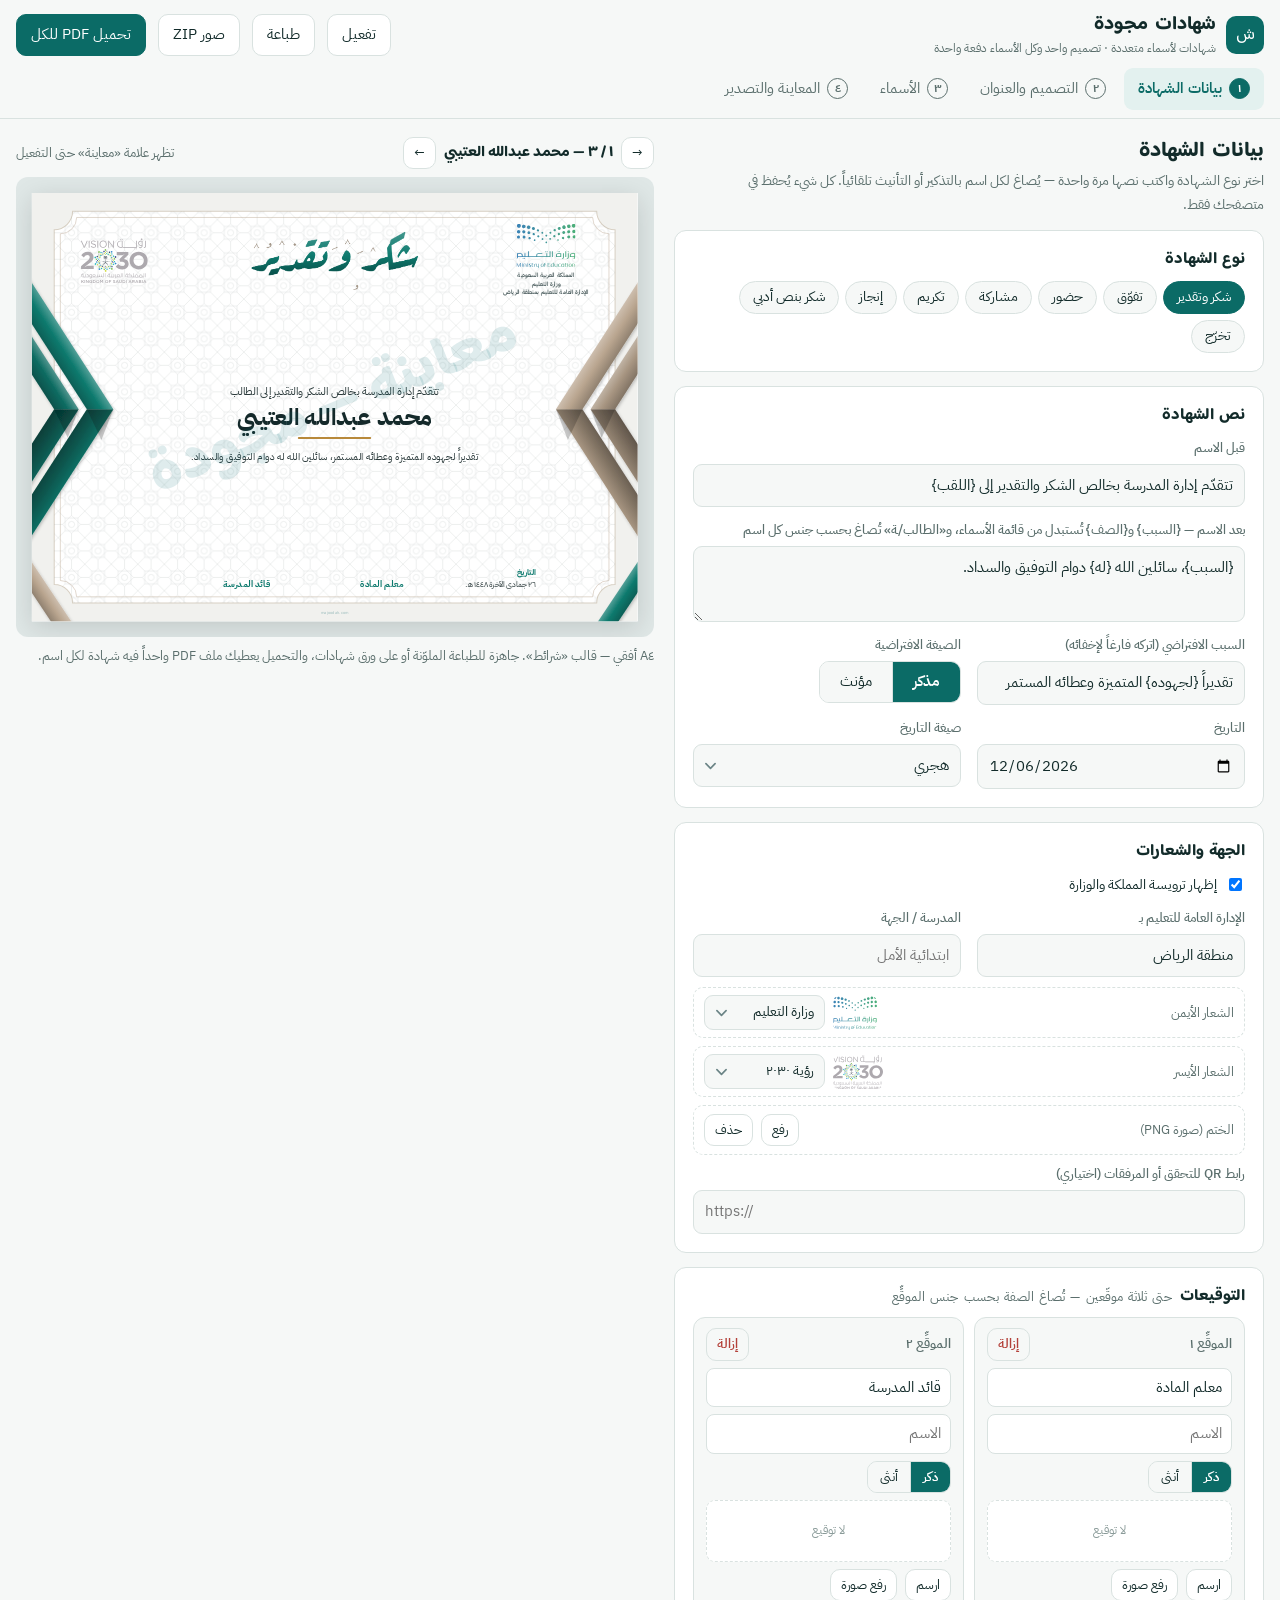
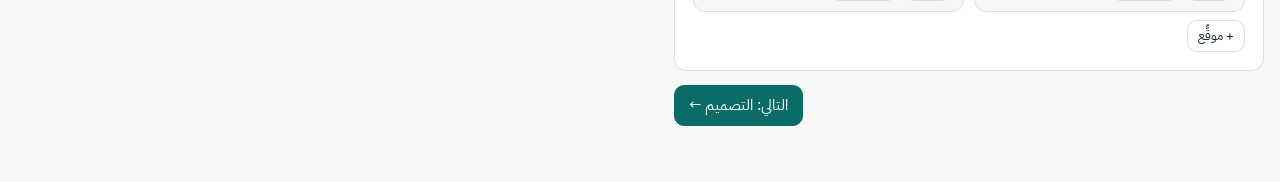
==== staging/index.html @ 7d6e3852 "Staging: floral die-cut certificates (6 watercolor designs, A4/A5, cut line, SVG and CutContour expo" ====
<!doctype html>
<html lang="ar" dir="rtl">
<head>
<meta charset="utf-8">
<meta name="viewport" content="width=device-width, initial-scale=1, viewport-fit=cover">
<meta name="description" content="شهادات شكر وتقدير وتفوق وحضور لأسماء متعددة دفعة واحدة: الصق الأسماء أو استورد Excel، اختر التصميم، وحمّل الكل PDF أو صوراً — بشعار وزارة التعليم، من مجودة.">
<title>شهادات مجودة — شهادات لأسماء متعددة دفعة واحدة</title>
<meta name="robots" content="noindex">
<link rel="icon" type="image/png" href="/favicon.png"><link rel="apple-touch-icon" href="/apple-touch-icon.png">
<link rel="preconnect" href="https://fonts.googleapis.com"><link rel="preconnect" href="https://fonts.gstatic.com" crossorigin>
<link rel="stylesheet" href="https://fonts.googleapis.com/css2?family=IBM+Plex+Sans+Arabic:wght@400;500;600;700&family=Baloo+Bhaijaan+2:wght@600;700;800&family=Aref+Ruqaa:wght@400;700&family=Amiri:wght@400;700&family=Reem+Kufi:wght@500;700&family=El+Messiri:wght@500;700&family=Rakkas&family=Lalezar&family=Marhey:wght@700&family=Mirza:wght@500;700&family=Noto+Nastaliq+Urdu:wght@700&family=Gulzar&family=Alkalami&display=swap">
<script src="https://cdnjs.cloudflare.com/ajax/libs/html2canvas/1.4.1/html2canvas.min.js"></script>
<script src="https://cdnjs.cloudflare.com/ajax/libs/jspdf/2.5.1/jspdf.umd.min.js"></script>
<script src="https://cdnjs.cloudflare.com/ajax/libs/jszip/3.10.1/jszip.min.js"></script>
<script src="https://cdnjs.cloudflare.com/ajax/libs/xlsx/0.18.5/xlsx.full.min.js"></script>
<script>var qrcode=function(){function i(t,r){function a(t,r){g=function(t){for(var r=new Array(t),e=0;e<t;e+=1){r[e]=new Array(t);for(var n=0;n<t;n+=1)r[e][n]=null}return r}(l=4*u+17),e(0,0),e(l-7,0),e(0,l-7),i(),o(),v(t,r),7<=u&&h(t),null==n&&(n=w(u,f,c)),d(n,r)}var u=t,f=y[r],g=null,l=0,n=null,c=[],s={},e=function(t,r){for(var e=-1;e<=7;e+=1)if(!(t+e<=-1||l<=t+e))for(var n=-1;n<=7;n+=1)r+n<=-1||l<=r+n||(g[t+e][r+n]=0<=e&&e<=6&&(0==n||6==n)||0<=n&&n<=6&&(0==e||6==e)||2<=e&&e<=4&&2<=n&&n<=4)},o=function(){for(var t=8;t<l-8;t+=1)null==g[t][6]&&(g[t][6]=t%2==0);for(var r=8;r<l-8;r+=1)null==g[6][r]&&(g[6][r]=r%2==0)},i=function(){for(var t=B.getPatternPosition(u),r=0;r<t.length;r+=1)for(var e=0;e<t.length;e+=1){var n=t[r],o=t[e];if(null==g[n][o])for(var i=-2;i<=2;i+=1)for(var a=-2;a<=2;a+=1)g[n+i][o+a]=-2==i||2==i||-2==a||2==a||0==i&&0==a}},h=function(t){for(var r=B.getBCHTypeNumber(u),e=0;e<18;e+=1){var n=!t&&1==(r>>e&1);g[Math.floor(e/3)][e%3+l-8-3]=n}for(e=0;e<18;e+=1){n=!t&&1==(r>>e&1);g[e%3+l-8-3][Math.floor(e/3)]=n}},v=function(t,r){for(var e=f<<3|r,n=B.getBCHTypeInfo(e),o=0;o<15;o+=1){var i=!t&&1==(n>>o&1);o<6?g[o][8]=i:o<8?g[o+1][8]=i:g[l-15+o][8]=i}for(o=0;o<15;o+=1){i=!t&&1==(n>>o&1);o<8?g[8][l-o-1]=i:o<9?g[8][15-o-1+1]=i:g[8][15-o-1]=i}g[l-8][8]=!t},d=function(t,r){for(var e=-1,n=l-1,o=7,i=0,a=B.getMaskFunction(r),u=l-1;0<u;u-=2)for(6==u&&(u-=1);;){for(var f=0;f<2;f+=1)if(null==g[n][u-f]){var c=!1;i<t.length&&(c=1==(t[i]>>>o&1)),a(n,u-f)&&(c=!c),g[n][u-f]=c,-1==(o-=1)&&(i+=1,o=7)}if((n+=e)<0||l<=n){n-=e,e=-e;break}}},w=function(t,r,e){for(var n=b.getRSBlocks(t,r),o=M(),i=0;i<e.length;i+=1){var a=e[i];o.put(a.getMode(),4),o.put(a.getLength(),B.getLengthInBits(a.getMode(),t)),a.write(o)}var u=0;for(i=0;i<n.length;i+=1)u+=n[i].dataCount;if(o.getLengthInBits()>8*u)throw"code length overflow. ("+o.getLengthInBits()+">"+8*u+")";for(o.getLengthInBits()+4<=8*u&&o.put(0,4);o.getLengthInBits()%8!=0;)o.putBit(!1);for(;!(o.getLengthInBits()>=8*u||(o.put(236,8),o.getLengthInBits()>=8*u));)o.put(17,8);return function(t,r){for(var e=0,n=0,o=0,i=new Array(r.length),a=new Array(r.length),u=0;u<r.length;u+=1){var f=r[u].dataCount,c=r[u].totalCount-f;n=Math.max(n,f),o=Math.max(o,c),i[u]=new Array(f);for(var g=0;g<i[u].length;g+=1)i[u][g]=255&t.getBuffer()[g+e];e+=f;var l=B.getErrorCorrectPolynomial(c),h=C(i[u],l.getLength()-1).mod(l);a[u]=new Array(l.getLength()-1);for(g=0;g<a[u].length;g+=1){var s=g+h.getLength()-a[u].length;a[u][g]=0<=s?h.getAt(s):0}}var v=0;for(g=0;g<r.length;g+=1)v+=r[g].totalCount;var d=new Array(v),w=0;for(g=0;g<n;g+=1)for(u=0;u<r.length;u+=1)g<i[u].length&&(d[w]=i[u][g],w+=1);for(g=0;g<o;g+=1)for(u=0;u<r.length;u+=1)g<a[u].length&&(d[w]=a[u][g],w+=1);return d}(o,n)};s.addData=function(t,r){var e=null;switch(r=r||"Byte"){case"Numeric":e=x(t);break;case"Alphanumeric":e=m(t);break;case"Byte":e=L(t);break;case"Kanji":e=D(t);break;default:throw"mode:"+r}c.push(e),n=null},s.isDark=function(t,r){if(t<0||l<=t||r<0||l<=r)throw t+","+r;return g[t][r]},s.getModuleCount=function(){return l},s.make=function(){if(u<1){for(var t=1;t<40;t++){for(var r=b.getRSBlocks(t,f),e=M(),n=0;n<c.length;n++){var o=c[n];e.put(o.getMode(),4),e.put(o.getLength(),B.getLengthInBits(o.getMode(),t)),o.write(e)}var i=0;for(n=0;n<r.length;n++)i+=r[n].dataCount;if(e.getLengthInBits()<=8*i)break}u=t}a(!1,function(){for(var t=0,r=0,e=0;e<8;e+=1){a(!0,e);var n=B.getLostPoint(s);(0==e||n<t)&&(t=n,r=e)}return r}())},s.createTableTag=function(t,r){t=t||2;var e="";e+='<table style="',e+=" border-width: 0px; border-style: none;",e+=" border-collapse: collapse;",e+=" padding: 0px; margin: "+(r=void 0===r?4*t:r)+"px;",e+='">',e+="<tbody>";for(var n=0;n<s.getModuleCount();n+=1){e+="<tr>";for(var o=0;o<s.getModuleCount();o+=1)e+='<td style="',e+=" border-width: 0px; border-style: none;",e+=" border-collapse: collapse;",e+=" padding: 0px; margin: 0px;",e+=" width: "+t+"px;",e+=" height: "+t+"px;",e+=" background-color: ",e+=s.isDark(n,o)?"#000000":"#ffffff",e+=";",e+='"/>';e+="</tr>"}return e+="</tbody>",e+="</table>"},s.createSvgTag=function(t,r,e,n){var o={};"object"==typeof t&&(t=(o=t).cellSize,r=o.margin,e=o.alt,n=o.title),t=t||2,r=void 0===r?4*t:r,(e="string"==typeof e?{text:e}:e||{}).text=e.text||null,e.id=e.text?e.id||"qrcode-description":null,(n="string"==typeof n?{text:n}:n||{}).text=n.text||null,n.id=n.text?n.id||"qrcode-title":null;var i,a,u,f,c=s.getModuleCount()*t+2*r,g="";for(f="l"+t+",0 0,"+t+" -"+t+",0 0,-"+t+"z ",g+='<svg version="1.1" xmlns="http://www.w3.org/2000/svg"',g+=o.scalable?"":' width="'+c+'px" height="'+c+'px"',g+=' viewBox="0 0 '+c+" "+c+'" ',g+=' preserveAspectRatio="xMinYMin meet"',g+=n.text||e.text?' role="img" aria-labelledby="'+p([n.id,e.id].join(" ").trim())+'"':"",g+=">",g+=n.text?'<title id="'+p(n.id)+'">'+p(n.text)+"</title>":"",g+=e.text?'<description id="'+p(e.id)+'">'+p(e.text)+"</description>":"",g+='<rect width="100%" height="100%" fill="white" cx="0" cy="0"/>',g+='<path d="',a=0;a<s.getModuleCount();a+=1)for(u=a*t+r,i=0;i<s.getModuleCount();i+=1)s.isDark(a,i)&&(g+="M"+(i*t+r)+","+u+f);return g+='" stroke="transparent" fill="black"/>',g+="</svg>"},s.createDataURL=function(o,t){o=o||2,t=void 0===t?4*o:t;var r=s.getModuleCount()*o+2*t,i=t,a=r-t;return I(r,r,function(t,r){if(i<=t&&t<a&&i<=r&&r<a){var e=Math.floor((t-i)/o),n=Math.floor((r-i)/o);return s.isDark(n,e)?0:1}return 1})},s.createImgTag=function(t,r,e){t=t||2,r=void 0===r?4*t:r;var n=s.getModuleCount()*t+2*r,o="";return o+="<img",o+=' src="',o+=s.createDataURL(t,r),o+='"',o+=' width="',o+=n,o+='"',o+=' height="',o+=n,o+='"',e&&(o+=' alt="',o+=p(e),o+='"'),o+="/>"};var p=function(t){for(var r="",e=0;e<t.length;e+=1){var n=t.charAt(e);switch(n){case"<":r+="&lt;";break;case">":r+="&gt;";break;case"&":r+="&amp;";break;case'"':r+="&quot;";break;default:r+=n}}return r};return s.createASCII=function(t,r){if((t=t||1)<2)return function(t){t=void 0===t?2:t;var r,e,n,o,i,a=1*s.getModuleCount()+2*t,u=t,f=a-t,c={"██":"█","█ ":"▀"," █":"▄","  ":" "},g={"██":"▀","█ ":"▀"," █":" ","  ":" "},l="";for(r=0;r<a;r+=2){for(n=Math.floor((r-u)/1),o=Math.floor((r+1-u)/1),e=0;e<a;e+=1)i="█",u<=e&&e<f&&u<=r&&r<f&&s.isDark(n,Math.floor((e-u)/1))&&(i=" "),u<=e&&e<f&&u<=r+1&&r+1<f&&s.isDark(o,Math.floor((e-u)/1))?i+=" ":i+="█",l+=t<1&&f<=r+1?g[i]:c[i];l+="\n"}return a%2&&0<t?l.substring(0,l.length-a-1)+Array(1+a).join("▀"):l.substring(0,l.length-1)}(r);t-=1,r=void 0===r?2*t:r;var e,n,o,i,a=s.getModuleCount()*t+2*r,u=r,f=a-r,c=Array(t+1).join("██"),g=Array(t+1).join("  "),l="",h="";for(e=0;e<a;e+=1){for(o=Math.floor((e-u)/t),h="",n=0;n<a;n+=1)i=1,u<=n&&n<f&&u<=e&&e<f&&s.isDark(o,Math.floor((n-u)/t))&&(i=0),h+=i?c:g;for(o=0;o<t;o+=1)l+=h+"\n"}return l.substring(0,l.length-1)},s.renderTo2dContext=function(t,r){r=r||2;for(var e=s.getModuleCount(),n=0;n<e;n++)for(var o=0;o<e;o++)t.fillStyle=s.isDark(n,o)?"black":"white",t.fillRect(n*r,o*r,r,r)},s}i.stringToBytes=(i.stringToBytesFuncs={default:function(t){for(var r=[],e=0;e<t.length;e+=1){var n=t.charCodeAt(e);r.push(255&n)}return r}}).default,i.createStringToBytes=function(u,f){var i=function(){function t(){var t=r.read();if(-1==t)throw"eof";return t}for(var r=S(u),e=0,n={};;){var o=r.read();if(-1==o)break;var i=t(),a=t()<<8|t();n[String.fromCharCode(o<<8|i)]=a,e+=1}if(e!=f)throw e+" != "+f;return n}(),a="?".charCodeAt(0);return function(t){for(var r=[],e=0;e<t.length;e+=1){var n=t.charCodeAt(e);if(n<128)r.push(n);else{var o=i[t.charAt(e)];"number"==typeof o?(255&o)==o?r.push(o):(r.push(o>>>8),r.push(255&o)):r.push(a)}}return r}};var r,t,a=1,u=2,o=4,f=8,y={L:1,M:0,Q:3,H:2},e=0,n=1,c=2,g=3,l=4,h=5,s=6,v=7,B=(r=[[],[6,18],[6,22],[6,26],[6,30],[6,34],[6,22,38],[6,24,42],[6,26,46],[6,28,50],[6,30,54],[6,32,58],[6,34,62],[6,26,46,66],[6,26,48,70],[6,26,50,74],[6,30,54,78],[6,30,56,82],[6,30,58,86],[6,34,62,90],[6,28,50,72,94],[6,26,50,74,98],[6,30,54,78,102],[6,28,54,80,106],[6,32,58,84,110],[6,30,58,86,114],[6,34,62,90,118],[6,26,50,74,98,122],[6,30,54,78,102,126],[6,26,52,78,104,130],[6,30,56,82,108,134],[6,34,60,86,112,138],[6,30,58,86,114,142],[6,34,62,90,118,146],[6,30,54,78,102,126,150],[6,24,50,76,102,128,154],[6,28,54,80,106,132,158],[6,32,58,84,110,136,162],[6,26,54,82,110,138,166],[6,30,58,86,114,142,170]],(t={}).getBCHTypeInfo=function(t){for(var r=t<<10;0<=d(r)-d(1335);)r^=1335<<d(r)-d(1335);return 21522^(t<<10|r)},t.getBCHTypeNumber=function(t){for(var r=t<<12;0<=d(r)-d(7973);)r^=7973<<d(r)-d(7973);return t<<12|r},t.getPatternPosition=function(t){return r[t-1]},t.getMaskFunction=function(t){switch(t){case e:return function(t,r){return(t+r)%2==0};case n:return function(t,r){return t%2==0};case c:return function(t,r){return r%3==0};case g:return function(t,r){return(t+r)%3==0};case l:return function(t,r){return(Math.floor(t/2)+Math.floor(r/3))%2==0};case h:return function(t,r){return t*r%2+t*r%3==0};case s:return function(t,r){return(t*r%2+t*r%3)%2==0};case v:return function(t,r){return(t*r%3+(t+r)%2)%2==0};default:throw"bad maskPattern:"+t}},t.getErrorCorrectPolynomial=function(t){for(var r=C([1],0),e=0;e<t;e+=1)r=r.multiply(C([1,w.gexp(e)],0));return r},t.getLengthInBits=function(t,r){if(1<=r&&r<10)switch(t){case a:return 10;case u:return 9;case o:case f:return 8;default:throw"mode:"+t}else if(r<27)switch(t){case a:return 12;case u:return 11;case o:return 16;case f:return 10;default:throw"mode:"+t}else{if(!(r<41))throw"type:"+r;switch(t){case a:return 14;case u:return 13;case o:return 16;case f:return 12;default:throw"mode:"+t}}},t.getLostPoint=function(t){for(var r=t.getModuleCount(),e=0,n=0;n<r;n+=1)for(var o=0;o<r;o+=1){for(var i=0,a=t.isDark(n,o),u=-1;u<=1;u+=1)if(!(n+u<0||r<=n+u))for(var f=-1;f<=1;f+=1)o+f<0||r<=o+f||0==u&&0==f||a==t.isDark(n+u,o+f)&&(i+=1);5<i&&(e+=3+i-5)}for(n=0;n<r-1;n+=1)for(o=0;o<r-1;o+=1){var c=0;t.isDark(n,o)&&(c+=1),t.isDark(n+1,o)&&(c+=1),t.isDark(n,o+1)&&(c+=1),t.isDark(n+1,o+1)&&(c+=1),0!=c&&4!=c||(e+=3)}for(n=0;n<r;n+=1)for(o=0;o<r-6;o+=1)t.isDark(n,o)&&!t.isDark(n,o+1)&&t.isDark(n,o+2)&&t.isDark(n,o+3)&&t.isDark(n,o+4)&&!t.isDark(n,o+5)&&t.isDark(n,o+6)&&(e+=40);for(o=0;o<r;o+=1)for(n=0;n<r-6;n+=1)t.isDark(n,o)&&!t.isDark(n+1,o)&&t.isDark(n+2,o)&&t.isDark(n+3,o)&&t.isDark(n+4,o)&&!t.isDark(n+5,o)&&t.isDark(n+6,o)&&(e+=40);var g=0;for(o=0;o<r;o+=1)for(n=0;n<r;n+=1)t.isDark(n,o)&&(g+=1);return e+=Math.abs(100*g/r/r-50)/5*10},t);function d(t){for(var r=0;0!=t;)r+=1,t>>>=1;return r}var w=function(){for(var r=new Array(256),e=new Array(256),t=0;t<8;t+=1)r[t]=1<<t;for(t=8;t<256;t+=1)r[t]=r[t-4]^r[t-5]^r[t-6]^r[t-8];for(t=0;t<255;t+=1)e[r[t]]=t;var n={glog:function(t){if(t<1)throw"glog("+t+")";return e[t]},gexp:function(t){for(;t<0;)t+=255;for(;256<=t;)t-=255;return r[t]}};return n}();function C(n,o){if(void 0===n.length)throw n.length+"/"+o;var r=function(){for(var t=0;t<n.length&&0==n[t];)t+=1;for(var r=new Array(n.length-t+o),e=0;e<n.length-t;e+=1)r[e]=n[e+t];return r}(),i={getAt:function(t){return r[t]},getLength:function(){return r.length},multiply:function(t){for(var r=new Array(i.getLength()+t.getLength()-1),e=0;e<i.getLength();e+=1)for(var n=0;n<t.getLength();n+=1)r[e+n]^=w.gexp(w.glog(i.getAt(e))+w.glog(t.getAt(n)));return C(r,0)},mod:function(t){if(i.getLength()-t.getLength()<0)return i;for(var r=w.glog(i.getAt(0))-w.glog(t.getAt(0)),e=new Array(i.getLength()),n=0;n<i.getLength();n+=1)e[n]=i.getAt(n);for(n=0;n<t.getLength();n+=1)e[n]^=w.gexp(w.glog(t.getAt(n))+r);return C(e,0).mod(t)}};return i}function p(){var e=[],o={writeByte:function(t){e.push(255&t)},writeShort:function(t){o.writeByte(t),o.writeByte(t>>>8)},writeBytes:function(t,r,e){r=r||0,e=e||t.length;for(var n=0;n<e;n+=1)o.writeByte(t[n+r])},writeString:function(t){for(var r=0;r<t.length;r+=1)o.writeByte(t.charCodeAt(r))},toByteArray:function(){return e},toString:function(){var t="";t+="[";for(var r=0;r<e.length;r+=1)0<r&&(t+=","),t+=e[r];return t+="]"}};return o}var k,A,b=(k=[[1,26,19],[1,26,16],[1,26,13],[1,26,9],[1,44,34],[1,44,28],[1,44,22],[1,44,16],[1,70,55],[1,70,44],[2,35,17],[2,35,13],[1,100,80],[2,50,32],[2,50,24],[4,25,9],[1,134,108],[2,67,43],[2,33,15,2,34,16],[2,33,11,2,34,12],[2,86,68],[4,43,27],[4,43,19],[4,43,15],[2,98,78],[4,49,31],[2,32,14,4,33,15],[4,39,13,1,40,14],[2,121,97],[2,60,38,2,61,39],[4,40,18,2,41,19],[4,40,14,2,41,15],[2,146,116],[3,58,36,2,59,37],[4,36,16,4,37,17],[4,36,12,4,37,13],[2,86,68,2,87,69],[4,69,43,1,70,44],[6,43,19,2,44,20],[6,43,15,2,44,16],[4,101,81],[1,80,50,4,81,51],[4,50,22,4,51,23],[3,36,12,8,37,13],[2,116,92,2,117,93],[6,58,36,2,59,37],[4,46,20,6,47,21],[7,42,14,4,43,15],[4,133,107],[8,59,37,1,60,38],[8,44,20,4,45,21],[12,33,11,4,34,12],[3,145,115,1,146,116],[4,64,40,5,65,41],[11,36,16,5,37,17],[11,36,12,5,37,13],[5,109,87,1,110,88],[5,65,41,5,66,42],[5,54,24,7,55,25],[11,36,12,7,37,13],[5,122,98,1,123,99],[7,73,45,3,74,46],[15,43,19,2,44,20],[3,45,15,13,46,16],[1,135,107,5,136,108],[10,74,46,1,75,47],[1,50,22,15,51,23],[2,42,14,17,43,15],[5,150,120,1,151,121],[9,69,43,4,70,44],[17,50,22,1,51,23],[2,42,14,19,43,15],[3,141,113,4,142,114],[3,70,44,11,71,45],[17,47,21,4,48,22],[9,39,13,16,40,14],[3,135,107,5,136,108],[3,67,41,13,68,42],[15,54,24,5,55,25],[15,43,15,10,44,16],[4,144,116,4,145,117],[17,68,42],[17,50,22,6,51,23],[19,46,16,6,47,17],[2,139,111,7,140,112],[17,74,46],[7,54,24,16,55,25],[34,37,13],[4,151,121,5,152,122],[4,75,47,14,76,48],[11,54,24,14,55,25],[16,45,15,14,46,16],[6,147,117,4,148,118],[6,73,45,14,74,46],[11,54,24,16,55,25],[30,46,16,2,47,17],[8,132,106,4,133,107],[8,75,47,13,76,48],[7,54,24,22,55,25],[22,45,15,13,46,16],[10,142,114,2,143,115],[19,74,46,4,75,47],[28,50,22,6,51,23],[33,46,16,4,47,17],[8,152,122,4,153,123],[22,73,45,3,74,46],[8,53,23,26,54,24],[12,45,15,28,46,16],[3,147,117,10,148,118],[3,73,45,23,74,46],[4,54,24,31,55,25],[11,45,15,31,46,16],[7,146,116,7,147,117],[21,73,45,7,74,46],[1,53,23,37,54,24],[19,45,15,26,46,16],[5,145,115,10,146,116],[19,75,47,10,76,48],[15,54,24,25,55,25],[23,45,15,25,46,16],[13,145,115,3,146,116],[2,74,46,29,75,47],[42,54,24,1,55,25],[23,45,15,28,46,16],[17,145,115],[10,74,46,23,75,47],[10,54,24,35,55,25],[19,45,15,35,46,16],[17,145,115,1,146,116],[14,74,46,21,75,47],[29,54,24,19,55,25],[11,45,15,46,46,16],[13,145,115,6,146,116],[14,74,46,23,75,47],[44,54,24,7,55,25],[59,46,16,1,47,17],[12,151,121,7,152,122],[12,75,47,26,76,48],[39,54,24,14,55,25],[22,45,15,41,46,16],[6,151,121,14,152,122],[6,75,47,34,76,48],[46,54,24,10,55,25],[2,45,15,64,46,16],[17,152,122,4,153,123],[29,74,46,14,75,47],[49,54,24,10,55,25],[24,45,15,46,46,16],[4,152,122,18,153,123],[13,74,46,32,75,47],[48,54,24,14,55,25],[42,45,15,32,46,16],[20,147,117,4,148,118],[40,75,47,7,76,48],[43,54,24,22,55,25],[10,45,15,67,46,16],[19,148,118,6,149,119],[18,75,47,31,76,48],[34,54,24,34,55,25],[20,45,15,61,46,16]],(A={}).getRSBlocks=function(t,r){var e=function(t,r){switch(r){case y.L:return k[4*(t-1)+0];case y.M:return k[4*(t-1)+1];case y.Q:return k[4*(t-1)+2];case y.H:return k[4*(t-1)+3];default:return}}(t,r);if(void 0===e)throw"bad rs block @ typeNumber:"+t+"/errorCorrectionLevel:"+r;for(var n,o,i=e.length/3,a=[],u=0;u<i;u+=1)for(var f=e[3*u+0],c=e[3*u+1],g=e[3*u+2],l=0;l<f;l+=1)a.push((n=g,o=void 0,(o={}).totalCount=c,o.dataCount=n,o));return a},A),M=function(){var e=[],n=0,o={getBuffer:function(){return e},getAt:function(t){var r=Math.floor(t/8);return 1==(e[r]>>>7-t%8&1)},put:function(t,r){for(var e=0;e<r;e+=1)o.putBit(1==(t>>>r-e-1&1))},getLengthInBits:function(){return n},putBit:function(t){var r=Math.floor(n/8);e.length<=r&&e.push(0),t&&(e[r]|=128>>>n%8),n+=1}};return o},x=function(t){var r=a,n=t,e={getMode:function(){return r},getLength:function(t){return n.length},write:function(t){for(var r=n,e=0;e+2<r.length;)t.put(o(r.substring(e,e+3)),10),e+=3;e<r.length&&(r.length-e==1?t.put(o(r.substring(e,e+1)),4):r.length-e==2&&t.put(o(r.substring(e,e+2)),7))}},o=function(t){for(var r=0,e=0;e<t.length;e+=1)r=10*r+i(t.charAt(e));return r},i=function(t){if("0"<=t&&t<="9")return t.charCodeAt(0)-"0".charCodeAt(0);throw"illegal char :"+t};return e},m=function(t){var r=u,n=t,e={getMode:function(){return r},getLength:function(t){return n.length},write:function(t){for(var r=n,e=0;e+1<r.length;)t.put(45*o(r.charAt(e))+o(r.charAt(e+1)),11),e+=2;e<r.length&&t.put(o(r.charAt(e)),6)}},o=function(t){if("0"<=t&&t<="9")return t.charCodeAt(0)-"0".charCodeAt(0);if("A"<=t&&t<="Z")return t.charCodeAt(0)-"A".charCodeAt(0)+10;switch(t){case" ":return 36;case"$":return 37;case"%":return 38;case"*":return 39;case"+":return 40;case"-":return 41;case".":return 42;case"/":return 43;case":":return 44;default:throw"illegal char :"+t}};return e},L=function(t){var r=o,e=i.stringToBytes(t),n={getMode:function(){return r},getLength:function(t){return e.length},write:function(t){for(var r=0;r<e.length;r+=1)t.put(e[r],8)}};return n},D=function(t){var r=f,e=i.stringToBytesFuncs.SJIS;if(!e)throw"sjis not supported.";!function(){var t=e("友");if(2!=t.length||38726!=(t[0]<<8|t[1]))throw"sjis not supported."}();var o=e(t),n={getMode:function(){return r},getLength:function(t){return~~(o.length/2)},write:function(t){for(var r=o,e=0;e+1<r.length;){var n=(255&r[e])<<8|255&r[e+1];if(33088<=n&&n<=40956)n-=33088;else{if(!(57408<=n&&n<=60351))throw"illegal char at "+(e+1)+"/"+n;n-=49472}n=192*(n>>>8&255)+(255&n),t.put(n,13),e+=2}if(e<r.length)throw"illegal char at "+(e+1)}};return n},S=function(t){var e=t,n=0,o=0,i=0,r={read:function(){for(;i<8;){if(n>=e.length){if(0==i)return-1;throw"unexpected end of file./"+i}var t=e.charAt(n);if(n+=1,"="==t)return i=0,-1;t.match(/^\s$/)||(o=o<<6|a(t.charCodeAt(0)),i+=6)}var r=o>>>i-8&255;return i-=8,r}},a=function(t){if(65<=t&&t<=90)return t-65;if(97<=t&&t<=122)return t-97+26;if(48<=t&&t<=57)return t-48+52;if(43==t)return 62;if(47==t)return 63;throw"c:"+t};return r},I=function(t,r,e){for(var n=function(t,r){var n=t,o=r,l=new Array(t*r),e={setPixel:function(t,r,e){l[r*n+t]=e},write:function(t){t.writeString("GIF87a"),t.writeShort(n),t.writeShort(o),t.writeByte(128),t.writeByte(0),t.writeByte(0),t.writeByte(0),t.writeByte(0),t.writeByte(0),t.writeByte(255),t.writeByte(255),t.writeByte(255),t.writeString(","),t.writeShort(0),t.writeShort(0),t.writeShort(n),t.writeShort(o),t.writeByte(0);var r=i(2);t.writeByte(2);for(var e=0;255<r.length-e;)t.writeByte(255),t.writeBytes(r,e,255),e+=255;t.writeByte(r.length-e),t.writeBytes(r,e,r.length-e),t.writeByte(0),t.writeString(";")}},i=function(t){for(var r=1<<t,e=1+(1<<t),n=t+1,o=h(),i=0;i<r;i+=1)o.add(String.fromCharCode(i));o.add(String.fromCharCode(r)),o.add(String.fromCharCode(e));var a=p(),u=function(t){var e=t,n=0,o=0,r={write:function(t,r){if(t>>>r!=0)throw"length over";for(;8<=n+r;)e.writeByte(255&(t<<n|o)),r-=8-n,t>>>=8-n,n=o=0;o|=t<<n,n+=r},flush:function(){0<n&&e.writeByte(o)}};return r}(a);u.write(r,n);var f=0,c=String.fromCharCode(l[f]);for(f+=1;f<l.length;){var g=String.fromCharCode(l[f]);f+=1,o.contains(c+g)?c+=g:(u.write(o.indexOf(c),n),o.size()<4095&&(o.size()==1<<n&&(n+=1),o.add(c+g)),c=g)}return u.write(o.indexOf(c),n),u.write(e,n),u.flush(),a.toByteArray()},h=function(){var r={},e=0,n={add:function(t){if(n.contains(t))throw"dup key:"+t;r[t]=e,e+=1},size:function(){return e},indexOf:function(t){return r[t]},contains:function(t){return void 0!==r[t]}};return n};return e}(t,r),o=0;o<r;o+=1)for(var i=0;i<t;i+=1)n.setPixel(i,o,e(i,o));var a=p();n.write(a);for(var u=function(){function e(t){a+=String.fromCharCode(r(63&t))}var n=0,o=0,i=0,a="",t={},r=function(t){if(t<0);else{if(t<26)return 65+t;if(t<52)return t-26+97;if(t<62)return t-52+48;if(62==t)return 43;if(63==t)return 47}throw"n:"+t};return t.writeByte=function(t){for(n=n<<8|255&t,o+=8,i+=1;6<=o;)e(n>>>o-6),o-=6},t.flush=function(){if(0<o&&(e(n<<6-o),o=n=0),i%3!=0)for(var t=3-i%3,r=0;r<t;r+=1)a+="="},t.toString=function(){return a},t}(),f=a.toByteArray(),c=0;c<f.length;c+=1)u.writeByte(f[c]);return u.flush(),"data:image/gif;base64,"+u};return i}();qrcode.stringToBytesFuncs["UTF-8"]=function(t){return function(t){for(var r=[],e=0;e<t.length;e++){var n=t.charCodeAt(e);n<128?r.push(n):n<2048?r.push(192|n>>6,128|63&n):n<55296||57344<=n?r.push(224|n>>12,128|n>>6&63,128|63&n):(e++,n=65536+((1023&n)<<10|1023&t.charCodeAt(e)),r.push(240|n>>18,128|n>>12&63,128|n>>6&63,128|63&n))}return r}(t)},function(t){"function"==typeof define&&define.amd?define([],t):"object"==typeof exports&&(module.exports=t())}(function(){return qrcode});</script>
<style id="pgsz">@page{size:A4 landscape;margin:0}</style>
<style>
/* واجهة موحّدة مع منتجات مجودة: ترويسة لاصقة + تبويبات + بطاقات */
:root{
  --ink:#122b2a; --muted:#5b6f6d; --line:#d9e2e0; --paper:#f6f8f7; --card:#ffffff;
  --teal:#0b6b66; --teal-2:#0e8a83; --teal-soft:#e3f1ef; --gold:#a8792a; --gold-soft:#f6eedf;
  --good:#1f8a4c; --warn:#b7791f; --bad:#b4413a;
  --f-display:"Baloo Bhaijaan 2","IBM Plex Sans Arabic","Segoe UI",Tahoma,sans-serif;
  --f-body:"IBM Plex Sans Arabic","Segoe UI",Tahoma,"Geeza Pro",sans-serif;
  --r:12px;
}
@media (prefers-color-scheme: dark){:root:not([data-theme="light"]){
  --ink:#e6efed; --muted:#9fb3b0; --line:#2b3c3b; --paper:#0f1817; --card:#152220;
  --teal:#3fb8ae; --teal-2:#5ccdc3; --teal-soft:#183331; --gold:#d6aa5c; --gold-soft:#2c2617;
  --good:#4cc283; --warn:#e0a84a; --bad:#e2766e; color-scheme:dark;}}
:root[data-theme="dark"]{
  --ink:#e6efed; --muted:#9fb3b0; --line:#2b3c3b; --paper:#0f1817; --card:#152220;
  --teal:#3fb8ae; --teal-2:#5ccdc3; --teal-soft:#183331; --gold:#d6aa5c; --gold-soft:#2c2617;
  --good:#4cc283; --warn:#e0a84a; --bad:#e2766e; color-scheme:dark;}
*{box-sizing:border-box}
body{margin:0;background:var(--paper);color:var(--ink);font-family:var(--f-body);font-size:15px;line-height:1.7}
.app{direction:rtl;max-width:1400px;margin:0 auto;padding-inline:16px;padding-block:0 56px}
h1,h2,h3{font-family:var(--f-display);text-wrap:balance;margin:0;line-height:1.35;word-spacing:.14em}
button,input,textarea,select{font:inherit;color:inherit}
:focus-visible{outline:2px solid var(--teal-2);outline-offset:2px}
[hidden]{display:none!important}
.top{position:sticky;top:env(safe-area-inset-top,0px);z-index:20;background:var(--paper);border-bottom:1px solid var(--line);margin-inline:-16px;padding:12px 16px 0}
.top-row{display:flex;align-items:center;gap:10px 12px;flex-wrap:wrap}
.brand{display:flex;align-items:center;gap:10px;min-width:0}
.mark{width:38px;height:38px;border-radius:10px;background:var(--teal);display:grid;place-items:center;color:#fff;font-family:var(--f-display);font-size:18px;flex:none}
.brand h1{font-size:19px}
.brand small{display:block;color:var(--muted);font-size:12px;font-family:var(--f-body)}
.spacer{flex:1}
.row{display:flex;gap:8px;flex-wrap:wrap;align-items:center}
.btn{border:1px solid var(--line);background:var(--card);border-radius:10px;padding:7px 14px;cursor:pointer;white-space:nowrap}
.btn:hover{border-color:var(--teal)}
.btn.primary{background:var(--teal);border-color:var(--teal);color:#fff}
.btn.ghost{background:transparent}
.btn.small{padding:4px 10px;font-size:13px}
.btn.danger{color:var(--bad)}
.btn.on{border-color:var(--good);color:var(--good)}
.btn:disabled{opacity:.5;cursor:default}
.tabs{display:flex;gap:4px;margin-top:10px;overflow-x:auto;padding-bottom:8px}
.tab{border:0;background:transparent;padding:8px 14px;border-radius:9px;cursor:pointer;color:var(--muted);white-space:nowrap;display:flex;align-items:center;gap:7px}
.tab .tn{width:21px;height:21px;border-radius:50%;border:1.5px solid currentColor;display:grid;place-items:center;font-size:11.5px;font-weight:700}
.tab[aria-selected="true"]{background:var(--teal-soft);color:var(--teal);font-weight:600}
.tab[aria-selected="true"] .tn{background:var(--teal);border-color:var(--teal);color:#fff}
.note{font-size:13px;color:var(--muted)}
.lead{color:var(--muted);margin:4px 0 14px;max-width:70ch;font-size:14px}
.layout{display:grid;grid-template-columns:minmax(0,1fr) minmax(0,1.08fr);gap:20px;margin-top:18px;align-items:start}
.layout.full{grid-template-columns:minmax(0,1fr)}
.layout.full .steps{display:none}
@media(max-width:1020px){.layout{grid-template-columns:minmax(0,1fr)}}
.steps{min-width:0}
.view>h2{font-size:21px}
.card{background:var(--card);border:1px solid var(--line);border-radius:var(--r);padding:18px;margin-bottom:14px}
.card>h3{font-size:16px;margin-bottom:10px;display:flex;align-items:center;gap:8px}
.card>h3 .note{font-family:var(--f-body);font-weight:400}
.form{display:grid;grid-template-columns:repeat(auto-fit,minmax(220px,1fr));gap:12px 16px}
.field{display:flex;flex-direction:column;gap:5px;min-width:0}
.field.wide{grid-column:1/-1}
.field label,.lbl{font-size:13px;color:var(--muted);font-weight:500}
.field input,.field textarea,.field select{border:1px solid var(--line);background:var(--paper);border-radius:9px;padding:8px 11px;width:100%}
.field textarea{min-height:76px;resize:vertical}
.chk{display:flex;gap:8px;align-items:center;font-size:14px;cursor:pointer}
.chips{display:flex;flex-wrap:wrap;gap:6px}
.chip{border:1px solid var(--line);background:var(--paper);border-radius:99px;padding:4px 13px;cursor:pointer;font-size:13.5px}
.chip:hover{border-color:var(--teal)}
.chip[aria-pressed=true]{background:var(--teal);border-color:var(--teal);color:#fff}
.seg{display:inline-flex;border:1px solid var(--line);border-radius:10px;overflow:hidden;align-self:flex-start}
.seg button{border:0;background:var(--paper);padding:7px 20px;cursor:pointer}
.seg button+button{border-inline-start:1px solid var(--line)}
.seg button[aria-pressed="true"]{background:var(--teal);color:#fff;font-weight:600}
.seg.sm button{padding:4px 12px;font-size:13px}
.next{display:flex;justify-content:flex-end;margin-top:4px}
/* معرض التصاميم */
.gal{display:grid;grid-template-columns:repeat(auto-fill,minmax(168px,1fr));gap:12px}
.tpl{border:2px solid var(--line);border-radius:12px;background:var(--card);padding:0;cursor:pointer;overflow:hidden;text-align:start;display:flex;flex-direction:column}
.tpl:hover{border-color:var(--teal-2)}
.tpl[aria-pressed=true]{border-color:var(--teal);box-shadow:0 0 0 3px var(--teal-soft)}
.tpl .th{position:relative;aspect-ratio:297/210;background:#e8eeed;overflow:hidden;width:100%}
.tpl .mini{position:absolute;top:0;right:0;transform-origin:top right;pointer-events:none}
.tpl .cap{display:flex;justify-content:space-between;align-items:center;gap:6px;padding:6px 10px;font-size:13.5px;font-weight:600}
.tpl .cap small{font-weight:400;color:var(--muted);font-size:11.5px}
.sws{display:flex;gap:7px;flex-wrap:wrap;align-items:center}
.sw{width:30px;height:30px;border-radius:50%;border:3px solid var(--card);box-shadow:0 0 0 1px var(--line);cursor:pointer;padding:0}
.sw[aria-pressed=true]{box-shadow:0 0 0 2px var(--ink)}
.sw.auto{width:auto;border-radius:99px;padding:0 12px;font-size:12.5px;background:var(--paper);border:1px solid var(--line);box-shadow:none;height:30px}
.sw.auto[aria-pressed=true]{background:var(--teal);color:#fff;border-color:var(--teal)}
.cals{display:grid;grid-template-columns:repeat(auto-fill,minmax(150px,1fr));gap:8px}
.cal{border:1.5px solid var(--line);border-radius:11px;background:#fff;padding:6px 6px 0;cursor:pointer;display:flex;flex-direction:column;align-items:stretch;overflow:hidden}
.cal:hover{border-color:var(--teal-2)}
.cal[aria-pressed=true]{border-color:var(--teal);box-shadow:0 0 0 3px var(--teal-soft)}
.cal .cv{height:58px;display:grid;place-items:center;overflow:hidden}
.cal .cv img{max-height:54px;max-width:100%;object-fit:contain}
.cal .cv i{font-style:normal;font-size:24px;color:#0b6b66;white-space:nowrap}
.cal .cn{font-size:12px;color:#33494a;background:#f2f5f4;margin:6px -6px 0;padding:3px 6px;text-align:center}
/* الشعارات والتوقيعات */
.slot{display:flex;gap:8px;align-items:center;border:1px dashed var(--line);border-radius:10px;padding:7px 10px;margin-bottom:8px;flex-wrap:wrap}
.slot img{height:34px;max-width:70px;object-fit:contain;background:#fff;border-radius:6px}
.slot select{border:1px solid var(--line);background-color:var(--paper);border-radius:9px;padding:5px 10px;font-size:13.5px}
.sig-slots{display:grid;grid-template-columns:repeat(auto-fill,minmax(230px,1fr));gap:10px;margin-bottom:8px}
.sig-slot{border:1px solid var(--line);border-radius:12px;padding:10px 12px;background:var(--paper);display:flex;flex-direction:column;gap:7px}
.sig-slot input{border:1px solid var(--line);background:var(--card);border-radius:8px;padding:6px 9px;width:100%}
.sig-prev{height:62px;border:1.5px dashed var(--line);border-radius:9px;background:#fff;display:grid;place-items:center;color:#8a9b99;font-size:12px;overflow:hidden}
.sig-prev img{max-height:100%;max-width:100%;object-fit:contain}
.sig-head{display:flex;justify-content:space-between;align-items:center;font-size:13px;color:var(--muted);font-weight:600}
/* الأسماء */
.names{max-height:340px;overflow:auto;border:1px solid var(--line);border-radius:10px;margin-top:10px;background:var(--card)}
.names .nr{display:flex;align-items:stretch;border-bottom:1px solid var(--line)}
.names .nr:last-child{border-bottom:0}
.names button{display:flex;gap:8px;flex:1;min-width:0;border:0;background:transparent;padding:7px 12px;text-align:start;cursor:pointer;font-size:13.5px}
.names button[aria-current=true]{background:var(--teal-soft);color:var(--teal);font-weight:600}
.names button.gb{flex:none;font-size:12px;color:var(--muted);padding:4px 12px;border-inline-start:1px solid var(--line)}.names button.gb:hover{color:var(--teal)}
.names .i{color:var(--muted);min-width:22px}
/* المعاينة */
.pv{position:sticky;top:132px;min-width:0}
.layout.full .pv{position:static}
.pvbar{display:flex;align-items:center;gap:8px;margin-bottom:8px;flex-wrap:wrap}
.pvbar b{font-family:var(--f-display);font-size:15px}
.pvbox{background:#dfe7e6;border-radius:var(--r);padding:16px;overflow:hidden;display:flex;justify-content:center}
:root[data-theme="dark"] .pvbox{background:#1d2d2b}
@media (prefers-color-scheme: dark){:root:not([data-theme="light"]) .pvbox{background:#1d2d2b}}
.pvscale{transform-origin:top center;box-shadow:0 6px 24px rgba(0,0,0,.14)}
.outbar{display:flex;gap:10px;flex-wrap:wrap;align-items:center;background:var(--card);border:1px solid var(--line);border-radius:var(--r);padding:12px 14px;margin-top:14px}
.allg{display:grid;grid-template-columns:repeat(auto-fill,minmax(150px,1fr));gap:10px;margin-top:14px}
.allg button{border:2px solid var(--line);border-radius:10px;background:#fff;padding:0;cursor:pointer;overflow:hidden;display:flex;flex-direction:column}
.allg button[aria-current=true]{border-color:var(--teal)}
.allg .th{position:relative;aspect-ratio:297/210;overflow:hidden;width:100%;background:#e8eeed}
.allg .mini{position:absolute;top:0;right:0;transform-origin:top right;pointer-events:none}
.allg .cap{font-size:12px;padding:3px 8px;white-space:nowrap;overflow:hidden;text-overflow:ellipsis;color:#33494a}
/* التفعيل */
.act{background:var(--card);border:1px solid var(--teal);border-radius:var(--r);padding:20px;margin-top:16px;display:grid;gap:12px}
.act h3{font-size:18px}
.act .row input{border:1px solid var(--line);background:var(--paper);border-radius:9px;padding:9px 12px;font-size:16px;letter-spacing:.06em;direction:ltr;text-align:center;flex:1;min-width:200px;text-transform:uppercase}
.msg{font-size:14px}.msg.ok{color:var(--good)}.msg.err{color:var(--bad)}
.toast{position:fixed;bottom:calc(18px + env(safe-area-inset-bottom,0px));left:50%;transform:translateX(-50%);background:var(--ink);color:var(--paper);padding:9px 18px;border-radius:10px;font-size:14px;opacity:0;pointer-events:none;transition:opacity .25s;z-index:60;direction:rtl}.toast.show{opacity:1}
.busy{position:fixed;inset:0;background:rgba(0,0,0,.45);display:grid;place-items:center;z-index:70}.busy div{background:var(--card);border-radius:16px;padding:22px 30px;text-align:center;min-width:260px}
.busy progress{width:100%;margin-top:10px}
.modal{position:fixed;inset:0;background:rgba(0,0,0,.5);display:grid;place-items:center;z-index:65;padding:16px}
.modal .card{max-width:680px;width:100%;display:flex;flex-direction:column;gap:12px;direction:rtl;margin:0}
.modal canvas{width:100%;aspect-ratio:5/2;background:#fff;border:1px solid var(--line);border-radius:10px;touch-action:none;cursor:crosshair}
@media (prefers-reduced-motion:no-preference){.tpl,.btn,.tab,.cal,.chip{transition:border-color .15s,background .15s}}

/* ===== الشهادة A4 ===== */
.cert{--c:#0e7a6e;--d:#08504a;--g:#b8893a;--s:#b9a58f;--tx:#2c3b3c;--nmc:#14292a;width:297mm;height:210mm;position:relative;overflow:hidden;background:#fff;color:var(--tx);direction:rtl;font-family:"IBM Plex Sans Arabic",Tahoma,sans-serif;line-height:1.6;text-align:center}
.cert.P{width:210mm;height:297mm}
.cert .bg{position:absolute;left:0;top:0;width:100%;height:100%;display:block}
.cert .in{position:absolute;display:flex;flex-direction:column;align-items:center;z-index:1}
.cert .hd{display:grid;grid-template-columns:1fr auto 1fr;align-items:center;gap:4mm;width:100%}
.cert .hd>.r{justify-self:start;display:flex;flex-direction:column;align-items:center;gap:1.2mm}
.cert .hd>.c{justify-self:center}
.cert .hd>.l{justify-self:end}
.cert .org{text-align:right;font-size:10.5pt;line-height:1.55;font-weight:600;color:#33494a}
.cert .org b{font-weight:700;color:var(--c)}
.cert .orgs{font-size:8.5pt;line-height:1.45;font-weight:600;color:#465859;max-width:62mm}
.cert .orgs b{color:var(--c)}
.cert .lg{height:22mm;max-width:44mm;object-fit:contain;display:block}
.cert.P .lg{height:18mm;max-width:38mm}
.cert .tt{display:block;margin:1mm auto 0}
.cert .hd .tt{margin:0}
.cert .ttx{font-weight:700;line-height:1.25;color:var(--c)}
.cert .mid{flex:1;display:flex;flex-direction:column;align-items:center;justify-content:center;width:100%;padding-bottom:3mm;min-height:0}
.cert .pre{font-size:15pt;margin-top:2mm}
.cert .nm{font-weight:700;font-size:32pt;color:var(--nmc);margin-top:1mm;line-height:1.4;padding:0 10mm 1mm;min-width:110mm}
.cert .nm.line{border-bottom:.6mm solid var(--g)}
.cert .nm.bar:after{content:"";display:block;width:36mm;height:1mm;background:var(--g);margin:1.5mm auto 0;border-radius:1mm}
.cert .dv{display:block;width:70mm;height:5mm;margin:0 auto}
.cert .bd{font-size:14.5pt;line-height:1.8;margin-top:3mm;max-width:205mm}
.cert.P .bd{max-width:160mm}
.cert.P .nm{font-size:28pt;min-width:100mm}
.cert .ft{width:100%;display:flex;justify-content:space-between;align-items:flex-end;gap:5mm}
.cert .dt{font-size:10.5pt;text-align:right;line-height:1.6;min-width:40mm}
.cert .dt b{color:var(--c)}
.cert .sigs{display:flex;gap:6mm;justify-content:space-around;flex:1;min-width:0}
.cert .sig{text-align:center;font-size:11pt;line-height:1.5;min-width:38mm;position:relative}
.cert .sig b{display:block;color:var(--c);font-size:12.5pt;font-weight:700}
.cert .sig img.s{height:15mm;display:block;margin:0 auto -2mm;max-width:44mm;object-fit:contain}
.cert .sig .blank{height:12mm}
.cert .seal{position:absolute;height:26mm;opacity:.85;left:50%;transform:translateX(-50%) rotate(-8deg);bottom:3mm;z-index:2}
.cert .qr{min-width:20mm;display:flex;justify-content:flex-end}
.cert .qb{background:#fff;padding:1mm;line-height:0}.cert .qb svg{width:18mm;height:18mm}
.cert .wm{position:absolute;inset:0;display:flex;align-items:center;justify-content:center;font-family:"Baloo Bhaijaan 2";font-weight:800;font-size:80pt;color:rgba(10,109,115,.13);transform:rotate(-22deg);pointer-events:none;z-index:5}
.cert .brandln{position:absolute;bottom:2.5mm;left:0;right:0;text-align:center;font-size:6pt;color:#9bb;z-index:1}
.cert.dark{--tx:#efe6cc;--nmc:#fff3d6;background:#0e2a22}
.cert.dark .org,.cert.dark .orgs{color:#e8dcc0}
.cert.dark .org b,.cert.dark .orgs b,.cert.dark .dt b,.cert.dark .sig b{color:var(--g)}
.cert.dark .wm{color:rgba(255,255,255,.14)}
.cert .lg.inv{filter:brightness(0) invert(1)}
/* ===== شهادة بزهور قابلة للقص ===== التصميم بوحدات A4 أفقي، ويُصغَّر لـ A5 بمعامل 1/√2 */
.cert.Z{background:#fff;font-family:"Amiri","IBM Plex Sans Arabic",serif;color:#3a372c}
.cert.Z .zf{position:absolute;display:block;z-index:1;pointer-events:none}
.cert.Z .zbf{position:absolute;display:block;z-index:3;pointer-events:none;filter:drop-shadow(.4mm .9mm .6mm rgba(60,50,20,.28))}
.cert.Z .cutl{position:absolute;left:0;top:0;width:100%;height:100%;z-index:6;pointer-events:none}
.cert.Z .zt{position:absolute;left:92mm;right:92mm;top:29mm;height:29mm;display:flex;align-items:center;justify-content:center;z-index:2}
.cert.Z .zt .tt{margin:0}
.cert.Z .zb{position:absolute;left:56mm;right:56mm;top:60mm;height:93mm;display:flex;flex-direction:column;align-items:center;justify-content:center;gap:2.5mm;z-index:2}
.cert.Z .zpre{text-wrap:balance;font-size:16.5pt;line-height:1.85;color:var(--c);max-width:178mm}
.cert.Z .zbd{text-wrap:balance;font-size:17.5pt;line-height:2.05;max-width:184mm}
.cert.Z .nmi{color:var(--g);font-weight:700;font-size:1.42em;line-height:1;padding:0 1mm;white-space:nowrap}
.cert.Z .nm{font-size:30pt;color:var(--g);min-width:0;padding:0 6mm}
.cert.Z .zm{position:absolute;left:32mm;top:29mm;width:52mm;display:flex;flex-direction:column;align-items:center;gap:1.6mm;z-index:2;text-align:center}
.cert.Z .zm .lgs{display:flex;gap:3mm;align-items:center;justify-content:center}
.cert.Z .zm .lg{height:12.5mm;max-width:24mm}
.cert.Z .zm .orgs{max-width:52mm;text-align:center;font-family:"IBM Plex Sans Arabic",sans-serif;font-size:8pt;color:#5a5646}
.cert.Z .zm .dt{min-width:0;text-align:center;font-size:9.5pt;font-family:"IBM Plex Sans Arabic",sans-serif;color:#5a5646}
.cert.Z .zs{position:absolute;left:134mm;right:35mm;top:156mm;height:27mm;display:flex;justify-content:space-around;align-items:flex-end;gap:6mm;z-index:2}
.cert.Z .zs .sig{min-width:44mm;font-size:11.5pt;font-family:"Amiri",serif;color:#3a372c}
.cert.Z .zs .sig i{display:block;border-top:.35mm dotted var(--g);margin:0 3mm 1mm}
.cert.Z .zs .sig b{display:block;color:var(--c);font-size:12pt;font-weight:700}
.cert.Z .zs .sig img.s{height:13mm;max-width:42mm;object-fit:contain;display:block;margin:0 auto -1mm}
.cert.Z .zs .sig .blank{height:11mm}
.cert.Z .zq{position:absolute;left:33mm;top:84mm;z-index:2}
.cert.Z .zq .qb svg{width:17mm;height:17mm}
.cert.Z .brandln{bottom:1.5mm;color:#c4cbc9}
.zpg{position:relative;overflow:hidden;background:#fff}
.zpg.a5l{width:210mm;height:148.5mm}
.zpg.a4p{width:210mm;height:297mm}
.zpg .zsc{position:absolute;left:0;width:297mm;height:210mm;transform:scale(.70707);transform-origin:top left}
.tpl .cap .cut{font-size:11px;color:var(--teal);font-weight:600}
.zopt{display:grid;gap:12px}
.zopt .row{gap:10px}
.print-only{display:none}
@media print{body{background:#fff}.app,.toast,.busy,.modal{display:none!important}.print-only{display:block}.cert,.zpg{page-break-after:always;break-after:page}.cert:last-child,.zpg:last-child{page-break-after:auto}.zpg .cert{page-break-after:auto;break-after:auto}}

/* سهم القوائم المنسدلة — موحّد في منتجات مجودة */
select{-webkit-appearance:none;-moz-appearance:none;appearance:none;background-image:url("data:image/svg+xml,%3Csvg xmlns='http://www.w3.org/2000/svg' viewBox='0 0 12 8'%3E%3Cpath d='M1 1.5l5 5 5-5' fill='none' stroke='%236b8486' stroke-width='1.8' stroke-linecap='round' stroke-linejoin='round'/%3E%3C/svg%3E")!important;background-repeat:no-repeat!important;background-size:11px 8px!important;padding-inline-end:30px!important;text-overflow:ellipsis;cursor:pointer}
select:dir(rtl){background-position:left 11px center!important}select:dir(ltr){background-position:right 11px center!important}
select::-ms-expand{display:none}
</style>
</head>
<body>
<div class="app" id="app">
<header class="top">
 <div class="top-row">
  <div class="brand"><div class="mark">ش</div><div><h1>شهادات مجودة</h1><small>شهادات لأسماء متعددة · تصميم واحد وكل الأسماء دفعة واحدة</small></div></div>
  <div class="spacer"></div>
  <button class="btn" id="btnAct">تفعيل</button>
  <button class="btn" id="btnPrint">طباعة</button>
  <button class="btn" id="btnZip">صور ZIP</button>
  <button class="btn primary" id="btnPdf">تحميل PDF للكل</button>
 </div>
 <nav class="tabs" role="tablist">
  <button class="tab" role="tab" data-v="data" aria-selected="true"><span class="tn">1</span>بيانات الشهادة</button>
  <button class="tab" role="tab" data-v="design" aria-selected="false"><span class="tn">2</span>التصميم والعنوان</button>
  <button class="tab" role="tab" data-v="names" aria-selected="false"><span class="tn">3</span>الأسماء</button>
  <button class="tab" role="tab" data-v="out" aria-selected="false"><span class="tn">4</span>المعاينة والتصدير</button>
 </nav>
</header>
<div class="act" id="actPanel" hidden>
 <h3>تفعيل التحميل والطباعة</h3>
 <p class="note" style="margin:0">صمّم وعاين مجاناً. بعد الشراء يصلك كود يبدأ بـ CRT — الصقه هنا لتحميل الشهادات PDF وصوراً وطباعتها بلا علامة «معاينة»، وبلا حد لعدد الأسماء.</p>
 <form class="row" id="actForm"><input id="actCode" placeholder="CRT-XXXX-XXXX" autocomplete="off" spellcheck="false" aria-label="كود التفعيل"><button class="btn primary">تفعيل</button><button type="button" class="btn ghost" id="actClose">لاحقاً</button></form>
 <div class="msg" id="actMsg" role="status"></div>
 <p class="note" style="margin:0">ليس لديك كود؟ احصل عليه من <a href="https://majoodah.com/" target="_blank" rel="noopener">متجر مجودة</a>.</p>
</div>
<div class="layout" id="layout">
 <div class="steps">
  <!-- ١ البيانات -->
  <section class="view" id="v-data">
   <h2>بيانات الشهادة</h2>
   <p class="lead">اختر نوع الشهادة واكتب نصها مرة واحدة — يُصاغ لكل اسم بالتذكير أو التأنيث تلقائياً. كل شيء يُحفظ في متصفحك فقط.</p>
   <div class="card"><h3>نوع الشهادة</h3><div class="chips" id="types"></div></div>
   <div class="card"><h3>نص الشهادة</h3>
    <div class="form">
     <div class="field wide"><label for="t_pre">قبل الاسم</label><input id="t_pre" data-s="pre"></div>
     <div class="field wide"><label for="t_body">بعد الاسم <span class="note">— {السبب} و{الصف} تُستبدل من قائمة الأسماء، و«الطالب/ـة» تُصاغ بحسب جنس كل اسم</span></label><textarea id="t_body" data-s="body"></textarea></div>
     <div class="field"><label for="t_reason">السبب الافتراضي <span class="note">(اتركه فارغاً لإخفائه)</span></label><input id="t_reason" data-s="reason"></div>
     <div class="field"><span class="lbl">الصيغة الافتراضية</span><div class="seg" id="genderSeg" role="group" aria-label="الصيغة الافتراضية"><button type="button" data-gv="m" aria-pressed="false">مذكر</button><button type="button" data-gv="f" aria-pressed="false">مؤنث</button></div></div>
     <div class="field"><label for="t_date">التاريخ</label><input id="t_date" type="date" data-s="date"></div>
     <div class="field"><label for="t_dmode">صيغة التاريخ</label><select id="t_dmode" data-s="dmode"><option value="h">هجري</option><option value="hg">هجري وميلادي</option><option value="none">بدون تاريخ</option></select></div>
    </div>
   </div>
   <div class="card"><h3>الجهة والشعارات</h3>
    <label class="chk" style="margin-bottom:10px"><input type="checkbox" id="orgShow"> إظهار ترويسة المملكة والوزارة</label>
    <div class="form" style="margin-bottom:10px">
     <div class="field"><label for="o_admin">الإدارة العامة للتعليم بـ</label><input id="o_admin" data-o="admin" placeholder="منطقة الرياض"></div>
     <div class="field"><label for="o_school">المدرسة / الجهة</label><input id="o_school" data-o="school" placeholder="ابتدائية الأمل"></div>
    </div>
    <div class="slot"><span class="note" style="flex:1">الشعار الأيمن</span><img id="imgR" alt=""><select id="selR"><option value="moe">وزارة التعليم</option><option value="custom">شعار مدرستي…</option><option value="none">بدون</option></select></div>
    <div class="slot"><span class="note" style="flex:1">الشعار الأيسر</span><img id="imgL" alt=""><select id="selL"><option value="vision">رؤية 2030</option><option value="custom">شعار مدرستي…</option><option value="none">بدون</option></select></div>
    <div class="slot"><span class="note" style="flex:1">الختم (صورة PNG)</span><img id="imgSeal" alt=""><button class="btn small" id="sealBtn">رفع</button><button class="btn small" id="sealDel">حذف</button></div>
    <div class="field"><label for="o_qr">رابط QR للتحقق أو المرفقات (اختياري)</label><input id="o_qr" data-o="qr" dir="ltr" placeholder="https://"></div>
   </div>
   <div class="card"><h3>التوقيعات <span class="note">حتى ثلاثة موقّعين — تُصاغ الصفة بحسب جنس الموقِّع</span></h3><div id="sigs"></div></div>
   <div class="next"><button class="btn primary" data-go="design">التالي: التصميم ←</button></div>
  </section>
  <!-- ٢ التصميم -->
  <section class="view" id="v-design" hidden>
   <h2>التصميم والعنوان</h2>
   <p class="lead">اختر قالباً، ثم لونه وخط العنوان. كل الزخارف مرسومة داخل الأداة وتُطبع بدقة عالية.</p>
   <div class="card"><h3>شهادة بزهور قابلة للقص <span class="note">جديد — زهور مائية تُقصّ على حدودها كالملصق</span></h3><div class="gal" id="tplsZ"></div></div>
   <div class="card" id="zOpts" hidden><h3>الطباعة والقص <span class="note">لقوالب الزهور</span></h3>
    <div class="zopt">
     <div class="field"><span class="lbl">المقاس</span><div class="seg" id="zSize" role="group" aria-label="المقاس"><button type="button" data-v="a4">A4</button><button type="button" data-v="a5">A5</button></div></div>
     <div class="field" id="zUpF"><span class="lbl">على ورقة الطباعة</span><div class="seg" id="zUp" role="group" aria-label="عدد الشهادات في الورقة"><button type="button" data-v="1">شهادة A5 لكل ورقة</button><button type="button" data-v="2">شهادتان على ورقة A4</button></div></div>
     <div class="field"><span class="lbl">خط القص</span><div class="seg" id="zCut" role="group" aria-label="خط القص"><button type="button" data-v="line">خط متقطع للقص بالمقص</button><button type="button" data-v="none">بدون خط</button></div><span class="note">«بدون خط» للورق المقصوص مسبقاً أو عند القص بالآلة. الهامش الأبيض حول الزهور ٣٫٥ مم.</span></div>
     <div class="field"><span class="lbl">الفراشة</span><div class="seg" id="zBf" role="group" aria-label="الفراشة"><button type="button" data-v="3d">مجسّمة</button><button type="button" data-v="flat">مسطّحة</button><button type="button" data-v="none">بدون</button></div></div>
     <div class="row"><button type="button" class="btn small" data-zcut="svg">ملف القص SVG — Cricut / Silhouette</button><button type="button" class="btn small" data-zcut="pdf">PDF للمطابع بطبقة CutContour</button></div>
     <p class="note" style="margin:0">ملف SVG فيه مسار القص فقط بالمقاس الفعلي (مم). وملف المطابع فيه الشهادات مع مسار القص بلون مخصّص اسمه CutContour في طبقة مستقلة، وهو ما تقرؤه آلات القص في المطابع.</p>
    </div>
   </div>
   <div class="card"><h3>القوالب <span class="note" id="tplCount"></span></h3><div class="gal" id="tpls"></div></div>
   <div class="card"><h3>الألوان</h3><div class="sws" id="sws"></div></div>
   <div class="card"><h3>عنوان الشهادة</h3>
    <div class="field" style="margin-bottom:10px"><label for="t_title">نص العنوان</label><input id="t_title" data-s="title"></div>
    <div class="chips" id="titleChips"></div>
   </div>
   <div class="card"><h3>خط العنوان <span class="note">خطوط حرّة الترخيص بتلوين وزخارف مرسومة</span></h3><div class="cals" id="cals"></div></div>
   <div class="card"><h3>خط الاسم</h3>
    <div class="field"><select id="t_font" data-s="nameFont"><option value="IBM Plex Sans Arabic">بلكس — رسمي</option><option value="Amiri">أميري — كلاسيكي</option><option value="Aref Ruqaa">رقعة — خط يدوي</option><option value="Mirza">ميرزا — نسخ</option><option value="Baloo Bhaijaan 2">بالو — مدوّر</option><option value="El Messiri">المسيري — أنيق</option><option value="Reem Kufi">ريم كوفي — كوفي</option><option value="Lalezar">لاله‌زار — عريض</option><option value="Marhey">مرحي — للأطفال</option></select></div>
   </div>
   <div class="next"><button class="btn primary" data-go="names">التالي: الأسماء ←</button></div>
  </section>
  <!-- ٣ الأسماء -->
  <section class="view" id="v-names" hidden>
   <h2>الأسماء</h2>
   <p class="lead">الصق عمود الأسماء من Excel أو نور (اسم في كل سطر). لعمود ثانٍ للسبب وثالث للصف: انسخ الأعمدة معاً أو افصل بـ | . ولكل اسم جنسه: أضف عموداً فيه «ذكر» أو «أنثى»، أو اضغط زر الجنس بجوار الاسم. و«-» مكان السبب تخفيه لذلك الاسم.</p>
   <div class="card">
    <div class="field"><textarea id="namesRaw" rows="8" placeholder="محمد عبدالله العتيبي&#10;سارة خالد الشهري | لتميزها في مسابقة القراءة | الخامس أ | أنثى"></textarea></div>
    <div class="row" style="margin-top:10px"><label class="btn small" style="cursor:pointer">استيراد Excel / CSV<input type="file" id="xls" accept=".xlsx,.xls,.csv" hidden></label><span class="note" id="nCount"></span><div class="spacer"></div><button class="btn small" id="sortN">ترتيب أبجدي</button></div>
    <div class="names" id="names"></div>
   </div>
   <div class="next"><button class="btn primary" data-go="out">التالي: المعاينة والتصدير ←</button></div>
  </section>
 </div>
 <section class="pv" aria-label="المعاينة">
  <div class="pvbar"><button class="btn small" id="prevN" aria-label="السابق">→</button><b id="pvName">—</b><button class="btn small" id="nextN" aria-label="التالي">←</button><div class="spacer"></div><span class="note" id="pvNote"></span></div>
  <div class="pvbox" id="pvbox"><div class="pvscale" id="pvscale"></div></div>
  <p class="note" style="margin-top:8px" id="pvFoot"></p>
  <div id="outArea" hidden>
   <div class="outbar"><b style="font-family:var(--f-display)">التصدير</b><span class="note" id="outCount"></span><div class="spacer"></div><span id="zOut" hidden><button class="btn" data-zcut="svg">ملف القص SVG</button> <button class="btn" data-zcut="pdf">PDF للمطابع</button></span><button class="btn" id="btnPrint2">طباعة</button><button class="btn" id="btnZip2">صور ZIP</button><button class="btn primary" id="btnPdf2">تحميل PDF للكل</button></div>
   <div class="allg" id="allg"></div>
  </div>
 </section>
</div>
</div>
<input type="file" id="imgPick" accept="image/*" hidden>
<div class="print-only" id="printArea"></div>
<div class="toast" id="toast"></div>
<script>
(function(){
"use strict";
var HASHES=["3a270b0422678615308408d2b41e4d043d068d945fa06c5f27beb6122aab9b79", "528058f6876c8586966d7a5621087b02a5d2e54a08e028e3d113853d2ee8cec7", "a2ce55f6ec820ce8a985d67a94b8636fe9f7cd6ba50caaf8c260404efd09bf06", "dc54dc6e2416fbeeebdd74b69ec22390cf458c986653dff4788da8a3c9a864cf", "a662809c06357384ea8366405edf305b7eb3f6995b558e948489cfc6802214bf", "497a2ec3fce4476fa1651706f997d03dbdf7e57e4611df49b91dbcb31974a846", "bd2b11522829179a112340ecac3e2da39c4e43e52f98823e7c84a1c320909ff9", "2edb7b9c1353cb5ca31896938d842f989f432ddb89de392725fd486d7d558c81", "38ddf4f848e480181ed511890d9f6c91469aa8ad0fa6474df3a727b4dc70ec07", "4a0138489fe0abbf1804586deb4dc469645365a70541b90a2829c9328bc0be7c", "42323ccfcbf228e33b1732b6a682def9a4c1baac5742e84c2d66f46b2d2072c2", "904e5f41b1f397896d54b44ebc8ae07795964eed13a3ec1c2a8fccb10c2701d8", "990a6f9f43489b07f10fcb6ddec6f231098e9894bcf785f2e9082055b74fe069", "85a3f9d6aaa86b97fae21fbe0283d13b848504784d465a3922aa988c36c16607", "8abf1f92594d32795c6a8e88802a7152e983209ac8c12ce4e3bf8e27a7ba7c2f", "de5462ff0eb1218fe8b02ddc28a98784f2e54778f4db0483bde5bedd13b2e844", "53c29480ac94b3f11abf31f76a4878998e66d9f57f9f4a394908857830b2b524", "dab0060e030ae40773cb121f2b10dc6053df22da32b4a3bf7c781c6f38a38ded", "e8f1c405d288cfbcf622b05033477597ca231ded5987bfd8b830582b93a5478b", "65226ad038798f2fe3beb210d4cb90b67c96480e0a3a1128d97d1a9560ec9e5f", "564e88d90e0c016364e938d526f08ba9245f672b3f62f93631dcb93b0f3bb56b", "3fbcca973ca0c1df3cfd33b816853ed374cd841da034c2634cdcdcdb7b15786b", "caa586eb24c1b3091c9ddc2b24d11e29442a2d6dca21b460ed70e6d84cf8b3d2", "3712b64824a911f7bb00fe62f9f120771622e88abc6430e71a9cc1553abaa589", "10c53dc51cf58a44f49ecd21134b6072751c5ee1ea0ba8e1e64e0f3994014296", "7468a79e5797555003feb72325053b2b1d339019f6ec312ab2553da8ca1de4ef", "b85d3f121f09a58e7c223e7039581f207c10c2a208ac22fd66af1515ad608703", "cef5d2bec450ad94d67dbd695359620778849f8c49dd113ac3fa6a7cdf8aa038", "597e121012b4d99e111037765e35e5f11a1b07562d49f7abc585249118a2add2", "1cf101df85082736e6fabd6e00efdc08d44533bcf637013ec0d8685882982926", "0f7b709290372acfd344673ff6fe59a4ffab5ceaad945cd6d847f38ec0adb811", "4043fdbbba87ccb78b01f5be5dd4e54f265e0ca4926f6135c717bbc137a727f8", "bf22e476c2e514f6345ef4f686b2b90ffadff18a1d7c3a9fd8345d7339cf0ed9", "e977b7ca266a32ecae77330a8218137634cf49401ee4ee66d049b8f45fcf5138", "a1a1a82810be097144193f10b7fa8b1b23fad09658bccdd237cf0ad3cbbe715a", "2004d9a2c117e4b48668db7e23a3439b519f5bb3d705f38e7098768b9c48c27f", "82725b2a868e9d720540b6be4ea2abc0b07e15be4c4971ad60ad2f6705cffc07", "f66f7ab70c07abb5e03b44b0f593bfdcbe780771d4e033a0bca7112c3c29e160", "2c1a3176db9d92254ffd597f203be7c9a65f8ad62f73879b1e6a0214e30f9d13", "74afe6bace5c67a4ad9d2e74982bce9ab3215fe3b2a3d10963a28424fb55fd1f", "7ff116e3f1b765da1d66cd03d3aeb1a175eb854aadf6420ed27e8fd3aadd0f8a", "48bd50b1e0fac6d107d5ccae0d703d58677b5c9c38d880e06ce0b1db3f9b87c4", "ab407c1ab801fb41c824a2088a9728a93f648b881af7e807c64989c0177d3a21", "4deeb25639d12cada08dcffe6ec9dc6fc9015707ebdd367c9a29bdb3d1d3affe", "0a23fef61458967eae8c2451ae0917c53195812f322fefe7b264f97c7fe4c1b4", "b746919525ff3be5db6cb48ee97921a907ab1c77cf5817c050199b044d248023", "0f126f837b05d6985fad437aef9dda08015c5c80a4838d4bff19d670275ad712", "59696b38f93f6c7d576b81bc3282374cc26dccd24151408c4d4a3419c19b1979", "eaaaf5ce792b5db03c06960a757ab64c8ffcd593db0800bbee1c15e21e169aab", "10c2d8363e5ba39fd2f1f9f79b15cc05e353f346306f0cf7330f4f4129229840", "3b4e69441642af05bda83c0329923916ce20255e17abe71cdc18f56b29389975", "e06fbc50195dc6f51a680f5f005f7d33dbdb80204ca5ecbd1348bd88affc4540", "ee41e742bb8b3cd1f1f51557179dca15754b770a001fa4e0e87a620e91a4f6ec", "7354bf16bc1b3927cd94fe74c06ab0a0f4f2643e5d6d2774dd8d0caf8742b997", "a74e7c3460513700da012f5ea5e42a048b86050c88608ab32e524b70ec6116e0", "1710c825248a45917a4a37fadb210720b6514e6dc6b454dfd43adb979b4d5773", "37de624583a50e9d5b9ea3f581be8af98a3d7bf5430a8c95f151f2c4c544c1e9", "186870561053cf1fc98ba806795829d7ffa0e65adbcaf89b2118225a6abe8dc6", "59cd40ea84cf90a464735f44c0bff1bd9a91541464258f842f73f8870028e8a7", "7f78c37ca3afc5234fa54ef2de701807d413ba51f5627809e546264a949b19ee", "ae749f4a0f111f1fca7c06f1d26d6fb4a19d40b8b610ef04b25bc57c5871ddab", "4797a117ce5d8d32c9b53a2e261c7cbc149bad99857b60c08d8798ea6e921cd3", "065003036cdc15ef57948a195e92ac93b6f7c37fd56e36cf982f450eeaeb4bed", "a83fcb50d5b5fe59fe220a102b8405125769f2f1ab718eee6bb1eb3dc350550c", "3b2bfa1055131f58012fdb84866df693a32f72dcf54b1c3cf658b041b6a1f4bc", "1c471b9fab267fa3ef2472a5593340e2ced5a3de1938cac2b847846bf9f637a4", "9d23953db144cdf0b942c929a86d0b8a8bdaafb3d896ade3f07f559131439443", "0bf78afe8a2489f023d2f2b195e9d5ce5ae34bca7a29dafb6abfc5b5bddaafa1", "8bf67a5bda4d05492df9f5bcde1a54d5c6c240a351bce2332bb6a3a61e6f681f", "6a9eab758d449ac63bef556cc9c7cf7c4ba4905fa742848b2f818e3c2bf70708", "a227340232544e5a1815299ad9919df6a6cedd92df3663b621eb92c398a17e38", "ca91583a1d4521ff51e105cafe0ecfbeed42fba988646e79415aa8c57df3c9ff", "70f260dee6c1e26b6a1a7dd824a9305e8f77ba316ef0c4ce0c0446fa1a98b01c", "7ae99617f876a252e452aa23d23e1d5a21dc2d288279764978d34c983a40d4a8", "90f4b61cb579c4cd33962351972c3fabc591a4fdf1b70ea04f56089f23a9d31e", "692f9fc394c34f74d41aa49f4f35e7e3b76d981f3ba83ba63f1397961f4fd123", "13d2ab3def75b7fd6026eee3cd6013e0ac5ccec49a85119bd6a00bcf6554caa8", "f2f48f37c9fe3f9c9bb352c717f8b7f08db0b0518671156b3e5a8570434c0129", "cc85892bb15b32c3a9f7e7a8f0bfb7bb4443da8e5d965960427f2f8a9d7fea73", "e844f24124b364fc395145b940f82faa3f39f718c376c30af92d517c2047aa90", "660f55f788e5b228df532c296c242f151443952ff1b9732ba607556df2a6f260", "e2d8e532e5298788c9e1108b9a49ff352414d763c3676f95804905a00fcc0ed7", "51ee9687e893c292d1fb0774d48d64c063d8dc3b391c00f1c9e747a8428eff98", "d143bdb33156fbaa75fe37f6d520dd6192c667fe5e90df6a3790dae932191329", "95feac8768bb8c66f04be9a70d0d8615630e6505622b10bfc2e1d416827b8f82", "5b7451dafda1bf0d7ae49f1cfd2f0211b1771ac1109e0211b0e655096bee014c", "7e3f681be480af7411d4ebf29c24310cc680fdd891b1cc883e2bb250ae8ac6ce", "f5bd8ad17368867163d59f0f682706d7aa4d5d1ae10d2e7874391bd5655a2aa9", "3f653bd2252f89afa154a6d3b3e8ff84589ff2b60e4733c00666fa1e12a0806d", "680352626410f6c917823a54ad80c99a8f1dd4b80a58cc2705fad8c4d56c0a49", "07d6aa5a79640712cb70877faa107c1ce76833b10c77cc6b1768923775aa968e", "8b0ea81435024e2514e4e72a948c2cd042f18c8dddd027fad5d3d445aff882df", "8c34dc55aaa550fd59480ceb4cb9105ea695dc59c1d2e26dd69b07c4036aeeab", "8af1e17a34d99c13f05ad4fea8f8ed0587b3d47e7fc887e3cbbc613c93d68b96", "85c7d63e050185263aafae627fb63be3e13aae8c2aa1a0d1040b357d04604075", "c3915dd2459be535b04d8279516d10fb0e2af5e5e58e303f7a8864c0ee895143", "005b80164a97cbad49a06dc89d0a7e308f78aafbd02d6075ffd7246b4f291842", "9b5c9cd2f7ac9eede1ff72fe855bc0749923438813a960ac9214d2582f6582c1", "99b69bf93689b293e566598b00c4b27921eea21dadcb148fab1a965085992b52", "d667db37f82c290d5216df5f4e76f8ce637a7c75cb7076b905d49705cd8517e6", "f41b9e6bf09c95084db8a7c323fd1ec4dd1b6e2fac00f761b6c593ce012e2790", "e2661defa3bf348812b4d0fcf3b28d507bf6a55ff072152dd7d91cf72e892140", "d3931fdbb86584610854dfa3f02bf5c9931a0b1271ec4a60c7c6adf3236ebf7b", "dd89f789f9a1ba65d17470d3a6f162413a7fee5a80463d874e9eca6a6e4655b8", "49077fc480e98979a7287cbe05837bc70a5e9210c020c43ce130b8c0a42815d9", "af4a67439264e16f5fec2849f07ddc161c3f1d230af8da723b18d7214b88e4ce", "4d6fbda1fc6452f4576a32c0ece6474aa1938878d56dab7f8929e50753fb530c", "579e9b23445c9c1b74043be4eb3aff1ef812fe68e8f9fe5335590f115ae8c7b0", "d949ac1d25a0873a68ef7aca0cce1922b3ebd1084c4d6d34fd8a3e75ac7e2027", "978c091a406ac4c85d9854952325f3c626e30bacdb2ad1b8f14344b0e2c66d7a", "1415c33ea3cdfec312acbc9e103981583d5db2fccade34295c6584c943c71493", "ed9176e77920bf78de76f6c92add8fdfa630023560d28bf0bbda9d8ccf3ad20c", "33781ee8cca7dbb2ac1c549c84a2486fd8ff764029b84a36c5fe6a827bbe9b49", "91bfd2754ae10feaa18dfbc89fd1dadc7f3fa5dc6ccccf85c36a9a1d4be3d202", "3d6c75eb416f2c9b29b52a0d710a4e635c604cdf42f87e19ab3c65b24e096a1e", "c16e35e9184441b4d85ccaa2c28b47084b4cfe27a1705dfd86bd9744c2a1e2df", "e12751b60911075d1cdba09e0d3fc0818613d144b1ba67d8ddba985771ac94ef", "f0c7034d6b9761deca9b749b762725af4b0cc563f47ad9e7f9889be4f00152f2", "6700a3a9dc75c3eb2b036c10ac7d825ad79ef102ab7e3570a5914e1ffcf94d79", "3d9ace4099cef636091295023fa56eef00a44d12bc7b8e04fa2ba2849b11d1b2", "b0eee534608cba5b36f66acbd03277b377ed6a7a8311dde2767d41c3339a11f7", "c4b0bf397d61acd82f88488e089b8c00bbc6f8c614b79831518ddd5f3f99abb1", "79f0880eb18087629da30278c3c35307a5a9a3400f554ec16fd00113e3789ec2", "83ff17044cb28b3aeebaae2271780c221144225ac5d01d766293e8fb40dddcb0", "6dc6be589b7597f2edaac490b4e61b7e7332ac9d50179db0ea3d760c95820f54", "5781474eb222f1947fce26a39583e0a0d4e48593bde1b344b70fb90af0cb4c8d", "d7a79ecd6ac45f7032f7fd7eb686ba406134265c33684cc51cb0d4d1f114c5a8", "e6ef802e28540a21581f8f20ea2794b2f298de2030561938ec2b54ba37df34db", "1f6bb9c3be2006098368481e010de33da37cb57e1a99b7024998c62555f792f2", "20d5ee27540e75ad796b4e54986b990efff82381ddaba5a66272e09f1215dbb4", "3d464bb93fe2719258331747f8b57db6a14c89f2a42d66882c9d91f870e6f61c", "c299a9179f9f3227b97c929774bfecb824635c34e549fb237194e16ec3b009b8", "c07d552cfe8dac1c4b78515ddf676692e6f637c7e524826fa697ee9f0ba45b61", "aae7de363d3ddd14fb68883013f1fe1c376e3be0af60519ffffa61f129188e7e", "3d9380b0463c4b4cabcdf9c3eed9db6af6e43dbad2e411cb39e6bd8812d92ff1", "957671391c97aac61ea0a3d36b6d8e59323ae94d35e9f4c2153756849f0ccc57", "2fbd9e1014d0a2b2ebebd0cdb9c37d6cfc6dddc59faf122832e63e3d8693284b", "b59599544603555c0b44c930be19a964ab47a20ddf07d618f30314d804a0079a", "4d7270b0433cb4287012b99e37f47a8671c9cbdef393e461463b85e8f06c3599", "c0ebeed80b6470477d97def16267757fa6c14c57e350d8a0426829f2f4e3824f", "ef847576c193ca29a477662e834350b9f133d307f838da6b44b6602f43fdbd91", "68e74011dce802a3423dfa2d3eee25fcfb70ca8ce5eae1f1e5e89e5787bf091f", "8444bde66d27bdfc0e84b72c709d8a175ddcf3335f4041962f3070f1f400eabb", "01cc5e3425f803aa374d82457c9187e6360c966d6cfa55d8c04ec415111f7746", "e3c0896de306098596c8d5eca7751707319f27edbbcbeacf2ded07b8d6739fbf", "7d72fa9db2cf7f5fd7fb250d8caf8b84a1408ad61f8abfeccd3085470de79d90", "16d588edf7d6e876e2b661580b08c7ade72f2447f3e6659ceca2a9a109ff9b3e", "b008c364da24315b9f233f455998b9f5466cdcaec0b9b7fdda37d23a8e588a7f", "65a66232e65efbc928d2f144505ea5c15b481a7937ef8126bce8bc0e5dbba647", "a66c6ef85e47c8b2799f0f72fd4f19011703caab3344b59fa6f4693d7945b0c2", "691f3de57eaa1ef40b2a87d14a64b0bb1c54ba0aaf6b664318ebd0f425a41bb2", "a254117b967a2a3747e08a4e3eb1e0c7ec4fa44625690695a7ee0f7456eb20ed", "c4799b5fe7062cb6c256f7bace131693c58fa679d3f1f30910da2c9e8b82309c", "e91d86740236acb9daa9c7d878ae52e12339dffe1cd55029f7c3a483361ce64f", "756a121996e5309ee3f275289a5aeeb3e63a077045f29659bac012e4ccdbbcbc", "1d4cbe3337a9e71ca6605b1a75a714a0427e24cac4bf1dd2795700953bb36c0a", "60f402b2e02a4dcbb06c5b6e29d85f1ffb1f74f9c83091982dd3c6a71572f5d0", "bd125005bd0e036fe2ecf7310b9cf106e7f55692e7f1af1d218317d4bc6f6e5c", "bb91f44f8da00e12e6b1b3ff4d71c8590aefd625cfd540c7c6e3bf26aafb74d5", "9fa69c328ba4b75206ea32c10777e3217fe45428daf43e7cc3caad680e4c1265", "e0ac77fc2b2a91d9e5c1702c418a0c98ffc8a21673e09d58515d8508c9aad56b", "dad800e23ee3caadeeb707770f8eca2d7ca0e543d977ae3ebd0b48f820ae0976", "df9da4d0f9b627c966f8c2090b371ad84bc816a0f9ba60c188604c31253da3f1", "80fd13d89d9932b7fda9f4f2ff5c667b192b9985b49be9060fb186c5cece6bde", "26bbc7b5a1c6c4711d6b8226d0692a6cef9ff6282f06c04aa3811934d42752fe", "9c9095a6cc73adb64e2596460c625c21d0970eec244f22f56415fd607f498973", "d29736b4a03166201aafbdd33225f7a61947d789b75cdbf2c3d9d1f4c54449c2", "ab3b9f91b947c4ce3458dd3d83f1b870d9c315633c152fe9d4d3ad7e66d023a7", "396b0e73d44da1256e24b0e34e1080f29cee2767f0eac7d3d9c7872ccceb146f", "ed9865040d33c75ba97bda429e2b4a010c2c371cf7f9a459da7e0a471afd1df4", "d9a4553382bed148e498eccf676a4cfe5e5b1ce03d5e7f86b1d28f780149e3a1", "6bdc5687525cb64b766bb1a6e50ec58caf3830b71beb2fb773bb0820cdd1ae0c", "a10715623d789791d15d74bf454def25a1c7ce545df026e9123bb2617810f6db", "fd1a5478304d235d475c0065ccb4f661c1af3f63a33c0197daee504865c29733", "c0c0d51e8f1e731cf5c5123c9da0fc4c245a6c27ed429a9362d9b540c0e6c48f", "239ceb7f80bf7ce15aa49102ab1e861dd840fc2574e7a0fa35043d5393ab3592", "3a410a6c210f57071d41d289b9ea27f25885ffe0ae16e3d3423a611f9df209f8", "7486c31a7a4f5d9a7c4d0fbc9eda8f2b8b19fe1788c321a5d92088cdf8aac923", "a81c1172df0f17e245f2ddcabbe53fe753fa8745996fa7b43b151712f5841014", "3a69ff77fa03a29503d5be4f34448af73a313a2a00c35492b0fcbb92b0b01930", "625e4a594049cb62d98f7f9f6cdb655d5bf621782ccbb0dc33658c6b4d013a0d", "bd16f11fa38ef3113886cc76d3965f6d02aaa04117d569f9ee7730ecbbc9b8e4", "af755b2999930c4359e4f440a7bfd4cd43e1d981f531c4f38c2240313213c163", "28b085f5050b3e3d1ffdd27192576c20151da2e54d2203562fddd5eb03dff930", "50cc09ca02990b5b5db73c1f526ee8f386a6fa9dc9e9d86b6b0e8f6b551e7c33", "ac27d529b2123a9e04de6d620ca31215c321fc2f3fe5e5b7dba77ac20e6ea8c7", "e9511b42edb30e45a71318c5cea87e1932c37409be877da542529098d8c6a4b7", "8188de3905fd14df6ebb301f42b24cf8232b61493ac41145643cd6383ba7c03d", "6c9c2005f577447e65360a44259d7404ca3fd7693a41c686c5622b6dc0df4aeb", "2823406c68a1c0a25efa4a454b1320e91f78e0a2021c41c024470ae9f3b1c98d", "f2d147c28d6eb6413075ae87f25d06c4b4db7a43cabc35e5fc0cfdb10cd34b3e", "04807df1a54268ae894eb6d17e7f868d95fc47867b6e4ec446e95df1613ff85d", "13e12bfa8828643489817babf7e584107d32e7cff0e4816cc5354c3c783a8eb2", "a618227bb93153c0e631072131b81fecce4545ab821f03dcb28bc24fcf45210c", "4c90ebd1d1d7fd09ea005d2d4578dff310cfea8f65aa99b810121e1ed7e3b597", "e9714be97f0e46aefe3582f990da84196c92caaf658a8ed528df45c2491d6a6b", "e6993f9c78aea714245ec542cfc52818de3baf411bdc8b8dd25c44484d6cf22b", "3a8d4bd2c22ce6d84b0272fe03c9fa4d3796565f0291348894f218688222054f", "2d256fa789af02d0e601baf1308ccfc4d5fe8a99b222144086a0fc7cfe5db538", "b04fd61626f76929ead1a861d9e8cc1609e0117074c7c8d64f502463675806f0", "264664f0124dd78fa3d9d1c2d2b9276e7c576688b669760301e5bdf8054b8b20", "9f57cf5919dd7bab4afd501476d3654f252a641a0b798ea9a0faed4a7c57a0b0", "b7afdf7e2980feca9f436bf6fe2e42d2712d8551412c1e835986c50a63274aca", "b9462a607bbc53f2d9138269b69e3cd3944145795a953be46cd88536e866d5ec", "20b0ef7a109d9cb48bae118a1b360fda8a506dc9e92e43feddd598ee521f762b", "e20848fd405bad5df0044f31fd0f4d51b7ba0c4555659b944b8edf0a1d536fe7", "9bb8fec9d4a20d26e72e865237a65410053209b9c8d8c9be2734310a14dbbcb0", "3e3ba8e68d73b36f82172c7d4f8016569bce5ce8abf086d7aefed354620ecdc6", "a1e562cdeca42d5d7dd3a6de118db0b5056b1a58cbd34d727ff64d6b83b10a3f", "67f7128cd8621a94b979704951d410e5c5c80352ace1cdf471b8aeb7dc26fba2", "f7c3c91a07a80cf91b449f16cb587ece74dfda68dd0c79a1c0ae6a36ee8be509", "283e3317470fc5bfd21ee2d584ce9f8d4d33efdbd2b7c5c46e86f2dce2f8f8d6", "bc47a4a79e88c47c0a61161593b99926d7ade2b9b66fda9e54e2f3a524747ddb", "e9529483eef4e71dd123184e27b2997834d55db99e84ee3ddbac0a14b39bd5e8", "6ffa5a38970de3b92933380ee2a65a002a7c55552055b35648fc2d8194bd65d8", "eadae8fa42b73ebd35a163cfd78289cdc30ece8d96429c2b9a6133ff278b0909", "196775117b9e0a5e300d20441736a195170d7d6840e2b21a7e74fce0dcd976cd", "25cb51d6a87be7836f90cd4daa8242860968e488bd0c213d0c70dc7ee56e4ea0", "8e26b232b4a6173714b5ce603eef61294711e24c01bc321a29499922b8b585a7", "4c0d6b12b1984d7076a80bcde4e8543fe4bd019a0a7c27f553b99336dae3a3fb", "196f158be59383627d68fb598c804fec63ac1bfbb315e06b7b6c5c5c965d447e", "3853205c389eb56d991e16c6eeabc9463e2035728d51e939cd2f7d4fb9fc5d3d", "7eb63f2e4f0d1eb3dee8b9135822630dce91a1689bfcaeeb6fecb4dabba3bf53", "02fc3ad98670d2e7603c8ac55248a36d558d915e791b0a2f77c307c39616e135", "6760065aca495c615271c4b5fc981c41322dac4857681dba110c8b10ef9ddfee", "d353ffe5a0d154c7c3d6b81075899fbc3661cd390cae9491029c33e937ce494c", "7c8826c8a507cfded7d7d2b1a3489d7f5d9702959e0f6198de5f2f1e683803bb", "f9cb9f7a4f84f196858e388731101632f2db54e3417f85f6a76948410583313d", "b62f6fe0cbd15550a54005edb1ccb7e982e8f64b517a87c1d4aeac958660484c", "fe9f9aa805a4491a4d74c318576b3d7de513b623395e194b715c145400c992db", "ed0f011f20c4c2930b0d618cad9930e3a66b190e99b81fc26c18f62b145f448c", "db1391ef7ec2d2a0442eee5b80fb08b266ef8db4299d14680adfe3239df9d4be", "219392be125203a3b7fc933b93916a03331118eed2978bee227e780e6ff6e9ed", "f9507264830a98447fd1eae114efb66929edc1412e0207a28ba75dedb4fded31", "744cef9ca6ff5cfeb09a89a84393b05000ad469d0f515043d200b8b6990af348", "27d92e4d23ffd0b10c07462551fdbb379acf40b948c5a93d901b1aef3c2e216f", "721320674959cca8bfe1c6ba78d092a98aec05a2022dceb4b609dd045997f3e6", "5b78fc8bbedcfb9e772af4e091b2328e04a85b23c83d1693b296247a219701c8", "ed6e75415ea92241c63a3a20d653229a11b991b3ee5d5c0837815dbdcebebe6d", "70505484f0345cf88c1b1d96224627e6d83d20c58235d90992ec7b3059855c46", "367d8953c373959d9231d49971350d564e2eb808c7fdf5c2ee24e4e2e6f626a0", "0895de2a6a13a53e0e52b1a2544684e491258d492aded83523ffd359fd6502f0", "ae729187c982659bb3e52baf04e3f35701765910045e2ed45f00bae50cfa1233", "b230c5a0505d695d44c5352375d0d5ab779bf67d601d8874fa1b1597933ff8f4", "bda6f3fab4dadec057528ad2f0c47224bdd71c6bdde8476d61f9266c9fd2689e", "ee3186fa36316954ebf628ef791604b519e5709e8e00e8431c742bdf4024527d", "abd33f089205927670eb3cf9883f9c16ca285754537bdb35d1060a922a1608da", "24a066fd24a5dbe58e93016646fd348e951fd092647f79ed2738a3ca1f49945c", "ab2c294a6270e2aa2e0b9e66453c811e20e71521b6edff0a471efe3cc233fa51", "c7b6344cfa8bc27df1a0985dc182cba5bcf5fe7754ff28a9703c92766e993c39", "92e8194053bb4b03f0f766fe39f9469f272a0c3bd77d2ed5d030366c94478e3c", "9dff81d7e7e8dc51e919cf920211f56553858348ae91368a12950a0d8c8ea56d", "2b275a02a92f9906ef13af33f8352dc7b034a6ec35b93aacea20e4949e11b721", "f217045e7ea1ce76d70dc15624fa13e3e7b6cc1ff6b0c744b209881dd2257812", "344b44cd40ad769e208a282279f11349273e15ced7384170c2fb5232063d09ae", "2ccb39de25d26af2574b4f222796dc7705744b9366ce5b9b780687b0e0eda96a", "05311a242dfaf756b069b0b71779723093721dfa3290fc247cae14db3615776f", "c7cbe58b6dd0e3f92edbd39f7f7514c6d26fb97e2eb9b1f48b6b9d93eb890fa3", "8818dd8f548411c16a62541bd3d5558ab7d3f27e34ad4f90eeb31093cc18543d", "a915eb29a47259746d4cad0e95a2530543ba8b375358746aa6ac85ed056f2994", "879c78e6326648716f832449c956bad9fb194e0fe9f89b442c357c6cccbc6649", "45ef315305b5d22da51519cf4c0ded52b27bbfb9bbafcdaa54754769a58512fb", "819f17d839136a960fd376be8aad9740379096321eb451db5a73c2be904d8700", "d8cac79f6654aec335f7ddd91f7037bd9325c07b9e441c8a954c9c00760d5d6e", "792cfc0e44cc98190df34a182780c556b5763d1900913f257d0bcfd28287c74d", "a6a177f13e3d4c775b536f5d194f0a62f6f3094b71f1b56fdb8bd1a361a6b64c", "a5cf27524fee71c5bb63b66bd749e95b29f9796b3e6d36a6a920ce8d63e594fa", "17c345f3f919d80ecf9ee9e369439d5c1ffae864ac982826b2ffed1ed9be08fc", "940d4f00c25fa5018061f4dec4d8cf98441db7d81f3e427a2226752a8407493b", "2924bccb69e7021f4234e1db78614044c7752051d0cf2b4f897576190b9a171c", "c203f1eae139cf6dd30677cce027c8702e85edac43cbb000651066104a5cc1eb", "426610291ce48d6d6f0cb4044a71db67c843b91df49b5d48d78033927acee2cf", "919b9c9b14a09c04d76f7e4137a0eb6408deb720c2159d441c6c7dbbe5470f1b", "10663262049fdf0cf55d5d012a82dcffcccd70463e71ed8258919d9d67127dfc", "bd15157d51209ee30c820375ffa4fb15a932ed97d0cd5a4b5c4ea7a2c8ed21a5", "894f641cbaf71623eb1363e5b9e2247770cc0a09e143ef65c435a4b8158511e6", "13bce5aa4cdc7409b7868de7625bc799f87422828f143d6d3f4ff0572203c29b", "a5f124c224330b7aa147bc92c8973cd1de24e956931b6806db9b181dbbbbbd85", "76ca66e9375f41f393833b95a345ba95f6fe8cd30edd7f080f6b22e18bf769fb", "d92600c958746a9b4eff5648cf369086193426510bf894be53b85bc1d2ba60af", "49bd7497c5298ce16ca8c8fad18e052c72903b9562e0e230b23c3a6afd0eaff5", "0f051246faaedde49a108b45486a36bc915c63003ce3c05d149a5d03b941f6d0", "2006a57b86fefed5665c9624f2c32893177db91ccdf6a1206166e8b5ddc33cd8", "9825e33ea12adf8d01180e47c0c50eb14aa302c16f1527c61d31faa3e006ecfa", "bc10f214e88789f38b8705b10d79124ee38e773b46244c8fe6ca030e5e9df13e", "8a3ee0b9b5a7927f183bbe6c6a021b4e73ab98e3354c08856c3a1c4c3d7a4718", "1b7736a126ec2ae5ce721c7ba5122879ab982de0714c849ce27ce39f0b4dc19a", "04ff32a87c3583f278c3b9cac6037b99886e2c4847ca733d074cb0db2d1901ee", "070e5c0819dfbe7d355d0fd7100b5e56d8fdf08ee6ad64293844d1fc51d58cb4", "6b207ad571af56e0f385f345b48de50a49b3b97a6ce4a7b6e5b4a7a7682da711", "5b83d3eb0d1b07c559e8f573dec94a426fcd1df381c697e866d934cc05e1001d", "cb0d90b76e7ccbcceb3b4d51bcaccb4486083cfed76d208697d512c668530770", "fb39aff400a2176c98ba7c7cb9bb08d64181b04939111f1e45a534be9abbdad4", "9d71afc8e8325aca454a3db50e1757bb31fa83de9ff873c323a032e8fd369d05", "bcc27944786f114bbb37f6100847a815a5f40f35fba65709d17da7aeb634b08e", "3d12bd93eab5773ee810f0027ee1d07e7d2a603bc5cdc366895f0a23287ad73d", "375526690b894342bd735703d87765df32cd82c438475e96f324d6bfe273c4f4", "e284ae2ec387cdd81cc6a79c240c3b7f07b44cebb2e7cb85a08ab30f3e31f6f0", "a5148408521b5d2777bd128a32bcc8d8a4a2670d15e4152d8a64c18218fed656", "3df1cf6172829a8a2359891995e54b17975a713fc2187ad734699fa945cb9186"], APPKEY="majoodah-shahadat", MOE="[data-uri]", VIS="[data-uri]";
var $=function(s,r){return (r||document).querySelector(s)}, $$=function(s,r){return Array.prototype.slice.call((r||document).querySelectorAll(s))};
var esc=function(s){return String(s==null?"":s).replace(/[&<>"]/g,function(c){return {"&":"&amp;","<":"&lt;",">":"&gt;",'"':"&quot;"}[c]})};
var AN=function(n){return String(n).replace(/\d/g,function(c){return "٠١٢٣٤٥٦٧٨٩"[c]})};
function cnt(n,one,two,few,many){return n===1?one:n===2?two:(n%100>=3&&n%100<=10)?AN(n)+" "+few:AN(n)+" "+many}
function toast(t){var x=$("#toast");x.textContent=t;x.classList.add("show");clearTimeout(toast._);toast._=setTimeout(function(){x.classList.remove("show")},2600)}
function wait(ms){return new Promise(function(ok){setTimeout(ok,ms)})}
/* ===== الأرقام العربية على كل نص ظاهر (لا تمسّ الحقول ولا عناصر ltr ولا لوحة التفعيل) ===== */
function skipTx(n){for(var p=n.parentNode;p&&p.nodeType===1;p=p.parentNode){var t=p.tagName;if(t==="SCRIPT"||t==="STYLE"||t==="TEXTAREA"||p.id==="actPanel"||p.getAttribute("dir")==="ltr")return true}return false}
function tx(n){if(/[0-9]/.test(n.nodeValue)&&!skipTx(n))n.nodeValue=AN(n.nodeValue)}
function txAll(root){var w=document.createTreeWalker(root||document.body,NodeFilter.SHOW_TEXT),n;while((n=w.nextNode()))tx(n)}
try{new MutationObserver(function(ms){ms.forEach(function(m){if(m.type==="characterData")tx(m.target);else Array.prototype.forEach.call(m.addedNodes,function(a){if(a.nodeType===3)tx(a);else if(a.nodeType===1)txAll(a)})})}).observe(document.body,{subtree:true,childList:true,characterData:true})}catch(e){}
/* ===== الأنواع ===== */
var TYPES={
 "شكر وتقدير":{title:"شكر وتقدير",pre:"تتقدّم إدارة المدرسة بخالص الشكر والتقدير إلى {اللقب}",body:"{السبب}، سائلين الله {له} دوام التوفيق والسداد.",reason:"تقديراً {لجهوده} المتميزة وعطائه المستمر",titles:["شكر وتقدير","شهادة شكر وتقدير","شكر وعرفان","شهادة شكر"]},
 "تفوّق":{title:"شهادة تفوّق",pre:"يسرّ إدارة المدرسة أن تمنح هذه الشهادة {للقب}",body:"{السبب}، متمنين {له} مزيداً من التفوق والنجاح.",reason:"لتفوّقه الدراسي في الفصل الدراسي الأول",titles:["شهادة تفوّق","تفوّق","شهادة تفوّق دراسي","شهادة تميّز"]},
 "حضور":{title:"شهادة حضور",pre:"تشهد إدارة المدرسة بأن",body:"قد {حضر} {السبب}، متمنين {له} الفائدة والتوفيق.",reason:"البرنامج التدريبي «مهارات التعلم النشط»",titles:["شهادة حضور","حضور","شهادة حضور برنامج"]},
 "مشاركة":{title:"شهادة مشاركة",pre:"تشكر إدارة المدرسة {اللقب}",body:"على {مشاركته} الفاعلة في {السبب}.",reason:"فعاليات الأسبوع الثقافي",titles:["شهادة مشاركة","مشاركة متميّزة","شكر ومشاركة"]},
 "تكريم":{title:"شهادة تكريم",pre:"تكرّم إدارة المدرسة",body:"{السبب}، مع خالص الشكر والتقدير.",reason:"تقديراً لتميّزه وحسن أدائه",titles:["شهادة تكريم","تكريم","وسام التميّز"]},
 "إنجاز":{title:"شهادة إنجاز",pre:"تمنح إدارة المدرسة هذه الشهادة {للقب}",body:"{السبب}، متمنين {له} دوام التميّز والنجاح.",reason:"لإتمامه متطلبات البرنامج بنجاح",titles:["شهادة إنجاز","شهادة اجتياز","إنجاز"]},
 "شكر بنص أدبي":{title:"شكر وتقدير",pre:"الشكر في عظيم الصنيع قليل… وفي رواء الهمم نهرٌ بالخيرات يسيل، إلى من أعطوا وأجزلوا بعطائهم.",body:"يسرّ إدارة المدرسة أن تشكر {اللقب} {الاسم} {السبب}، ونتمنى {له} مزيداً من التقدم والنجاح.",reason:"لتفوقه في جميع المواد",titles:["شكر وتقدير","شهادة تفوّق","شهادة شكر","شهادة تميّز","شكر وعرفان"]},
 "تخرّج":{title:"شهادة تخرّج",pre:"تهنّئ إدارة المدرسة {اللقب}",body:"بمناسبة {تخرجه} {السبب}، راجين {له} مستقبلاً مشرقاً.",reason:"من المرحلة الابتدائية",titles:["شهادة تخرّج","مبارك التخرّج","حفل التخرّج"]}
};
var G={m:{"{اللقب}":"الطالب","{للقب}":"للطالب","{له}":"له","{لجهوده}":"لجهوده","{حضر}":"حضر","{مشاركته}":"مشاركته","{تخرجه}":"تخرّجه"},f:{"{اللقب}":"الطالبة","{للقب}":"للطالبة","{له}":"لها","{لجهوده}":"لجهودها","{حضر}":"حضرت","{مشاركته}":"مشاركتها","{تخرجه}":"تخرّجها"}};
/* ===== الألوان ===== أول ستة تطابق ألوان النسخة السابقة (للبيانات المحفوظة) */
var PALS=[
 {n:"فيروزي وبيج",c:"#0e7a6e",d:"#08504a",g:"#b8893a",s:"#b9a58f"},
 {n:"كحلي وذهبي",c:"#1d3d6e",d:"#0f2447",g:"#b8893a",s:"#c2ae8a"},
 {n:"أخضر وبيج",c:"#1b6b4a",d:"#0e4430",g:"#c49a3a",s:"#c8b48f"},
 {n:"عنابي وذهبي",c:"#7d2335",d:"#4e1320",g:"#b8893a",s:"#c9ab88"},
 {n:"بنفسجي وذهبي",c:"#4b2e7a",d:"#2d1a4f",g:"#c49a3a",s:"#bba78f"},
 {n:"فحمي وذهبي",c:"#2b2b2b",d:"#141414",g:"#b8893a",s:"#b3a796"},
 {n:"أزرق وبرتقالي",c:"#1f6fb2",d:"#134a7a",g:"#f0a032",s:"#9cc7e8"},
 {n:"وردي وذهبي",c:"#a8456b",d:"#722a48",g:"#c9a050",s:"#e3bfcb"},
 /* ألوان قوالب الزهور */
 {n:"زيتوني وذهبي",c:"#5f5320",d:"#3a3210",g:"#c08e1c",s:"#9fb08a"},
 {n:"مريمي وذهبي",c:"#4b6a48",d:"#2b4128",g:"#b8913a",s:"#a9bfa3"},
 {n:"وردي عتيق",c:"#8a3e55",d:"#5a2335",g:"#c39445",s:"#e3bfc8"},
 {n:"لافندر",c:"#5b4486",d:"#36275a",g:"#b8913a",s:"#c5b6dd"},
 {n:"أزرق هادئ",c:"#2c5c8f",d:"#173a60",g:"#c39a45",s:"#a9c4e0"},
 {n:"أوكالبتوس",c:"#3f5e55",d:"#22382f",g:"#b39248",s:"#a9bdb4"}
];
/* ===== أدوات رسم SVG ===== */
function F(n){return Math.round(n*100)/100}
function pts(a){return a.map(function(p){return F(p[0])+","+F(p[1])}).join(" ")}
function pg(a,f,x){return '<polygon points="'+pts(a)+'" fill="'+f+'"'+(x||"")+'/>'}
function gl(id,x1,y1,x2,y2,st,user){return '<linearGradient id="'+id+'" x1="'+F(x1)+'" y1="'+F(y1)+'" x2="'+F(x2)+'" y2="'+F(y2)+'"'+(user?' gradientUnits="userSpaceOnUse"':'')+'>'+st.map(function(s){return '<stop offset="'+s[0]+'" stop-color="'+s[1]+'"'+(s[2]!=null?' stop-opacity="'+s[2]+'"':'')+'/>'}).join("")+'</linearGradient>'}
function hx(h){h=String(h).replace("#","");return [parseInt(h.substr(0,2),16),parseInt(h.substr(2,2),16),parseInt(h.substr(4,2),16)]}
function mix(a,b,t){var x=hx(a),y=hx(b);return "#"+x.map(function(v,i){return ("0"+Math.round(v+(y[i]-v)*t).toString(16)).slice(-2)}).join("")}
function lt(c,t){return mix(c,"#ffffff",t)}function dk(c,t){return mix(c,"#000000",t)}
/* نقش النجمة الثمانية الهندسي */
function starPat(id,col,sw,s,op){var c=s/2,R=s*.34,a=R*Math.SQRT1_2,
 d='M'+F(c)+' '+F(c-R)+'L'+F(c+R)+' '+F(c)+'L'+F(c)+' '+F(c+R)+'L'+F(c-R)+' '+F(c)+'Z'+'M'+F(c-a)+' '+F(c-a)+'H'+F(c+a)+'V'+F(c+a)+'H'+F(c-a)+'Z'+
 'M'+F(c)+' 0V'+F(c-R)+'M'+F(c)+' '+F(c+R)+'V'+s+'M0 '+F(c)+'H'+F(c-R)+'M'+F(c+R)+' '+F(c)+'H'+s+
 'M0 0L'+F(c-a)+' '+F(c-a)+'M'+s+' 0L'+F(c+a)+' '+F(c-a)+'M0 '+s+'L'+F(c-a)+' '+F(c+a)+'M'+s+' '+s+'L'+F(c+a)+' '+F(c+a);
 return '<pattern id="'+id+'" width="'+s+'" height="'+s+'" patternUnits="userSpaceOnUse"><g opacity="'+op+'" fill="none" stroke="'+col+'" stroke-width="'+sw+'"><path d="'+d+'"/><circle cx="'+F(c)+'" cy="'+F(c)+'" r="'+F(R*.34)+'"/></g></pattern>'}
function star8(cx,cy,R,fill,x,ri){var r=R*(ri||.62),p=[];for(var i=0;i<16;i++){var a=Math.PI*i/8-Math.PI/2,rr=i%2?r:R;p.push([cx+rr*Math.cos(a),cy+rr*Math.sin(a)])}return pg(p,fill,x)}
function star5(cx,cy,R,fill,rot,x){var p=[],r0=(rot||0)*Math.PI/180;for(var i=0;i<10;i++){var a=Math.PI*i/5-Math.PI/2+r0,rr=i%2?R*.43:R;p.push([cx+rr*Math.cos(a),cy+rr*Math.sin(a)])}return pg(p,fill,x)}
function dia(cx,cy,w,h,fill,x){return pg([[cx,cy-h],[cx+w,cy],[cx,cy+h],[cx-w,cy]],fill,x)}
function rect(x,y,w,h,st,sw,x2){return '<rect x="'+F(x)+'" y="'+F(y)+'" width="'+F(w)+'" height="'+F(h)+'" fill="none" stroke="'+st+'" stroke-width="'+sw+'"'+(x2||"")+'/>'}
/* إطار بزوايا مقطوعة إلى الداخل */
function notch(x0,y0,x1,y1,n){return 'M'+(x0+n)+' '+y0+'H'+(x1-n)+'A'+n+' '+n+' 0 0 0 '+x1+' '+(y0+n)+'V'+(y1-n)+'A'+n+' '+n+' 0 0 0 '+(x1-n)+' '+y1+'H'+(x0+n)+'A'+n+' '+n+' 0 0 0 '+x0+' '+(y1-n)+'V'+(y0+n)+'A'+n+' '+n+' 0 0 0 '+(x0+n)+' '+y0+'Z'}
/* شريط مطويّ على شكل سهم (>) بتظليل يعطي عمقاً */
function perp(px,py,qx,qy,dx,dy){var l=Math.hypot(dx,dy),nx=-dy/l,ny=dx/l,t=(qx-px)*nx+(qy-py)*ny;return [px,py,px+nx*t,py+ny*t]}
function chev(u,tx,cy,w,m,dir,col){var L=160,up=[[tx,cy],[tx-dir*L,cy-L*m],[tx-dir*(L+w),cy-L*m],[tx-dir*w,cy]],dn=[[tx,cy],[tx-dir*L,cy+L*m],[tx-dir*(L+w),cy+L*m],[tx-dir*w,cy]];
 var A=perp(tx,cy,tx-dir*w,cy,-dir,-m),B=perp(tx,cy,tx-dir*w,cy,-dir,m);
 return '<defs>'+gl(u+"a",A[0],A[1],A[2],A[3],[[0,lt(col,.28)],[.45,col],[1,dk(col,.22)]],1)+gl(u+"b",B[0],B[1],B[2],B[3],[[0,dk(col,.1)],[.6,dk(col,.3)],[1,dk(col,.42)]],1)+'</defs>'+
  pg(dn,"url(#"+u+"b)")+pg([[tx,cy],[tx-dir*w,cy],[tx-dir*w*.45,cy+w*m*.75]],"#000",' opacity=".2"')+pg(up,"url(#"+u+"a)")}
/* زخرفة زاوية (أرابيسك) بإحداثيات محلية */
function flour(g){return '<g fill="none" stroke="'+g+'" stroke-linecap="round"><path d="M2 30C2 14 14 2 30 2" stroke-width=".7"/><path d="M7 46C7 24 24 7 46 7" stroke-width=".45"/><path d="M30 2c5 0 8 3 6 6s-6 1-4-2" stroke-width=".6"/><path d="M2 30c0 5 3 8 6 6s1-6-2-4" stroke-width=".6"/><path d="M46 7q10 0 20-4" stroke-width=".45"/><path d="M7 46q0 10-4 20" stroke-width=".45"/><circle cx="13" cy="13" r="3.4" stroke-width=".55"/></g>'+
 '<g fill="'+g+'"><path d="M15.5 15.5Q23 18 28 28Q18 23 15.5 15.5Z"/><path d="M10 3Q14 7 12.5 10.5Q9 8 10 3Z"/><path d="M3 10Q7 14 10.5 12.5Q8 9 3 10Z"/><circle cx="13" cy="13" r="1.4"/><path d="M30.5 30.5l1.8-1.8 1.8 1.8-1.8 1.8z"/></g>'}
function corners4(fn,x0,y0,x1,y1,k){var g=fn(),z=k||1;return '<g transform="translate('+x0+' '+y0+') scale('+z+' '+z+')">'+g+'</g><g transform="translate('+x1+' '+y0+') scale(-'+z+' '+z+')">'+g+'</g><g transform="translate('+x0+' '+y1+') scale('+z+' -'+z+')">'+g+'</g><g transform="translate('+x1+' '+y1+') scale(-'+z+' -'+z+')">'+g+'</g>'}
function medal(u,cx,cy,R,P,tails){var g=P.g,c=P.c,o='<defs><radialGradient id="'+u+'mg" cx=".38" cy=".32" r=".8"><stop offset="0" stop-color="'+lt(g,.6)+'"/><stop offset=".5" stop-color="'+g+'"/><stop offset="1" stop-color="'+dk(g,.32)+'"/></radialGradient></defs>';
 if(tails){o+=pg([[cx-R*.62,cy+R*.2],[cx-R*.02,cy+R*.5],[cx-R*.3,cy+R*2.1],[cx-R*.56,cy+R*1.75],[cx-R*.92,cy+R*2]],c)+pg([[cx+R*.62,cy+R*.2],[cx+R*.02,cy+R*.5],[cx+R*.3,cy+R*2.1],[cx+R*.56,cy+R*1.75],[cx+R*.92,cy+R*2]],dk(c,.25))}
 var p=[],N=24;for(var i=0;i<N*8;i++){var a=i/(N*8)*Math.PI*2,r=R*(1+.07*Math.cos(a*N));p.push([cx+r*Math.cos(a),cy+r*Math.sin(a)])}
 return o+pg(p,"url(#"+u+"mg)")+'<circle cx="'+F(cx)+'" cy="'+F(cy)+'" r="'+F(R*.76)+'" fill="'+c+'" stroke="'+lt(g,.35)+'" stroke-width="'+F(R*.05)+'"/><circle cx="'+F(cx)+'" cy="'+F(cy)+'" r="'+F(R*.64)+'" fill="none" stroke="'+g+'" stroke-width="'+F(R*.025)+'" stroke-dasharray="'+F(R*.06)+' '+F(R*.06)+'"/>'+star5(cx,cy,R*.42,"url(#"+u+"mg)")}
function divider(P){return '<svg class="dv" viewBox="0 0 140 10" xmlns="http://www.w3.org/2000/svg"><path d="M6 5H56M84 5H134" stroke="'+P.g+'" stroke-width=".9" stroke-linecap="round"/><path d="M61 5l9-4.2 9 4.2-9 4.2z" fill="'+P.g+'"/><circle cx="70" cy="5" r="1.7" fill="#fff"/><circle cx="56" cy="5" r="1.5" fill="'+P.g+'"/><circle cx="84" cy="5" r="1.5" fill="'+P.g+'"/></svg>'}
function rnd(seed){var s=seed;return function(){s=(s*16807)%2147483647;return s/2147483647}}
/* ===== القوالب =====
 o: l أفقي / p عمودي — lay: a (الترويسة يميناً والشعار وسطاً) / b (الشعاران على الجانبين والعنوان بينهما)
 ins: هوامش المحتوى [أعلى، يمين، أسفل، يسار] بالملّيمتر — hw: توسيع صف الشعارات — cal: خط العنوان الافتراضي */
var TP={},TPL_ORDER=[];
function T(d){TP[d.id]=d;TPL_ORDER.push(d.id)}
T({id:"sharait",n:"شرائط",o:"l",pal:0,lay:"b",cal:"ruqaa",ins:[15,50,15,50],hw:26,nm:"bar",th:31,deco:function(P,u){var c=P.c,s=P.s;
 var o='<defs>'+starPat(u+"p","#7f8b89",.16,13,.42)+'<filter id="'+u+'f" x="-.2" y="-.2" width="1.4" height="1.4"><feDropShadow dx=".5" dy=".8" stdDeviation=".9" flood-opacity=".22"/></filter></defs><rect width="297" height="210" fill="#f1f1ee"/>';
 o+='<path d="'+notch(11,9,286,201,9)+'" fill="#fff" stroke="#d8d0c3" stroke-width=".5"/><path d="'+notch(11,9,286,201,9)+'" fill="url(#'+u+'p)"/><path d="'+notch(14,12,283,198,8)+'" fill="none" stroke="'+s+'" stroke-width=".3" opacity=".7"/>';
 o+='<g filter="url(#'+u+'f)">'+chev(u+"L3",22,214,10,1.5,1,s)+chev(u+"L2",23,106,12,1.55,1,dk(c,.12))+chev(u+"L1",40,106,13,1.55,1,c)+chev(u+"R3",275,214,10,1.5,-1,c)+chev(u+"R2",274,106,12,1.55,-1,dk(s,.1))+chev(u+"R1",257,106,13,1.55,-1,s)+'</g>';
 return o}});
T({id:"rasmi",n:"رسمي",o:"l",pal:1,lay:"a",cal:"naskh",ins:[20,25,19,25],nm:"line",deco:function(P,u){var c=P.c,g=P.g,o='<defs>'+starPat(u+"p",c,.18,16,.09)+'</defs><rect width="297" height="210" fill="#fff"/><rect x="15" y="15" width="267" height="180" fill="url(#'+u+'p)"/>';
 o+='<path d="M4 4H293V206H4ZM12 12V198H285V12Z" fill="'+c+'" fill-rule="evenodd"/>';
 for(var x=22;x<=275;x+=7){o+=dia(x,8,1.3,1.6,g)+dia(x,202,1.3,1.6,g)}for(var y=22;y<=188;y+=7){o+=dia(8,y,1.6,1.3,g)+dia(289,y,1.6,1.3,g)}
 o+=rect(14.2,14.2,268.6,181.6,g,.8)+rect(16.4,16.4,264.2,177.2,g,.25);
 [[8,8],[289,8],[8,202],[289,202]].forEach(function(p){o+='<rect x="'+(p[0]-9)+'" y="'+(p[1]-9)+'" width="18" height="18" fill="'+dk(c,.2)+'" stroke="'+g+'" stroke-width=".6"/>'+star8(p[0],p[1],7.2,g)+star8(p[0],p[1],3.6,dk(c,.2))+'<circle cx="'+p[0]+'" cy="'+p[1]+'" r="1.3" fill="'+g+'"/>'});
 return o}});
T({id:"dhahabi",n:"ذهبي فاخر",o:"l",pal:0,lay:"a",cal:"ruqaaGold",ins:[20,32,18,32],nm:"orn",bg:"#fbf6ea",deco:function(P,u){var g=P.g,o='<defs><radialGradient id="'+u+'r" cx=".5" cy=".5" r=".7"><stop offset="0" stop-color="#fffdf8"/><stop offset="1" stop-color="#f5ecd8"/></radialGradient></defs><rect width="297" height="210" fill="url(#'+u+'r)"/>';
 o+=rect(6,6,285,198,g,1.2)+rect(9.5,9.5,278,191,g,.35)+corners4(function(){return flour(g)},9.5,9.5,287.5,200.5,.78);
 [[148.5,9.5],[148.5,200.5]].forEach(function(p){o+='<rect x="'+(p[0]-16)+'" y="'+(p[1]-2.2)+'" width="32" height="4.4" fill="#fbf6ea"/>'+dia(p[0],p[1],5,3.2,g)+dia(p[0],p[1],2,1.3,"#fbf6ea")+'<path d="M'+(p[0]-15)+' '+p[1]+'H'+(p[0]-7)+'M'+(p[0]+7)+' '+p[1]+'H'+(p[0]+15)+'" stroke="'+g+'" stroke-width=".6"/><circle cx="'+(p[0]-15)+'" cy="'+p[1]+'" r="1" fill="'+g+'"/><circle cx="'+(p[0]+15)+'" cy="'+p[1]+'" r="1" fill="'+g+'"/>'});
 return o}});
T({id:"asri",n:"عصري",o:"l",pal:7,lay:"a",cal:"kufi",ins:[17,86,15,22],nm:"bar",deco:function(P,u){var c=P.c,g=P.g,o='<defs>'+starPat(u+"p","#ffffff",.25,12,.22)+'</defs><rect width="297" height="210" fill="#fff"/>';
 o+=pg([[297,0],[238,0],[224,210],[297,210]],c)+pg([[297,0],[238,0],[224,210],[297,210]],"url(#"+u+"p)")+pg([[297,0],[266,0],[256,210],[297,210]],dk(c,.25),' opacity=".55"')+pg([[238,0],[233.5,0],[219.5,210],[224,210]],g);
 o+='<circle cx="262" cy="105" r="19" fill="#fff"/><circle cx="262" cy="105" r="16.5" fill="none" stroke="'+g+'" stroke-width=".7"/>'+star8(262,105,11,g)+star8(262,105,5.6,c)+'<circle cx="262" cy="105" r="1.8" fill="#fff"/>';
 for(var i=0;i<6;i++)for(var j=0;j<4;j++)o+='<circle cx="'+(14+i*5)+'" cy="'+(178+j*5)+'" r=".8" fill="'+P.s+'"/>';
 o+='<path d="M14 14H44M14 14V30" stroke="'+g+'" stroke-width=".8" fill="none"/>';
 return o}});
T({id:"wishah",n:"وشاح",o:"l",pal:3,lay:"a",cal:"diwani",ins:[24,40,18,40],nm:"line",deco:function(P,u){var c=P.c,g=P.g,o='<defs>'+gl(u+"a",0,0,1,1,[[0,lt(c,.15)],[1,dk(c,.25)]])+gl(u+"b",0,0,1,1,[[0,lt(g,.45)],[.5,g],[1,dk(g,.2)]])+'</defs><rect width="297" height="210" fill="#fff"/>';
 o+=rect(8,8,281,194,g,.5)+rect(10.5,10.5,276,189,c,.25);
 var k='<polygon points="0,0 40,0 0,40" fill="'+dk(c,.3)+'"/>'+pg([[40,0],[45,0],[0,45],[0,40]],"url(#"+u+"b)")+pg([[47,0],[58,0],[0,58],[0,47]],"url(#"+u+"a)")+pg([[58,0],[59.2,0],[0,59.2],[0,58]],"#000",' opacity=".15"')+pg([[61,0],[64,0],[0,64],[0,61]],"url(#"+u+"b)")+star8(13,13,6,g);
 o+='<g>'+k+'</g><g transform="translate(297 210) rotate(180)">'+k+'</g>';
 return o}});
T({id:"zukhrufi",n:"زخرفي",o:"l",pal:2,lay:"a",cal:"qalam",ins:[22,30,20,30],nm:"orn",deco:function(P,u){var c=P.c,g=P.g,o='<defs>'+starPat(u+"p",c,.3,12,.5)+'</defs><rect width="297" height="210" fill="'+lt(P.s,.72)+'"/><rect width="297" height="210" fill="url(#'+u+'p)"/>';
 o+='<rect x="17" y="15" width="263" height="180" fill="#fff" stroke="'+g+'" stroke-width=".9"/>'+rect(19.5,17.5,258,175,g,.3);
 [[17,15],[280,15],[17,195],[280,195]].forEach(function(p){o+=star8(p[0],p[1],8,g)+star8(p[0],p[1],4.6,c)+'<circle cx="'+p[0]+'" cy="'+p[1]+'" r="1.4" fill="#fff"/>'});
 [[148.5,15],[148.5,195]].forEach(function(p){o+=dia(p[0],p[1],9,3.6,g)+dia(p[0],p[1],4.5,1.8,"#fff")});
 [[17,105],[280,105]].forEach(function(p){o+=dia(p[0],p[1],3.6,9,g)+dia(p[0],p[1],1.8,4.5,"#fff")});
 return o}});
T({id:"aniq",n:"أنيق",o:"l",pal:5,lay:"b",cal:"kufi",ins:[20,30,20,30],nm:"bar",deco:function(P,u){var c=P.c,g=P.g,o='<rect width="297" height="210" fill="#fff"/>';
 o+='<path d="M34 13H138M159 13H263M34 197H138M159 197H263" stroke="'+c+'" stroke-width=".5"/>'+dia(148.5,13,6,2.6,g)+dia(148.5,197,6,2.6,g)+dia(148.5,13,2,.9,"#fff")+dia(148.5,197,2,.9,"#fff");
 o+='<path d="M12 30V12H30M267 12H285V30M12 180V198H30M267 198H285V180" stroke="'+g+'" stroke-width="1" fill="none"/><path d="M15.5 26V15.5H26M271 15.5H281.5V26M15.5 184V194.5H26M271 194.5H281.5V184" stroke="'+c+'" stroke-width=".35" fill="none"/>';
 return o}});
T({id:"amwaj",n:"أمواج",o:"l",pal:6,lay:"b",cal:"ruqaa",ins:[20,26,40,26],nm:"bar",deco:function(P,u){var c=P.c,g=P.g,o='<defs>'+gl(u+"w",0,0,1,0,[[0,lt(c,.25)],[1,c]])+gl(u+"v",0,0,1,0,[[0,dk(c,.35)],[1,dk(c,.1)]])+'</defs><rect width="297" height="210" fill="#fff"/>';
 o+='<path d="M0 176C60 158 110 200 172 184S262 158 297 170V210H0Z" fill="'+lt(c,.78)+'"/><path d="M0 188C70 170 130 208 200 192S270 180 297 186V210H0Z" fill="url(#'+u+'w)"/><path d="M0 183C70 165 130 203 200 187S270 175 297 181" fill="none" stroke="'+g+'" stroke-width="1"/><path d="M0 200C80 189 150 212 220 201S280 194 297 197V210H0Z" fill="url(#'+u+'v)"/>';
 o+='<path d="M297 0V30C280 34 266 16 246 13S226 0 214 0Z" fill="'+lt(c,.82)+'"/><path d="M297 0V19C283 22 274 9 258 7S248 0 240 0Z" fill="'+c+'"/><path d="M297 25C281 29 268 12 250 10" fill="none" stroke="'+g+'" stroke-width=".8"/>';
 for(var i=0;i<7;i++)for(var j=0;j<5;j++)o+='<circle cx="'+(12+i*5)+'" cy="'+(12+j*5)+'" r=".85" fill="'+P.s+'"/>';
 return o}});
T({id:"wisam",n:"وسام",o:"l",pal:1,lay:"a",cal:"ruqaaGold",ins:[19,24,17,72],nm:"line",deco:function(P,u){var c=P.c,g=P.g,o='<defs>'+gl(u+"r",0,0,1,0,[[0,dk(c,.3)],[.3,lt(c,.12)],[.5,c],[.7,lt(c,.12)],[1,dk(c,.3)]])+'</defs><rect width="297" height="210" fill="#fff"/>';
 o+=rect(7,7,283,196,g,.7)+rect(9.5,9.5,278,191,c,.25);
 o+=pg([[24,0],[58,0],[58,148],[41,136],[24,148]],"url(#"+u+"r)")+'<path d="M26.5 0V144M55.5 0V144" stroke="'+g+'" stroke-width=".6"/>';
 o+=medal(u,41,66,21,P,false);
 o+=pg([[297,210],[262,210],[297,175]],c)+pg([[297,170],[297,166],[258,210],[262,210]],g);
 return o}});
T({id:"handasi",n:"هندسي",o:"l",pal:0,lay:"b",cal:"bariz",ins:[18,26,16,76],nm:"bar",deco:function(P,u){var c=P.c,d=P.d,g=P.g,s=P.s,o='<rect width="297" height="210" fill="#fff"/>';
 var T3=[[[0,0],[48,0],[0,42],c],[[48,0],[0,42],[32,60],d],[[48,0],[32,60],[66,0],lt(c,.55)],[[0,42],[32,60],[0,98],lt(c,.3)],[[32,60],[0,98],[24,120],g],[[32,60],[24,120],[52,84],lt(c,.75)],[[0,98],[24,120],[0,150],c],[[24,120],[0,150],[36,170],lt(c,.5)],[[24,120],[36,170],[50,138],lt(s,.4)],[[0,150],[36,170],[0,210],d],[[36,170],[0,210],[60,210],lt(c,.2)],[[36,170],[60,210],[74,192],lt(g,.45)]];
 T3.forEach(function(t){o+=pg([t[0],t[1],t[2]],t[3],' stroke="#fff" stroke-width=".5"')});
 o+=pg([[297,0],[252,0],[297,36]],c,' stroke="#fff" stroke-width=".5"')+pg([[252,0],[297,36],[236,0]],lt(c,.5))+pg([[297,36],[297,58],[270,22]],g);
 o+='<path d="M90 198H285" stroke="'+g+'" stroke-width=".7"/><path d="M200 12H285" stroke="'+c+'" stroke-width=".3"/>';
 return o}});
T({id:"nujum",n:"نجوم للأطفال",o:"l",pal:6,lay:"b",cal:"marah",ins:[22,32,20,32],nm:"bar",bg:"#fffdf6",deco:function(P,u){var c=P.c,g=P.g,o='<rect width="297" height="210" fill="#fffdf6"/>';
 var C=[g,"#e94f64","#2bb673",c,"#8e44ad"],r=rnd(7);
 o+='<rect x="9" y="9" width="279" height="192" rx="12" fill="none" stroke="'+c+'" stroke-width="2.4" stroke-dasharray=".1 4.6" stroke-linecap="round"/><rect x="13.5" y="13.5" width="270" height="183" rx="9" fill="none" stroke="'+lt(c,.5)+'" stroke-width=".6"/>';
 [[0,210,"#e94f64"],[0,210,g],[0,210,"#2bb673"],[0,210,c]].forEach(function(a,i){o+='<path d="M'+(0)+' '+(210-46+i*7)+'A'+(46-i*7)+' '+(46-i*7)+' 0 0 1 '+(46-i*7)+' 210" fill="none" stroke="'+a[2]+'" stroke-width="5.2"/>'});
 [[24,26,8,0,0],[272,26,9,3,15],[272,184,7,1,-10],[52,15,3.5,2,20],[245,15,4,4,0],[284,62,3.4,0,10],[13,70,3,4,0],[285,140,3.6,2,-5],[110,196,3,1,12],[200,196,3.4,3,0]].forEach(function(s){o+=star5(s[0],s[1],s[2],C[s[3]],s[4],' stroke="#fff" stroke-width=".5" stroke-linejoin="round"')});
 for(var i=0;i<26;i++){var x=r()*297,y=r()*210;if(x>26&&x<271&&y>24&&y<186)continue;var col=C[i%5];o+=(i%2?'<circle cx="'+F(x)+'" cy="'+F(y)+'" r="'+F(.8+r())+'" fill="'+col+'"/>':'<rect x="'+F(x)+'" y="'+F(y)+'" width="3" height="1.2" rx=".5" fill="'+col+'" transform="rotate('+F(r()*180)+' '+F(x)+' '+F(y)+')"/>')}
 return o}});
T({id:"malaki",n:"ملكي داكن",o:"l",pal:2,lay:"a",cal:"gulzar",ins:[21,32,19,32],nm:"orn",dark:1,bg:"#0e2a22",deco:function(P,u){var g=P.g,o='<defs><radialGradient id="'+u+'r" cx=".5" cy=".45" r=".75"><stop offset="0" stop-color="'+lt(P.d,.08)+'"/><stop offset="1" stop-color="'+dk(P.d,.45)+'"/></radialGradient>'+starPat(u+"p",g,.2,14,.13)+'</defs><rect width="297" height="210" fill="url(#'+u+'r)"/><rect width="297" height="210" fill="url(#'+u+'p)"/>';
 o+=rect(7,7,283,196,g,1.3)+rect(10.5,10.5,276,189,g,.4)+corners4(function(){return flour(g)},10.5,10.5,286.5,199.5,.74);
 o+=star8(148.5,7,4.4,g)+star8(148.5,203,4.4,g);
 return o}});
T({id:"mihrab",n:"محراب",o:"p",pal:2,lay:"a",cal:"nastaliq",ins:[60,30,18,30],nm:"orn",deco:function(P,u){var c=P.c,g=P.g,o='<defs>'+starPat(u+"p",c,.3,12,.45)+'</defs><rect width="210" height="297" fill="'+lt(P.s,.72)+'"/><rect width="210" height="297" fill="url(#'+u+'p)"/>';
 var A='M14 286V82Q14 50 55 42Q92 34 105 11Q118 34 155 42Q196 50 196 82V286Z',B='M18 282V83Q18 54 56 46Q94 38 105 18Q116 38 154 46Q192 54 192 83V282Z';
 o+='<path d="'+A+'" fill="#fff" stroke="'+g+'" stroke-width="1.1"/><path d="'+B+'" fill="none" stroke="'+g+'" stroke-width=".35"/>'+star8(105,7,4.6,g)+'<circle cx="105" cy="7" r="1.3" fill="#fff"/>';
 o+=star8(14,286,6,g)+star8(196,286,6,g)+star8(14,286,3.2,c)+star8(196,286,3.2,c);
 return o}});
T({id:"ishraq",n:"إشراق",o:"p",pal:1,lay:"a",cal:"diwani",ins:[54,22,36,22],nm:"line",deco:function(P,u){var c=P.c,g=P.g,o='<defs>'+gl(u+"b",0,0,1,1,[[0,lt(c,.12)],[1,dk(c,.25)]])+'</defs><rect width="210" height="297" fill="#fff"/>';
 o+='<path d="M0 0H210V44C168 58 130 30 84 44C50 54 22 52 0 46Z" fill="'+lt(c,.75)+'"/><path d="M0 0H210V35C165 48 128 22 82 35C50 44 22 42 0 37Z" fill="url(#'+u+'b)"/><path d="M0 41C24 46 50 48 82 39C128 26 165 52 210 39" fill="none" stroke="'+g+'" stroke-width="1"/>';
 o+='<path d="M0 297H210V270C168 260 130 284 84 272C50 263 22 266 0 272Z" fill="'+lt(c,.75)+'"/><path d="M0 297H210V280C165 270 128 291 82 281C50 274 22 276 0 281Z" fill="url(#'+u+'b)"/><path d="M0 276C22 271 50 268 82 276C128 288 165 265 210 275" fill="none" stroke="'+g+'" stroke-width="1"/>';
 o+=rect(6,6,198,285,g,.4,' opacity=".0"')+medal(u,105,22,12,P,true);
 return o}});
/* ===== قوالب الزهور القابلة للقص =====
 الرسوم زهور مائية مولّدة (Figma AI) ومفرّغة بقناع BiRefNet، مستضافة في zuhur/ بجوار الصفحة (-s نسخة مصغّرة للمعرض).
 Z.v[k]: مواضع الزاويتين بالملّيمتر على A4 أفقي، ومسار القص a4/a5 محسوب من شفافية الرسم نفسه (هامش ٣٫٥ مم بعد الطباعة). */
var Z={"card": {"x": 24, "y": 22, "w": 249, "h": 166, "r": 3}, "margin": 3.5, "a5k": 0.7070707070707071, "v": {"a": {"tr": {"x": 155.05, "y": 10, "w": 131.95, "h": 106.0}, "bl": {"x": 10, "y": 97.86, "w": 134.0, "h": 102.14}, "a4": "36.15,202.64 35.14,202.64 34.63,202.54 34.16,202.36 33.35,201.82 31.91,200.38 31.52,200.18 30.93,200.06 30.32,200.11 29.74,200.32 28.18,201.47 27.40,201.80 26.78,201.91 25.67,201.93 25.21,201.83 24.68,201.62 24.07,201.23 23.67,200.87 23.03,200.01 22.77,199.36 22.37,197.46 21.76,195.51 21.35,194.90 21.00,194.64 20.59,194.46 20.16,194.37 19.72,194.36 19.28,194.43 18.71,194.65 18.22,194.98 16.68,196.43 16.21,196.68 15.67,196.86 14.81,196.96 13.92,196.89 13.11,196.64 12.44,196.21 11.83,195.57 11.47,195.04 11.23,194.45 11.04,193.70 10.96,191.48 10.74,190.25 10.33,188.51 10.22,187.63 10.24,185.70 10.48,183.54 10.41,182.82 10.26,182.40 9.99,181.94 8.76,180.46 8.36,179.86 8.06,179.00 7.97,178.32 8.01,177.15 8.24,176.02 8.56,175.36 9.73,173.61 9.87,172.77 9.74,172.06 9.05,170.44 8.37,168.23 8.04,166.62 7.51,164.65 7.50,163.41 7.68,162.72 8.06,161.99 8.45,161.53 9.54,160.57 9.81,160.24 10.06,159.68 10.14,159.07 10.05,158.38 9.73,157.46 9.49,157.03 8.82,156.13 8.47,155.44 8.02,152.47 7.47,151.06 7.30,150.48 7.24,149.66 7.35,148.41 7.58,147.49 8.00,146.63 8.33,146.16 9.25,145.24 9.59,144.79 10.15,142.91 10.76,139.99 10.97,139.39 11.29,138.86 12.17,137.91 12.74,137.16 13.33,136.12 13.82,135.04 13.83,134.34 13.65,133.71 12.57,132.27 12.25,131.60 12.09,130.96 12.03,129.99 12.19,129.09 12.56,128.24 12.94,127.75 14.00,126.66 14.22,126.33 14.43,125.48 14.99,122.50 15.56,120.71 15.58,120.32 15.52,119.83 15.05,118.43 14.87,117.58 14.85,116.63 15.02,115.49 15.22,114.75 15.45,114.23 17.07,112.31 17.39,111.76 17.57,110.86 17.54,108.80 17.64,108.22 17.84,107.67 18.45,106.78 19.94,105.44 20.24,104.86 20.37,104.30 20.46,39.64 20.54,24.34 20.66,23.59 20.88,22.84 21.47,21.56 22.08,20.81 23.27,19.68 23.92,19.26 24.94,18.82 25.54,18.65 26.61,18.50 159.05,18.40 160.01,18.22 161.43,17.80 162.33,17.71 163.06,17.75 164.75,18.08 165.33,18.12 166.26,17.98 167.13,17.61 167.48,17.30 168.27,16.15 168.74,15.66 169.51,15.16 170.49,14.83 171.05,14.77 171.65,14.79 173.06,15.10 173.75,15.13 174.19,15.04 175.62,14.54 176.50,14.45 177.24,14.50 178.08,14.66 180.34,15.52 182.21,15.48 185.09,15.24 185.66,14.92 187.18,12.94 187.68,12.44 188.19,12.04 188.76,11.70 189.43,11.43 190.89,11.09 191.96,11.03 193.07,11.25 193.73,11.55 194.96,12.40 195.74,12.73 196.16,12.85 197.30,13.05 199.05,12.86 199.99,12.88 200.93,13.19 203.57,14.28 203.94,14.39 204.49,14.40 206.12,14.08 207.30,13.73 207.78,13.31 208.94,12.07 209.59,11.64 212.06,10.65 214.42,9.97 216.21,9.75 217.20,9.76 220.16,10.45 221.27,10.36 224.14,9.93 225.31,9.84 226.17,10.01 227.37,10.38 228.14,10.42 228.54,10.32 228.91,10.13 230.26,8.83 231.01,8.31 231.84,8.03 232.81,7.92 233.66,8.01 234.29,8.21 234.81,8.49 236.23,9.43 236.68,9.54 237.26,9.54 237.64,9.45 238.01,9.29 239.49,8.01 239.95,7.69 240.90,7.33 241.70,7.25 242.46,7.32 242.93,7.45 243.63,7.77 244.79,8.46 245.20,8.59 245.60,8.63 246.26,8.52 248.04,7.68 248.92,7.41 249.87,7.35 251.07,7.52 251.71,7.72 252.32,8.00 254.30,9.18 256.29,10.69 256.91,10.85 258.46,10.73 259.04,10.61 259.66,10.36 260.19,10.00 261.57,8.73 262.21,8.34 262.84,8.06 264.01,7.84 264.81,7.89 265.46,8.06 266.40,8.41 266.84,8.67 267.24,9.01 267.73,9.61 268.12,10.25 269.28,12.95 269.59,13.25 270.04,13.49 270.80,13.64 271.66,13.52 273.19,12.97 275.32,11.83 276.33,11.65 277.26,11.71 278.09,11.97 278.81,12.42 279.50,13.12 280.03,14.09 280.18,14.65 280.26,15.23 280.25,15.96 279.88,18.34 279.80,20.83 279.93,21.66 280.12,22.11 280.37,22.47 282.18,23.65 283.02,24.43 283.54,25.30 283.82,26.23 283.98,27.35 283.98,28.10 283.85,29.52 283.55,31.34 283.56,31.74 283.66,32.19 283.97,32.72 284.37,33.12 287.35,35.53 287.92,36.30 288.19,36.96 288.34,38.04 288.20,39.12 287.88,39.90 286.83,41.62 286.74,42.07 286.75,42.54 287.05,43.42 288.26,45.28 289.25,47.43 289.59,48.56 289.68,49.73 289.50,50.82 289.05,51.84 288.49,52.67 287.03,54.15 286.78,54.86 286.83,55.67 287.36,57.38 287.60,58.43 287.82,60.40 287.79,61.60 287.54,64.78 287.34,65.54 286.83,66.84 286.75,67.33 286.84,68.07 287.45,70.04 287.46,70.94 287.34,71.67 286.99,72.76 286.68,73.34 285.76,74.35 284.46,75.49 284.07,76.15 283.40,78.85 283.35,79.33 283.46,80.04 284.06,81.36 284.29,82.11 284.35,82.92 284.26,83.78 284.01,84.47 283.72,84.94 282.98,85.73 281.81,86.73 281.54,87.14 281.38,87.66 281.38,88.39 281.54,88.94 281.92,89.43 283.22,90.77 283.57,91.31 283.81,91.82 283.96,92.32 284.03,92.88 283.93,94.09 283.66,94.83 282.75,96.25 282.10,97.02 280.78,98.15 280.37,98.77 280.12,99.69 279.89,101.31 279.91,102.42 280.04,103.91 279.98,104.61 279.82,105.22 279.58,105.79 279.26,106.30 278.50,107.27 277.74,108.43 276.96,109.43 276.75,109.85 276.63,110.34 276.54,171.22 276.46,185.66 276.34,186.41 276.12,187.16 275.53,188.44 274.92,189.19 273.73,190.32 273.08,190.74 272.06,191.18 271.46,191.35 270.39,191.50 140.66,191.61 137.50,192.39 136.97,192.58 135.21,193.98 134.51,194.34 133.78,194.51 131.75,194.55 131.11,194.68 130.46,195.06 129.50,196.02 128.90,196.48 128.19,196.79 127.38,196.94 126.49,196.93 125.55,196.70 122.00,195.39 120.14,194.18 119.68,193.94 119.20,193.87 118.66,193.91 118.09,194.12 117.49,194.46 116.23,195.27 115.75,195.66 114.49,197.73 114.07,198.14 113.63,198.45 112.62,198.84 110.66,199.07 108.81,199.96 107.81,200.23 107.20,200.25 106.60,200.19 104.24,199.23 103.46,198.99 102.84,198.87 102.15,198.94 100.32,199.58 98.85,199.88 97.89,200.14 97.20,200.25 95.15,199.97 92.85,199.48 91.14,199.31 89.34,198.97 88.65,199.04 86.70,199.65 85.70,199.66 84.47,199.41 82.24,198.63 81.05,198.56 80.04,198.64 79.33,198.85 78.90,199.17 77.77,200.21 77.00,200.68 76.16,200.91 75.21,200.96 74.40,200.82 73.46,200.39 72.92,199.93 71.91,198.90 71.08,198.38 70.14,197.97 69.70,197.87 69.30,197.87 68.53,198.06 67.95,198.47 67.66,198.90 66.83,200.47 66.04,201.33 65.28,201.78 64.58,201.98 63.98,202.02 63.06,201.95 62.43,201.76 61.40,201.28 60.36,200.96 58.99,200.75 57.89,200.66 57.52,200.67 56.99,200.82 55.36,201.76 54.79,202.00 54.14,202.13 53.12,202.11 50.95,201.68 48.34,201.53 46.69,201.23 44.71,200.62 41.88,199.39 41.40,199.27 41.02,199.26 40.33,199.41 39.76,199.75 39.43,200.11 38.53,201.49 37.96,201.99 37.16,202.42", "a4_bounds": [7.24, 7.25, 289.68, 202.64], "a5": "36.00,204.12 34.89,204.08 33.82,203.80 33.16,203.48 31.54,202.41 30.89,202.20 30.46,202.19 29.98,202.28 28.36,203.02 27.75,203.24 27.11,203.37 26.42,203.42 25.56,203.39 24.82,203.22 24.21,202.99 23.42,202.57 22.86,202.13 22.45,201.72 21.72,200.59 20.83,198.06 20.34,197.47 19.68,197.14 19.21,197.06 18.54,197.13 18.10,197.30 16.56,198.12 15.74,198.35 14.78,198.44 13.69,198.35 12.75,198.08 12.06,197.74 11.31,197.17 10.81,196.66 10.28,195.96 9.91,195.14 9.69,194.31 9.53,191.80 8.81,187.84 8.77,185.68 8.88,183.85 8.81,183.29 8.50,182.57 7.48,181.25 7.11,180.66 6.62,179.33 6.47,178.44 6.51,177.29 6.75,175.91 7.04,175.10 7.89,173.50 8.03,172.97 8.06,172.51 7.92,171.77 7.15,169.31 6.49,166.54 6.06,165.09 5.97,164.54 5.97,163.81 6.15,162.80 6.50,161.77 6.88,161.14 8.09,159.51 8.21,159.12 8.25,158.66 8.09,157.86 7.39,156.59 7.00,155.65 6.54,152.86 5.88,150.88 5.77,149.75 5.88,148.26 6.15,147.16 6.51,146.30 7.04,145.48 8.08,144.16 8.38,143.59 8.87,141.94 9.32,139.71 9.62,138.84 10.08,138.07 11.43,136.44 11.96,135.34 12.04,134.79 11.99,134.32 11.03,132.47 10.71,131.51 10.61,130.72 10.60,129.56 10.78,128.66 11.17,127.73 12.75,125.59 13.49,122.31 13.83,121.12 13.92,120.53 13.90,119.94 13.48,117.96 13.37,117.15 13.39,116.18 13.49,115.61 13.78,114.49 14.18,113.52 14.61,112.88 15.62,111.66 15.95,111.02 16.04,110.48 16.16,108.27 16.48,107.19 16.81,106.55 17.24,105.95 18.71,104.36 18.97,103.50 19.07,38.84 19.17,23.58 19.58,22.14 20.13,21.01 20.65,20.26 21.22,19.59 22.36,18.55 23.07,18.06 23.70,17.73 24.88,17.32 25.96,17.09 158.80,16.99 159.51,16.83 160.76,16.42 161.46,16.29 163.06,16.29 164.95,16.55 165.59,16.48 165.97,16.34 166.35,16.09 167.60,14.75 168.49,14.05 169.39,13.61 170.66,13.30 171.66,13.29 173.31,13.47 174.29,13.35 175.73,13.03 176.83,12.98 177.94,13.11 178.80,13.29 180.68,14.04 182.06,13.99 184.19,13.77 184.81,13.45 186.59,11.47 187.70,10.63 188.39,10.26 189.06,10.00 190.60,9.65 191.80,9.57 193.03,9.70 193.90,9.98 195.59,11.02 196.51,11.40 197.23,11.50 198.99,11.38 200.43,11.46 201.41,11.75 203.73,12.71 204.26,12.83 204.79,12.81 205.69,12.65 206.27,12.45 208.29,10.73 209.37,10.09 212.59,8.87 213.72,8.57 215.26,8.36 217.20,8.28 218.01,8.42 219.86,8.91 220.31,8.94 224.82,8.36 225.51,8.38 226.96,8.62 227.52,8.64 227.94,8.55 228.44,8.33 230.45,6.99 231.74,6.54 232.60,6.46 233.84,6.56 234.76,6.83 236.27,7.46 236.91,7.54 237.34,7.47 237.84,7.29 239.42,6.36 240.07,6.04 240.77,5.85 241.36,5.78 242.90,5.92 243.68,6.17 244.96,6.74 245.71,6.86 246.33,6.77 247.84,6.19 248.76,5.95 249.71,5.87 250.82,5.96 251.84,6.24 252.65,6.54 255.07,7.94 256.49,8.88 257.11,9.16 257.86,9.28 258.41,9.21 258.88,9.05 260.76,7.53 261.47,7.07 262.17,6.74 262.88,6.52 263.63,6.40 264.89,6.43 265.77,6.62 266.64,6.94 267.39,7.33 268.03,7.82 268.64,8.46 269.21,9.22 270.34,11.15 270.67,11.41 271.04,11.61 271.79,11.75 272.47,11.67 272.97,11.46 274.34,10.65 274.89,10.43 275.80,10.21 276.93,10.18 277.89,10.34 278.88,10.73 279.93,11.47 280.63,12.20 281.10,12.91 281.37,13.52 281.59,14.24 281.71,14.97 281.71,16.06 281.43,17.87 281.34,18.85 281.32,20.09 281.39,20.62 281.58,21.15 281.83,21.52 283.46,22.81 283.99,23.34 284.63,24.22 285.01,25.04 285.29,26.06 285.43,27.31 285.42,28.46 285.25,30.81 285.39,31.64 285.58,32.02 285.83,32.34 287.97,34.09 288.46,34.57 289.00,35.28 289.32,35.84 289.71,36.88 289.83,37.79 289.73,39.06 289.43,40.04 288.75,41.68 288.67,42.16 288.68,42.57 288.84,43.14 289.71,44.87 290.77,47.36 291.06,48.45 291.13,49.87 291.03,50.82 290.65,51.95 290.17,52.83 288.86,54.67 288.67,55.10 288.58,55.50 288.64,56.38 289.12,58.59 289.25,60.31 289.21,62.09 289.00,64.74 288.42,67.33 288.45,67.84 288.76,69.16 288.89,70.03 288.90,70.92 288.80,71.79 288.48,72.94 288.08,73.84 287.23,74.95 285.80,76.36 285.53,76.79 285.32,77.35 285.00,78.73 284.97,79.45 285.06,79.87 285.51,81.03 285.73,81.82 285.80,82.96 285.73,83.77 285.52,84.54 285.35,84.94 283.98,87.03 283.84,87.30 283.68,87.86 283.67,88.32 283.74,88.71 284.97,90.81 285.40,91.98 285.52,92.91 285.41,94.24 285.14,95.12 284.63,96.06 283.55,97.57 282.31,98.90 281.84,99.52 281.56,100.46 281.40,101.35 281.40,102.16 281.52,103.16 281.54,104.00 281.48,104.80 281.32,105.42 280.98,106.25 280.73,106.69 278.26,110.29 278.03,111.04 277.93,172.00 277.83,186.43 277.42,187.86 276.87,188.99 276.35,189.74 275.78,190.41 274.64,191.45 273.93,191.94 273.30,192.27 272.12,192.68 271.04,192.91 141.16,193.01 139.55,193.39 137.61,194.00 135.82,195.32 134.87,195.77 134.09,195.97 132.72,196.08 131.94,196.21 131.24,196.58 129.76,197.62 129.06,198.03 128.41,198.26 127.77,198.40 126.59,198.43 125.65,198.27 122.16,197.05 119.48,195.71 119.02,195.66 118.55,195.71 118.05,195.88 117.30,196.36 116.88,196.81 116.06,198.06 115.54,198.72 114.69,199.45 114.02,199.87 112.94,200.28 110.66,200.74 109.23,201.37 107.88,201.71 107.06,201.73 106.27,201.63 105.30,201.32 103.74,200.61 102.92,200.45 102.33,200.51 100.52,201.05 98.07,201.61 97.15,201.72 95.73,201.58 92.85,201.00 90.75,200.77 89.46,200.56 88.82,200.61 86.81,201.09 86.00,201.12 85.26,201.08 84.24,200.86 82.30,200.22 81.20,200.09 80.54,200.18 80.09,200.31 78.30,201.61 77.33,202.11 76.44,202.35 75.20,202.43 74.37,202.33 73.44,202.03 72.80,201.69 70.91,200.31 70.52,200.19 70.07,200.15 69.39,200.25 68.92,200.46 68.50,200.85 67.30,202.16 66.29,202.92 65.44,203.28 64.61,203.47 63.94,203.51 62.89,203.42 62.31,203.27 61.03,202.73 60.16,202.48 59.06,202.32 58.18,202.26 57.38,202.40 55.80,203.18 55.04,203.45 54.26,203.61 53.45,203.63 50.94,203.18 48.06,202.97 46.89,202.81 45.22,202.32 42.55,201.38 42.20,201.29 41.62,201.24 41.09,201.32 40.64,201.49 39.16,202.87 38.31,203.48 37.20,203.92", "a5_bounds": [5.77, 5.78, 291.13, 204.12]}, "b": {"tr": {"x": 155.56, "y": 10, "w": 131.44, "h": 106.0}, "bl": {"x": 10, "y": 95.12, "w": 134.0, "h": 104.88}, "a4": "91.57,202.62 90.58,202.58 90.01,202.44 89.48,202.21 88.71,201.68 87.49,200.53 86.96,200.13 86.21,199.77 85.52,199.65 85.08,199.68 84.70,199.80 82.64,200.98 82.09,201.11 81.48,201.15 80.40,200.99 78.28,200.12 76.41,199.54 75.79,199.44 75.26,199.48 74.78,199.63 74.43,199.85 72.97,201.32 72.29,201.83 71.24,202.29 70.21,202.46 69.04,202.38 65.93,201.52 65.19,201.17 63.79,200.25 63.27,200.10 62.96,200.08 60.56,200.45 58.65,200.27 58.09,200.33 57.74,200.46 57.36,200.69 56.12,201.86 55.49,202.28 54.51,202.59 53.28,202.61 52.69,202.49 52.12,202.27 50.80,201.41 48.33,200.09 46.81,199.15 46.44,199.02 45.94,198.95 45.19,199.07 43.86,199.95 43.22,200.26 42.57,200.42 41.91,200.48 41.02,200.40 40.29,200.18 39.67,199.83 38.84,199.19 38.32,198.94 37.72,198.84 37.14,198.88 36.34,199.16 35.00,199.81 33.06,201.05 32.28,201.29 31.04,201.32 30.49,201.22 29.96,201.02 29.46,200.67 28.18,199.60 27.66,199.30 26.77,199.10 25.01,198.97 24.01,198.64 23.38,198.24 22.03,197.12 21.41,196.83 20.93,196.73 20.20,196.80 18.86,197.21 17.16,197.93 16.34,198.06 15.59,198.02 14.64,197.79 13.94,197.39 13.16,196.64 12.62,195.69 12.38,194.64 12.20,191.08 12.33,189.89 12.97,187.21 12.88,186.38 12.63,185.80 12.35,185.46 10.36,184.49 9.90,184.18 9.53,183.83 9.19,183.42 8.91,182.95 8.71,182.41 8.54,181.70 8.56,180.79 8.71,180.08 9.77,177.06 10.91,174.57 11.02,174.10 11.03,173.61 10.95,173.24 10.71,172.75 9.55,170.86 8.48,169.30 8.13,168.37 8.03,167.36 8.18,166.32 8.44,165.67 9.36,164.11 9.46,163.42 9.35,162.86 9.15,162.39 8.06,160.99 7.52,159.99 7.28,159.01 7.25,157.60 7.66,155.86 7.76,153.90 7.85,153.31 8.00,152.80 8.39,152.08 9.82,150.37 10.10,149.69 10.12,149.12 10.04,148.59 9.19,146.68 9.09,146.21 9.05,145.65 9.21,144.50 9.95,142.88 10.15,142.24 10.17,141.79 10.04,140.11 10.14,139.31 10.33,138.75 10.67,138.09 12.44,135.86 12.71,135.34 12.81,134.91 12.79,134.27 12.52,133.39 11.32,130.76 11.18,130.02 11.17,129.16 11.31,128.51 11.66,127.74 12.03,127.26 13.16,126.06 13.38,125.52 13.47,124.92 13.27,123.91 12.95,122.90 12.53,122.04 11.85,120.95 11.47,119.98 11.26,118.92 11.31,117.92 11.67,116.91 12.48,115.66 13.28,114.06 13.65,113.48 14.53,112.67 16.32,111.68 16.70,111.19 16.88,110.66 16.94,110.17 16.85,108.54 16.90,107.72 17.05,107.17 17.48,106.05 17.57,105.55 17.56,104.88 17.34,102.79 17.47,101.73 17.77,101.00 18.24,100.35 18.66,99.96 19.63,99.26 19.94,98.94 20.24,98.37 20.37,97.86 20.52,24.44 20.72,23.33 21.23,22.00 21.73,21.22 22.71,20.16 23.45,19.56 24.43,19.02 25.36,18.70 26.58,18.51 163.10,18.39 163.64,18.28 164.14,18.07 164.47,17.83 165.60,16.72 166.42,16.31 167.22,16.01 167.92,15.83 168.59,15.75 170.65,15.83 171.16,15.75 171.57,15.57 172.10,15.12 172.92,13.76 173.52,13.09 174.32,12.57 175.25,12.29 175.79,12.24 176.37,12.27 177.01,12.39 177.85,12.69 179.50,13.48 181.94,15.07 182.24,15.21 182.69,15.31 183.18,15.31 183.69,15.19 185.62,14.14 186.56,13.85 187.31,13.74 188.06,13.74 188.84,13.87 190.97,14.56 191.53,14.61 191.99,14.53 192.61,14.22 194.11,12.84 194.90,12.28 195.61,11.99 196.76,11.80 198.08,11.88 198.93,12.10 199.90,12.66 201.57,13.98 202.00,14.10 202.51,14.13 203.24,13.95 204.48,13.22 205.26,12.89 205.76,12.78 207.07,12.67 207.85,12.46 208.29,12.20 209.26,11.35 210.01,10.82 211.20,10.31 212.32,10.04 213.45,10.05 214.40,10.23 216.32,10.95 217.80,11.79 218.40,12.02 218.99,12.11 220.67,12.18 221.26,12.17 221.77,12.07 222.21,11.88 222.56,11.63 223.87,9.34 224.35,8.76 224.93,8.23 225.41,7.94 226.04,7.67 226.98,7.48 227.60,7.43 228.36,7.50 229.14,7.73 230.14,8.26 231.69,9.39 232.08,9.51 232.52,9.56 233.17,9.46 234.99,8.78 237.42,8.25 239.30,7.58 239.92,7.46 240.83,7.47 241.77,7.67 242.33,7.92 243.51,8.70 244.34,9.13 244.90,9.32 245.59,9.37 246.16,9.29 248.76,8.55 250.66,7.68 251.40,7.42 252.44,7.24 253.30,7.26 254.11,7.45 255.24,7.98 257.12,9.46 259.82,10.94 261.45,11.25 262.43,11.33 263.11,11.14 265.26,9.33 266.07,8.88 267.50,8.55 269.14,8.45 271.26,7.62 271.82,7.48 272.71,7.41 273.39,7.49 274.36,7.76 275.11,8.13 275.75,8.64 276.24,9.25 276.68,10.17 276.96,11.09 277.08,12.07 277.09,13.31 277.26,14.16 277.40,14.47 277.88,15.24 278.35,15.88 278.73,16.27 279.19,16.52 279.87,16.65 282.20,16.35 283.06,16.41 284.06,16.77 284.50,17.04 285.03,17.52 285.47,18.08 285.76,18.68 285.92,19.31 285.97,19.91 285.85,20.96 285.03,24.44 284.96,24.84 284.97,25.46 285.10,25.96 285.68,27.10 286.25,28.45 286.63,29.65 286.73,30.26 286.75,30.92 286.67,31.65 286.20,33.64 286.17,34.30 286.24,34.67 286.42,35.09 287.32,36.55 287.64,37.21 287.95,38.46 287.92,39.55 287.72,40.28 287.05,41.97 286.99,42.27 286.97,42.95 287.09,43.46 287.78,45.06 288.36,46.64 288.58,47.45 288.66,48.31 288.51,49.31 288.22,49.99 287.88,50.48 287.44,50.96 286.29,51.84 285.97,52.17 285.65,52.81 285.57,53.53 285.66,53.94 285.86,54.41 287.16,56.14 287.68,57.41 288.23,59.08 288.33,59.60 288.33,60.40 287.72,62.46 287.67,63.37 287.86,64.01 288.75,65.91 289.32,67.45 289.62,68.65 289.66,69.51 289.48,70.51 289.17,71.19 288.41,72.09 287.12,73.22 286.84,73.64 286.69,74.08 286.68,75.61 286.81,76.92 287.05,77.49 287.91,78.87 288.21,79.83 288.27,80.90 288.20,81.58 288.05,82.25 287.59,83.27 286.13,85.35 285.60,86.61 285.05,88.59 284.00,90.15 283.80,90.73 283.78,91.17 283.86,91.74 284.77,94.18 285.28,96.15 285.36,96.97 285.24,97.97 285.07,98.47 284.80,98.98 284.41,99.48 283.69,100.13 282.96,100.52 281.05,101.14 280.75,101.36 280.49,101.68 280.25,102.26 280.21,102.56 280.22,105.04 279.90,106.47 279.70,106.94 279.39,107.44 278.39,108.63 277.69,109.62 276.93,111.22 276.64,112.10 276.48,185.56 276.28,186.67 275.77,188.00 275.27,188.78 274.29,189.84 273.55,190.44 272.57,190.98 271.64,191.30 270.43,191.49 143.88,191.61 141.50,192.26 138.79,192.31 137.20,192.55 136.67,192.79 135.73,193.53 135.21,193.84 134.61,194.08 133.11,194.38 132.28,194.65 131.07,195.44 130.53,195.70 129.34,195.93 127.57,195.85 126.83,195.93 126.34,196.15 124.99,197.02 123.99,197.32 123.30,197.38 122.51,197.30 121.47,196.92 118.46,195.57 118.06,195.43 117.43,195.36 116.71,195.52 116.05,195.94 115.65,196.38 114.74,197.65 114.17,198.18 113.23,198.73 112.30,199.06 111.22,199.15 110.61,199.08 109.73,198.86 109.08,198.56 107.84,197.70 107.46,197.54 107.09,197.47 106.47,197.49 105.23,197.77 103.24,198.04 102.74,198.23 102.49,198.39 101.01,199.76 100.54,200.09 99.94,200.38 99.41,200.51 98.71,200.55 96.90,200.28 96.18,200.35 95.58,200.57 94.89,200.94 93.49,201.97 92.85,202.33 92.24,202.53", "a4_bounds": [7.25, 7.24, 289.66, 202.62], "a5": "91.50,204.12 90.34,204.04 89.63,203.86 88.96,203.58 88.02,202.98 86.62,201.82 85.99,201.54 85.53,201.49 85.01,201.55 83.47,202.22 82.61,202.50 81.94,202.59 81.19,202.60 80.44,202.51 79.67,202.30 77.94,201.59 77.14,201.33 75.98,201.15 75.52,201.23 75.04,201.47 73.62,202.67 72.45,203.40 71.33,203.80 70.39,203.93 68.94,203.89 67.96,203.65 65.17,202.82 63.39,201.90 62.59,201.75 61.17,201.89 59.27,201.91 58.69,201.99 57.97,202.30 56.40,203.45 55.71,203.78 55.09,203.97 54.40,204.10 53.28,204.10 52.50,203.95 51.69,203.67 49.31,202.26 47.80,201.49 46.38,200.86 45.93,200.83 45.42,200.92 43.88,201.56 43.01,201.82 42.30,201.90 41.51,201.91 40.74,201.81 39.98,201.59 38.19,200.73 37.41,200.57 36.86,200.63 36.11,200.91 35.46,201.26 34.04,202.19 33.24,202.55 32.11,202.80 30.84,202.79 30.19,202.66 29.54,202.43 28.94,202.08 27.51,201.04 27.04,200.79 26.27,200.61 25.06,200.49 24.03,200.22 23.23,199.84 21.59,198.77 20.83,198.47 20.37,198.42 19.86,198.47 17.65,199.30 16.69,199.50 15.31,199.48 14.30,199.23 13.39,198.77 12.41,197.98 11.71,197.09 11.22,196.11 11.02,195.49 10.88,194.67 10.76,192.45 10.78,190.57 11.11,188.23 11.04,187.27 10.88,186.87 10.65,186.55 8.78,185.12 8.01,184.28 7.71,183.83 7.46,183.29 7.24,182.62 7.10,181.92 7.07,180.92 7.13,180.26 8.00,177.62 9.04,174.92 9.20,174.36 9.24,173.91 9.12,173.18 8.95,172.81 7.13,169.82 6.92,169.38 6.64,168.46 6.56,167.60 6.66,166.38 6.90,165.53 7.46,164.12 7.54,163.70 7.53,163.30 7.34,162.66 6.36,160.97 6.00,160.08 5.79,159.14 5.76,158.04 5.85,157.13 6.19,155.17 6.31,153.45 6.47,152.71 6.86,151.77 8.16,149.84 8.31,149.28 8.27,148.54 7.64,146.31 7.58,145.35 7.79,144.11 8.58,141.88 8.57,139.78 8.66,139.14 8.95,138.22 9.15,137.82 10.84,135.31 11.05,134.69 11.03,134.09 10.92,133.52 10.13,131.88 9.77,130.86 9.68,130.34 9.67,129.28 9.74,128.66 10.02,127.78 11.55,125.22 11.72,124.61 11.74,124.10 11.54,123.36 10.46,121.42 9.95,120.01 9.78,118.90 9.80,118.23 9.90,117.53 10.27,116.46 11.39,114.58 11.92,113.46 12.24,112.95 13.04,112.01 14.68,110.68 15.05,110.16 15.24,109.54 15.54,107.19 15.94,105.58 16.00,104.51 15.86,102.79 15.90,102.04 16.02,101.48 16.32,100.62 16.63,100.06 17.26,99.26 18.50,98.09 18.80,97.59 18.97,96.96 19.06,37.71 19.14,23.71 19.50,22.34 19.95,21.29 20.71,20.16 21.67,19.12 22.63,18.36 23.41,17.88 24.80,17.35 25.81,17.13 51.68,17.06 162.40,16.99 163.21,16.79 164.92,15.46 165.49,15.11 166.19,14.81 167.56,14.40 169.67,14.18 170.65,13.90 171.15,13.54 172.29,12.25 172.90,11.72 173.73,11.23 174.88,10.87 175.64,10.79 176.45,10.79 177.39,10.95 178.66,11.44 179.79,11.96 182.07,13.23 182.62,13.40 183.07,13.45 183.67,13.36 185.82,12.51 186.97,12.30 188.37,12.30 190.66,12.73 191.46,12.70 191.90,12.57 192.37,12.31 194.01,11.14 194.68,10.76 195.39,10.52 196.07,10.39 197.69,10.36 198.64,10.47 199.78,10.89 201.72,12.00 202.14,12.14 202.77,12.17 205.42,11.36 207.28,10.96 208.86,9.83 209.69,9.34 211.07,8.81 212.04,8.59 213.04,8.56 214.04,8.63 216.67,9.52 218.66,10.43 219.29,10.59 219.94,10.62 220.78,10.46 221.34,10.19 221.84,9.65 223.23,7.84 223.85,7.26 224.47,6.83 225.90,6.16 226.66,5.99 227.28,5.96 228.39,6.01 229.11,6.18 230.27,6.65 231.97,7.59 232.46,7.72 232.88,7.76 233.52,7.67 235.53,7.13 237.09,6.80 239.09,6.17 240.04,6.00 240.88,6.01 242.10,6.27 242.96,6.63 244.67,7.57 244.97,7.68 245.67,7.77 246.30,7.68 248.11,7.19 250.14,6.31 251.37,5.91 252.31,5.77 253.31,5.79 254.19,5.95 255.22,6.32 256.10,6.81 257.68,8.01 258.62,8.59 260.44,9.49 261.00,9.64 261.58,9.69 262.51,9.53 265.05,7.80 266.36,7.25 267.03,7.10 268.80,6.96 270.62,6.30 271.52,6.06 272.85,6.00 273.74,6.08 275.06,6.47 275.91,6.93 276.87,7.72 277.55,8.59 277.88,9.24 278.21,10.17 278.42,11.16 278.80,13.79 279.00,14.15 279.26,14.45 279.61,14.70 280.11,14.89 282.64,14.88 283.23,14.94 283.76,15.07 284.35,15.29 284.95,15.60 285.83,16.29 286.59,17.21 286.98,17.90 287.24,18.64 287.39,19.41 287.42,20.20 287.37,20.71 286.63,24.16 286.55,25.16 286.65,25.64 287.75,28.30 288.15,29.67 288.22,30.36 288.20,31.15 287.87,33.40 287.87,34.19 288.05,34.77 288.76,36.15 289.06,36.86 289.33,37.77 289.42,38.44 289.36,39.77 288.72,42.04 288.65,42.96 288.80,43.58 289.88,46.61 290.06,47.29 290.12,47.88 290.10,48.83 289.81,50.03 289.31,51.00 288.00,52.83 287.85,53.46 287.86,53.99 288.01,54.57 288.96,56.64 289.43,58.01 289.73,59.20 289.80,59.66 289.79,60.44 289.32,62.53 289.28,63.34 289.41,63.80 290.26,65.69 290.98,67.87 291.11,68.55 291.13,69.71 290.98,70.61 290.62,71.58 289.87,72.68 288.49,74.24 288.31,74.69 288.21,75.21 288.19,75.84 288.29,76.40 288.51,76.93 289.27,78.35 289.60,79.37 289.71,80.18 289.73,81.02 289.62,82.13 289.26,83.20 289.04,83.66 287.89,85.41 287.21,86.65 286.49,88.87 285.75,90.43 285.57,91.03 285.55,91.47 285.62,92.03 286.33,94.29 286.79,96.33 286.82,97.39 286.66,98.39 286.26,99.39 285.89,99.96 285.40,100.55 284.85,101.07 284.24,101.51 282.68,102.38 282.35,102.68 282.13,102.99 281.91,103.57 281.70,105.11 281.49,106.09 281.07,107.44 280.61,108.25 279.65,109.43 279.01,110.34 278.34,111.70 278.06,112.56 277.99,126.51 277.94,172.21 277.86,186.29 277.50,187.66 277.05,188.71 276.29,189.84 275.33,190.88 274.37,191.64 273.59,192.12 272.20,192.65 271.19,192.87 247.16,192.94 144.40,193.01 142.12,193.60 141.00,193.71 139.35,193.74 137.89,193.96 137.31,194.21 135.59,195.26 134.71,195.58 133.21,195.95 132.48,196.28 131.57,196.84 131.04,197.08 129.91,197.37 127.91,197.42 127.38,197.48 126.99,197.61 125.41,198.43 124.37,198.74 123.26,198.83 122.07,198.73 121.09,198.41 119.12,197.50 118.45,197.30 117.98,197.26 117.38,197.35 116.99,197.51 115.37,199.06 114.30,199.84 113.31,200.29 112.36,200.55 111.00,200.62 109.92,200.45 108.83,200.07 107.37,199.31 106.87,199.16 106.17,199.15 104.28,199.42 103.60,199.60 103.17,199.82 101.77,201.01 101.21,201.38 100.59,201.67 99.86,201.89 98.92,202.04 96.86,201.86 96.29,201.92 95.82,202.10 94.47,203.05 93.59,203.58 92.74,203.91", "a5_bounds": [5.76, 5.77, 291.13, 204.12]}, "c": {"tr": {"x": 174.3, "y": 10, "w": 112.7, "h": 106.0}, "bl": {"x": 10, "y": 94.0, "w": 133.31, "h": 106.0}, "a4": "79.30,202.64 78.68,202.67 77.84,202.56 76.17,201.90 73.40,201.22 71.97,200.61 70.22,199.64 69.45,199.46 67.74,199.53 65.68,199.33 65.09,199.37 64.36,199.65 63.12,200.60 62.28,201.02 61.33,201.22 60.75,201.22 60.32,201.15 58.24,200.55 54.92,199.27 54.20,199.06 53.74,199.08 51.84,199.41 51.13,199.39 50.52,199.27 49.78,198.95 48.43,198.02 47.51,197.53 46.20,196.98 45.57,196.85 44.68,196.97 42.89,197.75 41.30,198.31 39.98,199.32 39.38,199.62 38.67,199.79 38.16,199.83 37.10,199.71 36.22,199.31 35.48,198.69 34.97,198.05 33.95,196.25 33.60,195.97 33.17,195.77 32.72,195.67 32.12,195.69 30.06,196.69 29.06,196.93 28.41,196.94 27.55,196.83 27.00,196.64 26.59,196.42 25.78,195.65 24.92,194.38 22.78,191.75 21.99,190.46 20.76,187.90 20.47,187.57 20.03,187.27 19.50,187.08 18.86,187.00 16.12,187.02 15.35,187.16 14.30,187.55 13.52,187.76 12.76,187.81 12.12,187.76 11.23,187.44 10.50,186.91 9.79,186.08 9.55,185.64 9.37,185.13 9.15,183.72 9.05,182.02 9.12,180.45 9.29,179.41 9.71,177.82 10.17,176.56 11.68,173.71 11.80,173.22 11.83,172.51 11.65,171.87 10.64,170.15 9.89,168.58 9.61,167.90 9.47,167.13 9.43,165.66 9.49,164.99 9.78,164.08 10.44,162.82 10.61,162.38 10.64,161.92 10.57,161.46 10.28,160.89 10.10,160.68 8.62,159.58 8.14,159.11 7.77,158.62 7.51,158.10 7.34,157.52 7.27,156.89 7.31,155.99 7.45,155.44 7.67,154.89 8.32,153.84 9.87,151.83 11.92,149.80 12.16,149.40 12.30,149.02 12.35,148.39 12.23,145.92 12.33,144.21 12.33,142.75 12.44,141.92 12.82,140.99 14.44,139.11 14.64,138.42 14.03,134.39 13.96,132.58 13.76,131.95 13.13,130.83 12.90,130.27 12.75,129.33 12.80,128.40 12.94,127.89 13.19,127.33 14.28,125.85 14.49,125.46 14.65,124.08 14.67,120.49 14.86,119.46 15.09,118.95 15.83,117.72 16.28,116.77 17.15,115.46 17.36,114.96 17.40,114.09 17.03,112.71 16.91,111.73 16.94,110.57 17.12,109.67 17.50,108.81 18.10,107.79 18.87,106.86 20.11,105.56 20.37,104.76 20.52,24.44 20.73,23.31 21.27,21.92 21.76,21.17 22.80,20.08 23.55,19.49 24.52,18.98 25.46,18.67 26.61,18.50 149.01,18.43 178.10,18.32 179.69,18.19 180.48,18.18 182.67,18.35 183.54,18.36 184.37,18.08 184.99,17.57 185.34,16.94 185.98,15.30 186.53,14.55 187.23,13.80 187.82,13.23 188.17,12.98 188.67,12.75 189.25,12.60 191.87,12.47 193.64,11.98 194.43,11.97 195.38,12.09 196.15,12.41 197.33,13.21 200.23,15.65 200.71,15.80 201.46,15.83 201.77,15.77 202.49,15.49 204.74,14.43 205.03,14.25 205.34,13.93 206.20,12.64 206.89,11.95 207.72,11.48 208.80,11.24 209.32,11.24 210.99,11.41 212.38,11.69 213.18,12.12 214.53,13.03 214.98,13.14 215.42,13.16 216.05,13.04 217.36,12.45 218.17,12.21 219.73,11.84 222.07,11.44 223.50,10.94 225.80,9.97 227.16,9.84 228.01,9.93 228.87,10.24 229.54,10.66 230.56,11.53 231.09,11.80 232.53,12.05 233.50,12.03 234.29,11.74 234.63,11.53 235.02,11.15 236.12,9.01 236.55,8.47 237.07,7.96 237.50,7.70 238.04,7.47 239.38,7.26 240.20,7.36 240.98,7.65 241.45,7.96 242.36,8.70 244.48,9.89 246.53,11.31 246.99,11.49 247.51,11.56 247.97,11.54 248.57,11.40 250.59,10.80 252.13,9.67 252.96,9.31 253.51,9.19 254.09,9.16 255.83,9.36 256.41,9.34 257.14,9.11 258.46,8.25 259.63,7.76 260.74,7.65 261.76,7.80 262.31,8.01 262.93,8.43 263.63,9.15 264.71,10.55 265.16,10.89 265.59,11.11 266.19,11.28 266.74,11.35 268.58,11.00 269.51,10.96 270.39,11.11 271.01,11.39 271.48,11.74 272.00,12.24 272.78,13.36 273.46,14.11 275.15,15.40 276.18,16.53 276.66,16.96 277.32,17.24 278.56,17.59 279.19,17.85 279.83,18.25 280.49,18.87 280.94,19.44 281.29,20.18 281.43,20.81 281.47,21.60 281.27,22.67 280.40,24.32 280.19,24.83 280.17,25.43 280.26,25.86 280.43,26.23 280.67,26.57 282.24,27.68 282.79,28.21 283.16,28.74 283.87,30.31 284.42,31.96 285.15,35.24 285.28,36.10 285.31,38.11 285.77,40.92 286.06,41.53 287.01,42.78 287.64,43.75 288.15,44.84 288.57,46.09 288.81,47.62 288.95,49.02 288.98,49.99 288.88,50.64 288.67,51.33 288.35,52.01 287.08,53.78 286.93,54.32 286.43,57.53 286.55,58.21 286.76,58.67 287.14,59.05 288.38,60.01 288.81,60.46 289.14,60.95 289.49,61.76 289.60,62.31 289.63,62.86 289.58,63.41 289.43,63.98 288.65,65.54 288.51,65.94 288.47,66.59 288.53,67.64 288.65,68.67 289.00,70.28 289.04,71.42 288.85,72.24 287.91,73.81 287.71,74.33 287.66,75.06 287.83,76.62 287.71,77.70 287.45,78.38 286.99,79.10 286.34,79.71 285.07,80.59 284.78,80.94 284.59,81.29 284.48,81.86 284.54,83.38 284.50,84.11 284.15,85.36 283.79,87.24 283.38,88.64 283.13,90.14 282.87,90.82 282.04,92.06 281.82,92.63 281.78,93.33 281.86,93.98 282.14,95.24 282.59,96.81 282.66,97.33 282.65,97.88 282.47,98.85 281.65,100.56 281.49,101.00 281.35,103.29 281.12,105.23 281.13,106.84 281.01,107.51 280.65,108.37 280.16,109.05 279.73,109.45 278.78,110.09 278.38,110.45 277.38,112.79 276.90,113.73 276.66,114.46 276.46,185.66 276.25,186.77 275.73,188.09 275.24,188.83 274.20,189.92 273.45,190.51 272.48,191.02 271.54,191.33 270.39,191.50 132.16,191.62 131.34,191.86 130.74,192.28 130.39,192.83 129.69,194.24 129.06,194.93 128.37,195.43 127.39,195.79 126.71,195.86 125.82,195.79 125.20,195.62 123.59,194.87 123.08,194.79 122.60,194.83 121.91,195.11 120.54,196.23 119.81,196.68 119.22,196.87 117.23,197.28 115.83,197.75 115.11,197.85 114.22,197.79 113.66,197.65 112.11,196.97 111.64,196.89 111.21,196.90 110.59,197.09 109.45,197.89 108.83,198.22 108.19,198.40 107.59,198.46 106.94,198.44 106.23,198.31 105.36,197.88 103.91,196.87 103.50,196.78 102.85,196.78 102.46,196.88 102.08,197.08 100.40,199.20 99.91,199.57 99.23,199.89 98.55,200.03 97.59,200.06 96.89,199.94 95.37,199.48 94.81,199.41 94.28,199.43 93.49,199.65 91.79,200.65 91.21,200.84 90.46,200.95 89.84,200.92 89.21,200.76 88.66,200.53 87.06,199.64 85.58,198.96 84.83,198.70 84.07,198.66 83.24,198.95 82.74,199.37 82.46,199.78 81.80,201.08 81.11,201.87 80.38,202.34", "a4_bounds": [7.27, 7.26, 289.63, 202.67], "a5": "78.92,204.10 78.07,204.07 77.39,203.95 75.66,203.29 72.89,202.62 69.86,201.22 69.00,201.02 67.33,201.02 66.07,200.95 65.56,200.98 64.76,201.28 63.53,202.05 62.81,202.40 61.88,202.65 60.69,202.71 58.81,202.26 54.29,200.72 53.56,200.69 51.73,200.94 51.03,200.91 50.46,200.80 49.31,200.35 47.66,199.29 46.95,198.91 46.16,198.62 45.66,198.53 44.73,198.65 42.43,199.49 41.83,199.80 40.41,200.75 39.70,201.06 38.40,201.33 37.73,201.33 37.05,201.23 36.14,200.93 35.30,200.45 34.48,199.77 33.22,198.37 32.59,198.00 32.16,197.89 31.64,197.89 29.44,198.37 28.29,198.41 27.58,198.32 26.91,198.15 26.36,197.94 25.91,197.68 25.43,197.33 24.92,196.84 23.25,194.63 21.97,193.09 21.04,191.74 19.73,189.35 19.26,188.90 18.69,188.67 18.12,188.54 16.81,188.48 15.80,188.61 14.48,189.07 13.71,189.27 12.58,189.33 11.76,189.20 10.65,188.77 10.05,188.40 9.47,187.92 8.95,187.37 8.51,186.77 8.21,186.22 7.94,185.51 7.74,184.34 7.61,182.45 7.61,181.16 7.73,179.88 8.04,178.44 8.47,176.99 8.97,175.62 10.01,173.53 10.11,173.04 10.11,172.62 9.90,171.93 8.39,168.76 8.13,167.99 8.05,167.59 7.98,166.56 8.01,165.34 8.18,164.25 8.49,162.94 8.52,162.38 8.44,161.91 8.12,161.28 6.93,159.94 6.51,159.35 6.18,158.71 5.86,157.67 5.78,156.98 5.79,156.27 5.90,155.57 6.08,154.90 6.31,154.32 6.67,153.70 8.54,151.17 10.07,149.51 10.56,148.80 10.72,147.31 10.91,143.05 11.10,141.38 11.63,140.23 12.73,138.51 12.92,137.91 12.94,137.56 12.59,134.95 12.44,132.90 12.26,132.33 11.63,131.04 11.37,130.11 11.30,128.88 11.38,128.05 11.73,126.97 12.71,125.34 12.99,124.60 13.20,122.53 13.21,120.14 13.42,119.13 13.65,118.55 14.93,116.23 15.48,115.04 15.72,114.30 15.69,113.62 15.47,112.38 15.46,111.32 15.50,110.12 15.73,109.11 16.14,108.17 16.92,106.84 17.44,106.17 18.74,104.71 18.97,103.96 19.06,39.03 19.14,23.71 19.50,22.34 19.95,21.28 20.75,20.12 21.77,19.03 22.73,18.29 23.51,17.83 24.89,17.32 25.85,17.12 148.53,17.03 177.66,16.90 179.93,16.71 182.38,16.74 183.09,16.62 183.43,16.46 183.84,16.15 185.15,13.99 185.90,13.09 186.95,12.08 187.89,11.52 188.99,11.18 191.74,10.94 193.28,10.58 194.05,10.47 194.84,10.47 195.35,10.55 196.25,10.82 196.77,11.06 198.19,12.05 200.16,13.59 200.63,13.89 201.09,14.02 201.64,14.03 202.98,13.67 203.76,13.28 204.26,12.83 205.66,11.08 206.43,10.50 206.92,10.24 207.52,10.01 208.57,9.79 210.13,9.81 212.09,10.08 213.07,10.38 214.79,11.22 215.32,11.33 216.39,11.17 219.09,10.50 221.64,9.98 222.80,9.58 224.34,8.90 225.19,8.62 226.34,8.41 227.36,8.36 228.23,8.47 229.05,8.73 229.74,9.09 231.19,10.06 231.64,10.31 232.23,10.43 232.82,10.40 233.27,10.25 233.77,9.93 235.22,7.73 235.66,7.25 236.13,6.86 236.81,6.41 237.45,6.12 238.36,5.85 239.13,5.76 239.82,5.79 240.38,5.90 241.38,6.26 243.53,7.68 244.99,8.47 246.65,9.56 247.15,9.78 247.83,9.88 248.46,9.83 249.36,9.61 250.00,9.29 251.72,8.23 253.01,7.77 253.85,7.68 255.73,7.72 256.36,7.66 257.02,7.37 258.34,6.66 258.95,6.42 259.61,6.27 260.99,6.19 262.02,6.35 262.99,6.73 263.78,7.25 264.34,7.75 265.58,9.15 266.21,9.56 266.64,9.69 267.12,9.72 268.74,9.49 269.89,9.50 270.83,9.72 271.59,10.04 272.16,10.41 272.77,10.94 274.15,12.64 274.55,13.04 276.21,14.36 277.34,15.50 277.91,15.83 279.15,16.28 280.06,16.72 280.86,17.27 281.53,17.89 282.07,18.57 282.48,19.31 282.75,20.10 282.90,20.88 282.88,22.05 282.32,24.36 282.30,24.93 282.38,25.37 282.68,25.93 283.78,27.13 284.37,27.97 284.86,28.94 285.66,30.88 286.00,32.17 286.54,34.82 286.71,36.30 286.83,38.14 287.24,40.35 287.40,40.78 288.88,43.04 289.37,43.96 289.79,45.11 290.12,46.35 290.28,47.40 290.42,49.11 290.42,50.09 290.29,51.00 289.84,52.31 288.70,54.26 288.39,54.90 288.19,56.40 288.18,57.22 288.41,57.91 289.80,59.38 290.47,60.35 290.92,61.44 291.08,62.13 291.13,62.75 291.08,63.39 290.94,64.08 290.70,64.77 290.12,65.99 289.99,66.50 290.01,67.86 290.49,70.31 290.51,71.35 290.39,72.06 290.16,72.83 289.27,74.92 289.32,77.04 289.23,77.72 288.90,78.74 288.48,79.52 287.85,80.31 286.66,81.47 286.24,82.21 286.11,82.84 285.93,84.49 285.26,87.47 284.87,88.91 284.59,90.39 284.32,91.19 283.59,92.54 283.41,93.06 283.39,93.51 283.45,94.16 284.08,96.92 284.11,98.11 284.00,98.83 283.80,99.52 282.99,101.37 282.79,103.85 282.63,105.02 282.62,106.85 282.53,107.52 282.08,108.80 281.53,109.67 281.04,110.23 280.00,111.11 279.55,111.58 278.29,114.25 278.06,114.96 277.99,128.48 277.94,172.74 277.85,186.35 277.50,187.66 277.05,188.72 276.25,189.88 275.23,190.97 274.27,191.71 273.49,192.17 272.11,192.68 271.15,192.88 133.26,193.02 132.47,193.23 131.94,193.56 131.56,194.02 130.59,195.44 130.17,195.89 129.65,196.32 128.73,196.88 127.73,197.20 126.92,197.29 126.01,197.27 125.05,197.08 123.76,196.72 123.02,196.68 122.60,196.76 122.17,196.94 120.86,197.78 120.15,198.12 119.40,198.34 118.04,198.59 116.17,199.15 115.26,199.29 114.39,199.27 113.45,199.08 112.19,198.72 111.59,198.67 110.84,198.84 109.58,199.46 108.88,199.71 107.79,199.90 107.00,199.90 106.29,199.82 105.44,199.57 104.10,199.04 103.41,198.99 102.96,199.09 102.51,199.31 101.29,200.35 100.59,200.85 100.05,201.11 99.24,201.40 98.64,201.51 97.73,201.53 96.93,201.43 95.27,201.02 94.61,200.98 93.84,201.20 92.21,202.06 91.46,202.29 90.53,202.44 89.64,202.39 88.79,202.16 88.19,201.92 85.90,200.78 85.32,200.66 84.65,200.68 84.26,200.78 83.88,200.98 82.40,202.65 81.94,203.07 81.30,203.51 80.88,203.72 80.05,203.99", "a5_bounds": [5.78, 5.76, 291.13, 204.1]}, "d": {"tr": {"x": 153.0, "y": 10, "w": 134.0, "h": 104.35}, "bl": {"x": 10, "y": 94.0, "w": 125.04, "h": 106.0}, "a4": "61.67,202.61 60.99,202.59 60.39,202.47 59.45,202.03 58.20,201.20 56.12,199.44 55.57,199.11 54.78,198.91 53.26,198.84 51.79,198.64 51.28,198.65 50.89,198.74 49.46,199.60 48.83,199.89 48.21,200.03 47.68,200.06 46.78,199.96 45.76,199.65 44.96,199.51 42.90,199.54 40.83,198.95 38.16,199.26 37.32,199.22 36.23,198.92 34.73,198.27 34.09,198.18 33.66,198.23 33.20,198.40 31.89,199.31 31.28,199.62 30.32,199.83 29.33,199.81 28.42,199.53 28.00,199.30 27.41,198.84 26.84,198.25 25.77,196.90 24.23,195.27 23.38,194.08 23.00,193.81 22.62,193.64 22.17,193.56 21.66,193.56 18.44,194.53 16.44,194.84 15.12,194.86 14.52,194.76 13.82,194.53 13.00,193.99 12.40,193.35 12.07,192.89 11.62,191.84 11.21,190.32 11.13,189.47 11.21,188.21 11.73,185.16 11.74,184.82 11.60,184.15 11.31,183.65 10.29,182.48 9.94,181.95 9.57,180.99 9.36,179.36 9.17,178.65 8.90,178.22 7.84,176.87 7.58,176.31 7.41,175.78 7.33,174.74 7.51,173.62 7.78,172.99 8.51,171.83 8.73,171.09 8.70,170.45 8.23,169.03 8.08,168.35 8.06,167.43 8.27,166.43 8.85,165.18 9.19,164.12 9.36,162.33 9.33,161.53 9.19,161.00 8.25,159.34 7.82,158.09 7.75,157.26 7.94,154.91 7.44,153.31 7.34,152.61 7.41,151.64 7.74,150.64 8.06,150.15 8.86,149.25 9.22,148.73 9.48,147.71 9.66,146.42 9.66,146.03 9.53,145.49 8.39,143.56 8.07,142.88 7.75,141.75 7.59,140.54 7.57,139.18 7.74,137.86 8.03,136.83 8.93,134.76 9.06,134.18 9.00,133.38 8.59,132.16 8.47,131.53 8.34,129.11 8.39,127.82 8.62,127.00 9.05,126.21 9.46,125.73 10.73,124.62 11.00,124.21 11.17,123.78 11.24,123.03 10.92,120.20 10.93,119.15 11.00,118.51 11.24,117.76 11.76,116.62 12.27,114.66 12.73,113.40 13.06,112.69 13.95,111.37 14.15,110.94 14.23,110.16 13.98,108.45 14.04,107.21 14.28,106.49 14.94,105.22 15.56,103.07 15.81,102.58 16.16,102.15 17.09,101.35 17.73,101.04 19.13,100.61 19.63,100.32 19.90,100.04 20.13,99.67 20.35,98.97 20.54,24.34 20.66,23.59 20.86,22.88 21.42,21.65 22.00,20.89 23.16,19.77 23.87,19.29 24.86,18.85 25.73,18.61 26.61,18.50 139.30,18.42 165.55,18.34 166.17,18.14 166.51,17.96 167.91,16.98 168.77,16.61 169.35,16.50 169.97,16.48 171.66,16.64 172.46,16.49 173.00,16.17 175.11,14.35 175.61,14.06 176.76,13.74 179.02,13.38 179.89,13.37 181.18,13.55 182.94,13.67 185.00,14.06 188.14,14.42 188.82,14.30 190.37,13.54 191.48,13.36 192.14,13.35 193.10,13.55 195.26,14.58 195.82,14.73 196.22,14.72 197.44,14.53 199.72,13.98 200.20,13.69 201.16,12.94 201.72,12.65 202.61,12.39 203.51,12.35 204.19,12.42 204.86,12.59 207.94,14.08 208.84,14.44 209.84,14.50 212.41,13.92 213.42,13.58 213.95,13.13 214.79,11.93 215.36,11.34 216.58,10.46 217.45,10.03 218.31,9.87 218.73,9.86 221.76,10.18 223.40,10.05 223.96,9.90 225.27,9.18 225.91,8.95 226.82,8.83 228.34,8.87 229.05,8.75 229.46,8.56 230.36,7.94 230.99,7.62 231.72,7.40 232.40,7.34 233.19,7.40 233.85,7.56 235.35,8.16 236.07,8.67 237.63,10.24 238.08,10.45 238.53,10.53 239.21,10.48 239.68,10.30 240.12,9.90 241.40,8.53 241.93,8.14 242.44,7.87 242.99,7.68 243.59,7.59 244.28,7.60 244.99,7.74 246.06,8.15 246.74,8.51 249.03,10.84 249.82,11.51 250.58,11.84 251.34,11.95 251.74,11.91 252.13,11.78 254.26,10.21 255.25,9.63 255.89,9.35 257.02,9.16 259.22,9.21 259.89,9.14 260.61,8.87 262.33,7.77 262.94,7.47 263.96,7.26 264.96,7.29 265.79,7.52 266.53,7.95 267.40,8.80 268.37,10.02 268.93,10.37 269.38,10.49 269.89,10.52 271.54,10.25 272.23,10.23 273.19,10.38 273.81,10.63 274.76,11.38 275.98,12.88 276.68,13.28 278.70,14.17 279.60,14.99 279.96,15.47 281.01,17.46 282.05,18.95 282.96,20.66 283.36,21.03 284.28,21.69 284.98,22.39 285.45,23.13 285.76,23.97 285.85,24.73 285.79,25.44 285.21,27.64 285.15,30.21 285.18,31.79 285.41,32.40 286.53,33.74 286.86,34.24 287.15,35.00 287.25,35.60 287.22,36.39 287.09,37.07 286.34,39.06 286.28,39.56 286.32,39.97 286.56,40.54 287.72,42.16 288.80,44.11 289.14,44.98 289.24,45.73 289.19,46.59 289.01,47.21 288.52,48.12 287.50,49.38 287.21,49.83 287.08,50.29 287.07,50.97 287.18,51.43 287.39,51.88 288.89,53.60 289.25,54.14 289.56,54.99 289.64,55.88 289.54,56.70 289.23,57.50 288.60,58.31 287.28,59.59 287.08,59.98 286.94,60.57 286.94,61.03 287.03,61.48 288.15,63.54 288.42,64.21 288.55,65.17 288.53,65.67 288.39,66.41 288.15,67.08 287.86,67.64 286.01,69.59 285.80,69.91 285.66,70.41 285.80,72.16 286.23,74.12 286.45,75.97 286.42,76.95 286.22,78.77 286.24,79.33 286.45,80.06 286.96,81.04 287.27,81.77 287.42,82.47 287.47,83.10 287.35,84.09 287.05,84.87 286.70,85.39 285.52,86.79 285.29,87.26 285.20,87.73 285.28,88.49 286.02,89.99 286.31,90.93 286.35,91.73 286.21,92.99 286.20,93.90 286.55,95.74 286.58,96.43 286.46,97.37 286.24,97.98 285.44,99.44 284.69,100.66 284.51,101.14 284.51,102.01 284.95,103.86 284.96,104.69 284.89,105.32 284.72,105.91 284.47,106.45 284.13,106.95 283.71,107.38 283.30,107.70 282.84,107.95 281.08,108.67 280.69,108.97 280.43,109.29 280.19,109.94 279.59,112.86 278.99,114.56 278.51,115.34 276.89,117.14 276.63,117.94 276.54,172.65 276.46,185.66 276.34,186.41 276.14,187.12 275.58,188.35 275.00,189.11 273.84,190.23 273.13,190.71 272.14,191.15 271.27,191.39 270.39,191.50 155.92,191.57 129.29,191.65 128.76,191.78 128.33,191.98 128.00,192.26 127.73,192.64 127.54,193.18 127.46,193.59 127.25,195.66 127.06,196.29 126.73,196.93 126.20,197.51 125.71,197.91 124.99,198.28 124.34,198.47 122.76,198.56 121.66,198.44 120.45,198.20 118.02,197.37 116.23,196.97 115.62,196.70 114.12,195.66 113.53,195.52 112.97,195.52 112.19,195.73 111.31,196.08 110.74,196.37 110.41,196.62 110.15,196.91 109.92,197.30 109.05,199.40 108.71,199.81 108.24,200.23 107.51,200.64 106.93,200.83 106.29,200.93 105.50,200.94 104.92,200.83 104.23,200.55 103.74,200.23 102.62,199.30 101.86,198.87 101.06,198.55 100.42,198.40 99.91,198.41 98.47,198.77 97.54,198.87 96.49,198.80 95.14,198.59 93.79,198.21 92.10,197.55 91.31,197.15 90.13,196.41 89.26,195.99 88.72,195.84 88.03,195.79 87.66,195.86 87.29,196.02 86.58,196.54 86.27,196.98 85.70,198.35 85.33,198.94 84.51,199.71 84.03,200.00 83.51,200.20 82.95,200.32 82.29,200.36 79.86,200.12 78.44,200.16 77.79,200.10 76.79,199.76 74.91,198.64 74.52,198.55 74.06,198.54 73.44,198.69 73.17,198.82 71.81,199.83 71.15,200.22 70.10,200.55 69.04,200.55 66.83,200.00 66.28,200.01 65.83,200.12 65.24,200.48 63.44,202.12 62.50,202.52", "a4_bounds": [7.33, 7.26, 289.64, 202.61], "a5": "61.67,204.12 60.61,204.03 59.46,203.66 58.55,203.18 57.55,202.52 55.11,200.66 54.68,200.50 54.00,200.39 52.50,200.29 51.38,200.32 49.82,201.07 49.20,201.30 48.39,201.50 47.45,201.54 46.69,201.46 45.02,201.09 42.88,200.98 40.71,200.61 39.76,200.58 38.14,200.73 37.14,200.70 36.46,200.55 34.86,200.04 34.29,199.97 33.55,200.11 32.08,200.87 31.02,201.23 30.12,201.33 29.24,201.28 28.58,201.13 27.89,200.88 27.25,200.53 26.48,199.97 25.99,199.49 24.75,197.97 23.93,197.08 22.78,196.00 22.03,195.55 21.57,195.45 21.12,195.44 17.91,196.15 16.87,196.28 15.85,196.33 14.44,196.23 13.66,196.02 12.84,195.68 11.90,194.98 11.31,194.34 10.67,193.40 10.34,192.61 9.86,191.01 9.70,190.06 9.78,187.93 10.13,185.67 10.07,184.84 9.84,184.34 8.87,183.00 8.50,182.37 8.19,181.55 7.69,179.52 7.22,178.59 6.39,177.26 6.10,176.52 5.94,175.88 5.87,174.76 5.99,173.65 6.27,172.76 6.90,171.46 7.04,170.81 7.00,170.22 6.60,168.31 6.58,167.50 6.65,166.76 6.94,165.76 7.41,164.72 7.68,163.95 7.82,163.08 7.87,162.34 7.72,161.57 6.80,159.70 6.41,158.51 6.28,157.43 6.34,155.90 6.30,155.04 5.94,153.41 5.87,152.84 5.95,151.45 6.28,150.33 6.65,149.66 7.89,147.91 8.08,147.16 8.04,146.45 7.87,145.78 6.88,143.69 6.49,142.58 6.36,142.03 6.20,140.72 6.19,139.14 6.31,137.73 6.57,136.65 7.33,134.57 7.43,134.07 7.42,133.58 7.04,131.75 6.92,130.59 6.87,128.41 6.96,127.47 7.18,126.66 7.54,125.87 8.22,124.93 9.23,123.83 9.44,123.46 9.57,123.09 9.63,122.46 9.49,121.02 9.48,119.93 9.53,118.72 9.65,117.89 10.31,116.21 10.73,114.68 11.19,113.31 11.62,112.34 12.38,110.93 12.61,110.34 12.63,109.95 12.48,108.07 12.57,107.06 12.84,106.14 13.65,104.29 14.23,102.46 14.81,101.49 15.64,100.61 16.40,100.06 17.91,99.33 18.35,99.02 18.78,98.37 18.96,97.74 19.07,37.76 19.16,23.61 19.54,22.24 20.05,21.13 21.00,19.82 21.89,18.92 22.81,18.23 23.53,17.82 24.89,17.32 25.85,17.12 138.58,17.02 164.85,16.94 165.49,16.74 167.51,15.53 168.43,15.17 169.44,14.98 171.26,14.97 172.16,14.75 172.69,14.43 174.46,13.05 175.41,12.57 176.39,12.31 178.94,11.89 179.87,11.88 181.41,12.08 183.09,12.19 185.25,12.58 187.85,12.84 188.44,12.77 190.29,12.05 191.38,11.90 192.26,11.90 193.06,12.01 193.81,12.24 195.57,13.03 196.06,13.13 196.39,13.13 197.96,12.85 199.13,12.54 200.89,11.43 201.81,11.07 202.75,10.88 203.56,10.87 204.32,10.96 205.39,11.23 209.16,12.93 209.67,12.98 210.19,12.93 211.83,12.52 212.55,12.19 212.97,11.84 214.03,10.57 214.58,10.09 216.27,8.96 217.21,8.57 217.90,8.41 218.69,8.36 221.61,8.71 222.93,8.63 223.46,8.46 224.68,7.83 225.31,7.60 226.26,7.39 228.59,7.24 230.78,6.14 231.66,5.91 232.30,5.87 232.91,5.88 233.68,6.01 235.33,6.52 236.04,6.85 237.79,7.99 238.54,8.16 239.04,8.13 239.41,8.03 241.38,6.75 242.44,6.30 242.99,6.16 243.59,6.09 244.28,6.10 244.94,6.19 246.16,6.59 247.40,7.23 248.28,7.91 250.13,9.74 250.59,9.95 251.12,10.03 251.76,9.94 252.09,9.80 254.72,8.27 255.81,7.84 256.56,7.70 258.72,7.72 259.39,7.64 260.18,7.34 262.02,6.27 262.63,6.02 263.32,5.85 263.92,5.78 265.31,5.86 266.14,6.08 266.93,6.47 267.88,7.19 269.07,8.34 269.61,8.68 270.34,8.83 271.99,8.76 272.87,8.80 273.72,9.01 274.40,9.29 275.57,10.13 277.19,11.83 279.27,12.86 279.99,13.39 280.60,13.96 281.28,14.87 282.04,16.30 283.32,18.19 284.19,19.69 285.77,21.10 286.53,22.05 286.94,22.84 287.23,23.75 287.32,24.25 287.34,24.93 286.72,28.38 286.68,30.12 286.74,30.95 286.93,31.59 288.21,33.78 288.52,34.60 288.68,35.40 288.68,36.62 288.13,38.84 288.11,39.76 288.29,40.26 289.24,41.84 290.25,43.75 290.61,44.77 290.73,45.56 290.70,46.58 290.56,47.21 290.17,48.21 289.14,49.99 289.06,50.38 289.06,50.84 289.35,51.71 290.46,53.32 290.78,53.98 291.04,54.84 291.13,55.94 291.03,56.82 290.69,57.84 290.37,58.44 289.15,60.09 288.90,60.79 288.88,61.27 288.97,61.79 289.63,63.26 289.91,64.16 290.03,65.41 289.91,66.36 289.54,67.46 289.19,68.20 288.59,69.06 287.51,70.30 287.27,70.98 287.31,72.01 287.74,74.17 287.92,75.89 287.93,76.79 287.73,78.62 287.76,79.08 287.90,79.56 288.52,80.82 288.78,81.55 288.92,82.26 288.94,83.33 288.88,84.00 288.62,84.92 288.30,85.56 287.36,87.04 287.16,87.50 287.08,87.90 287.12,88.54 287.62,90.08 287.79,90.81 287.82,92.05 287.70,93.53 288.00,95.58 288.02,96.94 287.94,97.52 287.75,98.16 286.46,100.69 286.18,101.51 286.16,102.15 286.41,104.04 286.40,104.92 286.29,105.75 285.93,106.81 285.57,107.45 285.11,108.03 284.58,108.54 283.99,108.98 282.39,109.88 282.05,110.18 281.81,110.51 281.52,111.16 280.83,113.82 280.24,115.30 279.59,116.32 278.26,117.89 278.03,118.64 277.93,173.42 277.84,186.39 277.46,187.76 276.95,188.87 276.00,190.18 275.11,191.08 274.19,191.77 273.48,192.18 272.11,192.68 271.15,192.88 157.29,192.97 130.79,193.05 129.91,193.30 129.58,193.53 129.35,193.78 129.04,194.43 128.71,196.00 128.47,196.76 128.08,197.52 127.48,198.30 126.96,198.78 126.21,199.31 125.31,199.69 124.46,199.92 123.44,200.02 122.31,200.01 121.25,199.90 120.31,199.71 119.38,199.46 117.61,198.80 115.84,198.38 113.62,197.37 113.08,197.28 112.63,197.30 111.94,197.55 111.44,197.97 111.17,198.38 110.61,199.63 110.33,200.11 109.59,200.99 108.82,201.61 108.03,202.04 107.20,202.30 106.46,202.39 105.36,202.40 104.69,202.28 103.98,202.04 103.33,201.66 101.73,200.51 101.23,200.24 100.79,200.10 100.07,200.03 98.37,200.30 97.52,200.34 96.26,200.29 95.05,200.12 94.15,199.91 92.41,199.28 89.65,197.99 89.36,197.91 88.74,197.86 88.27,197.95 87.82,198.17 87.37,198.63 86.14,200.21 85.30,200.95 84.44,201.43 83.60,201.70 82.86,201.79 82.00,201.81 80.12,201.62 77.59,201.54 76.56,201.26 74.92,200.54 74.44,200.46 74.01,200.47 73.36,200.66 71.65,201.61 70.64,201.93 69.90,202.01 69.09,202.01 67.16,201.75 66.34,201.87 65.84,202.11 64.62,203.07 63.94,203.49 62.84,203.91", "a5_bounds": [5.87, 5.78, 291.13, 204.12]}, "e": {"tr": {"x": 154.64, "y": 10, "w": 132.36, "h": 106.0}, "bl": {"x": 10, "y": 94.0, "w": 126.77, "h": 106.0}, "a4": "76.39,202.54 75.26,202.53 74.33,202.26 72.49,201.06 70.69,200.03 69.56,199.23 68.85,199.06 68.19,199.12 67.74,199.29 66.09,200.81 65.30,201.33 64.69,201.55 63.73,201.68 62.63,201.58 60.07,200.95 59.12,200.61 56.28,199.31 55.83,199.25 55.38,199.27 54.99,199.37 54.49,199.65 53.22,201.17 52.51,201.81 52.02,202.10 51.52,202.30 50.53,202.46 49.84,202.43 49.06,202.25 46.89,200.96 45.27,200.22 44.18,199.89 42.81,199.65 42.36,199.64 41.72,199.80 40.04,201.07 39.39,201.41 38.42,201.63 37.89,201.64 37.14,201.55 36.19,201.18 34.05,199.32 33.02,198.64 32.16,198.23 31.06,197.99 30.52,197.98 29.90,198.11 26.75,199.43 25.38,199.87 24.23,200.04 23.28,199.92 22.32,199.52 21.68,199.11 21.11,198.60 20.55,197.93 19.69,196.59 18.59,194.03 18.35,193.61 18.09,193.34 17.54,193.01 16.06,192.64 15.49,192.43 14.85,192.03 14.18,191.39 13.84,190.93 13.53,190.26 13.25,188.24 13.12,187.74 12.94,187.34 12.55,186.87 11.44,186.10 10.95,185.66 10.45,184.98 10.11,184.19 9.97,183.47 9.95,182.60 10.51,179.20 11.02,176.93 11.11,176.22 11.10,175.47 10.95,175.02 10.62,174.56 9.35,173.54 8.81,173.00 8.48,172.53 8.19,171.86 8.08,171.07 8.08,170.38 8.40,168.78 8.44,168.14 8.37,167.71 7.92,166.29 7.86,165.33 7.94,164.76 8.32,163.44 8.37,162.88 8.20,161.94 7.45,159.73 7.35,159.11 7.33,158.58 7.49,157.59 7.78,156.91 8.10,156.45 8.52,155.99 9.69,155.10 9.98,154.82 10.32,154.19 10.43,153.48 10.30,152.84 10.18,152.57 8.79,150.66 8.52,150.04 8.39,149.49 8.35,148.24 8.70,146.22 9.03,145.09 9.72,143.61 9.81,142.89 9.73,142.35 9.53,141.75 8.44,139.69 7.79,138.24 7.65,137.46 7.65,136.79 7.81,135.91 8.07,135.30 8.70,134.49 10.02,133.21 10.22,132.84 10.32,132.46 10.35,131.88 10.29,131.49 9.05,129.34 8.90,128.79 8.84,128.18 8.95,127.10 9.32,125.94 9.54,124.99 9.77,122.76 10.01,122.11 10.48,121.33 11.09,120.74 11.65,120.40 13.03,119.87 13.56,119.59 14.57,118.74 15.89,117.80 16.20,117.45 16.40,117.09 16.51,116.56 16.52,116.08 16.20,114.42 16.08,113.06 15.87,111.70 15.25,109.44 15.29,108.29 15.58,107.40 16.30,106.19 16.51,105.60 16.56,105.02 16.46,102.98 16.55,102.51 16.77,101.90 17.45,100.59 17.96,99.78 18.58,99.11 19.84,98.15 20.17,97.62 20.37,96.96 20.52,24.44 20.72,23.33 21.23,22.00 21.73,21.22 22.71,20.16 23.45,19.56 24.43,19.02 25.36,18.70 26.58,18.51 180.97,18.37 181.80,18.11 183.38,17.33 184.20,17.17 187.52,16.92 188.43,16.91 189.46,17.05 190.97,17.35 192.45,17.17 193.43,16.92 193.93,16.57 194.62,15.86 194.90,15.40 195.65,13.81 196.05,13.28 196.48,12.84 196.95,12.49 197.48,12.21 198.11,12.01 198.94,11.85 201.47,11.89 203.30,11.54 205.62,11.80 206.21,11.80 207.99,11.60 208.58,11.59 210.22,11.74 210.94,11.74 211.65,11.50 212.97,10.78 213.65,10.63 214.48,10.55 215.10,10.61 215.70,10.78 216.19,11.06 217.33,11.88 217.99,12.19 218.56,12.27 220.08,12.23 220.78,12.31 221.62,12.57 222.84,13.20 223.48,13.35 224.31,13.26 226.10,12.12 226.47,11.95 226.93,11.82 227.77,11.71 230.34,11.54 233.22,12.18 234.06,12.19 235.84,11.69 236.73,11.30 237.03,11.03 237.34,10.62 238.25,8.75 238.62,8.27 239.09,7.81 239.48,7.53 239.97,7.30 240.81,7.11 241.44,7.06 242.05,7.10 242.61,7.24 243.12,7.45 243.47,7.68 244.46,8.48 245.68,9.60 248.03,12.07 248.48,12.32 249.06,12.47 250.19,12.46 252.61,12.09 253.56,12.05 254.31,12.21 254.89,12.44 256.69,13.56 257.08,13.64 257.54,13.64 258.35,13.38 260.10,12.20 261.03,11.78 261.79,11.65 263.64,11.59 265.96,10.86 266.78,10.77 267.31,10.81 267.90,10.94 269.69,11.78 270.23,11.93 271.06,11.91 273.03,11.58 273.71,11.58 274.31,11.68 275.07,11.98 275.56,12.30 276.01,12.71 276.39,13.18 276.70,13.73 277.26,15.71 277.56,16.31 277.85,16.63 278.25,16.93 279.73,17.58 280.23,17.88 280.92,18.54 281.50,19.36 281.99,19.90 283.12,20.67 283.62,21.11 284.47,22.10 285.03,23.01 285.47,24.07 285.74,24.95 285.86,25.77 285.79,26.68 285.50,27.55 284.80,28.79 284.60,29.26 284.54,29.79 284.60,30.47 284.86,31.31 286.30,33.13 286.63,33.75 286.88,34.46 287.21,36.06 287.27,37.03 287.16,37.81 286.68,39.49 286.66,40.02 286.72,40.47 287.03,41.22 289.35,45.36 289.50,45.92 289.57,46.60 289.47,47.67 288.96,49.31 289.15,51.86 288.96,52.91 288.72,53.54 288.35,54.13 287.77,54.76 286.88,55.51 286.59,55.87 286.34,56.40 286.22,56.86 286.14,57.86 286.30,58.57 286.58,59.06 287.45,60.06 288.75,61.34 289.14,61.84 289.43,62.46 289.57,62.93 289.66,63.92 289.51,64.91 289.23,65.58 288.56,66.45 287.50,67.36 287.16,67.72 286.95,68.17 286.87,68.63 286.95,69.36 287.64,71.01 287.83,71.88 287.84,72.81 287.47,75.02 287.48,75.61 287.70,76.27 288.74,78.14 288.95,79.09 288.95,80.12 288.43,81.88 287.79,83.41 287.10,84.30 285.74,85.54 285.53,85.88 285.35,86.48 285.40,87.26 286.22,89.36 286.33,90.14 286.20,91.71 285.54,93.99 285.49,94.86 285.66,95.39 286.76,97.52 287.14,98.56 287.28,99.53 287.27,100.15 287.17,100.74 287.01,101.28 286.77,101.77 286.43,102.25 285.82,102.85 285.23,103.21 283.59,103.88 283.22,104.13 282.96,104.38 282.69,104.88 282.14,106.67 281.73,107.39 281.15,108.02 279.36,109.25 278.41,111.13 277.80,112.04 277.14,112.85 276.77,113.51 276.70,113.79 276.59,127.41 276.48,185.56 276.28,186.67 275.77,188.00 275.27,188.78 274.29,189.84 273.55,190.44 272.57,190.98 271.64,191.30 270.43,191.49 141.43,191.63 140.94,191.74 140.54,191.91 139.95,192.40 139.62,193.02 138.99,194.57 138.32,195.37 137.54,195.97 136.95,196.24 136.24,196.44 135.18,196.44 132.80,195.86 130.10,195.49 129.37,195.16 127.93,194.32 127.50,194.18 126.89,194.10 124.59,194.09 123.90,194.03 123.08,193.81 121.71,193.24 121.24,193.16 120.79,193.18 120.08,193.40 118.44,194.38 117.47,194.72 116.89,194.82 116.29,194.84 114.23,194.65 113.67,194.72 113.23,194.87 112.65,195.29 111.61,196.76 110.84,197.54 110.08,197.98 109.17,198.22 108.16,198.23 107.16,198.00 106.62,197.73 105.24,196.81 104.28,196.29 102.85,195.67 102.28,195.51 101.81,195.46 101.15,195.58 99.68,196.28 98.79,196.64 97.15,197.06 95.95,197.05 93.61,196.77 92.82,196.82 92.43,196.96 92.06,197.19 90.91,198.29 90.46,198.60 89.61,199.02 88.60,199.26 87.60,199.26 84.52,198.59 83.26,198.24 82.72,198.17 82.21,198.20 81.09,198.57 80.24,199.07 79.89,199.49 78.99,201.06 78.52,201.58 78.12,201.91 77.42,202.29", "a4_bounds": [7.33, 7.06, 289.66, 202.54], "a5": "76.20,204.02 75.06,203.96 73.85,203.63 73.22,203.31 71.71,202.30 70.86,201.81 69.76,201.31 68.94,201.14 68.48,201.17 68.09,201.27 66.38,202.41 65.84,202.70 64.86,203.02 63.96,203.13 62.96,203.09 61.24,202.75 59.02,202.11 56.77,201.27 56.42,201.20 55.93,201.21 55.46,201.33 55.01,201.57 53.49,202.90 52.64,203.43 51.49,203.83 50.46,203.93 49.36,203.84 48.36,203.54 47.80,203.26 46.24,202.26 45.39,201.83 44.28,201.40 43.43,201.24 42.88,201.27 42.28,201.44 40.32,202.59 39.27,202.98 38.20,203.12 36.90,203.00 36.15,202.78 35.61,202.53 34.77,201.92 33.52,200.74 32.99,200.33 32.08,199.79 31.33,199.54 30.65,199.56 29.97,199.70 27.22,200.81 25.55,201.33 24.39,201.51 23.56,201.49 23.08,201.39 21.69,200.84 20.94,200.36 20.18,199.70 19.36,198.72 18.57,197.54 17.99,196.49 17.43,195.31 17.05,194.79 16.57,194.44 15.24,193.88 14.44,193.47 13.72,192.93 12.97,192.20 12.46,191.47 12.22,190.95 11.99,190.20 11.69,188.69 11.47,188.15 11.19,187.80 10.06,186.82 9.58,186.28 9.06,185.49 8.68,184.54 8.49,183.67 8.51,182.31 9.02,179.12 9.50,177.04 9.52,176.26 9.42,175.86 9.22,175.49 7.91,174.18 7.35,173.45 7.03,172.93 6.73,172.07 6.58,170.70 6.62,169.86 6.75,168.97 6.75,168.06 6.42,166.31 6.37,165.71 6.76,162.54 5.99,159.96 5.87,158.91 5.97,157.64 6.37,156.44 6.78,155.76 7.94,154.24 8.18,153.59 8.22,153.16 8.13,152.66 7.11,150.43 6.93,149.71 6.87,149.02 6.96,147.75 7.18,146.29 7.55,144.90 8.08,143.38 8.15,142.79 8.06,142.25 7.96,141.97 6.80,139.69 6.37,138.60 6.18,137.61 6.19,136.45 6.29,135.87 6.52,135.18 6.89,134.51 8.02,132.89 8.27,132.27 8.31,131.82 8.26,131.32 7.55,129.41 7.43,128.84 7.37,127.96 7.48,126.88 8.04,124.76 8.20,123.05 8.37,122.30 8.68,121.51 9.00,120.94 9.45,120.35 9.95,119.83 10.82,119.20 12.53,118.37 13.32,117.85 14.19,117.08 14.54,116.56 14.73,115.94 14.74,114.74 14.47,112.36 14.01,110.55 13.83,109.59 13.81,108.68 13.95,107.59 14.95,105.14 15.05,102.64 15.24,101.87 15.52,101.10 16.45,99.32 17.17,98.42 18.57,97.05 18.78,96.72 18.97,96.06 19.06,37.54 19.14,23.71 19.50,22.34 19.95,21.29 20.71,20.16 21.67,19.12 22.63,18.36 23.41,17.88 24.80,17.35 25.81,17.13 54.40,17.06 180.17,16.99 180.93,16.83 182.31,16.18 183.02,15.91 184.11,15.69 187.06,15.49 188.30,15.46 191.22,15.79 191.98,15.73 192.69,15.55 193.24,15.15 194.42,13.05 194.97,12.32 195.57,11.72 196.21,11.24 196.97,10.86 197.89,10.58 198.71,10.41 199.35,10.36 201.03,10.41 202.93,10.08 203.45,10.06 204.21,10.09 205.72,10.30 206.65,10.25 208.28,10.06 210.73,10.20 212.89,9.27 213.62,9.10 214.40,9.06 215.22,9.13 215.99,9.33 216.59,9.61 218.01,10.45 218.48,10.61 220.73,10.84 222.91,11.40 223.64,11.51 224.41,11.32 225.40,10.82 226.22,10.49 227.01,10.33 228.73,10.13 229.70,10.07 230.54,10.11 233.13,10.65 233.58,10.68 234.05,10.63 234.96,10.35 235.60,10.01 236.07,9.47 237.32,7.53 237.79,7.01 238.34,6.57 239.60,5.87 240.46,5.62 240.97,5.57 242.50,5.67 243.25,5.88 243.94,6.21 244.79,6.82 246.80,8.62 248.69,10.56 249.06,10.77 249.48,10.90 250.59,10.90 252.65,10.59 253.73,10.59 254.43,10.72 255.12,10.93 256.78,11.65 257.26,11.73 257.68,11.72 258.26,11.55 259.91,10.64 260.96,10.27 261.59,10.18 263.28,10.10 264.33,9.86 265.82,9.39 266.91,9.29 267.55,9.34 268.18,9.49 270.03,10.23 270.61,10.37 271.14,10.37 273.01,10.10 273.80,10.11 274.54,10.22 275.21,10.43 275.87,10.76 276.53,11.23 277.14,11.80 277.90,12.85 278.27,13.67 278.67,14.80 279.07,15.45 279.47,15.77 280.60,16.40 281.30,16.87 282.74,18.48 284.65,20.11 285.85,21.48 286.19,21.97 286.52,22.70 287.20,24.70 287.32,25.43 287.29,26.63 287.07,27.55 286.35,29.41 286.29,29.93 286.33,30.37 286.58,30.99 287.91,33.05 288.21,33.83 288.53,35.04 288.71,36.20 288.73,37.26 288.67,37.86 288.30,39.49 288.37,40.46 288.67,41.13 290.24,43.91 290.72,44.88 290.98,45.80 291.03,46.49 290.99,47.49 290.61,49.44 290.56,50.53 290.60,51.99 290.39,53.19 289.94,54.38 288.11,56.72 287.98,57.19 287.96,57.85 288.05,58.24 288.21,58.61 289.87,60.43 290.52,61.36 290.82,62.03 291.02,62.71 291.13,63.92 291.05,64.82 290.73,65.84 290.39,66.50 289.06,68.29 288.91,68.68 288.84,69.13 288.86,69.64 289.26,71.52 289.34,72.25 289.28,73.24 289.07,74.72 289.07,75.31 289.20,75.84 290.02,77.41 290.33,78.39 290.43,79.33 290.35,80.69 289.97,81.95 289.22,83.83 288.74,84.62 287.46,86.29 287.32,86.66 287.25,87.05 287.31,87.78 287.78,89.58 287.83,90.41 287.70,91.83 287.22,93.77 287.16,94.68 287.32,95.28 288.24,97.23 288.58,98.27 288.69,99.08 288.72,99.92 288.63,101.01 288.36,101.85 288.08,102.43 287.70,102.99 287.24,103.51 286.42,104.19 284.89,105.02 284.35,105.46 284.03,105.98 283.47,107.29 283.04,108.07 282.44,108.83 281.13,109.91 280.43,110.64 279.42,112.31 278.52,113.55 278.31,113.90 278.10,114.49 277.99,128.12 277.94,172.59 277.86,186.29 277.50,187.66 277.05,188.71 276.29,189.84 275.33,190.88 274.37,191.64 273.59,192.12 272.20,192.65 271.19,192.87 142.53,193.03 142.04,193.14 141.64,193.31 141.08,193.74 140.11,195.54 139.51,196.28 139.06,196.71 137.99,197.41 137.41,197.65 136.74,197.83 136.00,197.91 135.13,197.87 132.08,197.26 130.12,197.00 129.22,196.71 127.66,195.89 126.91,195.64 124.15,195.50 123.09,195.33 121.85,195.01 120.93,194.95 120.35,195.10 118.78,195.83 117.63,196.19 116.65,196.32 114.76,196.28 114.19,196.39 113.86,196.54 113.52,196.81 112.24,198.24 111.38,198.94 110.50,199.38 109.89,199.57 109.20,199.70 108.46,199.72 107.77,199.67 106.65,199.38 106.06,199.09 104.61,198.14 103.40,197.49 102.50,197.13 101.92,197.07 101.32,197.18 99.33,198.00 97.86,198.41 96.41,198.53 93.98,198.37 93.39,198.42 92.74,198.71 91.52,199.64 90.70,200.15 89.86,200.48 89.08,200.67 87.44,200.69 83.34,199.84 82.83,199.79 82.16,199.83 81.75,199.98 81.38,200.23 79.98,202.12 79.47,202.66 78.76,203.24 78.28,203.52 77.67,203.76 76.96,203.94", "a5_bounds": [5.87, 5.57, 291.13, 204.02]}, "f": {"tr": {"x": 158.68, "y": 10, "w": 128.32, "h": 106.0}, "bl": {"x": 10, "y": 94.0, "w": 128.44, "h": 106.0}, "a4": "53.76,202.63 52.90,202.62 52.37,202.51 49.56,201.54 48.90,201.21 47.49,200.27 46.55,199.83 45.54,199.47 41.99,199.57 41.12,199.40 40.19,199.10 39.44,198.77 38.41,198.17 37.73,197.60 36.24,196.14 35.82,195.82 35.04,195.46 33.52,194.95 31.69,194.06 31.16,193.89 30.38,193.90 29.61,194.06 28.52,194.48 27.64,194.92 26.83,195.45 26.07,196.07 24.40,197.82 24.10,198.04 23.32,198.44 22.69,198.60 21.74,198.63 20.91,198.46 20.22,198.12 19.51,197.53 18.97,196.88 18.62,196.15 18.16,194.77 17.85,194.29 17.59,194.05 17.23,193.84 15.76,193.30 15.18,192.99 14.40,192.29 13.85,191.47 13.44,190.20 13.17,188.14 13.15,186.86 13.33,184.57 13.27,183.98 12.98,183.38 12.78,183.15 10.85,181.68 10.46,181.21 10.16,180.67 9.89,179.67 9.77,178.04 9.44,176.37 9.21,174.39 8.96,173.50 8.50,172.47 8.32,171.87 8.27,170.69 8.45,169.81 8.75,169.17 9.83,167.61 9.94,166.92 9.84,166.36 9.65,165.89 8.58,164.47 8.14,163.60 7.39,160.53 7.31,159.58 7.34,159.03 7.48,158.31 7.81,157.53 8.20,156.99 9.36,155.81 9.71,155.36 9.84,155.07 9.94,154.56 9.68,152.94 9.02,149.61 8.44,146.95 7.92,145.00 7.85,143.92 7.93,143.30 8.22,142.50 8.78,141.72 9.86,140.68 10.20,140.27 10.38,139.81 10.46,139.11 10.38,138.59 10.21,138.14 8.57,136.27 8.16,135.67 7.84,134.79 7.79,133.65 7.89,133.07 8.08,132.52 8.36,131.99 8.72,131.51 9.10,131.13 9.54,130.81 11.11,129.99 11.45,129.71 11.67,129.40 11.83,129.06 11.98,128.43 12.23,126.55 12.18,125.97 12.07,125.66 10.82,123.39 10.28,122.04 10.08,121.24 10.00,120.48 10.00,119.70 10.09,118.92 10.24,118.21 10.46,117.57 10.73,116.95 11.21,116.14 11.76,115.52 13.66,113.70 13.98,113.27 14.14,112.91 14.23,112.32 14.11,110.27 14.21,108.24 14.35,107.35 14.71,106.41 15.39,105.52 16.36,104.76 17.00,104.45 18.84,103.98 19.41,103.63 19.69,103.30 19.92,102.81 20.26,101.42 20.41,86.54 20.46,39.00 20.54,24.34 20.66,23.59 20.86,22.88 21.42,21.65 22.01,20.89 23.18,19.75 23.88,19.28 24.86,18.85 25.73,18.61 26.61,18.50 167.74,18.43 170.47,18.02 172.32,17.94 173.06,18.00 174.99,18.39 176.17,18.42 176.81,18.35 177.38,18.19 179.00,17.27 180.01,16.91 180.74,16.83 182.31,16.94 183.04,16.92 185.72,15.60 187.82,15.03 188.63,14.93 190.10,14.99 192.06,14.91 193.34,14.94 194.05,14.81 194.43,14.61 194.74,14.35 195.76,12.56 196.41,11.80 197.24,11.26 198.19,10.98 199.00,10.93 199.78,11.04 201.69,11.83 202.38,11.92 202.80,11.86 203.22,11.70 204.47,10.85 205.08,10.56 205.99,10.37 207.17,10.42 207.89,10.65 208.59,11.05 209.12,11.51 210.29,12.72 210.68,12.92 211.26,13.04 212.01,12.96 213.77,11.93 214.52,11.74 215.46,11.63 216.09,11.68 216.73,11.84 217.34,12.14 218.39,12.82 218.80,12.96 219.10,13.00 221.21,12.91 224.20,13.11 227.40,12.63 228.83,12.50 229.67,12.49 230.82,12.60 232.74,13.09 233.41,13.15 233.85,13.07 234.35,12.87 236.15,11.54 236.81,11.21 237.44,11.02 238.46,10.92 241.48,11.21 242.06,11.17 242.48,11.02 242.84,10.79 243.03,10.59 244.09,8.89 244.72,8.22 245.25,7.87 245.86,7.59 246.49,7.41 247.44,7.32 248.59,7.49 249.06,7.66 249.70,8.00 252.04,9.59 253.42,10.44 255.00,11.85 255.73,12.39 256.64,12.86 257.37,13.06 257.90,13.06 260.00,12.86 261.79,13.22 262.48,13.19 262.91,13.06 263.34,12.78 264.84,11.19 265.45,10.71 266.16,10.29 266.82,10.10 267.33,10.06 268.16,10.10 268.79,10.26 269.71,10.68 270.59,11.49 271.03,12.00 271.45,12.76 272.31,15.11 272.55,15.44 272.85,15.73 273.34,16.01 273.77,16.13 275.80,16.14 276.90,16.32 277.36,16.51 277.80,16.77 278.54,17.47 278.85,17.93 279.07,18.44 279.34,20.43 279.54,21.17 279.81,21.59 280.93,22.82 281.22,23.32 281.42,23.86 281.57,24.81 281.63,27.06 281.89,28.03 282.17,28.45 282.57,28.77 283.10,28.97 284.64,29.39 285.45,29.75 286.01,30.19 286.51,30.79 286.86,31.51 287.04,32.28 287.08,32.87 286.97,34.53 287.11,35.27 287.40,35.77 288.67,37.36 288.99,38.01 289.18,38.59 289.28,39.51 289.18,40.37 289.01,40.94 288.46,42.18 288.35,42.96 288.44,43.51 289.08,45.56 289.17,46.34 289.17,47.24 289.07,47.89 288.84,48.66 287.82,50.48 287.67,51.34 287.73,51.77 288.13,53.24 288.04,55.21 288.07,56.31 288.29,57.36 289.13,60.53 289.53,62.76 289.67,64.34 289.69,66.48 289.48,67.92 289.29,68.42 289.05,68.81 288.54,69.34 288.00,69.77 285.97,70.76 285.62,71.11 285.42,71.40 285.19,72.09 285.18,72.75 285.32,73.23 286.08,74.92 287.35,76.96 287.50,77.51 287.56,78.11 287.49,79.06 287.23,79.89 286.75,80.64 285.51,81.99 285.34,82.38 285.24,82.84 285.26,83.65 285.76,86.31 286.04,88.41 286.01,89.44 285.85,90.13 285.41,91.08 284.81,91.79 284.23,92.21 282.49,93.11 282.07,93.66 281.86,94.33 281.37,96.88 280.51,98.71 280.38,99.16 280.42,99.94 280.85,101.20 281.04,102.03 281.06,103.09 280.89,104.03 280.57,104.71 280.17,105.24 277.61,107.47 276.97,108.11 276.74,108.61 276.64,109.00 276.46,185.66 276.34,186.41 276.14,187.12 275.58,188.35 274.99,189.11 273.82,190.25 273.12,190.72 272.14,191.15 271.27,191.39 270.39,191.50 164.94,191.57 140.39,191.65 139.54,191.92 137.44,193.12 135.90,194.50 135.37,194.89 134.59,195.22 133.94,195.35 130.71,195.18 128.75,195.87 128.11,195.97 127.56,195.96 126.92,195.84 126.33,195.63 123.75,194.38 122.87,194.02 122.17,193.86 121.35,193.93 120.95,194.08 120.58,194.33 119.39,195.98 118.71,196.66 117.97,197.12 117.46,197.32 116.91,197.43 115.93,197.45 114.38,197.37 112.97,197.17 110.05,196.17 109.04,195.95 108.38,196.06 107.10,196.46 106.33,196.56 105.29,196.46 103.61,196.00 103.08,195.98 102.63,196.05 101.96,196.38 101.53,196.86 101.33,197.31 100.81,199.07 100.53,199.59 100.11,200.11 99.72,200.44 99.11,200.80 98.43,201.05 97.93,201.12 96.72,201.04 94.24,200.20 91.96,199.68 89.35,199.27 87.74,199.12 86.92,199.31 85.31,200.32 84.62,200.64 83.87,200.82 82.92,200.81 82.39,200.69 81.84,200.48 80.50,199.61 80.09,199.43 77.03,198.47 76.02,198.35 75.66,198.40 75.12,198.58 73.99,199.09 73.55,199.36 72.36,201.01 71.88,201.47 71.38,201.82 70.88,202.05 70.34,202.19 69.75,202.25 68.96,202.23 68.10,202.02 67.54,201.72 63.93,199.29 61.63,197.88 60.99,197.62 60.25,197.59 59.10,197.94 58.28,198.36 57.98,198.63 57.70,198.98 56.89,200.56 56.21,201.40 55.76,201.80 55.22,202.15 54.59,202.42", "a4_bounds": [7.31, 7.32, 289.69, 202.63], "a5": "53.58,204.12 52.86,204.09 52.10,203.95 49.54,203.10 48.44,202.59 47.15,201.78 46.03,201.22 44.86,201.04 43.06,201.01 41.41,200.90 40.74,200.77 39.26,200.29 38.41,199.88 37.55,199.33 35.74,197.76 34.64,196.98 31.09,195.50 30.49,195.48 29.91,195.56 29.20,195.80 28.42,196.17 27.71,196.62 27.06,197.17 25.16,199.11 24.51,199.53 23.64,199.88 22.54,200.11 21.95,200.13 21.33,200.06 20.13,199.72 19.28,199.24 18.43,198.52 17.80,197.74 17.49,197.24 16.93,195.98 16.63,195.54 16.23,195.20 14.61,194.35 13.92,193.85 13.12,193.01 12.52,192.09 12.10,190.93 11.76,189.04 11.68,187.93 11.71,185.56 11.60,184.78 11.42,184.34 11.14,183.90 9.59,182.45 9.08,181.77 8.75,181.13 8.44,180.02 8.30,178.40 7.96,176.54 7.72,174.74 6.86,172.03 6.77,170.88 6.85,170.06 7.18,169.03 7.83,167.61 7.93,166.72 7.78,166.13 6.73,164.05 6.38,162.89 6.10,161.67 5.92,160.51 5.89,158.79 6.05,157.96 6.41,157.03 6.79,156.44 8.08,154.73 8.21,154.32 8.26,153.83 8.06,152.34 7.43,149.15 6.43,144.97 6.38,143.66 6.47,143.07 6.68,142.38 7.03,141.71 8.19,139.91 8.31,139.54 8.35,139.04 8.19,138.29 7.04,136.64 6.59,135.73 6.30,134.55 6.29,133.64 6.57,132.35 7.05,131.31 7.43,130.79 7.93,130.25 9.67,128.99 10.05,128.64 10.46,127.90 10.66,127.01 10.63,126.53 10.47,125.95 9.24,123.50 8.90,122.58 8.62,121.60 8.58,119.54 8.70,118.42 9.09,117.07 9.65,115.87 10.45,114.78 12.11,113.07 12.54,112.33 12.65,111.64 12.78,108.24 12.88,107.12 13.10,106.41 13.38,105.78 14.12,104.75 15.14,103.83 15.80,103.39 17.62,102.62 18.12,102.27 18.67,101.48 18.93,100.65 19.02,86.01 19.07,38.29 19.16,23.61 19.54,22.24 20.05,21.13 21.02,19.79 22.04,18.81 23.06,18.07 23.67,17.75 25.03,17.29 25.91,17.11 167.51,17.01 170.09,16.57 172.31,16.47 173.14,16.52 175.06,16.90 175.80,16.92 176.88,16.70 178.52,15.87 179.58,15.49 180.26,15.39 182.54,15.35 185.37,14.16 187.27,13.65 188.51,13.48 190.33,13.51 191.62,13.46 192.60,13.36 193.00,13.25 193.37,13.08 193.75,12.79 194.95,11.24 195.82,10.42 196.27,10.11 196.81,9.86 197.84,9.56 198.60,9.48 199.42,9.52 201.61,10.08 202.37,10.12 202.87,9.99 204.29,9.29 204.97,9.04 205.73,8.89 206.66,8.86 207.24,8.93 208.19,9.20 208.91,9.58 210.64,10.68 211.16,10.88 211.59,10.95 212.28,10.88 214.53,10.24 215.83,10.17 216.34,10.22 216.96,10.39 218.93,11.29 219.64,11.44 221.91,11.47 223.99,11.59 225.45,11.45 227.68,11.11 229.09,11.06 230.45,11.09 232.43,11.42 233.02,11.45 233.44,11.38 233.94,11.19 235.93,9.98 236.97,9.62 238.22,9.49 240.66,9.55 241.37,9.42 241.74,9.26 242.09,8.98 243.42,7.44 244.53,6.56 245.16,6.25 245.80,6.06 246.75,5.90 247.46,5.87 248.21,5.92 248.96,6.09 249.80,6.43 250.35,6.73 254.57,9.44 255.96,10.72 256.41,11.05 257.34,11.42 259.66,11.39 261.41,11.48 262.01,11.41 262.76,11.07 264.02,9.97 264.72,9.45 265.79,8.91 266.54,8.69 267.48,8.56 268.21,8.61 268.91,8.78 269.79,9.11 270.44,9.47 271.12,9.99 271.73,10.57 272.46,11.56 273.39,13.52 273.69,13.93 274.01,14.21 274.66,14.48 276.61,14.74 277.79,15.10 278.71,15.64 279.72,16.61 280.19,17.32 280.48,18.04 280.97,20.31 282.26,22.16 282.73,23.10 282.95,23.92 283.18,26.18 283.44,26.95 283.85,27.43 285.74,28.26 286.58,28.78 287.28,29.43 287.90,30.27 288.24,31.01 288.45,31.84 288.55,34.08 288.64,34.62 288.81,35.01 290.17,37.06 290.64,38.34 290.74,39.20 290.68,40.18 290.12,42.26 290.03,42.83 290.07,43.40 290.42,44.82 290.59,45.78 290.60,47.31 290.35,48.66 290.07,49.46 289.47,50.76 289.37,51.46 289.64,53.71 289.51,55.91 289.65,56.79 290.46,59.74 290.92,61.98 291.09,63.66 291.12,66.44 290.96,67.97 290.76,68.61 290.35,69.43 290.00,69.92 289.54,70.41 287.55,71.99 287.27,72.49 287.18,72.88 287.17,73.46 287.31,74.00 287.59,74.56 288.43,75.89 288.73,76.51 288.95,77.28 289.03,78.17 288.94,79.35 288.68,80.23 288.35,80.90 287.15,82.59 286.95,83.06 286.86,83.48 286.89,84.23 287.53,88.75 287.50,89.58 287.35,90.22 286.94,91.33 286.26,92.36 285.63,92.99 283.95,94.20 283.61,94.60 283.32,95.26 282.75,97.28 282.08,99.11 282.07,99.80 282.49,101.66 282.54,102.66 282.40,104.01 282.06,105.00 281.69,105.64 281.02,106.45 278.94,108.33 278.36,108.92 278.14,109.41 278.04,109.80 277.93,171.77 277.84,186.39 277.46,187.76 276.95,188.87 275.98,190.21 274.96,191.19 273.94,191.93 273.33,192.25 271.97,192.71 271.09,192.89 141.10,193.01 140.27,193.22 138.78,194.06 137.96,194.61 136.95,195.52 135.94,196.25 135.16,196.58 134.38,196.77 133.24,196.83 130.97,196.75 129.04,197.29 128.20,197.41 127.41,197.40 126.26,197.16 123.30,195.90 123.00,195.80 122.44,195.75 121.98,195.82 121.52,196.00 121.10,196.35 119.89,197.57 118.80,198.36 118.11,198.66 117.18,198.89 115.30,198.92 113.04,198.74 112.04,198.47 110.44,197.85 109.25,197.57 108.62,197.61 107.06,197.95 106.35,198.04 104.46,197.92 103.98,197.97 103.38,198.17 102.99,198.44 101.72,200.40 101.23,200.99 100.70,201.47 100.13,201.87 99.49,202.20 98.76,202.44 98.01,202.58 97.26,202.61 96.61,202.55 95.81,202.33 94.14,201.67 93.24,201.45 90.64,200.96 88.21,200.69 87.86,200.70 87.38,200.82 85.71,201.77 84.71,202.16 83.83,202.32 82.93,202.30 82.24,202.17 81.50,201.92 79.78,200.94 79.01,200.64 77.08,200.05 76.12,199.95 75.58,200.05 75.00,200.32 74.47,200.80 73.06,202.36 72.05,203.10 71.34,203.42 70.58,203.63 69.80,203.72 68.75,203.69 67.88,203.49 67.13,203.17 61.86,199.71 61.19,199.38 60.49,199.27 59.79,199.39 59.33,199.63 58.90,200.13 57.61,202.06 57.00,202.70 56.45,203.11 55.69,203.57 55.04,203.83 54.29,204.03", "a5_bounds": [5.89, 5.87, 291.12, 204.12]}}},ZA="/zuhur/",ZK=Z.a5k,MINI=false;
var ZV=[
 {k:"a",n:"دوّار الشمس",pal:8,bf:1},
 {k:"b",n:"أقحوان أبيض",pal:9,bf:2},
 {k:"c",n:"ورد وردي",pal:10,bf:3},
 {k:"d",n:"لافندر",pal:11,bf:4},
 {k:"e",n:"زهور زرقاء",pal:12,bf:5},
 {k:"f",n:"أوكالبتوس وزيتون",pal:13,bf:6}];
ZV.forEach(function(v){T({id:"zahr-"+v.k,n:v.n,o:"l",fam:"zahr",zv:v.k,bf:v.bf,pal:v.pal,lay:"z",cal:"zahr",th:29,tw:112,ins:[0,0,0,0],deco:function(){return ""}})});
function isZ(t){return !!(t&&t.fam==="zahr")}
function zImg(name){return ZA+name+(MINI?"-s":"")+".webp"}
function zBox(b){return "left:"+b.x+"mm;top:"+b.y+"mm;width:"+b.w+"mm;height:"+b.h+"mm"}
function zPts(key,v){var c=Z.v[v][key]||"";return c.split(" ").map(function(p){var a=p.split(",");return [+a[0],+a[1]]})}
/* مسار ناعم مغلق (Catmull-Rom → Bézier). tf يحوّل كل نقطة [x,y] */
function zSegs(P,tf){var n=P.length,o=[],T=tf||function(p){return p};function q(i){return P[(i+n)%n]}
 o.push({m:T(P[0])});for(var i=0;i<n;i++){var p0=q(i-1),p1=q(i),p2=q(i+1),p3=q(i+2);
  var L=Math.hypot(p2[0]-p1[0],p2[1]-p1[1])/3,a=lim((p2[0]-p0[0])/6,(p2[1]-p0[1])/6,L),b=lim((p3[0]-p1[0])/6,(p3[1]-p1[1])/6,L);
  o.push({c:[T([p1[0]+a[0],p1[1]+a[1]]),T([p2[0]-b[0],p2[1]-b[1]]),T(p2)]})}return o}
/* مقبض المنحنى لا يتجاوز ثلث طول المقطع — فلا يتجاوز الخط الزوايا بعد المقاطع المستقيمة الطويلة */
function lim(x,y,L){var h=Math.hypot(x,y);return h>L&&h>0?[x*L/h,y*L/h]:[x,y]}
function zD(P,tf){return zSegs(P,tf).map(function(s){return s.m?"M"+F(s.m[0])+" "+F(s.m[1]):"C"+s.c.map(function(p){return F(p[0])+" "+F(p[1])}).join(" ")}).join("")+"Z"}
function zCutKey(){return S.zSize==="a5"?"a5":"a4"}
function certZ(r,wm,t,P){var o=S.org,lr=logo("R"),ll=logo("L"),zv=Z.v[t.zv],C=Z.card;
 var bg='<svg class="bg" viewBox="0 0 297 210" preserveAspectRatio="none" xmlns="http://www.w3.org/2000/svg"><defs><radialGradient id="zg'+(++CN)+'" cx=".5" cy=".45" r=".75"><stop offset="0" stop-color="#fffdf7"/><stop offset="1" stop-color="#f8f1e1"/></radialGradient></defs>'+
  '<rect x="'+C.x+'" y="'+C.y+'" width="'+C.w+'" height="'+C.h+'" rx="'+C.r+'" fill="url(#zg'+CN+')" stroke="'+lt(P.g,.55)+'" stroke-width=".25"/>'+
  '<rect x="'+(C.x+5)+'" y="'+(C.y+5)+'" width="'+(C.w-10)+'" height="'+(C.h-10)+'" rx="1.2" fill="none" stroke="'+P.g+'" stroke-width=".5"/>'+
  '<rect x="'+(C.x+6.3)+'" y="'+(C.y+6.3)+'" width="'+(C.w-12.6)+'" height="'+(C.h-12.6)+'" rx=".8" fill="none" stroke="'+P.g+'" stroke-width=".15" opacity=".7"/></svg>';
 var art='<img class="zf" alt="" src="'+zImg(t.zv+"-tr")+'" style="'+zBox(zv.tr)+'"><img class="zf" alt="" src="'+zImg(t.zv+"-bl")+'" style="'+zBox(zv.bl)+'">';
 var bf=S.zBf==="none"?"":'<img class="zbf" alt="" src="'+zImg((S.zBf==="flat"?"bf1-":"bf2-")+t.bf)+'" style="left:'+(S.zBf==="flat"?84:86)+'mm;top:'+(S.zBf==="flat"?29:27)+'mm;width:'+(S.zBf==="flat"?18:16)+'mm;transform:rotate('+(S.zBf==="flat"?-16:-8)+'deg)">';
 var L=o.show?["المملكة العربية السعودية","وزارة التعليم"].concat(o.admin?["الإدارة العامة للتعليم ب"+AN(esc(o.admin.replace(/^ب/,"")))]:[]).concat(o.school?['<b>'+AN(esc(o.school))+'</b>']:[]):[];
 var dt=S.dmode==="none"?"":(S.dmode==="hg"?hijri(S.date)+'<br>'+greg(S.date):hijri(S.date));
 var meta=(lr||ll?'<div class="lgs">'+(lr?'<img class="lg" src="'+lr+'" alt="">':'')+(ll?'<img class="lg" src="'+ll+'" alt="">':'')+'</div>':'')+(L.length?'<div class="orgs">'+L.map(function(x){return '<div>'+x+'</div>'}).join("")+'</div>':'')+(dt?'<div class="dt">'+dt+'</div>':'');
 var pre=fill(S.pre,r),bd=fill(S.body,r),inl=hasInl();
 var nm='<span class="nmi" style="font-family:\''+S.nameFont+'\',serif">'+AN(esc(r.name))+'</span>';
 var sigs=(S.sigs||[]).filter(function(s){return s.title||s.name||s.img}).map(function(s){return '<div class="sig">'+(s.img?'<img class="s" src="'+s.img+'" alt="">':'<div class="blank"></div>')+'<i></i>'+(s.title?'<b>'+esc(sigT(s))+'</b>':'')+AN(esc(s.name))+'</div>'}).join("");
 var cut=S.zCut==="none"?"":'<svg class="cutl" viewBox="0 0 297 210" xmlns="http://www.w3.org/2000/svg"><path d="'+zD(zPts(zCutKey(),t.zv))+'" fill="none" stroke="#8d8d8d" stroke-width="'+(zCutKey()==="a5"?.36:.28)+'" stroke-dasharray="'+(zCutKey()==="a5"?"2.6 1.8":"2 1.4")+'"/></svg>';
 return '<div class="cert Z T-'+t.id+'" style="--c:'+P.c+';--d:'+P.d+';--g:'+P.g+';--s:'+P.s+'">'+bg+art+bf+
  (meta?'<div class="zm">'+meta+'</div>':'')+(o.qr&&/^https?:/.test(o.qr)?'<div class="zq"><div class="qb">'+qrSVG(o.qr)+'</div></div>':'')+
  '<div class="zt">'+titleHTML(t,P)+'</div>'+
  '<div class="zb">'+(pre?'<div class="zpre">'+inlName(esc(pre),nm)+'</div>':'')+(inl?'':'<div class="nm" style="font-family:\''+S.nameFont+'\',serif">'+AN(esc(r.name))+'</div>')+(bd?'<div class="zbd">'+inlName(esc(bd),nm)+'</div>':'')+'</div>'+
  (sigs?'<div class="zs">'+sigs+'</div>':'')+
  (S.seal?'<img class="seal" src="'+S.seal+'" alt="" style="left:198mm;bottom:22mm">':'')+cut+(wm?'<div class="wm">معاينة — مجودة</div>':'')+'<div class="brandln">majoodah.com</div></div>'}
/* الاسم داخل النص: {الاسم} في «قبل الاسم» أو «بعد الاسم» يُكتب في مكانه بلون ذهبي بدل سطر الاسم الكبير */
var NM0="",NM1="";
function hasInl(){return /\{الاسم\}/.test(String(S.pre||"")+String(S.body||""))}
function inlName(h,nm){return h.replace(new RegExp(NM0+"[^"+NM1+"]*"+NM1,"g"),nm)}
/* ===== التخزين ===== */
var DB=null;function idb(){return new Promise(function(ok){try{var r=indexedDB.open("mj_shahadat2",1);r.onupgradeneeded=function(){r.result.createObjectStore("kv")};r.onsuccess=function(){DB=r.result;ok(DB)};r.onerror=function(){ok(null)}}catch(e){ok(null)}})}
function load(){return idb().then(function(db){if(!db)return null;return new Promise(function(ok){try{var q=db.transaction("kv").objectStore("kv").get("state");q.onsuccess=function(){ok(q.result||null)};q.onerror=function(){ok(null)}}catch(e){ok(null)}})})}
var saveT;function save(){clearTimeout(saveT);saveT=setTimeout(function(){if(!DB)return;try{DB.transaction("kv","readwrite").objectStore("kv").put(JSON.parse(JSON.stringify(S)),"state")}catch(e){}},400)}
function today(){var d=new Date();return d.getFullYear()+"-"+("0"+(d.getMonth()+1)).slice(-2)+"-"+("0"+d.getDate()).slice(-2)}
function fresh(){var t=TYPES["شكر وتقدير"];return {v:2,type:"شكر وتقدير",tpl:"sharait",color:0,pal:"auto",callig:"auto",title:t.title,pre:t.pre,body:t.body,reason:t.reason,gender:"m",nameFont:"IBM Plex Sans Arabic",date:today(),dmode:"h",
 namesRaw:"محمد عبدالله العتيبي\nفيصل خالد الشهري | لتميزه في مسابقة القراءة | الخامس أ\nعبدالرحمن سعد القحطاني",org:{show:true,admin:"منطقة الرياض",school:"",qr:""},logoR:"moe",logoL:"vision",imgR:"",imgL:"",seal:"",
 sigs:[{title:"معلم المادة",name:"",img:""},{title:"قائد المدرسة",name:"",img:""}],cur:0,zSize:"a4",zUp:1,zCut:"line",zBf:"3d"}}
/* بيانات النسخة السابقة: يبقى القالب واللون كما اختارهما المستخدم */
function migrate(st){if(!st.v){st.pal=(typeof st.color==="number"&&PALS[st.color])?st.color:0;st.callig="auto";st.v=2}if(!TP[st.tpl])st.tpl="sharait";if(st.pal!=="auto"&&!PALS[st.pal])st.pal="auto";if(st.callig!=="auto"&&!CAL[st.callig])st.callig="auto";return st}
var S;
/* ===== الأسماء ===== */
var GW=/^(ذكر|أنثى|انثى|ذ|ث|ولد|بنت|بنين|بنات|طالب|طالبة|معلم|معلمة|male|female|m|f)$/i;
function rows(){return String(S.namesRaw||"").split(/\r?\n/).map(function(l,ln){var p=l.split(/\t|\s*\|\s*/).map(function(x){return x.trim()}),g="",rest=[];
 p.slice(1).forEach(function(x){if(!g&&GW.test(x))g=/^(ذكر|ذ|ولد|بنين|طالب|معلم|male|m)$/i.test(x)?"m":"f";else rest.push(x)});
 return {name:p[0]||"",reason:rest[0]||"",cls:rest[1]||"",g:g,ln:ln}}).filter(function(r){return r.name})}
function gOf(r){return r&&r.g||S.gender||"m"}
function setRowG(k){var r=rows()[k];if(!r)return;var L=String(S.namesRaw).split(/\r?\n/),a=[r.name,r.reason,r.cls];while(a.length>1&&!a[a.length-1])a.pop();a.push(gOf(r)==="m"?"أنثى":"ذكر");L[r.ln]=a.join(" | ");S.namesRaw=L.join("\n");$("#namesRaw").value=S.namesRaw;save();renderNames();renderPreview()}
/* ===== التاريخ ===== */
function hijri(iso){try{return AN(new Intl.DateTimeFormat("ar-SA-u-ca-islamic-umalqura-nu-arab",{day:"numeric",month:"long",year:"numeric",timeZone:"UTC"}).format(new Date(iso+"T00:00:00Z")))}catch(e){return AN(iso||"")}}
function greg(iso){try{return AN(new Intl.DateTimeFormat("ar-EG-u-nu-arab",{day:"numeric",month:"long",year:"numeric",timeZone:"UTC"}).format(new Date(iso+"T00:00:00Z")))+"م"}catch(e){return AN(iso||"")}}
/* ===== النص ===== */
var GEN_RE=/([^\s<>"'،,.()«»]+)\/ـة/g;
var FEM=/(^|[\s،.«(])((?:و|ف|ب|ل|وب|ول|بل)?)(تفوّق|تفوق|تميّز|تميز|عطائ|أدائ|ادائ|جهود|جهد|مشاركت|تخرّج|تخرج|حضور|إنجاز|انجاز|اجتهاد|تعاون|إبداع|ابداع|التزام|حرص|انضباط|إخلاص|اخلاص|تفاني|سعي|مثابرت|تحصيل|نشاط|عمل|إتمام|اتمام)ه(?=$|[\s،.»)!؛:])/g;
function gtx(t,g){var m=G[g]||G.m;t=String(t||"");Object.keys(m).forEach(function(k){t=t.split(k).join(m[k])});t=t.replace(GEN_RE,g==="f"?"$1ة":"$1");return g==="f"?t.replace(FEM,"$1$2$3ها"):t}
function tidy(t){return t.replace(/\s(?:في|من|على|إلى|عن|ب)(?=\s*(?:[،.؛]|$))/g,"").replace(/\s+([،.,؛:!])/g,"$1").replace(/([،,؛])\s*([،.,؛])/g,"$2").replace(/^[\s،,؛.]+/,"").replace(/[\s،,؛]+$/,"").replace(/\s{2,}/g," ").trim()}
function fill(t,r){var g=gOf(r),rs=/^[-—–]$/.test(r.reason||"")?"":(r.reason||S.reason);t=gtx(t,g);
 if(!r.cls)t=t.replace(/\s*(?:(?:في|من|لل|ب)\s*)?(?:ال)?صف\s*\{الصف\}/g,"");
 t=t.split("{السبب}").join(gtx(rs,g)).split("{الصف}").join(r.cls||"").split("{الاسم}").join(NM0+NM1);return AN(tidy(t))}
var SIGW=/(^|\s)(ال)?(قائد|وكيل|مدير|مساعد|معلم|مرشد|مشرف|رئيس|منسق|رائد|مدرب|أمين|مسؤول|عميد|نائب|طلابي|تربوي|صحي|إداري|اداري|تعليمي)(?=\s|$)/g;
function sigG(s){return s.g||S.gender||"m"}
function sigT(s){var g=sigG(s),t=String(s.title||"").replace(GEN_RE,g==="f"?"$1ة":"$1");return AN(g==="f"?t.replace(SIGW,"$1$2$3ة"):t)}
function qrSVG(u){try{var q=qrcode(0,"M");q.addData(u);q.make();return q.createSvgTag({cellSize:4,margin:0})}catch(e){return ""}}
function logo(side){var v=side==="R"?S.logoR:S.logoL,img=side==="R"?S.imgR:S.imgL;if(v==="moe")return MOE;if(v==="vision")return VIS;if(v==="custom")return img;return ""}

/* ===== العناوين بالخط الفني =====
 تُرسم على canvas (تدرّج، ذهب، حدّ، ظل، تطويل بالكشيدة، وزخارف تشبه التشكيل تُوزَّع في الفراغات)
 ثم تُستعمل صورةً PNG — فتظهر كما هي في المعاينة والطباعة وتصدير html2canvas. الخطوط كلها مرخّصة OFL من Google Fonts. */
var CAL={
 ruqaa:{n:"رقعة مزخرفة",f:"Aref Ruqaa",w:700,k:1,fill:"grad",orn:"s",od:1},
 ruqaaGold:{n:"رقعة ذهبية",f:"Aref Ruqaa",w:700,k:1,fill:"foil",edge:1,orn:"g",od:.7,sh:1},
 diwani:{n:"رقعة عريضة",f:"Rakkas",w:400,k:1,fill:"two",orn:"s",od:.7,sh:1},
 nastaliq:{n:"نستعليق",f:"Noto Nastaliq Urdu",w:700,k:0,fill:"grad",orn:"g",od:.8},
 gulzar:{n:"نستعليق ذهبي",f:"Gulzar",w:400,k:0,fill:"foil",edge:1,orn:"g",od:.6,sh:1},
 naskh:{n:"نسخ ممدود",f:"Amiri",w:700,k:3,fill:"grad",orn:"g",od:.5,flank:1},
 qalam:{n:"قلم عريض",f:"Alkalami",w:400,k:1,fill:"two",orn:"g",od:.5},
 kufi:{n:"كوفي",f:"Reem Kufi",w:700,k:0,fill:"two",flank:1},
 bariz:{n:"بارز",f:"Lalezar",w:400,k:0,fill:"two",extr:1},
 marah:{n:"مرح للأطفال",f:"Marhey",w:700,k:0,fill:"multi",edge:1,sh:1},
 zahr:{n:"رقعة بحبر",f:"Aref Ruqaa",w:700,k:2,fill:"grad",sh:1}
};
var NOJOIN="اأإآدذرزوؤةءى";
function kash(w,n){if(!n||w.length<3)return w;for(var i=w.length-2;i>=1;i--){var a=w.charAt(i),b=w.charAt(i+1);if(/[ئ-ي]/.test(a)&&a!=="ـ"&&NOJOIN.indexOf(a)<0&&/[ء-ي]/.test(b))return w.slice(0,i+1)+new Array(n+1).join("ـ")+w.slice(i+1)}return w}
var TC={},TPN={},TLAST={},TORD=[];
function tKey(st,txt,P){return st+"|"+txt+"|"+P.c+P.d+P.g+P.s}
function mkTitle(st,txt,P){var key=tKey(st,txt,P);if(TC[key])return Promise.resolve(TC[key]);if(TPN[key])return TPN[key];
 var C=CAL[st]||CAL.ruqaa,fs=150,font=C.w+" "+fs+"px \""+C.f+"\"";
 var ld=(document.fonts&&document.fonts.load)?Promise.race([document.fonts.load(font,txt).catch(function(){}),wait(5000)]):Promise.resolve();
 var p=ld.then(function(){var r;try{r=drawTitle(C,txt,P,fs,font)}catch(e){r={url:null}}TC[key]=r;TLAST[st+"|"+P.c+P.g]=r;TORD.push(key);while(TORD.length>80){delete TC[TORD.shift()]}delete TPN[key];return r});
 TPN[key]=p;return p}
function cvs(w,h){var c=document.createElement("canvas");c.width=w;c.height=h;c.setAttribute("dir","rtl");return c}
function setup(x,font){x.font=font;try{x.direction="rtl"}catch(e){}x.textAlign="right";x.textBaseline="alphabetic"}
function inkBox(d,W,H){var x0=W,y0=H,x1=-1,y1=-1;for(var y=0;y<H;y++){var o=y*W*4;for(var x=0;x<W;x++){if(d[o+x*4+3]>24){if(x<x0)x0=x;if(x>x1)x1=x;if(y<y0)y0=y;y1=y}}}return x1<0?null:[x0,y0,x1,y1]}
function drawTitle(C,txt,P,fs,font){
 var words=txt.trim().split(/\s+/);if(C.k){var li=0;words.forEach(function(w,i){if(w.length>=words[li].length)li=i});words[li]=kash(words[li],C.k)}
 var m=cvs(4,4).getContext("2d");setup(m,font);
 var ws=words.map(function(w){return m.measureText(w).width}),gap=fs*(C.f==="Reem Kufi"||C.f==="Lalezar"?.3:.24),tot=ws.reduce(function(a,b){return a+b},0)+gap*(words.length-1);
 var pad=Math.round(fs*1.1),W=Math.ceil(tot+pad*2),H=Math.ceil(fs*(C.f.indexOf("Nastaliq")>=0?3.6:3)),base=Math.round(H*.6),xs=[],x=W-pad;
 words.forEach(function(w,i){xs.push(x);x-=ws[i]+gap});
 var mk=cvs(W,H),mx=mk.getContext("2d");setup(mx,font);mx.fillStyle="#000";words.forEach(function(w,i){mx.fillText(w,xs[i],base)});
 var md=mx.getImageData(0,0,W,H).data,bb=inkBox(md,W,H);if(!bb)return {url:null};
 var oc=cvs(W,H),o=oc.getContext("2d");setup(o,font);o.lineJoin="round";
 function vg(stops){var g=o.createLinearGradient(0,bb[1],0,bb[3]);stops.forEach(function(s){g.addColorStop(s[0],s[1])});return g}
 var FOIL=[[0,"#7d5a1c"],[.25,"#d9b456"],[.45,"#fff0b0"],[.58,"#c8973a"],[.8,"#f0d47c"],[1,"#86621f"]];
 function fillFor(i){if(C.fill==="foil")return vg(FOIL);if(C.fill==="multi"){var g=o.createLinearGradient(bb[2],0,bb[0],0);["#e94f64","#f2a93b","#2bb673","#1f9ad6","#8e44ad"].forEach(function(c,k){g.addColorStop(k/4,c)});return g}
  if(C.fill==="two"&&i>0&&words.length>1)return vg([[0,lt(P.g,.25)],[.6,P.g],[1,dk(P.g,.25)]]);
  return vg([[0,lt(P.c,.22)],[.55,P.c],[1,P.d]])}
 words.forEach(function(w,i){var f=fillFor(i);o.save();
  if(C.extr){o.fillStyle=dk(P.c,.5);for(var e=7;e>=1;e--)o.fillText(w,xs[i]+e*fs*.007,base+e*fs*.007)}
  if(C.sh){o.shadowColor="rgba(0,0,0,.28)";o.shadowBlur=fs*.05;o.shadowOffsetY=fs*.025}
  if(C.edge){o.lineWidth=C.fill==="multi"?fs*.09:fs*.035;o.strokeStyle=C.fill==="multi"?"#fff":(C.fill==="foil"?"#5e4214":P.d);o.strokeText(w,xs[i],base);o.shadowColor="transparent"}
  o.fillStyle=f;o.fillText(w,xs[i],base);o.restore()});
 if(C.orn)ornaments(o,md,W,H,bb,fs,C.orn==="g"?P.g:C.orn==="s"?mix(P.s,"#7b7b7b",.35):P.c,C.od||1);
 if(C.flank){var cy=(bb[1]+bb[3])/2+fs*.12,col=C.fill==="two"?P.g:P.g;[[bb[0]-fs*.32,-1],[bb[2]+fs*.32,1]].forEach(function(a){o.fillStyle=col;star(o,a[0],cy,fs*.13);o.beginPath();o.moveTo(a[0]-a[1]*fs*.2,cy-fs*.025);o.lineTo(a[0]-a[1]*fs*.2,cy+fs*.025);o.lineTo(a[0]-a[1]*fs*.75,cy);o.closePath();o.fill();o.beginPath();o.arc(a[0]-a[1]*fs*.85,cy,fs*.03,0,7);o.fill()})}
 var od=o.getImageData(0,0,W,H).data,b2=inkBox(od,W,H)||bb,mg=Math.round(fs*.06),cx0=Math.max(0,b2[0]-mg),cy0=Math.max(0,b2[1]-mg),cw=Math.min(W,b2[2]+mg)-cx0,ch=Math.min(H,b2[3]+mg)-cy0;
 var fc=cvs(cw,ch);fc.getContext("2d").drawImage(oc,cx0,cy0,cw,ch,0,0,cw,ch);return {url:fc.toDataURL("image/png"),ar:cw/ch}}
function star(o,x,y,R){o.beginPath();for(var i=0;i<16;i++){var a=Math.PI*i/8-Math.PI/2,r=i%2?R*.55:R;o.lineTo(x+r*Math.cos(a),y+r*Math.sin(a))}o.closePath();o.fill()}
/* زخارف شبيهة بالتشكيل في الديواني: تُوضع حيث يوجد فراغ فوق الحروف أو تحتها */
function ornaments(o,md,W,H,bb,fs,col,dens){var top=new Int32Array(W),bot=new Int32Array(W),x,y;
 for(x=0;x<W;x++){top[x]=H;bot[x]=-1}
 for(y=bb[1];y<=bb[3];y++){var r=y*W*4;for(x=bb[0];x<=bb[2];x++)if(md[r+x*4+3]>24){if(y<top[x])top[x]=y;bot[x]=y}}
 var os=fs*.12,R=rnd(11),placed=[],step=os*.4,spc=os*2.1/dens;
 function free(x0,y0,s){for(var yy=Math.max(0,y0-s|0);yy<Math.min(H,y0+s);yy+=2)for(var xx=Math.max(0,x0-s|0);xx<Math.min(W,x0+s);xx+=2)if(md[(yy*W+xx)*4+3]>10)return false;return true}
 function near(x,y){return placed.some(function(p){return Math.abs(p[0]-x)<spc&&Math.abs(p[1]-y)<os*2.2})}
 o.fillStyle=col;o.strokeStyle=col;o.lineCap="round";
 var k=0;
 for(x=bb[0]+os;x<bb[2]-os;x+=step){var a=Math.max(0,x-os*.9|0),b=Math.min(W-1,x+os*.9|0),t=H,bt=-1;for(var i=a;i<=b;i++){if(top[i]<t)t=top[i];if(bot[i]>bt)bt=bot[i]}
  var fu=t-bb[1];
  if(fu>os*1.9){var yy=bb[1]+fu*(.42+R()*.2);if(!near(x,yy)&&free(x,yy,os*1.05)){orn(o,k++,x,yy,os,R);placed.push([x,yy])}}
  var fd=bb[3]-bt;
  if(fd>os*2.6&&R()<.55*dens){var y2=bt+fd*(.45+R()*.15);if(!near(x,y2)&&free(x,y2,os*1.05)){orn(o,k++,x,y2,os*.85,R);placed.push([x,y2])}}}}
function orn(o,k,x,y,s,R){var t=[0,1,0,2,3,0,1,3][k%8];o.save();o.translate(x,y);o.scale(s,s);o.beginPath();
 if(t===0){o.moveTo(-.55,.42);o.quadraticCurveTo(-.18,-.05,0,-.5);o.quadraticCurveTo(.08,-.05,.5,.42);o.lineTo(.36,.44);o.quadraticCurveTo(.02,.02,-.03,-.2);o.quadraticCurveTo(-.2,.12,-.4,.44);o.closePath();o.fill()}
 else if(t===1){o.arc(.18,-.18,.2,0,7);o.fill();o.beginPath();o.lineWidth=.16;o.moveTo(.3,-.05);o.quadraticCurveTo(.3,.4,-.45,.42);o.stroke()}
 else if(t===2){o.moveTo(0,-.32);o.lineTo(.26,0);o.lineTo(0,.32);o.lineTo(-.26,0);o.closePath();o.fill()}
 else{o.moveTo(-.55,.2);o.lineTo(.5,-.24);o.lineTo(.42,-.36);o.lineTo(-.58,.08);o.closePath();o.fill()}
 o.restore()}
function tplOf(id){return TP[id||S.tpl]||TP.sharait}
function palOf(t,useSel){var i=(useSel!==false&&t.id===S.tpl&&S.pal!=="auto"&&S.pal!=null)?S.pal:t.pal;return PALS[i]||PALS[0]}
/* لون العنوان في القوالب الداكنة يُفتَّح حتى يظهر */
function tPal(t,P){return t.dark?{c:lt(P.g,.35),d:P.g,g:lt(P.g,.55),s:lt(P.g,.3)}:P}
function calOf(t){return S.callig&&S.callig!=="auto"&&CAL[S.callig]?S.callig:t.cal}
function titleTxt(){return AN(String(S.title||"").trim())}
var refT=null;function refreshSoon(){clearTimeout(refT);refT=setTimeout(function(){renderPreview();if(VIEW==="design"){renderTpls();renderCals()}if(VIEW==="out")renderAllGrid()},60)}
function titleHTML(t,P){var txt=titleTxt();if(!txt)return "";var st=calOf(t),PP=tPal(t,P),r=TC[tKey(st,txt,PP)];
 var th=(t.th||(t.o==="p"?27:t.lay==="b"?31:29))*(/Nastaliq|Gulzar/.test(CAL[st].f)?1.25:1),tw=t.tw||(t.o==="p"?150:t.lay==="b"?150:205);
 if(!r){mkTitle(st,txt,PP).then(refreshSoon);r=TLAST[st+"|"+PP.c+PP.g]}
 if(r&&r.url){var h=th,w=h*r.ar;if(w>tw){w=tw;h=w/r.ar}return '<img class="tt" alt="'+esc(txt)+'" src="'+r.url+'" style="width:'+w.toFixed(1)+'mm;height:'+h.toFixed(1)+'mm">'}
 return '<div class="ttx" style="font-family:\''+CAL[st].f+'\',serif;color:'+PP.c+';font-size:'+Math.round(th*1.25)+'pt">'+esc(txt)+'</div>'}
function prepTitle(){var t=tplOf(),txt=titleTxt();if(!txt)return Promise.resolve();return mkTitle(calOf(t),txt,tPal(t,palOf(t)))}
/* ===== الشهادة ===== كل نسخة بمعرّفات SVG فريدة: المراجع url(#id) تُحلّ لأول عنصر في الصفحة، وإن كان داخل عنصر مخفي (المعاينة أثناء الطباعة) تختفي التدرّجات */
var CN=0;
function cert(r,wm,tid){var t=tplOf(tid),P=palOf(t);if(isZ(t))return certZ(r,wm,t,P);var o=S.org,lr=logo("R"),ll=logo("L"),uid="u"+t.id+PALS.indexOf(P)+"n"+(++CN)+"_",pt=t.o==="p",inv=t.dark?" inv":"";
 var deco='<svg class="bg" viewBox="0 0 '+(pt?"210 297":"297 210")+'" preserveAspectRatio="none" xmlns="http://www.w3.org/2000/svg">'+t.deco(P,uid)+'</svg>';
 var L=o.show?["المملكة العربية السعودية","وزارة التعليم"].concat(o.admin?["الإدارة العامة للتعليم ب"+AN(esc(o.admin.replace(/^ب/,"")))]:[]):[];
 var sch=o.show&&o.school?'<b>'+AN(esc(o.school))+'</b>':"";
 var title=titleHTML(t,P),hd,ttMid="";
 var imR=lr?'<img class="lg'+inv+'" src="'+lr+'" alt="">':"",imL=ll?'<img class="lg'+inv+'" src="'+ll+'" alt="">':"";
 if(t.lay==="b"){var orgs=L.concat(sch?[sch]:[]);hd='<div class="r">'+imR+(orgs.length?'<div class="'+(imR?"orgs":"org")+'">'+orgs.map(function(x){return '<div>'+x+'</div>'}).join("")+'</div>':'')+'</div><div class="c">'+title+'</div><div class="l">'+imL+'</div>'}
 else{hd='<div class="r"><div class="org">'+L.map(function(x){return '<div>'+x+'</div>'}).join("")+(sch?'<div>'+sch+'</div>':'')+'</div></div><div class="c">'+imR+'</div><div class="l">'+imL+'</div>';ttMid=title}
 var hw=t.hw||0,hdS=hw?' style="width:calc(100% + '+(hw*2)+'mm);margin:0 -'+hw+'mm"':'';
 var dt=S.dmode==="none"?"":(S.dmode==="hg"?hijri(S.date)+'<br>'+greg(S.date):hijri(S.date));
 var sigs=(S.sigs||[]).filter(function(s){return s.title||s.name||s.img}).map(function(s){return '<div class="sig">'+(s.img?'<img class="s" src="'+s.img+'" alt="">':'<div class="blank"></div>')+(s.title?'<b>'+esc(sigT(s))+'</b>':'')+AN(esc(s.name))+'</div>'}).join("");
 var inl=hasInl(),nmi='<b style="color:'+(t.dark?P.g:P.g)+';font-family:\''+S.nameFont+'\',serif;font-size:1.3em">'+AN(esc(r.name))+'</b>';
 var pre=fill(S.pre,r),bd=fill(S.body,r),nmc=t.nm==="line"||t.nm==="bar"?" "+t.nm:"",ins=t.ins;
 return '<div class="cert T-'+t.id+(pt?" P":"")+(t.dark?" dark":"")+'" style="--c:'+P.c+';--d:'+P.d+';--g:'+P.g+';--s:'+P.s+(t.bg?';background:'+t.bg:'')+'">'+deco+
  '<div class="in" style="top:'+ins[0]+'mm;right:'+ins[1]+'mm;bottom:'+ins[2]+'mm;left:'+ins[3]+'mm"><div class="hd"'+hdS+'>'+hd+'</div>'+
  '<div class="mid">'+ttMid+(pre?'<div class="pre">'+inlName(esc(pre),nmi)+'</div>':'')+
  (inl?'':'<div class="nm'+nmc+'" style="font-family:\''+S.nameFont+'\',serif">'+AN(esc(r.name))+'</div>')+(t.nm==="orn"?divider(P):'')+
  (bd?'<div class="bd">'+inlName(esc(bd),nmi)+'</div>':'')+'</div>'+
  '<div class="ft"><div class="dt">'+(dt?'<b>التاريخ</b><br>'+dt:'')+'</div><div class="sigs">'+sigs+'</div><div class="qr">'+(o.qr&&/^https?:/.test(o.qr)?'<div class="qb">'+qrSVG(o.qr)+'</div>':'')+'</div></div>'+
  '</div>'+(S.seal?'<img class="seal" src="'+S.seal+'" alt="">':'')+(wm?'<div class="wm">معاينة — مجودة</div>':'')+'<div class="brandln">majoodah.com</div></div>'}
/* ===== الواجهة ===== */
var VIEW="data";
function setView(v){VIEW=v;$$(".tab").forEach(function(b){b.setAttribute("aria-selected",String(b.dataset.v===v))});$$(".view").forEach(function(s){s.hidden=s.id!=="v-"+v});
 $("#layout").classList.toggle("full",v==="out");$("#outArea").hidden=v!=="out";if(v==="design"){renderTpls();renderCals()}if(v==="out")renderAllGrid();fit();window.scrollTo(0,0)}
$$(".tab").forEach(function(b){b.addEventListener("click",function(){setView(b.dataset.v)})});
$$("[data-go]").forEach(function(b){b.addEventListener("click",function(){setView(b.dataset.go)})});
function renderTypes(){$("#types").innerHTML=Object.keys(TYPES).map(function(k){return '<button class="chip" data-t="'+k+'" aria-pressed="'+(S.type===k)+'">'+k+'</button>'}).join("");
 $$("#types .chip").forEach(function(b){b.addEventListener("click",function(){var t=TYPES[b.dataset.t];S.type=b.dataset.t;S.title=t.title;S.pre=t.pre;S.body=t.body;S.reason=t.reason;save();renderAll()})})}
function mini(box,h,pt){var bw=box.clientWidth,bh=box.clientHeight,cw=pt?794:1123,ch=pt?1123:794,k=Math.min(bw/cw,bh/ch),m=box.querySelector(".mini");m.style.transform="scale("+k+")";m.style.right=((bw-cw*k)/2)+"px";m.style.top=((bh-ch*k)/2)+"px"}
function tplBtn(id,r){var t=TP[id];return '<button class="tpl" data-k="'+id+'" aria-pressed="'+(S.tpl===id)+'"><div class="th"><div class="mini">'+cert(r,false,id)+'</div></div><div class="cap">'+t.n+'<small>'+(isZ(t)?'<span class="cut">✂ قابلة للقص</span>':(t.o==="p"?"عمودي":"أفقي"))+'</small></div></button>'}
/* عند أول اختيار لقالب زهور: إن كان النص هو الافتراضي لنوعه، نضع النص الأدبي وتوقيعَي «معلم المادة» و«إدارة المدرسة» */
function zDefaults(){var ty=TYPES[S.type]||{},lit="شكر بنص أدبي";
 if(S.type!==lit&&S.pre===ty.pre&&S.body===ty.body){var t=TYPES[lit];S.type=lit;S.title=t.title;S.pre=t.pre;S.body=t.body;S.reason=t.reason;renderTypes();renderFields()}
 var sg=S.sigs||[];if(sg.length===2&&!sg[0].name&&!sg[0].img&&!sg[1].name&&!sg[1].img&&sg[0].title==="معلم المادة"&&sg[1].title==="قائد المدرسة"){sg[1].title="إدارة المدرسة";renderSigs()}}
function renderTpls(){if(VIEW!=="design")return;var r=rows()[S.cur]||rows()[0]||{name:"اسم المكرَّم"},reg=TPL_ORDER.filter(function(id){return !isZ(TP[id])}),zs=TPL_ORDER.filter(function(id){return isZ(TP[id])});
 $("#tplCount").textContent=AN(reg.length)+" قالباً";
 MINI=true;try{$("#tpls").innerHTML=reg.map(function(id){return tplBtn(id,r)}).join("");$("#tplsZ").innerHTML=zs.map(function(id){return tplBtn(id,r)}).join("")}finally{MINI=false}
 $$("#tpls .tpl, #tplsZ .tpl").forEach(function(b){mini(b.querySelector(".th"),0,TP[b.dataset.k].o==="p");b.addEventListener("click",function(){if(S.tpl!==b.dataset.k){var wasZ=isZ(tplOf());S.tpl=b.dataset.k;S.pal="auto";if(isZ(TP[S.tpl])&&!wasZ)zDefaults()}save();renderPreview();renderTpls();renderSws();renderCals()})});
 renderSws();renderTitleChips();renderZOpts()}
function renderZOpts(){var z=isZ(tplOf());$("#zOpts").hidden=!z;$("#zOut").hidden=!z;if(!z)return;
 [["#zSize",S.zSize||"a4"],["#zUp",String(S.zUp||1)],["#zCut",S.zCut||"line"],["#zBf",S.zBf||"3d"]].forEach(function(a){$$(a[0]+" button").forEach(function(b){b.setAttribute("aria-pressed",String(b.dataset.v===a[1]))})});
 $("#zUpF").hidden=S.zSize!=="a5"}
[["#zSize","zSize"],["#zUp","zUp"],["#zCut","zCut"],["#zBf","zBf"]].forEach(function(a){$$(a[0]+" button").forEach(function(b){b.addEventListener("click",function(){S[a[1]]=a[1]==="zUp"?+b.dataset.v:b.dataset.v;save();renderZOpts();renderPreview();renderTpls()})})});
$$("[data-zcut]").forEach(function(b){b.addEventListener("click",function(){if(b.dataset.zcut==="svg")doCutSvg();else doCutPdf()})});
function renderSws(){var t=tplOf();$("#sws").innerHTML='<button class="sw auto" data-k="auto" aria-pressed="'+(S.pal==="auto"||S.pal==null)+'">ألوان القالب</button>'+PALS.map(function(c,k){return '<button class="sw" data-k="'+k+'" aria-pressed="'+(S.pal===k)+'" title="'+c.n+'" aria-label="'+c.n+'" style="background:linear-gradient(135deg,'+c.c+' 55%,'+c.g+' 55%)"></button>'}).join("");
 $$("#sws .sw").forEach(function(b){b.addEventListener("click",function(){S.pal=b.dataset.k==="auto"?"auto":+b.dataset.k;save();renderPreview();renderTpls();renderCals()})})}
function renderTitleChips(){var ty=TYPES[S.type]||{},seen={},L=(ty.titles||[]).concat(["شكر وتقدير","شهادة تفوّق","شهادة تكريم","شهادة حضور","شهادة مشاركة","شهادة إنجاز","شهادة تميّز","شهادة تخرّج"]).filter(function(x){if(seen[x])return false;seen[x]=1;return true});
 $("#titleChips").innerHTML=L.map(function(x){return '<button class="chip" data-tt="'+esc(x)+'" aria-pressed="'+(S.title===x)+'">'+esc(x)+'</button>'}).join("");
 $$("#titleChips .chip").forEach(function(b){b.addEventListener("click",function(){S.title=b.dataset.tt;$("#t_title").value=S.title;save();renderPreview();renderTpls();renderCals()})})}
function renderCals(){if(VIEW!=="design")return;var t=tplOf(),P=tPal(t,palOf(t)),txt=titleTxt()||"شكر وتقدير";
 $("#cals").innerHTML=["auto"].concat(Object.keys(CAL)).map(function(k){var st=k==="auto"?t.cal:k,r=TC[tKey(st,txt,P)];if(!r)mkTitle(st,txt,P).then(refreshSoon);
  return '<button class="cal" data-cal="'+k+'" aria-pressed="'+((S.callig||"auto")===k)+'"><span class="cv">'+(r&&r.url?'<img src="'+r.url+'" alt="">':'<i style="font-family:\''+CAL[st].f+'\'">'+esc(txt)+'</i>')+'</span><span class="cn">'+(k==="auto"?"حسب القالب ("+CAL[t.cal].n+")":CAL[k].n)+'</span></button>'}).join("");
 $$("#cals .cal").forEach(function(b){b.addEventListener("click",function(){S.callig=b.dataset.cal;save();renderPreview();renderCals();renderTpls()})})}
function renderFields(){$$("[data-s]").forEach(function(i){i.value=S[i.dataset.s]==null?"":S[i.dataset.s]});$$("[data-o]").forEach(function(i){i.value=S.org[i.dataset.o]||""});$("#orgShow").checked=!!S.org.show;$("#namesRaw").value=S.namesRaw;$("#selR").value=S.logoR;$("#selL").value=S.logoL;
 $$("#genderSeg button").forEach(function(b){b.setAttribute("aria-pressed",String(b.dataset.gv===(S.gender||"m")))});
 $("#imgR").src=logo("R")||"data:,";$("#imgL").src=logo("L")||"data:,";$("#imgSeal").src=S.seal||"data:,";renderSigs()}
$$("#genderSeg button").forEach(function(b){b.addEventListener("click",function(){S.gender=b.dataset.gv;save();renderFields();renderNames();renderPreview()})});
function renderSigs(){$("#sigs").innerHTML='<div class="sig-slots">'+S.sigs.map(function(s,k){var g=sigG(s);return '<div class="sig-slot"><div class="sig-head"><span>الموقِّع '+AN(k+1)+'</span>'+(S.sigs.length>1?'<button class="btn small ghost danger" data-del="'+k+'">إزالة</button>':'')+'</div><input data-g="'+k+'" data-f="title" value="'+esc(s.title)+'" placeholder="الصفة (مثال: قائد المدرسة)" aria-label="صفة الموقِّع"><input data-g="'+k+'" data-f="name" value="'+esc(s.name)+'" placeholder="الاسم" aria-label="اسم الموقِّع">'+
  '<div class="seg sm" role="group" aria-label="جنس الموقِّع"><button type="button" data-sg="'+k+'" data-v="m" aria-pressed="'+(g==="m")+'">ذكر</button><button type="button" data-sg="'+k+'" data-v="f" aria-pressed="'+(g==="f")+'">أنثى</button></div>'+
  '<div class="sig-prev">'+(s.img?'<img src="'+s.img+'" alt="التوقيع">':'لا توقيع')+'</div><div class="row"><button class="btn small" data-draw="'+k+'">ارسم</button><button class="btn small" data-up="'+k+'">'+(s.img?'تغيير الصورة':'رفع صورة')+'</button>'+(s.img?'<button class="btn small danger" data-rm="'+k+'">حذف</button>':'')+'</div></div>'}).join("")+'</div>'+(S.sigs.length<3?'<button class="btn small" id="addSig">+ موقِّع</button>':'');
 $$("#sigs [data-g]").forEach(function(i){i.addEventListener("input",function(){S.sigs[+i.dataset.g][i.dataset.f]=i.value;save();renderPreview()})});
 $$("#sigs [data-sg]").forEach(function(b){b.addEventListener("click",function(){S.sigs[+b.dataset.sg].g=b.dataset.v;save();renderSigs();renderPreview()})});
 $$("#sigs [data-draw]").forEach(function(b){b.addEventListener("click",function(){drawSig(+b.dataset.draw)})});
 $$("#sigs [data-up]").forEach(function(b){b.addEventListener("click",function(){pick(function(d){S.sigs[+b.dataset.up].img=d;save();renderSigs();renderPreview()},600,true)})});
 $$("#sigs [data-rm]").forEach(function(b){b.addEventListener("click",function(){S.sigs[+b.dataset.rm].img="";save();renderSigs();renderPreview()})});
 $$("#sigs [data-del]").forEach(function(b){b.addEventListener("click",function(){S.sigs.splice(+b.dataset.del,1);save();renderSigs();renderPreview()})});
 if($("#addSig"))$("#addSig").addEventListener("click",function(){S.sigs.push({title:"",name:"",img:""});save();renderSigs()})}
/* رسم التوقيع بالإصبع أو الفأرة — يُقصّ على حدود الرسم ويُحفظ PNG شفافاً */
function drawSig(k){
 var m=document.createElement("div");m.className="modal";m.innerHTML='<div class="card" role="dialog" aria-modal="true" aria-label="رسم التوقيع"><h3 style="font-size:17px;margin:0">ارسم التوقيع</h3><canvas width="1000" height="400"></canvas><div class="row"><button type="button" class="btn primary" data-a="ok">حفظ التوقيع</button><button type="button" class="btn" data-a="clr">مسح</button><div class="spacer"></div><button type="button" class="btn" data-a="x">إلغاء</button></div></div>';
 document.body.appendChild(m);
 var cv=$("canvas",m),x=cv.getContext("2d"),down=false,any=false,last=null,bb=[1e9,1e9,-1,-1];
 x.lineCap="round";x.lineJoin="round";x.lineWidth=6;x.strokeStyle=x.fillStyle="#16233f";
 function pt(e){var r=cv.getBoundingClientRect();return [(e.clientX-r.left)*cv.width/r.width,(e.clientY-r.top)*cv.height/r.height]}
 function grow(p){bb[0]=Math.min(bb[0],p[0]);bb[1]=Math.min(bb[1],p[1]);bb[2]=Math.max(bb[2],p[0]);bb[3]=Math.max(bb[3],p[1])}
 cv.addEventListener("pointerdown",function(e){e.preventDefault();down=true;last=pt(e);grow(last);try{cv.setPointerCapture(e.pointerId)}catch(_){}x.beginPath();x.arc(last[0],last[1],3,0,7);x.fill();any=true});
 cv.addEventListener("pointermove",function(e){if(!down)return;var p=pt(e);x.beginPath();x.moveTo(last[0],last[1]);x.lineTo(p[0],p[1]);x.stroke();last=p;grow(p)});
 ["pointerup","pointercancel","pointerleave"].forEach(function(t){cv.addEventListener(t,function(){down=false})});
 function close(){m.remove()}
 m.addEventListener("click",function(e){var a=e.target.getAttribute&&e.target.getAttribute("data-a");if(e.target===m||a==="x")close();
  if(a==="clr"){x.clearRect(0,0,cv.width,cv.height);any=false;bb=[1e9,1e9,-1,-1]}
  if(a==="ok"){if(!any){toast("ارسم التوقيع أولاً");return}var pad=14,sx=Math.max(0,bb[0]-pad),sy=Math.max(0,bb[1]-pad),w=Math.min(cv.width,bb[2]+pad)-sx,h=Math.min(cv.height,bb[3]+pad)-sy;
   var o=document.createElement("canvas");o.width=w;o.height=h;o.getContext("2d").drawImage(cv,sx,sy,w,h,0,0,w,h);if(S.sigs[k]){S.sigs[k].img=o.toDataURL("image/png");save();renderSigs();renderPreview();toast("أُضيف التوقيع")}close()}})}
function renderNames(){var R=rows();if(S.cur>=R.length)S.cur=Math.max(0,R.length-1);$("#nCount").textContent=R.length?cnt(R.length,"اسم واحد","اسمان","أسماء","اسماً"):"";
 $("#names").innerHTML=R.map(function(r,k){return '<div class="nr"><button data-k="'+k+'" aria-current="'+(k===S.cur)+'"><span class="i">'+AN(k+1)+'</span><span>'+esc(r.name)+(r.reason&&!/^[-—–]$/.test(r.reason)?' <span class="note">— '+esc(r.reason)+'</span>':'')+'</span></button><button class="gb" data-gk="'+k+'" title="تبديل صيغة المذكر/المؤنث لهذا الاسم">'+(gOf(r)==="f"?"أنثى":"ذكر")+'</button></div>'}).join("")||'<div class="note" style="padding:10px">لا أسماء بعد.</div>';
 $$("#names [data-k]").forEach(function(b){b.addEventListener("click",function(){S.cur=+b.dataset.k;save();renderNames();renderPreview()})});
 $$("#names [data-gk]").forEach(function(b){b.addEventListener("click",function(){S.cur=+b.dataset.gk;setRowG(+b.dataset.gk)})})}
function renderPreview(){var R=rows(),r=R[S.cur]||{name:"اسم المكرَّم"},t=tplOf();$("#pvscale").innerHTML=cert(r,!ACTIVE);$("#pvName").textContent=R.length?(AN(S.cur+1)+" / "+AN(R.length)+" — "+r.name):"أضف الأسماء";$("#pvNote").textContent=ACTIVE?"":"تظهر علامة «معاينة» حتى التفعيل";
 if(isZ(t)){var z5=S.zSize==="a5",two=z5&&S.zUp===2;
  $("#pvFoot").textContent=(z5?"A5 أفقي":"A4 أفقي")+(two?" — شهادتان على كل ورقة A4":"")+" — قالب «"+t.n+"» القابل للقص. "+(S.zCut==="none"?"بلا خط قص (للورق المقصوص مسبقاً أو آلة القص)":"الخط المتقطع يحدد مكان القص بالمقص")+"، والهامش الأبيض ٣٫٥ مم حول الزهور.";
  $("#pgsz").textContent="@page{size:"+(two?"A4 portrait":z5?"A5 landscape":"A4 landscape")+";margin:0}"}
 else{$("#pvFoot").textContent="A4 "+(t.o==="p"?"عمودي":"أفقي")+" — قالب «"+t.n+"». جاهزة للطباعة الملوّنة أو على ورق شهادات، والتحميل يعطيك ملف PDF واحداً فيه شهادة لكل اسم.";
 $("#pgsz").textContent="@page{size:A4 "+(t.o==="p"?"portrait":"landscape")+";margin:0}"}
 $("#zOut").hidden=!isZ(t);fit();markPrint();if(VIEW==="out")markAll()}
function fit(){var b=$("#pvbox"),s=$("#pvscale"),c=s.firstChild;if(!c)return;var cw=c.offsetWidth,ch=c.offsetHeight,maxH=Math.max(320,window.innerHeight-(VIEW==="out"?200:230)),k=Math.min(1,Math.max(.05,(b.clientWidth-32)/cw),maxH/ch);
 s.style.position="relative";s.style.width=(cw*k)+"px";s.style.height=(ch*k)+"px";c.style.position="absolute";c.style.top="0";c.style.right="0";c.style.transformOrigin="top right";c.style.transform="scale("+k+")"}
var allT=null;function markAll(){clearTimeout(allT);allT=setTimeout(renderAllGrid,300)}
function renderAllGrid(){if(VIEW!=="out")return;var R=rows(),N=Math.min(R.length,60),pt=tplOf().o==="p";$("#outCount").textContent=R.length?cnt(R.length,"شهادة واحدة","شهادتان","شهادات","شهادة")+(R.length>N?" — تُعرض أول "+AN(N):""):"أضف الأسماء أولاً";
 MINI=true;try{$("#allg").innerHTML=R.slice(0,N).map(function(r,k){return '<button data-k="'+k+'" aria-current="'+(k===S.cur)+'"><div class="th"><div class="mini">'+cert(r,!ACTIVE)+'</div></div><div class="cap">'+AN(k+1)+'. '+esc(r.name)+'</div></button>'}).join("")}finally{MINI=false}
 $$("#allg button").forEach(function(b){mini(b.querySelector(".th"),0,pt);b.addEventListener("click",function(){S.cur=+b.dataset.k;save();renderNames();renderPreview();window.scrollTo(0,0)})})}
var rzT;window.addEventListener("resize",function(){fit();clearTimeout(rzT);rzT=setTimeout(function(){renderTpls();renderAllGrid()},200)});
function renderAll(){renderTypes();renderFields();renderNames();renderPreview();renderTpls();renderCals()}
/* ===== الأحداث ===== */
var ttT;
$$("[data-s]").forEach(function(i){i.addEventListener(i.tagName==="SELECT"||i.type==="date"?"change":"input",function(){S[i.dataset.s]=i.value;save();renderPreview();if(i.dataset.s==="title"||i.dataset.s==="nameFont"){clearTimeout(ttT);ttT=setTimeout(function(){renderTpls();renderCals()},350)}})});
$$("[data-o]").forEach(function(i){i.addEventListener("input",function(){S.org[i.dataset.o]=i.value;save();renderPreview()})});
$("#orgShow").addEventListener("change",function(){S.org.show=this.checked;save();renderPreview()});
$("#namesRaw").addEventListener("input",function(){S.namesRaw=this.value;save();renderNames();renderPreview()});
$("#sortN").addEventListener("click",function(){var L=String(S.namesRaw).split(/\r?\n/).filter(function(l){return l.trim()});L.sort(function(a,b){return a.localeCompare(b,"ar")});S.namesRaw=L.join("\n");$("#namesRaw").value=S.namesRaw;save();renderNames();renderPreview()});
$("#prevN").addEventListener("click",function(){if(S.cur>0){S.cur--;renderNames();renderPreview()}});
$("#nextN").addEventListener("click",function(){if(S.cur<rows().length-1){S.cur++;renderNames();renderPreview()}});
$("#xls").addEventListener("change",function(e){var f=e.target.files[0];e.target.value="";if(!f)return;if(!window.XLSX){toast("تعذّر تحميل قارئ Excel — الصق الأسماء نسخاً");return}
 f.arrayBuffer().then(function(buf){var wb=XLSX.read(buf,{type:"array"}),sh=wb.Sheets[wb.SheetNames[0]],a=XLSX.utils.sheet_to_json(sh,{header:1,blankrows:false});
  var L=a.map(function(r){return r.filter(function(x){return x!=null&&String(x).trim()!==""}).slice(0,4).map(function(x){return String(x).trim()}).join(" | ")}).filter(function(x){return x&&!/^(الاسم|اسم الطالب|اسم الطالبة|name)/i.test(x)});
  S.namesRaw=L.join("\n");$("#namesRaw").value=S.namesRaw;S.cur=0;save();renderNames();renderPreview();toast("استُورد "+cnt(L.length,"اسم واحد","اسمان","أسماء","اسماً"))}).catch(function(){toast("تعذّرت قراءة الملف")})});
var pickCb=null,pickMax=600,pickPng=true;
function pick(cb,max,png){pickCb=cb;pickMax=max||600;pickPng=png!==false;$("#imgPick").click()}
$("#imgPick").addEventListener("change",function(e){var f=e.target.files[0];e.target.value="";if(!f||!pickCb)return;var u=URL.createObjectURL(f),im=new Image();im.onload=function(){var s=Math.min(1,pickMax/Math.max(im.width,im.height)),c=document.createElement("canvas");c.width=Math.round(im.width*s);c.height=Math.round(im.height*s);c.getContext("2d").drawImage(im,0,0,c.width,c.height);URL.revokeObjectURL(u);pickCb(c.toDataURL(pickPng?"image/png":"image/jpeg",.9))};im.src=u});
["R","L"].forEach(function(k){$("#sel"+k).addEventListener("change",function(){var v=this.value;if(v==="custom"){pick(function(d){S["img"+k]=d;S["logo"+k]="custom";save();renderAll()},600,true);this.value=S["logo"+k];return}S["logo"+k]=v;save();renderAll()})});
$("#sealBtn").addEventListener("click",function(){pick(function(d){S.seal=d;save();renderAll()},500,true)});
$("#sealDel").addEventListener("click",function(){S.seal="";save();renderAll()});
/* ===== التصدير ===== */
function busy(t,n){var b=$("#busyBox");if(!b){b=document.createElement("div");b.className="busy";b.id="busyBox";b.innerHTML='<div><b id="busyT"></b><progress id="busyP" max="1" value="0"></progress></div>';document.body.appendChild(b)}$("#busyT").textContent=t;$("#busyP").max=n;$("#busyP").value=0}
function unbusy(){var b=$("#busyBox");if(b)b.remove()}
function need(){if(ACTIVE)return true;openAct();toast("التحميل يتطلب التفعيل — المعاينة مجانية");return false}
function imgsReady(root,ms){var L=$$("img",root).filter(function(im){return im.getAttribute("src")});return Promise.race([Promise.all(L.map(function(im){return (im.complete&&im.naturalWidth?Promise.resolve():new Promise(function(ok){im.addEventListener("load",ok);im.addEventListener("error",ok)})).then(function(){return im.decode?im.decode().catch(function(){}):null})})),new Promise(function(ok){setTimeout(ok,ms||5000)})])}
/* html2canvas يمطّ الصور ولا يدعم object-fit — نحسب المقاس المحتوى صراحةً */
function fitImgs(root){$$("img",root).forEach(function(im){var w=im.naturalWidth,h=im.naturalHeight,bw=im.offsetWidth,bh=im.offsetHeight;if(!w||!h||!bw||!bh)return;var k=Math.min(bw/w,bh/h);im.style.maxWidth="none";im.style.width=(w*k)+"px";im.style.height=(h*k)+"px";if(im.classList.contains("s"))im.style.marginTop=(bh-h*k)+"px"})}
/* html2canvas يُسقط أو يزيح الـSVG المضمّن (الزخارف ورمز QR) — نحوّلها إلى صور بنفس المقاس والموضع */
function svgImgs(root){$$("svg",root).forEach(function(s){var r=s.getBoundingClientRect();if(!r.width||!r.height)return;var k=s.cloneNode(true),im=new Image();
 k.setAttribute("xmlns","http://www.w3.org/2000/svg");k.setAttribute("width",r.width);k.setAttribute("height",r.height);k.removeAttribute("style");k.removeAttribute("class");
 im.className=s.getAttribute("class")||"";im.style.cssText=(s.getAttribute("style")||"")+";width:"+r.width+"px;height:"+r.height+"px;display:block";im.alt="";
 im.src="data:image/svg+xml;charset=utf-8,"+encodeURIComponent(new XMLSerializer().serializeToString(k));s.parentNode.replaceChild(im,s)})}
/* html2canvas لا يطبّق CSS filter — نخبز الشعارات البيضاء في القوالب الداكنة داخل الصورة نفسها */
function bakeFilters(root){$$("img.inv",root).forEach(function(im){try{var w=im.naturalWidth,h=im.naturalHeight;if(!w||!h)return;var s=Math.max(1,600/w),cv=document.createElement("canvas");cv.width=Math.round(w*s);cv.height=Math.round(h*s);var x=cv.getContext("2d");x.drawImage(im,0,0,cv.width,cv.height);x.globalCompositeOperation="source-in";x.fillStyle="#fff";x.fillRect(0,0,cv.width,cv.height);im.classList.remove("inv");im.style.filter="none";im.src=cv.toDataURL("image/png")}catch(e){}})}
function renderOne(r){var host=document.createElement("div");host.style.cssText="position:fixed;left:-12000px;top:0";host.innerHTML=cert(r,false);document.body.appendChild(host);svgImgs(host);
 return imgsReady(host).then(function(){bakeFilters(host);return imgsReady(host)}).then(function(){fitImgs(host);return html2canvas(host.firstChild,{scale:isZ(tplOf())?3.2:2,backgroundColor:"#fff",useCORS:true,logging:false})}).then(function(c){host.remove();return c},function(e){host.remove();throw e})}
function safe(n){return String(n).replace(/[\\/:*?"<>|]/g,"").slice(0,60)||"شهادة"}
function ready(){return Promise.all([document.fonts?document.fonts.ready:null,prepTitle()]).then(function(){renderPreview()})}
function doPdf(){if(!need())return;var R=rows();if(!R.length){toast("أضف الأسماء أولاً");return}if(!window.jspdf||!window.html2canvas){toast("تعذّر تحميل أدوات PDF — استخدم الطباعة");return}
 busy("جارٍ تجهيز الشهادات…",R.length);var pt=tplOf().o==="p",zs=isZ(tplOf())?zSheet():null,pdf=zs?new jspdf.jsPDF({orientation:zs.w>zs.h?"landscape":"portrait",unit:"mm",format:[zs.w,zs.h]}):new jspdf.jsPDF({orientation:pt?"portrait":"landscape",unit:"mm",format:"a4"}),i=0;
 ready().then(function step(){if(i>=R.length){pdf.save("شهادات-"+safe(S.title)+".pdf");unbusy();toast("حُمّل ملف PDF — "+cnt(R.length,"شهادة واحدة","شهادتان","شهادات","شهادة"));return}
  return renderOne(R[i]).then(function(c){if(zs){var n=zs.slots.length,sl=zs.slots[i%n];if(i&&i%n===0)pdf.addPage([zs.w,zs.h],zs.w>zs.h?"landscape":"portrait");pdf.addImage(c.toDataURL("image/jpeg",.92),"JPEG",sl.x,sl.y,297*sl.k,210*sl.k)}else{if(i)pdf.addPage();pdf.addImage(c.toDataURL("image/jpeg",.92),"JPEG",0,0,pt?210:297,pt?297:210)}i++;$("#busyP").value=i;$("#busyT").textContent="شهادة "+AN(i)+" من "+AN(R.length);return step()})}).catch(function(){unbusy();toast("تعذّر إنشاء PDF — جرّب الطباعة")})}
function doZip(){if(!need())return;var R=rows();if(!R.length){toast("أضف الأسماء أولاً");return}if(!window.JSZip||!window.html2canvas){toast("تعذّر تحميل أداة الضغط");return}
 busy("جارٍ تجهيز الصور…",R.length);var z=new JSZip(),i=0;
 ready().then(function step(){if(i>=R.length){return z.generateAsync({type:"blob"}).then(function(b){var a=document.createElement("a");a.href=URL.createObjectURL(b);a.download="شهادات-"+safe(S.title)+".zip";document.body.appendChild(a);a.click();setTimeout(function(){URL.revokeObjectURL(a.href);a.remove()},800);unbusy();toast("حُمّلت "+cnt(R.length,"صورة واحدة","صورتان","صور","صورة"))})}
  return renderOne(R[i]).then(function(c){z.file(AN(i+1)+"-"+safe(R[i].name)+".jpg",c.toDataURL("image/jpeg",.92).split(",")[1],{base64:true});i++;$("#busyP").value=i;$("#busyT").textContent="صورة "+AN(i)+" من "+AN(R.length);return step()})}).catch(function(){unbusy();toast("تعذّر إنشاء الصور")})}
/* ===== ملفات القص ===== */
/* ورقة الطباعة بالملّيمتر وأماكن الشهادات عليها (k = معامل التصغير من تصميم A4) */
function zSheet(){if(S.zSize!=="a5")return {w:297,h:210,slots:[{x:0,y:0,k:1}],tag:"A4"};if(S.zUp===2)return {w:210,h:297,slots:[{x:0,y:0,k:ZK},{x:0,y:148.5,k:ZK}],tag:"A5-2up-A4"};return {w:210,h:148,slots:[{x:0,y:0,k:ZK}],tag:"A5"}}
function dlBlob(b,name){var a=document.createElement("a");a.href=URL.createObjectURL(b);a.download=name;document.body.appendChild(a);a.click();setTimeout(function(){URL.revokeObjectURL(a.href);a.remove()},1500)}
function doCutSvg(){var t=tplOf();if(!isZ(t))return;if(!need())return;var zs=zSheet(),P=zPts(zCutKey(),t.zv);
 var paths=zs.slots.map(function(sl){return '<path d="'+zD(P,function(p){return [sl.x+p[0]*sl.k,sl.y+p[1]*sl.k]})+'" fill="none" stroke="#ec008c" stroke-width="0.25"/>'}).join("\n  ");
 var svg='<?xml version="1.0" encoding="UTF-8"?>\n<!-- شهادات مجودة — مسار القص (CutContour) بالمقاس الفعلي، هامش 3.5 مم حول التصميم. -->\n<svg xmlns="http://www.w3.org/2000/svg" width="'+zs.w+'mm" height="'+zs.h+'mm" viewBox="0 0 '+zs.w+' '+zs.h+'">\n <title>CutContour</title>\n <g id="CutContour">\n  '+paths+'\n </g>\n</svg>\n';
 dlBlob(new Blob([svg],{type:"image/svg+xml"}),"قص-"+t.zv+"-"+zs.tag+".svg");toast("حُمّل ملف القص — استورده في Cricut Design Space أو Silhouette Studio بمقاسه الفعلي")}
/* PDF للمطابع: صورة الشهادة في طبقة Artwork ومسار القص متجهاً بلون Separation اسمه CutContour (طباعة فوقية) في طبقة CutContour */
function pdfBytes(pages){var O=[],enc=function(x){if(typeof x!=="string")return x;var u=new Uint8Array(x.length);for(var i=0;i<x.length;i++)u[i]=x.charCodeAt(i)&255;return u};
 function obj(parts){O.push(parts);return O.length}
 var cat=obj(null),pgs=obj(null),ocA=obj(["<< /Type /OCG /Name (Artwork) >>"]),ocC=obj(["<< /Type /OCG /Name (CutContour) >>"]),fn=obj(["<< /FunctionType 2 /Domain [0 1] /C0 [0 0 0 0] /C1 [0 1 0 0] /N 1 >>"]),gs=obj(["<< /Type /ExtGState /OP true /op true /OPM 1 >>"]),kids=[];
 pages.forEach(function(pg){var xo=[],cs="/OC /oA BDC\n";
  pg.imgs.forEach(function(im,k){var id=obj(["<< /Type /XObject /Subtype /Image /Width "+im.pw+" /Height "+im.ph+" /ColorSpace /DeviceRGB /BitsPerComponent 8 /Filter /DCTDecode /Length "+im.bytes.length+" >>\nstream\n",im.bytes,"\nendstream"]);xo.push("/Im"+k+" "+id+" 0 R");
   cs+="q "+im.w.toFixed(3)+" 0 0 "+im.h.toFixed(3)+" "+im.x.toFixed(3)+" "+im.y.toFixed(3)+" cm /Im"+k+" Do Q\n"});
  cs+="EMC\n/OC /oC BDC\nq /GS0 gs /CS0 CS 1 SCN 0.25 w 1 J 1 j\n";
  pg.paths.forEach(function(sg){sg.forEach(function(s){cs+=s.m?s.m[0].toFixed(3)+" "+s.m[1].toFixed(3)+" m\n":s.c.map(function(p){return p[0].toFixed(3)+" "+p[1].toFixed(3)}).join(" ")+" c\n"});cs+="h S\n"});
  cs+="Q\nEMC\n";var c=obj(["<< /Length "+cs.length+" >>\nstream\n"+cs+"endstream"]);
  var box="[0 0 "+pg.w.toFixed(3)+" "+pg.h.toFixed(3)+"]";
  kids.push(obj(["<< /Type /Page /Parent "+pgs+" 0 R /MediaBox "+box+" /TrimBox "+box+" /Resources << /XObject << "+xo.join(" ")+" >> /ColorSpace << /CS0 [/Separation /CutContour /DeviceCMYK "+fn+" 0 R] >> /ExtGState << /GS0 "+gs+" 0 R >> /Properties << /oA "+ocA+" 0 R /oC "+ocC+" 0 R >> >> /Contents "+c+" 0 R >>"]))});
 O[cat-1]=["<< /Type /Catalog /Pages "+pgs+" 0 R /OCProperties << /OCGs ["+ocA+" 0 R "+ocC+" 0 R] /D << /Name (Layers) /Order ["+ocA+" 0 R "+ocC+" 0 R] /ON ["+ocA+" 0 R "+ocC+" 0 R] >> >> >>"];
 O[pgs-1]=["<< /Type /Pages /Kids ["+kids.map(function(k){return k+" 0 R"}).join(" ")+"] /Count "+kids.length+" >>"];
 var out=[enc("%PDF-1.6\n%\xe2\xe3\xcf\xd3\n")],off=out[0].length,xr=[];
 O.forEach(function(parts,i){xr.push(off);var b=[enc((i+1)+" 0 obj\n")].concat(parts.map(enc)).concat([enc("\nendobj\n")]);b.forEach(function(u){off+=u.length;out.push(u)})});
 var x="xref\n0 "+(O.length+1)+"\n0000000000 65535 f \n"+xr.map(function(o){return ("000000000"+o).slice(-10)+" 00000 n \n"}).join("")+"trailer\n<< /Size "+(O.length+1)+" /Root "+cat+" 0 R >>\nstartxref\n"+off+"\n%%EOF\n";
 out.push(enc(x));return new Blob(out,{type:"application/pdf"})}
function doCutPdf(){var t=tplOf();if(!isZ(t))return;if(!need())return;var R=rows();if(!R.length){toast("أضف الأسماء أولاً");return}if(!window.html2canvas){toast("تعذّر تحميل أدوات PDF");return}
 var zs=zSheet(),n=zs.slots.length,MM=72/25.4,P=zPts(zCutKey(),t.zv),pages=[],i=0,keep=S.zCut;
 busy("جارٍ تجهيز ملف المطبعة…",R.length);S.zCut="none";
 ready().then(function step(){if(i>=R.length){S.zCut=keep;dlBlob(pdfBytes(pages),"مطبعة-CutContour-"+safe(S.title)+"-"+zs.tag+".pdf");unbusy();renderPreview();toast("حُمّل ملف المطبعة — مسار القص بلون CutContour في طبقة مستقلة");return}
  return renderOne(R[i]).then(function(c){var sl=zs.slots[i%n];if(i%n===0)pages.push({w:zs.w*MM,h:zs.h*MM,imgs:[],paths:[]});var pg=pages[pages.length-1];
   var b=atob(c.toDataURL("image/jpeg",.93).split(",")[1]),u=new Uint8Array(b.length);for(var j=0;j<b.length;j++)u[j]=b.charCodeAt(j);
   var w=297*sl.k,h=210*sl.k;pg.imgs.push({bytes:u,pw:c.width,ph:c.height,x:sl.x*MM,y:(zs.h-sl.y-h)*MM,w:w*MM,h:h*MM});
   pg.paths.push(zSegs(P,function(p){return [(sl.x+p[0]*sl.k)*MM,(zs.h-(sl.y+p[1]*sl.k))*MM]}));
   i++;$("#busyP").value=i;$("#busyT").textContent="شهادة "+AN(i)+" من "+AN(R.length);return step()})}).catch(function(){S.zCut=keep;unbusy();renderPreview();toast("تعذّر إنشاء ملف المطبعة")})}
/* منطقة الطباعة تُجهَّز مسبقاً بعد كل تعديل، وتُعاد قبل الطباعة إن تغيّر شيء */
var PDIRTY=true,pT=null;
function buildPrint(){if(!S)return;var R=rows(),h;
 if(isZ(tplOf())&&S.zSize==="a5"){var two=S.zUp===2;h="";for(var i=0;i<R.length;i+=two?2:1){h+='<div class="zpg '+(two?"a4p":"a5l")+'"><div class="zsc" style="top:0">'+cert(R[i],!ACTIVE)+'</div>'+(two&&R[i+1]?'<div class="zsc" style="top:148.5mm">'+cert(R[i+1],!ACTIVE)+'</div>':'')+'</div>'}}
 else h=R.map(function(r){return cert(r,!ACTIVE)}).join("");
 $("#printArea").innerHTML=h;PDIRTY=false}
function markPrint(){PDIRTY=true;clearTimeout(pT);pT=setTimeout(buildPrint,1200)}
window.addEventListener("beforeprint",function(){if(PDIRTY||!$("#printArea").innerHTML)buildPrint()});
function doPrint(){var R=rows();if(!R.length){toast("أضف الأسماء أولاً");return}if(!ACTIVE){openAct();toast("تُطبع بعلامة «معاينة» — فعّل لإزالتها")}
 ready().then(function(){buildPrint();clearTimeout(pT);return Promise.all([imgsReady($("#printArea")),wait(ACTIVE?150:1200)])}).then(function(){window.print()})}
$("#btnPdf").addEventListener("click",doPdf);$("#btnPdf2").addEventListener("click",doPdf);
$("#btnZip").addEventListener("click",doZip);$("#btnZip2").addEventListener("click",doZip);
$("#btnPrint").addEventListener("click",doPrint);$("#btnPrint2").addEventListener("click",doPrint);
/* ===== التفعيل (متوافق مع الأكواد السابقة) ===== */
var ACTIVE=false,AKEY="mj_shahadat_act";
function sha(s){return crypto.subtle.digest("SHA-256",new TextEncoder().encode(s)).then(function(b){return Array.prototype.map.call(new Uint8Array(b),function(x){return ("0"+x.toString(16)).slice(-2)}).join("")})}
function norm(c){var s=String(c||"").toUpperCase(),m=s.match(/CRT[\s\-_]*([A-Z0-9]{4})[\s\-_]*([A-Z0-9]{4})/);return m?("CRT"+m[1]+m[2]):s.replace(/[^A-Z0-9]/g,"")}
function setActive(v){ACTIVE=v;var b=$("#btnAct");b.textContent=v?"✓ مُفعّل":"تفعيل";b.classList.toggle("on",v);if(S)renderPreview()}
function openAct(){$("#actPanel").hidden=false;$("#actMsg").textContent=ACTIVE?"مُفعّل على هذا المتصفح.":"";$("#actMsg").className="msg"+(ACTIVE?" ok":"");window.scrollTo(0,0);setTimeout(function(){$("#actCode").focus()},50)}
$("#btnAct").addEventListener("click",openAct);$("#actClose").addEventListener("click",function(){$("#actPanel").hidden=true});
$("#actForm").addEventListener("submit",function(e){e.preventDefault();var c=norm($("#actCode").value),m=$("#actMsg");
 if(c.length<8){m.className="msg err";m.textContent="اكتب الكود كاملاً كما وصلك، مثل CRT-7K3P-Q9WM.";return}
 sha(APPKEY+":"+c).then(function(h){if(HASHES.indexOf(h)>=0){try{localStorage.setItem(AKEY,h)}catch(e){}setActive(true);m.className="msg ok";m.textContent="تم التفعيل — حمّل شهاداتك PDF أو صوراً.";toast("تم التفعيل");setTimeout(function(){$("#actPanel").hidden=true},1500)}else{m.className="msg err";m.textContent="الكود غير صحيح. تأكد من كتابته كما وصلك في رسالة الطلب."}}).catch(function(){m.className="msg err";m.textContent="افتح الصفحة في متصفح حديث لإتمام التفعيل."})});
try{var h0=localStorage.getItem(AKEY);if(h0&&HASHES.indexOf(h0)>=0)ACTIVE=true}catch(e){}
/* ===== التشغيل ===== */
window.__shahadat={TP:TP,CAL:CAL,PALS:PALS,cert:function(r,t){return cert(r,false,t)},mkTitle:mkTitle,renderOne:renderOne,setTpl:function(id){S.tpl=id;S.pal="auto";renderAll()},S:function(){return S},prep:prepTitle,setView:setView};
Promise.race([load(),new Promise(function(ok){setTimeout(function(){ok(null)},1500)})]).then(function(st){if(S)return;S=st?migrate(st):fresh();var f=fresh();Object.keys(f).forEach(function(k){if(S[k]==null)S[k]=f[k]});setActive(ACTIVE);renderAll();txAll();if(document.fonts)document.fonts.ready.then(function(){fit();renderTpls()})});
})();
</script>

</body>
</html>
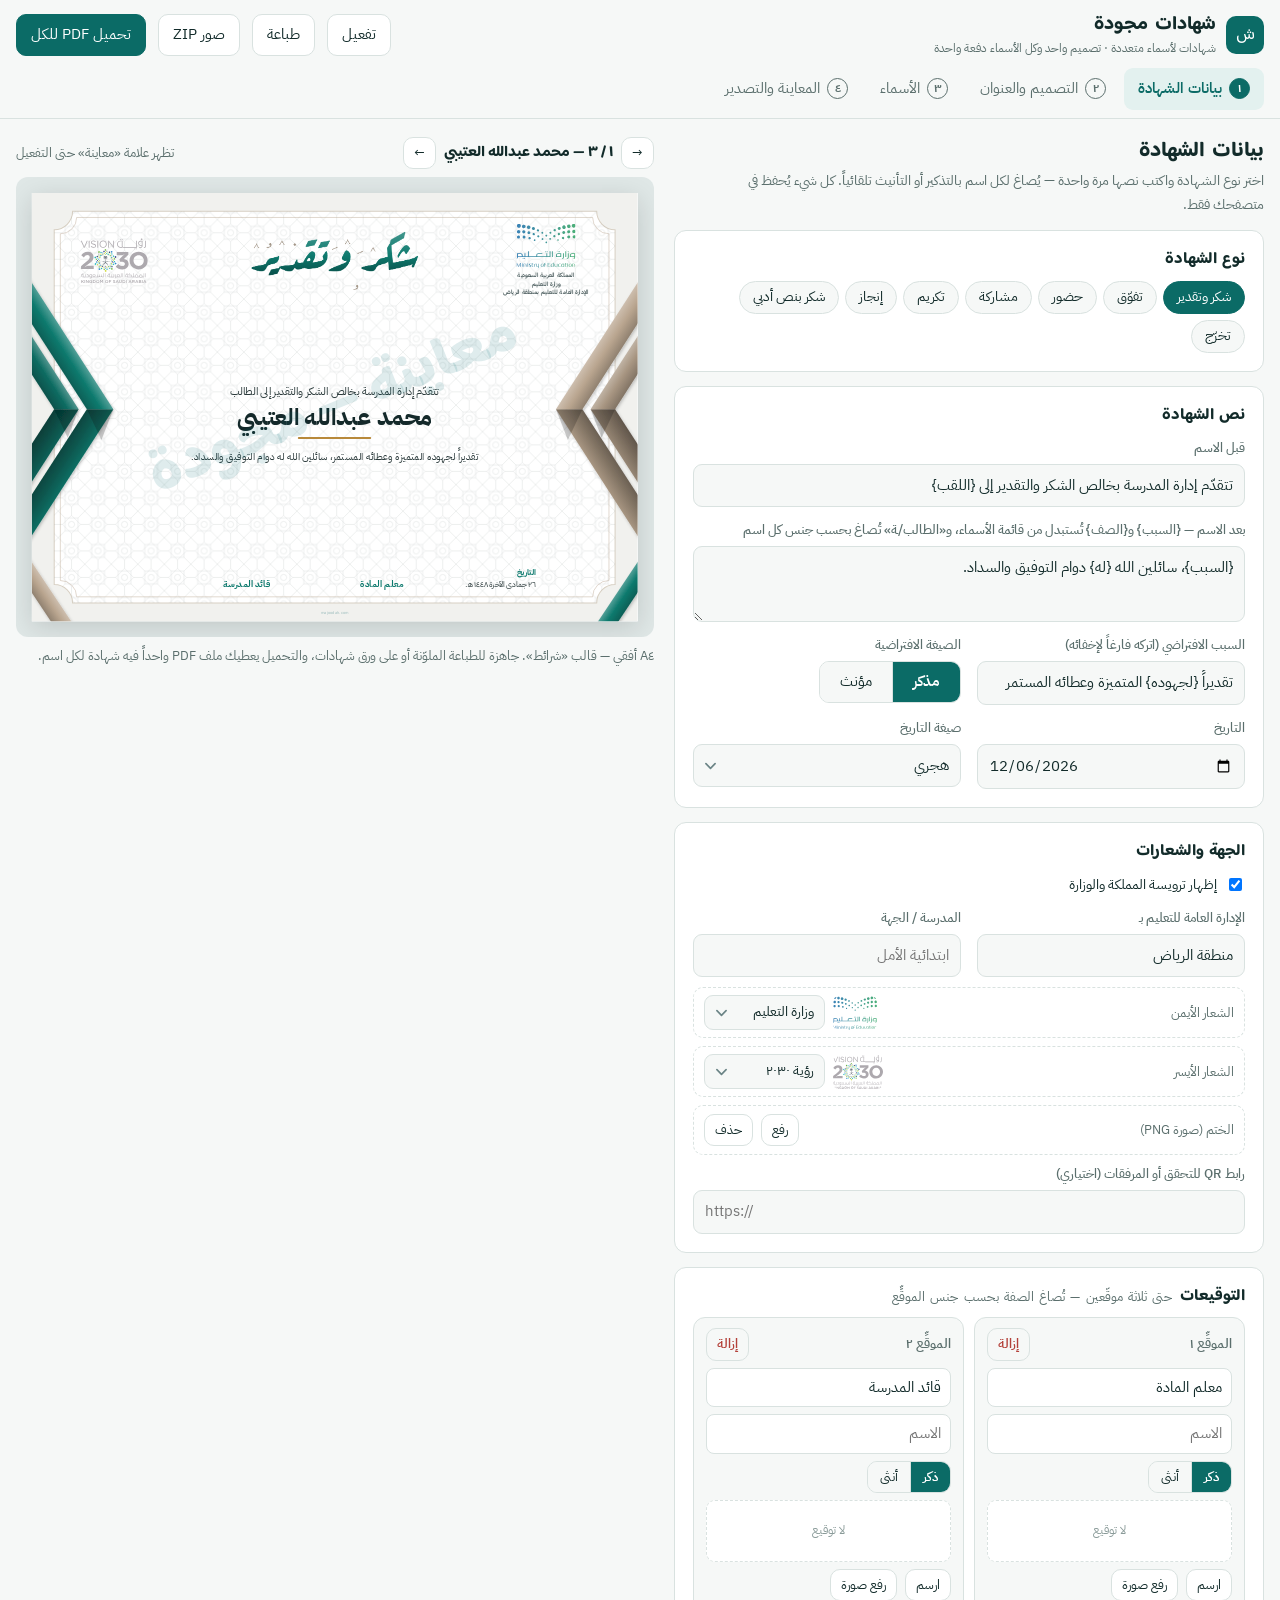
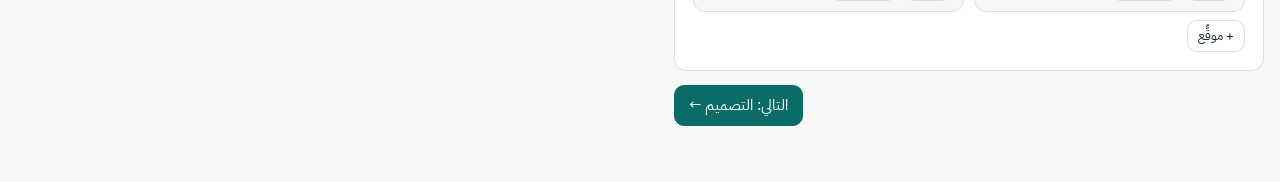
==== commit b5bff88f: "Staging: floral certificates — name on its own line, balanced spacing, signatures clear of the frame" ====
--- a/staging/index.html
+++ b/staging/index.html
@@ -208,31 +208,33 @@
 .cert.Z .zf{position:absolute;display:block;z-index:1;pointer-events:none}
 .cert.Z .zbf{position:absolute;display:block;z-index:3;pointer-events:none;filter:drop-shadow(.4mm .9mm .6mm rgba(60,50,20,.28))}
 .cert.Z .cutl{position:absolute;left:0;top:0;width:100%;height:100%;z-index:6;pointer-events:none}
-.cert.Z .zt{position:absolute;left:92mm;right:92mm;top:29mm;height:29mm;display:flex;align-items:center;justify-content:center;z-index:2}
+.cert.Z .zcol{position:absolute;left:40mm;right:40mm;top:28mm;bottom:31mm;display:flex;flex-direction:column;align-items:center;justify-content:space-evenly;z-index:2}
+.cert.Z .zt{height:27mm;display:flex;align-items:center;justify-content:center;flex:none}
 .cert.Z .zt .tt{margin:0}
-.cert.Z .zb{position:absolute;left:56mm;right:56mm;top:60mm;height:93mm;display:flex;flex-direction:column;align-items:center;justify-content:center;gap:2.5mm;z-index:2}
-.cert.Z .zpre{text-wrap:balance;font-size:16.5pt;line-height:1.85;color:var(--c);max-width:178mm}
-.cert.Z .zbd{text-wrap:balance;font-size:17.5pt;line-height:2.05;max-width:184mm}
-.cert.Z .nmi{color:var(--g);font-weight:700;font-size:1.42em;line-height:1;padding:0 1mm;white-space:nowrap}
-.cert.Z .nm{font-size:30pt;color:var(--g);min-width:0;padding:0 6mm}
+.cert.Z .zb{display:flex;flex-direction:column;align-items:center;gap:1.2mm;flex:none;width:100%}
+.cert.Z .zpre{text-wrap:balance;font-size:17.5pt;line-height:1.75;color:var(--c);max-width:176mm;margin-bottom:2.5mm}
+.cert.Z .zbd{text-wrap:balance;font-size:18.5pt;line-height:1.75;max-width:180mm}
+.cert.Z .nm{color:var(--g);font-weight:700;line-height:1.3;min-width:0;padding:0;margin:1mm 0 1.5mm;white-space:nowrap;max-width:172mm}
 .cert.Z .zm{position:absolute;left:32mm;top:29mm;width:52mm;display:flex;flex-direction:column;align-items:center;gap:1.6mm;z-index:2;text-align:center}
 .cert.Z .zm .lgs{display:flex;gap:3mm;align-items:center;justify-content:center}
 .cert.Z .zm .lg{height:12.5mm;max-width:24mm}
 .cert.Z .zm .orgs{max-width:52mm;text-align:center;font-family:"IBM Plex Sans Arabic",sans-serif;font-size:8pt;color:#5a5646}
 .cert.Z .zm .dt{min-width:0;text-align:center;font-size:9.5pt;font-family:"IBM Plex Sans Arabic",sans-serif;color:#5a5646}
-.cert.Z .zs{position:absolute;left:134mm;right:35mm;top:156mm;height:27mm;display:flex;justify-content:space-around;align-items:flex-end;gap:6mm;z-index:2}
-.cert.Z .zs .sig{min-width:44mm;font-size:11.5pt;font-family:"Amiri",serif;color:#3a372c}
+.cert.Z .zs{align-self:flex-start;width:118mm;margin-inline-start:6mm;display:flex;justify-content:space-around;align-items:flex-end;gap:8mm;flex:none}
+.cert.Z .zs .sig{min-width:46mm;font-size:12.5pt;font-family:"Amiri",serif;color:#3a372c}
 .cert.Z .zs .sig i{display:block;border-top:.35mm dotted var(--g);margin:0 3mm 1mm}
-.cert.Z .zs .sig b{display:block;color:var(--c);font-size:12pt;font-weight:700}
+.cert.Z .zs .sig b{display:block;color:var(--c);font-size:13.5pt;font-weight:700}
 .cert.Z .zs .sig img.s{height:13mm;max-width:42mm;object-fit:contain;display:block;margin:0 auto -1mm}
 .cert.Z .zs .sig .blank{height:11mm}
 .cert.Z .zq{position:absolute;left:33mm;top:84mm;z-index:2}
 .cert.Z .zq .qb svg{width:17mm;height:17mm}
 .cert.Z .brandln{bottom:1.5mm;color:#c4cbc9}
 .zpg{position:relative;overflow:hidden;background:#fff}
-.zpg.a5l{width:210mm;height:148.5mm}
+.zpg.a5l{width:210mm;height:148mm}
 .zpg.a4p{width:210mm;height:297mm}
-.zpg .zsc{position:absolute;left:0;width:297mm;height:210mm;transform:scale(.70707);transform-origin:top left}
+/* zoom (لا transform) حتى يصغر صندوق التخطيط نفسه فلا يفيض إلى الصفحة التالية عند الطباعة */
+.zpg{break-inside:avoid;contain:paint}
+.zpg .zsc{position:absolute;left:0;width:297mm;height:210mm;zoom:.70707}
 .tpl .cap .cut{font-size:11px;color:var(--teal);font-weight:600}
 .zopt{display:grid;gap:12px}
 .zopt .row{gap:10px}
@@ -550,15 +552,20 @@
  var dt=S.dmode==="none"?"":(S.dmode==="hg"?hijri(S.date)+'<br>'+greg(S.date):hijri(S.date));
  var meta=(lr||ll?'<div class="lgs">'+(lr?'<img class="lg" src="'+lr+'" alt="">':'')+(ll?'<img class="lg" src="'+ll+'" alt="">':'')+'</div>':'')+(L.length?'<div class="orgs">'+L.map(function(x){return '<div>'+x+'</div>'}).join("")+'</div>':'')+(dt?'<div class="dt">'+dt+'</div>':'');
  var pre=fill(S.pre,r),bd=fill(S.body,r),inl=hasInl();
- var nm='<span class="nmi" style="font-family:\''+S.nameFont+'\',serif">'+AN(esc(r.name))+'</span>';
+ var nmL='<div class="nm" style="font-family:\''+S.nameFont+'\',serif;font-size:'+nmPt(r.name)+'pt">'+AN(esc(r.name))+'</div>';
  var sigs=(S.sigs||[]).filter(function(s){return s.title||s.name||s.img}).map(function(s){return '<div class="sig">'+(s.img?'<img class="s" src="'+s.img+'" alt="">':'<div class="blank"></div>')+'<i></i>'+(s.title?'<b>'+esc(sigT(s))+'</b>':'')+AN(esc(s.name))+'</div>'}).join("");
  var cut=S.zCut==="none"?"":'<svg class="cutl" viewBox="0 0 297 210" xmlns="http://www.w3.org/2000/svg"><path d="'+zD(zPts(zCutKey(),t.zv))+'" fill="none" stroke="#8d8d8d" stroke-width="'+(zCutKey()==="a5"?.36:.28)+'" stroke-dasharray="'+(zCutKey()==="a5"?"2.6 1.8":"2 1.4")+'"/></svg>';
  return '<div class="cert Z T-'+t.id+'" style="--c:'+P.c+';--d:'+P.d+';--g:'+P.g+';--s:'+P.s+'">'+bg+art+bf+
   (meta?'<div class="zm">'+meta+'</div>':'')+(o.qr&&/^https?:/.test(o.qr)?'<div class="zq"><div class="qb">'+qrSVG(o.qr)+'</div></div>':'')+
-  '<div class="zt">'+titleHTML(t,P)+'</div>'+
-  '<div class="zb">'+(pre?'<div class="zpre">'+inlName(esc(pre),nm)+'</div>':'')+(inl?'':'<div class="nm" style="font-family:\''+S.nameFont+'\',serif">'+AN(esc(r.name))+'</div>')+(bd?'<div class="zbd">'+inlName(esc(bd),nm)+'</div>':'')+'</div>'+
-  (sigs?'<div class="zs">'+sigs+'</div>':'')+
-  (S.seal?'<img class="seal" src="'+S.seal+'" alt="" style="left:198mm;bottom:22mm">':'')+cut+(wm?'<div class="wm">معاينة — مجودة</div>':'')+'<div class="brandln">majoodah.com</div></div>'}
+  '<div class="zcol"><div class="zt">'+titleHTML(t,P)+'</div>'+
+  '<div class="zb">'+zLines(pre,"zpre",nmL)+(inl?'':nmL)+zLines(bd,"zbd",nmL)+'</div>'+
+  (sigs?'<div class="zs">'+sigs+'</div>':'')+'</div>'+
+  (S.seal?'<img class="seal" src="'+S.seal+'" alt="" style="left:192mm;bottom:29mm">':'')+cut+(wm?'<div class="wm">معاينة — مجودة</div>':'')+'<div class="brandln">majoodah.com</div></div>'}
+/* قوالب الزهور: الاسم سطرٌ مستقل وسط النص — يُقسم النص عند {الاسم} إلى ما قبله وما بعده */
+function zLines(t,cls,nmL){if(!t)return "";return esc(t).split(new RegExp(NM0+"[^"+NM1+"]*"+NM1)).map(function(x){x=x.replace(/^[\s،,؛]+/,"").trim();return x?'<div class="'+cls+'">'+x+'</div>':""}).join(nmL)}
+/* حجم الاسم: ٣٤pt ويصغر حتى يبقى في سطر واحد بعرض ١٦٨ مم (قياس فعلي بالخط المختار) */
+var NMC=null;function nmPt(n){var w;try{NMC=NMC||document.createElement("canvas").getContext("2d");NMC.font="700 100px '"+S.nameFont+"', serif";w=NMC.measureText(AN(String(n||""))).width}catch(e){w=String(n||"").length*48}
+ var mmAt30=w/100*30*(96/72)*(25.4/96);return Math.max(14,Math.min(34,30*168/Math.max(1,mmAt30))).toFixed(1)}
 /* الاسم داخل النص: {الاسم} في «قبل الاسم» أو «بعد الاسم» يُكتب في مكانه بلون ذهبي بدل سطر الاسم الكبير */
 var NM0="",NM1="";
 function hasInl(){return /\{الاسم\}/.test(String(S.pre||"")+String(S.body||""))}
@@ -870,7 +877,7 @@
 /* منطقة الطباعة تُجهَّز مسبقاً بعد كل تعديل، وتُعاد قبل الطباعة إن تغيّر شيء */
 var PDIRTY=true,pT=null;
 function buildPrint(){if(!S)return;var R=rows(),h;
- if(isZ(tplOf())&&S.zSize==="a5"){var two=S.zUp===2;h="";for(var i=0;i<R.length;i+=two?2:1){h+='<div class="zpg '+(two?"a4p":"a5l")+'"><div class="zsc" style="top:0">'+cert(R[i],!ACTIVE)+'</div>'+(two&&R[i+1]?'<div class="zsc" style="top:148.5mm">'+cert(R[i+1],!ACTIVE)+'</div>':'')+'</div>'}}
+ if(isZ(tplOf())&&S.zSize==="a5"){var two=S.zUp===2;h="";for(var i=0;i<R.length;i+=two?2:1){h+='<div class="zpg '+(two?"a4p":"a5l")+'"><div class="zsc" style="top:0">'+cert(R[i],!ACTIVE)+'</div>'+(two&&R[i+1]?'<div class="zsc" style="top:210mm">'+cert(R[i+1],!ACTIVE)+'</div>':'')+'</div>'}}
  else h=R.map(function(r){return cert(r,!ACTIVE)}).join("");
  $("#printArea").innerHTML=h;PDIRTY=false}
 function markPrint(){PDIRTY=true;clearTimeout(pT);pT=setTimeout(buildPrint,1200)}
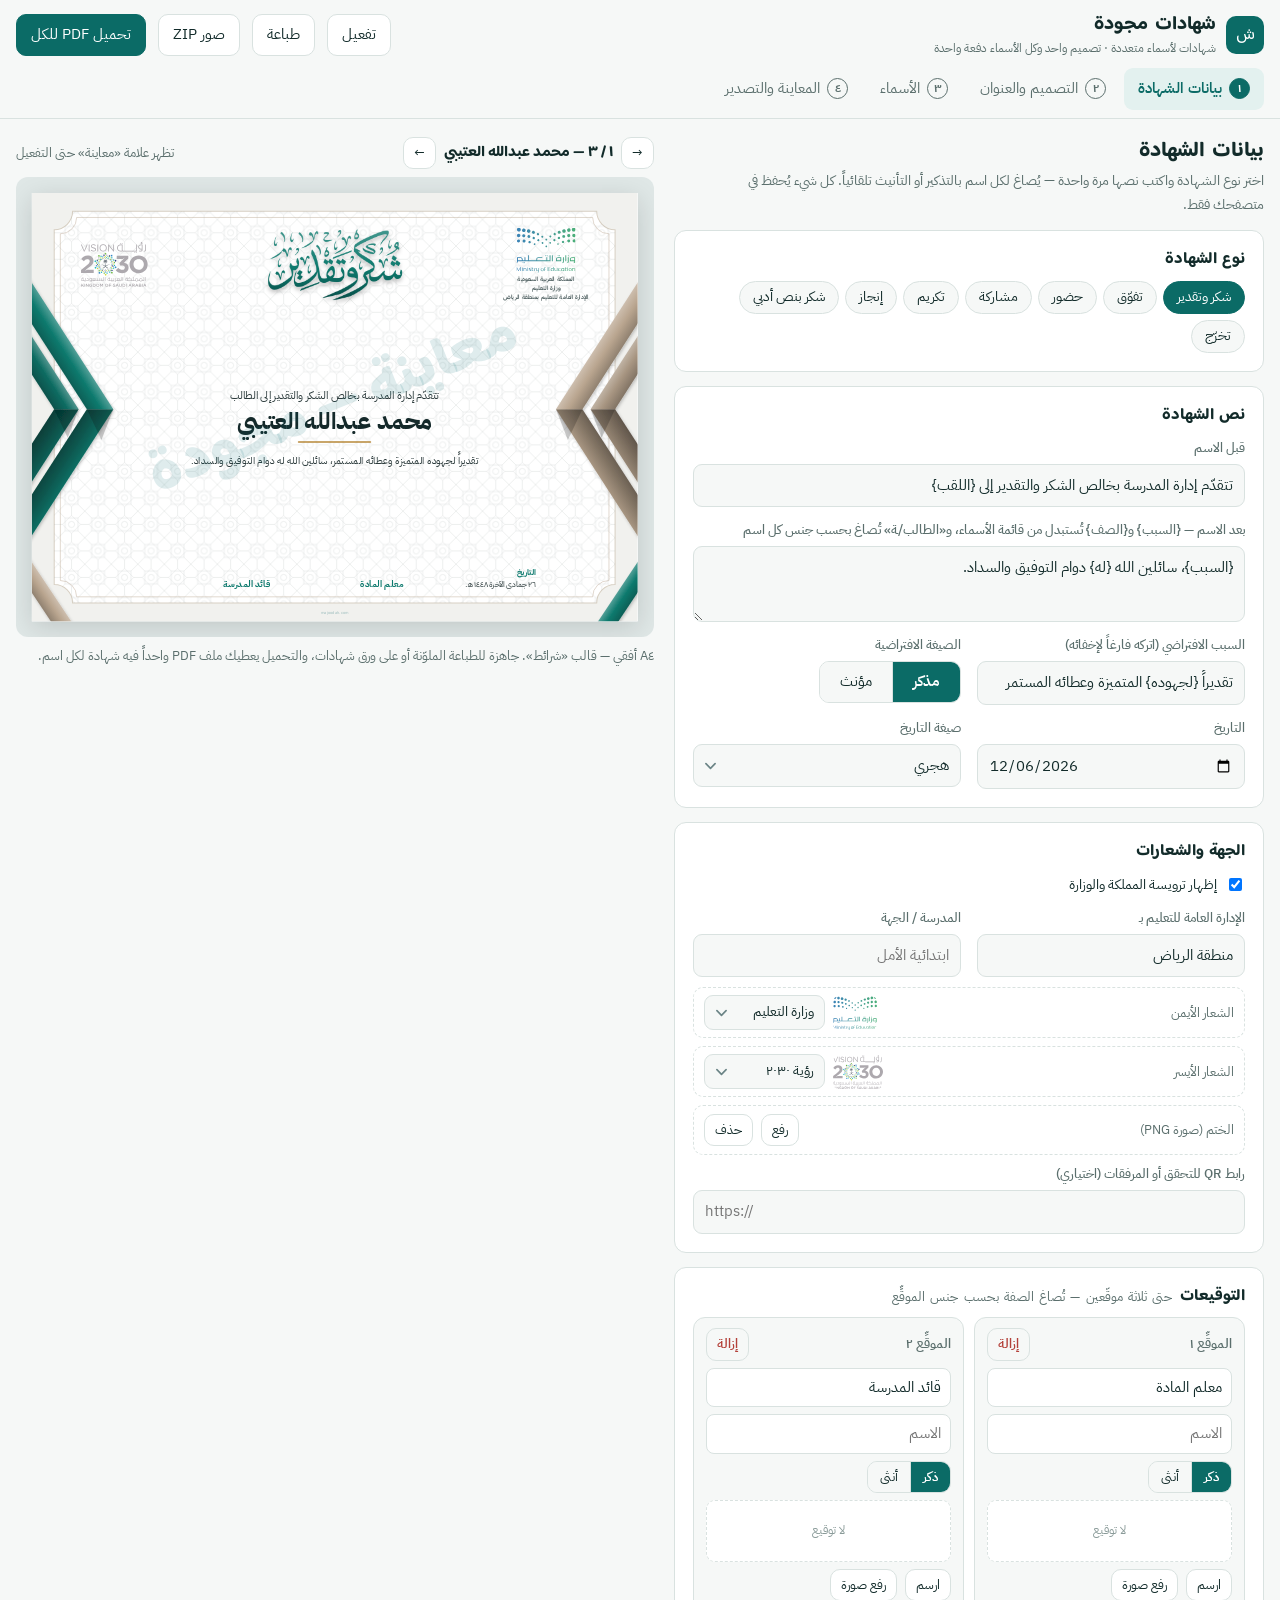
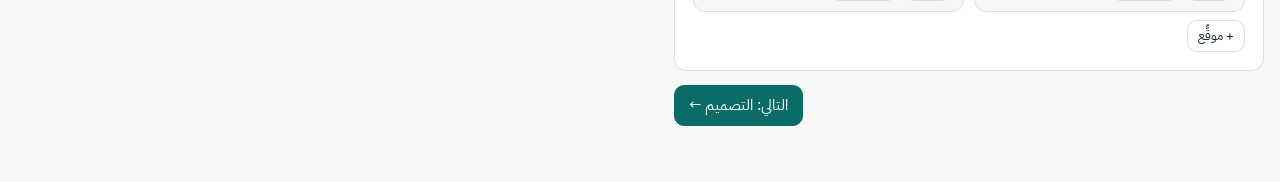
==== commit 31e6b97b: "Staging: «شكر وتقدير» calligraphy font — 5 artwork title styles (default), fallback to lettering for" ====
--- a/staging/index.html
+++ b/staging/index.html
@@ -16,6 +16,7 @@
 <script>var qrcode=function(){function i(t,r){function a(t,r){g=function(t){for(var r=new Array(t),e=0;e<t;e+=1){r[e]=new Array(t);for(var n=0;n<t;n+=1)r[e][n]=null}return r}(l=4*u+17),e(0,0),e(l-7,0),e(0,l-7),i(),o(),v(t,r),7<=u&&h(t),null==n&&(n=w(u,f,c)),d(n,r)}var u=t,f=y[r],g=null,l=0,n=null,c=[],s={},e=function(t,r){for(var e=-1;e<=7;e+=1)if(!(t+e<=-1||l<=t+e))for(var n=-1;n<=7;n+=1)r+n<=-1||l<=r+n||(g[t+e][r+n]=0<=e&&e<=6&&(0==n||6==n)||0<=n&&n<=6&&(0==e||6==e)||2<=e&&e<=4&&2<=n&&n<=4)},o=function(){for(var t=8;t<l-8;t+=1)null==g[t][6]&&(g[t][6]=t%2==0);for(var r=8;r<l-8;r+=1)null==g[6][r]&&(g[6][r]=r%2==0)},i=function(){for(var t=B.getPatternPosition(u),r=0;r<t.length;r+=1)for(var e=0;e<t.length;e+=1){var n=t[r],o=t[e];if(null==g[n][o])for(var i=-2;i<=2;i+=1)for(var a=-2;a<=2;a+=1)g[n+i][o+a]=-2==i||2==i||-2==a||2==a||0==i&&0==a}},h=function(t){for(var r=B.getBCHTypeNumber(u),e=0;e<18;e+=1){var n=!t&&1==(r>>e&1);g[Math.floor(e/3)][e%3+l-8-3]=n}for(e=0;e<18;e+=1){n=!t&&1==(r>>e&1);g[e%3+l-8-3][Math.floor(e/3)]=n}},v=function(t,r){for(var e=f<<3|r,n=B.getBCHTypeInfo(e),o=0;o<15;o+=1){var i=!t&&1==(n>>o&1);o<6?g[o][8]=i:o<8?g[o+1][8]=i:g[l-15+o][8]=i}for(o=0;o<15;o+=1){i=!t&&1==(n>>o&1);o<8?g[8][l-o-1]=i:o<9?g[8][15-o-1+1]=i:g[8][15-o-1]=i}g[l-8][8]=!t},d=function(t,r){for(var e=-1,n=l-1,o=7,i=0,a=B.getMaskFunction(r),u=l-1;0<u;u-=2)for(6==u&&(u-=1);;){for(var f=0;f<2;f+=1)if(null==g[n][u-f]){var c=!1;i<t.length&&(c=1==(t[i]>>>o&1)),a(n,u-f)&&(c=!c),g[n][u-f]=c,-1==(o-=1)&&(i+=1,o=7)}if((n+=e)<0||l<=n){n-=e,e=-e;break}}},w=function(t,r,e){for(var n=b.getRSBlocks(t,r),o=M(),i=0;i<e.length;i+=1){var a=e[i];o.put(a.getMode(),4),o.put(a.getLength(),B.getLengthInBits(a.getMode(),t)),a.write(o)}var u=0;for(i=0;i<n.length;i+=1)u+=n[i].dataCount;if(o.getLengthInBits()>8*u)throw"code length overflow. ("+o.getLengthInBits()+">"+8*u+")";for(o.getLengthInBits()+4<=8*u&&o.put(0,4);o.getLengthInBits()%8!=0;)o.putBit(!1);for(;!(o.getLengthInBits()>=8*u||(o.put(236,8),o.getLengthInBits()>=8*u));)o.put(17,8);return function(t,r){for(var e=0,n=0,o=0,i=new Array(r.length),a=new Array(r.length),u=0;u<r.length;u+=1){var f=r[u].dataCount,c=r[u].totalCount-f;n=Math.max(n,f),o=Math.max(o,c),i[u]=new Array(f);for(var g=0;g<i[u].length;g+=1)i[u][g]=255&t.getBuffer()[g+e];e+=f;var l=B.getErrorCorrectPolynomial(c),h=C(i[u],l.getLength()-1).mod(l);a[u]=new Array(l.getLength()-1);for(g=0;g<a[u].length;g+=1){var s=g+h.getLength()-a[u].length;a[u][g]=0<=s?h.getAt(s):0}}var v=0;for(g=0;g<r.length;g+=1)v+=r[g].totalCount;var d=new Array(v),w=0;for(g=0;g<n;g+=1)for(u=0;u<r.length;u+=1)g<i[u].length&&(d[w]=i[u][g],w+=1);for(g=0;g<o;g+=1)for(u=0;u<r.length;u+=1)g<a[u].length&&(d[w]=a[u][g],w+=1);return d}(o,n)};s.addData=function(t,r){var e=null;switch(r=r||"Byte"){case"Numeric":e=x(t);break;case"Alphanumeric":e=m(t);break;case"Byte":e=L(t);break;case"Kanji":e=D(t);break;default:throw"mode:"+r}c.push(e),n=null},s.isDark=function(t,r){if(t<0||l<=t||r<0||l<=r)throw t+","+r;return g[t][r]},s.getModuleCount=function(){return l},s.make=function(){if(u<1){for(var t=1;t<40;t++){for(var r=b.getRSBlocks(t,f),e=M(),n=0;n<c.length;n++){var o=c[n];e.put(o.getMode(),4),e.put(o.getLength(),B.getLengthInBits(o.getMode(),t)),o.write(e)}var i=0;for(n=0;n<r.length;n++)i+=r[n].dataCount;if(e.getLengthInBits()<=8*i)break}u=t}a(!1,function(){for(var t=0,r=0,e=0;e<8;e+=1){a(!0,e);var n=B.getLostPoint(s);(0==e||n<t)&&(t=n,r=e)}return r}())},s.createTableTag=function(t,r){t=t||2;var e="";e+='<table style="',e+=" border-width: 0px; border-style: none;",e+=" border-collapse: collapse;",e+=" padding: 0px; margin: "+(r=void 0===r?4*t:r)+"px;",e+='">',e+="<tbody>";for(var n=0;n<s.getModuleCount();n+=1){e+="<tr>";for(var o=0;o<s.getModuleCount();o+=1)e+='<td style="',e+=" border-width: 0px; border-style: none;",e+=" border-collapse: collapse;",e+=" padding: 0px; margin: 0px;",e+=" width: "+t+"px;",e+=" height: "+t+"px;",e+=" background-color: ",e+=s.isDark(n,o)?"#000000":"#ffffff",e+=";",e+='"/>';e+="</tr>"}return e+="</tbody>",e+="</table>"},s.createSvgTag=function(t,r,e,n){var o={};"object"==typeof t&&(t=(o=t).cellSize,r=o.margin,e=o.alt,n=o.title),t=t||2,r=void 0===r?4*t:r,(e="string"==typeof e?{text:e}:e||{}).text=e.text||null,e.id=e.text?e.id||"qrcode-description":null,(n="string"==typeof n?{text:n}:n||{}).text=n.text||null,n.id=n.text?n.id||"qrcode-title":null;var i,a,u,f,c=s.getModuleCount()*t+2*r,g="";for(f="l"+t+",0 0,"+t+" -"+t+",0 0,-"+t+"z ",g+='<svg version="1.1" xmlns="http://www.w3.org/2000/svg"',g+=o.scalable?"":' width="'+c+'px" height="'+c+'px"',g+=' viewBox="0 0 '+c+" "+c+'" ',g+=' preserveAspectRatio="xMinYMin meet"',g+=n.text||e.text?' role="img" aria-labelledby="'+p([n.id,e.id].join(" ").trim())+'"':"",g+=">",g+=n.text?'<title id="'+p(n.id)+'">'+p(n.text)+"</title>":"",g+=e.text?'<description id="'+p(e.id)+'">'+p(e.text)+"</description>":"",g+='<rect width="100%" height="100%" fill="white" cx="0" cy="0"/>',g+='<path d="',a=0;a<s.getModuleCount();a+=1)for(u=a*t+r,i=0;i<s.getModuleCount();i+=1)s.isDark(a,i)&&(g+="M"+(i*t+r)+","+u+f);return g+='" stroke="transparent" fill="black"/>',g+="</svg>"},s.createDataURL=function(o,t){o=o||2,t=void 0===t?4*o:t;var r=s.getModuleCount()*o+2*t,i=t,a=r-t;return I(r,r,function(t,r){if(i<=t&&t<a&&i<=r&&r<a){var e=Math.floor((t-i)/o),n=Math.floor((r-i)/o);return s.isDark(n,e)?0:1}return 1})},s.createImgTag=function(t,r,e){t=t||2,r=void 0===r?4*t:r;var n=s.getModuleCount()*t+2*r,o="";return o+="<img",o+=' src="',o+=s.createDataURL(t,r),o+='"',o+=' width="',o+=n,o+='"',o+=' height="',o+=n,o+='"',e&&(o+=' alt="',o+=p(e),o+='"'),o+="/>"};var p=function(t){for(var r="",e=0;e<t.length;e+=1){var n=t.charAt(e);switch(n){case"<":r+="&lt;";break;case">":r+="&gt;";break;case"&":r+="&amp;";break;case'"':r+="&quot;";break;default:r+=n}}return r};return s.createASCII=function(t,r){if((t=t||1)<2)return function(t){t=void 0===t?2:t;var r,e,n,o,i,a=1*s.getModuleCount()+2*t,u=t,f=a-t,c={"██":"█","█ ":"▀"," █":"▄","  ":" "},g={"██":"▀","█ ":"▀"," █":" ","  ":" "},l="";for(r=0;r<a;r+=2){for(n=Math.floor((r-u)/1),o=Math.floor((r+1-u)/1),e=0;e<a;e+=1)i="█",u<=e&&e<f&&u<=r&&r<f&&s.isDark(n,Math.floor((e-u)/1))&&(i=" "),u<=e&&e<f&&u<=r+1&&r+1<f&&s.isDark(o,Math.floor((e-u)/1))?i+=" ":i+="█",l+=t<1&&f<=r+1?g[i]:c[i];l+="\n"}return a%2&&0<t?l.substring(0,l.length-a-1)+Array(1+a).join("▀"):l.substring(0,l.length-1)}(r);t-=1,r=void 0===r?2*t:r;var e,n,o,i,a=s.getModuleCount()*t+2*r,u=r,f=a-r,c=Array(t+1).join("██"),g=Array(t+1).join("  "),l="",h="";for(e=0;e<a;e+=1){for(o=Math.floor((e-u)/t),h="",n=0;n<a;n+=1)i=1,u<=n&&n<f&&u<=e&&e<f&&s.isDark(o,Math.floor((n-u)/t))&&(i=0),h+=i?c:g;for(o=0;o<t;o+=1)l+=h+"\n"}return l.substring(0,l.length-1)},s.renderTo2dContext=function(t,r){r=r||2;for(var e=s.getModuleCount(),n=0;n<e;n++)for(var o=0;o<e;o++)t.fillStyle=s.isDark(n,o)?"black":"white",t.fillRect(n*r,o*r,r,r)},s}i.stringToBytes=(i.stringToBytesFuncs={default:function(t){for(var r=[],e=0;e<t.length;e+=1){var n=t.charCodeAt(e);r.push(255&n)}return r}}).default,i.createStringToBytes=function(u,f){var i=function(){function t(){var t=r.read();if(-1==t)throw"eof";return t}for(var r=S(u),e=0,n={};;){var o=r.read();if(-1==o)break;var i=t(),a=t()<<8|t();n[String.fromCharCode(o<<8|i)]=a,e+=1}if(e!=f)throw e+" != "+f;return n}(),a="?".charCodeAt(0);return function(t){for(var r=[],e=0;e<t.length;e+=1){var n=t.charCodeAt(e);if(n<128)r.push(n);else{var o=i[t.charAt(e)];"number"==typeof o?(255&o)==o?r.push(o):(r.push(o>>>8),r.push(255&o)):r.push(a)}}return r}};var r,t,a=1,u=2,o=4,f=8,y={L:1,M:0,Q:3,H:2},e=0,n=1,c=2,g=3,l=4,h=5,s=6,v=7,B=(r=[[],[6,18],[6,22],[6,26],[6,30],[6,34],[6,22,38],[6,24,42],[6,26,46],[6,28,50],[6,30,54],[6,32,58],[6,34,62],[6,26,46,66],[6,26,48,70],[6,26,50,74],[6,30,54,78],[6,30,56,82],[6,30,58,86],[6,34,62,90],[6,28,50,72,94],[6,26,50,74,98],[6,30,54,78,102],[6,28,54,80,106],[6,32,58,84,110],[6,30,58,86,114],[6,34,62,90,118],[6,26,50,74,98,122],[6,30,54,78,102,126],[6,26,52,78,104,130],[6,30,56,82,108,134],[6,34,60,86,112,138],[6,30,58,86,114,142],[6,34,62,90,118,146],[6,30,54,78,102,126,150],[6,24,50,76,102,128,154],[6,28,54,80,106,132,158],[6,32,58,84,110,136,162],[6,26,54,82,110,138,166],[6,30,58,86,114,142,170]],(t={}).getBCHTypeInfo=function(t){for(var r=t<<10;0<=d(r)-d(1335);)r^=1335<<d(r)-d(1335);return 21522^(t<<10|r)},t.getBCHTypeNumber=function(t){for(var r=t<<12;0<=d(r)-d(7973);)r^=7973<<d(r)-d(7973);return t<<12|r},t.getPatternPosition=function(t){return r[t-1]},t.getMaskFunction=function(t){switch(t){case e:return function(t,r){return(t+r)%2==0};case n:return function(t,r){return t%2==0};case c:return function(t,r){return r%3==0};case g:return function(t,r){return(t+r)%3==0};case l:return function(t,r){return(Math.floor(t/2)+Math.floor(r/3))%2==0};case h:return function(t,r){return t*r%2+t*r%3==0};case s:return function(t,r){return(t*r%2+t*r%3)%2==0};case v:return function(t,r){return(t*r%3+(t+r)%2)%2==0};default:throw"bad maskPattern:"+t}},t.getErrorCorrectPolynomial=function(t){for(var r=C([1],0),e=0;e<t;e+=1)r=r.multiply(C([1,w.gexp(e)],0));return r},t.getLengthInBits=function(t,r){if(1<=r&&r<10)switch(t){case a:return 10;case u:return 9;case o:case f:return 8;default:throw"mode:"+t}else if(r<27)switch(t){case a:return 12;case u:return 11;case o:return 16;case f:return 10;default:throw"mode:"+t}else{if(!(r<41))throw"type:"+r;switch(t){case a:return 14;case u:return 13;case o:return 16;case f:return 12;default:throw"mode:"+t}}},t.getLostPoint=function(t){for(var r=t.getModuleCount(),e=0,n=0;n<r;n+=1)for(var o=0;o<r;o+=1){for(var i=0,a=t.isDark(n,o),u=-1;u<=1;u+=1)if(!(n+u<0||r<=n+u))for(var f=-1;f<=1;f+=1)o+f<0||r<=o+f||0==u&&0==f||a==t.isDark(n+u,o+f)&&(i+=1);5<i&&(e+=3+i-5)}for(n=0;n<r-1;n+=1)for(o=0;o<r-1;o+=1){var c=0;t.isDark(n,o)&&(c+=1),t.isDark(n+1,o)&&(c+=1),t.isDark(n,o+1)&&(c+=1),t.isDark(n+1,o+1)&&(c+=1),0!=c&&4!=c||(e+=3)}for(n=0;n<r;n+=1)for(o=0;o<r-6;o+=1)t.isDark(n,o)&&!t.isDark(n,o+1)&&t.isDark(n,o+2)&&t.isDark(n,o+3)&&t.isDark(n,o+4)&&!t.isDark(n,o+5)&&t.isDark(n,o+6)&&(e+=40);for(o=0;o<r;o+=1)for(n=0;n<r-6;n+=1)t.isDark(n,o)&&!t.isDark(n+1,o)&&t.isDark(n+2,o)&&t.isDark(n+3,o)&&t.isDark(n+4,o)&&!t.isDark(n+5,o)&&t.isDark(n+6,o)&&(e+=40);var g=0;for(o=0;o<r;o+=1)for(n=0;n<r;n+=1)t.isDark(n,o)&&(g+=1);return e+=Math.abs(100*g/r/r-50)/5*10},t);function d(t){for(var r=0;0!=t;)r+=1,t>>>=1;return r}var w=function(){for(var r=new Array(256),e=new Array(256),t=0;t<8;t+=1)r[t]=1<<t;for(t=8;t<256;t+=1)r[t]=r[t-4]^r[t-5]^r[t-6]^r[t-8];for(t=0;t<255;t+=1)e[r[t]]=t;var n={glog:function(t){if(t<1)throw"glog("+t+")";return e[t]},gexp:function(t){for(;t<0;)t+=255;for(;256<=t;)t-=255;return r[t]}};return n}();function C(n,o){if(void 0===n.length)throw n.length+"/"+o;var r=function(){for(var t=0;t<n.length&&0==n[t];)t+=1;for(var r=new Array(n.length-t+o),e=0;e<n.length-t;e+=1)r[e]=n[e+t];return r}(),i={getAt:function(t){return r[t]},getLength:function(){return r.length},multiply:function(t){for(var r=new Array(i.getLength()+t.getLength()-1),e=0;e<i.getLength();e+=1)for(var n=0;n<t.getLength();n+=1)r[e+n]^=w.gexp(w.glog(i.getAt(e))+w.glog(t.getAt(n)));return C(r,0)},mod:function(t){if(i.getLength()-t.getLength()<0)return i;for(var r=w.glog(i.getAt(0))-w.glog(t.getAt(0)),e=new Array(i.getLength()),n=0;n<i.getLength();n+=1)e[n]=i.getAt(n);for(n=0;n<t.getLength();n+=1)e[n]^=w.gexp(w.glog(t.getAt(n))+r);return C(e,0).mod(t)}};return i}function p(){var e=[],o={writeByte:function(t){e.push(255&t)},writeShort:function(t){o.writeByte(t),o.writeByte(t>>>8)},writeBytes:function(t,r,e){r=r||0,e=e||t.length;for(var n=0;n<e;n+=1)o.writeByte(t[n+r])},writeString:function(t){for(var r=0;r<t.length;r+=1)o.writeByte(t.charCodeAt(r))},toByteArray:function(){return e},toString:function(){var t="";t+="[";for(var r=0;r<e.length;r+=1)0<r&&(t+=","),t+=e[r];return t+="]"}};return o}var k,A,b=(k=[[1,26,19],[1,26,16],[1,26,13],[1,26,9],[1,44,34],[1,44,28],[1,44,22],[1,44,16],[1,70,55],[1,70,44],[2,35,17],[2,35,13],[1,100,80],[2,50,32],[2,50,24],[4,25,9],[1,134,108],[2,67,43],[2,33,15,2,34,16],[2,33,11,2,34,12],[2,86,68],[4,43,27],[4,43,19],[4,43,15],[2,98,78],[4,49,31],[2,32,14,4,33,15],[4,39,13,1,40,14],[2,121,97],[2,60,38,2,61,39],[4,40,18,2,41,19],[4,40,14,2,41,15],[2,146,116],[3,58,36,2,59,37],[4,36,16,4,37,17],[4,36,12,4,37,13],[2,86,68,2,87,69],[4,69,43,1,70,44],[6,43,19,2,44,20],[6,43,15,2,44,16],[4,101,81],[1,80,50,4,81,51],[4,50,22,4,51,23],[3,36,12,8,37,13],[2,116,92,2,117,93],[6,58,36,2,59,37],[4,46,20,6,47,21],[7,42,14,4,43,15],[4,133,107],[8,59,37,1,60,38],[8,44,20,4,45,21],[12,33,11,4,34,12],[3,145,115,1,146,116],[4,64,40,5,65,41],[11,36,16,5,37,17],[11,36,12,5,37,13],[5,109,87,1,110,88],[5,65,41,5,66,42],[5,54,24,7,55,25],[11,36,12,7,37,13],[5,122,98,1,123,99],[7,73,45,3,74,46],[15,43,19,2,44,20],[3,45,15,13,46,16],[1,135,107,5,136,108],[10,74,46,1,75,47],[1,50,22,15,51,23],[2,42,14,17,43,15],[5,150,120,1,151,121],[9,69,43,4,70,44],[17,50,22,1,51,23],[2,42,14,19,43,15],[3,141,113,4,142,114],[3,70,44,11,71,45],[17,47,21,4,48,22],[9,39,13,16,40,14],[3,135,107,5,136,108],[3,67,41,13,68,42],[15,54,24,5,55,25],[15,43,15,10,44,16],[4,144,116,4,145,117],[17,68,42],[17,50,22,6,51,23],[19,46,16,6,47,17],[2,139,111,7,140,112],[17,74,46],[7,54,24,16,55,25],[34,37,13],[4,151,121,5,152,122],[4,75,47,14,76,48],[11,54,24,14,55,25],[16,45,15,14,46,16],[6,147,117,4,148,118],[6,73,45,14,74,46],[11,54,24,16,55,25],[30,46,16,2,47,17],[8,132,106,4,133,107],[8,75,47,13,76,48],[7,54,24,22,55,25],[22,45,15,13,46,16],[10,142,114,2,143,115],[19,74,46,4,75,47],[28,50,22,6,51,23],[33,46,16,4,47,17],[8,152,122,4,153,123],[22,73,45,3,74,46],[8,53,23,26,54,24],[12,45,15,28,46,16],[3,147,117,10,148,118],[3,73,45,23,74,46],[4,54,24,31,55,25],[11,45,15,31,46,16],[7,146,116,7,147,117],[21,73,45,7,74,46],[1,53,23,37,54,24],[19,45,15,26,46,16],[5,145,115,10,146,116],[19,75,47,10,76,48],[15,54,24,25,55,25],[23,45,15,25,46,16],[13,145,115,3,146,116],[2,74,46,29,75,47],[42,54,24,1,55,25],[23,45,15,28,46,16],[17,145,115],[10,74,46,23,75,47],[10,54,24,35,55,25],[19,45,15,35,46,16],[17,145,115,1,146,116],[14,74,46,21,75,47],[29,54,24,19,55,25],[11,45,15,46,46,16],[13,145,115,6,146,116],[14,74,46,23,75,47],[44,54,24,7,55,25],[59,46,16,1,47,17],[12,151,121,7,152,122],[12,75,47,26,76,48],[39,54,24,14,55,25],[22,45,15,41,46,16],[6,151,121,14,152,122],[6,75,47,34,76,48],[46,54,24,10,55,25],[2,45,15,64,46,16],[17,152,122,4,153,123],[29,74,46,14,75,47],[49,54,24,10,55,25],[24,45,15,46,46,16],[4,152,122,18,153,123],[13,74,46,32,75,47],[48,54,24,14,55,25],[42,45,15,32,46,16],[20,147,117,4,148,118],[40,75,47,7,76,48],[43,54,24,22,55,25],[10,45,15,67,46,16],[19,148,118,6,149,119],[18,75,47,31,76,48],[34,54,24,34,55,25],[20,45,15,61,46,16]],(A={}).getRSBlocks=function(t,r){var e=function(t,r){switch(r){case y.L:return k[4*(t-1)+0];case y.M:return k[4*(t-1)+1];case y.Q:return k[4*(t-1)+2];case y.H:return k[4*(t-1)+3];default:return}}(t,r);if(void 0===e)throw"bad rs block @ typeNumber:"+t+"/errorCorrectionLevel:"+r;for(var n,o,i=e.length/3,a=[],u=0;u<i;u+=1)for(var f=e[3*u+0],c=e[3*u+1],g=e[3*u+2],l=0;l<f;l+=1)a.push((n=g,o=void 0,(o={}).totalCount=c,o.dataCount=n,o));return a},A),M=function(){var e=[],n=0,o={getBuffer:function(){return e},getAt:function(t){var r=Math.floor(t/8);return 1==(e[r]>>>7-t%8&1)},put:function(t,r){for(var e=0;e<r;e+=1)o.putBit(1==(t>>>r-e-1&1))},getLengthInBits:function(){return n},putBit:function(t){var r=Math.floor(n/8);e.length<=r&&e.push(0),t&&(e[r]|=128>>>n%8),n+=1}};return o},x=function(t){var r=a,n=t,e={getMode:function(){return r},getLength:function(t){return n.length},write:function(t){for(var r=n,e=0;e+2<r.length;)t.put(o(r.substring(e,e+3)),10),e+=3;e<r.length&&(r.length-e==1?t.put(o(r.substring(e,e+1)),4):r.length-e==2&&t.put(o(r.substring(e,e+2)),7))}},o=function(t){for(var r=0,e=0;e<t.length;e+=1)r=10*r+i(t.charAt(e));return r},i=function(t){if("0"<=t&&t<="9")return t.charCodeAt(0)-"0".charCodeAt(0);throw"illegal char :"+t};return e},m=function(t){var r=u,n=t,e={getMode:function(){return r},getLength:function(t){return n.length},write:function(t){for(var r=n,e=0;e+1<r.length;)t.put(45*o(r.charAt(e))+o(r.charAt(e+1)),11),e+=2;e<r.length&&t.put(o(r.charAt(e)),6)}},o=function(t){if("0"<=t&&t<="9")return t.charCodeAt(0)-"0".charCodeAt(0);if("A"<=t&&t<="Z")return t.charCodeAt(0)-"A".charCodeAt(0)+10;switch(t){case" ":return 36;case"$":return 37;case"%":return 38;case"*":return 39;case"+":return 40;case"-":return 41;case".":return 42;case"/":return 43;case":":return 44;default:throw"illegal char :"+t}};return e},L=function(t){var r=o,e=i.stringToBytes(t),n={getMode:function(){return r},getLength:function(t){return e.length},write:function(t){for(var r=0;r<e.length;r+=1)t.put(e[r],8)}};return n},D=function(t){var r=f,e=i.stringToBytesFuncs.SJIS;if(!e)throw"sjis not supported.";!function(){var t=e("友");if(2!=t.length||38726!=(t[0]<<8|t[1]))throw"sjis not supported."}();var o=e(t),n={getMode:function(){return r},getLength:function(t){return~~(o.length/2)},write:function(t){for(var r=o,e=0;e+1<r.length;){var n=(255&r[e])<<8|255&r[e+1];if(33088<=n&&n<=40956)n-=33088;else{if(!(57408<=n&&n<=60351))throw"illegal char at "+(e+1)+"/"+n;n-=49472}n=192*(n>>>8&255)+(255&n),t.put(n,13),e+=2}if(e<r.length)throw"illegal char at "+(e+1)}};return n},S=function(t){var e=t,n=0,o=0,i=0,r={read:function(){for(;i<8;){if(n>=e.length){if(0==i)return-1;throw"unexpected end of file./"+i}var t=e.charAt(n);if(n+=1,"="==t)return i=0,-1;t.match(/^\s$/)||(o=o<<6|a(t.charCodeAt(0)),i+=6)}var r=o>>>i-8&255;return i-=8,r}},a=function(t){if(65<=t&&t<=90)return t-65;if(97<=t&&t<=122)return t-97+26;if(48<=t&&t<=57)return t-48+52;if(43==t)return 62;if(47==t)return 63;throw"c:"+t};return r},I=function(t,r,e){for(var n=function(t,r){var n=t,o=r,l=new Array(t*r),e={setPixel:function(t,r,e){l[r*n+t]=e},write:function(t){t.writeString("GIF87a"),t.writeShort(n),t.writeShort(o),t.writeByte(128),t.writeByte(0),t.writeByte(0),t.writeByte(0),t.writeByte(0),t.writeByte(0),t.writeByte(255),t.writeByte(255),t.writeByte(255),t.writeString(","),t.writeShort(0),t.writeShort(0),t.writeShort(n),t.writeShort(o),t.writeByte(0);var r=i(2);t.writeByte(2);for(var e=0;255<r.length-e;)t.writeByte(255),t.writeBytes(r,e,255),e+=255;t.writeByte(r.length-e),t.writeBytes(r,e,r.length-e),t.writeByte(0),t.writeString(";")}},i=function(t){for(var r=1<<t,e=1+(1<<t),n=t+1,o=h(),i=0;i<r;i+=1)o.add(String.fromCharCode(i));o.add(String.fromCharCode(r)),o.add(String.fromCharCode(e));var a=p(),u=function(t){var e=t,n=0,o=0,r={write:function(t,r){if(t>>>r!=0)throw"length over";for(;8<=n+r;)e.writeByte(255&(t<<n|o)),r-=8-n,t>>>=8-n,n=o=0;o|=t<<n,n+=r},flush:function(){0<n&&e.writeByte(o)}};return r}(a);u.write(r,n);var f=0,c=String.fromCharCode(l[f]);for(f+=1;f<l.length;){var g=String.fromCharCode(l[f]);f+=1,o.contains(c+g)?c+=g:(u.write(o.indexOf(c),n),o.size()<4095&&(o.size()==1<<n&&(n+=1),o.add(c+g)),c=g)}return u.write(o.indexOf(c),n),u.write(e,n),u.flush(),a.toByteArray()},h=function(){var r={},e=0,n={add:function(t){if(n.contains(t))throw"dup key:"+t;r[t]=e,e+=1},size:function(){return e},indexOf:function(t){return r[t]},contains:function(t){return void 0!==r[t]}};return n};return e}(t,r),o=0;o<r;o+=1)for(var i=0;i<t;i+=1)n.setPixel(i,o,e(i,o));var a=p();n.write(a);for(var u=function(){function e(t){a+=String.fromCharCode(r(63&t))}var n=0,o=0,i=0,a="",t={},r=function(t){if(t<0);else{if(t<26)return 65+t;if(t<52)return t-26+97;if(t<62)return t-52+48;if(62==t)return 43;if(63==t)return 47}throw"n:"+t};return t.writeByte=function(t){for(n=n<<8|255&t,o+=8,i+=1;6<=o;)e(n>>>o-6),o-=6},t.flush=function(){if(0<o&&(e(n<<6-o),o=n=0),i%3!=0)for(var t=3-i%3,r=0;r<t;r+=1)a+="="},t.toString=function(){return a},t}(),f=a.toByteArray(),c=0;c<f.length;c+=1)u.writeByte(f[c]);return u.flush(),"data:image/gif;base64,"+u};return i}();qrcode.stringToBytesFuncs["UTF-8"]=function(t){return function(t){for(var r=[],e=0;e<t.length;e++){var n=t.charCodeAt(e);n<128?r.push(n):n<2048?r.push(192|n>>6,128|63&n):n<55296||57344<=n?r.push(224|n>>12,128|n>>6&63,128|63&n):(e++,n=65536+((1023&n)<<10|1023&t.charCodeAt(e)),r.push(240|n>>18,128|n>>12&63,128|n>>6&63,128|63&n))}return r}(t)},function(t){"function"==typeof define&&define.amd?define([],t):"object"==typeof exports&&(module.exports=t())}(function(){return qrcode});</script>
 <style id="pgsz">@page{size:A4 landscape;margin:0}</style>
 <style>
+@font-face{font-family:"ShukrCalli";src:url(/fonts/shukr-calli.ttf) format("truetype");font-display:block}
 /* واجهة موحّدة مع منتجات مجودة: ترويسة لاصقة + تبويبات + بطاقات */
 :root{
   --ink:#122b2a; --muted:#5b6f6d; --line:#d9e2e0; --paper:#f6f8f7; --card:#ffffff;
@@ -373,14 +374,14 @@
 try{new MutationObserver(function(ms){ms.forEach(function(m){if(m.type==="characterData")tx(m.target);else Array.prototype.forEach.call(m.addedNodes,function(a){if(a.nodeType===3)tx(a);else if(a.nodeType===1)txAll(a)})})}).observe(document.body,{subtree:true,childList:true,characterData:true})}catch(e){}
 /* ===== الأنواع ===== */
 var TYPES={
- "شكر وتقدير":{title:"شكر وتقدير",pre:"تتقدّم إدارة المدرسة بخالص الشكر والتقدير إلى {اللقب}",body:"{السبب}، سائلين الله {له} دوام التوفيق والسداد.",reason:"تقديراً {لجهوده} المتميزة وعطائه المستمر",titles:["شكر وتقدير","شهادة شكر وتقدير","شكر وعرفان","شهادة شكر"]},
- "تفوّق":{title:"شهادة تفوّق",pre:"يسرّ إدارة المدرسة أن تمنح هذه الشهادة {للقب}",body:"{السبب}، متمنين {له} مزيداً من التفوق والنجاح.",reason:"لتفوّقه الدراسي في الفصل الدراسي الأول",titles:["شهادة تفوّق","تفوّق","شهادة تفوّق دراسي","شهادة تميّز"]},
+ "شكر وتقدير":{title:"شكر وتقدير",pre:"تتقدّم إدارة المدرسة بخالص الشكر والتقدير إلى {اللقب}",body:"{السبب}، سائلين الله {له} دوام التوفيق والسداد.",reason:"تقديراً {لجهوده} المتميزة وعطائه المستمر",titles:["شكر وتقدير","شهادة شكر وتقدير","شكر وعرفان","شكر خاص","شكراً","المعلم المثالي","شهادة تقديرية"]},
+ "تفوّق":{title:"شهادة تفوّق",pre:"يسرّ إدارة المدرسة أن تمنح هذه الشهادة {للقب}",body:"{السبب}، متمنين {له} مزيداً من التفوق والنجاح.",reason:"لتفوّقه الدراسي في الفصل الدراسي الأول",titles:["شهادة تفوّق","شهادة تقدير وتفوّق","الطالب المثالي","شهادة تميّز","تفوّق"]},
  "حضور":{title:"شهادة حضور",pre:"تشهد إدارة المدرسة بأن",body:"قد {حضر} {السبب}، متمنين {له} الفائدة والتوفيق.",reason:"البرنامج التدريبي «مهارات التعلم النشط»",titles:["شهادة حضور","حضور","شهادة حضور برنامج"]},
- "مشاركة":{title:"شهادة مشاركة",pre:"تشكر إدارة المدرسة {اللقب}",body:"على {مشاركته} الفاعلة في {السبب}.",reason:"فعاليات الأسبوع الثقافي",titles:["شهادة مشاركة","مشاركة متميّزة","شكر ومشاركة"]},
+ "مشاركة":{title:"شهادة مشاركة",pre:"تشكر إدارة المدرسة {اللقب}",body:"على {مشاركته} الفاعلة في {السبب}.",reason:"فعاليات الأسبوع الثقافي",titles:["شهادة مشاركة","شهادة خبرة","مشاركة متميّزة"]},
  "تكريم":{title:"شهادة تكريم",pre:"تكرّم إدارة المدرسة",body:"{السبب}، مع خالص الشكر والتقدير.",reason:"تقديراً لتميّزه وحسن أدائه",titles:["شهادة تكريم","تكريم","وسام التميّز"]},
  "إنجاز":{title:"شهادة إنجاز",pre:"تمنح إدارة المدرسة هذه الشهادة {للقب}",body:"{السبب}، متمنين {له} دوام التميّز والنجاح.",reason:"لإتمامه متطلبات البرنامج بنجاح",titles:["شهادة إنجاز","شهادة اجتياز","إنجاز"]},
  "شكر بنص أدبي":{title:"شكر وتقدير",pre:"الشكر في عظيم الصنيع قليل… وفي رواء الهمم نهرٌ بالخيرات يسيل، إلى من أعطوا وأجزلوا بعطائهم.",body:"يسرّ إدارة المدرسة أن تشكر {اللقب} {الاسم} {السبب}، ونتمنى {له} مزيداً من التقدم والنجاح.",reason:"لتفوقه في جميع المواد",titles:["شكر وتقدير","شهادة تفوّق","شهادة شكر","شهادة تميّز","شكر وعرفان"]},
- "تخرّج":{title:"شهادة تخرّج",pre:"تهنّئ إدارة المدرسة {اللقب}",body:"بمناسبة {تخرجه} {السبب}، راجين {له} مستقبلاً مشرقاً.",reason:"من المرحلة الابتدائية",titles:["شهادة تخرّج","مبارك التخرّج","حفل التخرّج"]}
+ "تخرّج":{title:"شهادة تخرّج",pre:"تهنّئ إدارة المدرسة {اللقب}",body:"بمناسبة {تخرجه} {السبب}، راجين {له} مستقبلاً مشرقاً.",reason:"من المرحلة الابتدائية",titles:["شهادة تخرّج","ألف مبروك","تهانينا","مبارك التخرّج"]}
 };
 var G={m:{"{اللقب}":"الطالب","{للقب}":"للطالب","{له}":"له","{لجهوده}":"لجهوده","{حضر}":"حضر","{مشاركته}":"مشاركته","{تخرجه}":"تخرّجه"},f:{"{اللقب}":"الطالبة","{للقب}":"للطالبة","{له}":"لها","{لجهوده}":"لجهودها","{حضر}":"حضرت","{مشاركته}":"مشاركتها","{تخرجه}":"تخرّجها"}};
 /* ===== الألوان ===== أول ستة تطابق ألوان النسخة السابقة (للبيانات المحفوظة) */
@@ -608,7 +609,19 @@
 /* ===== العناوين بالخط الفني =====
  تُرسم على canvas (تدرّج، ذهب، حدّ، ظل، تطويل بالكشيدة، وزخارف تشبه التشكيل تُوزَّع في الفراغات)
  ثم تُستعمل صورةً PNG — فتظهر كما هي في المعاينة والطباعة وتصدير html2canvas. الخطوط كلها مرخّصة OFL من Google Fonts. */
+/* مخطوطات «شكر وتقدير» (خط فوتو للمناسبات): كل عبارة رسمة جاهزة في محرف واحد من الخط. تُلوّن بنفس تدرّج القالب أو بالذهب.
+   إن لم تكن للعنوان رسمة في المجموعة يُرسم بالخط البديل fb. */
+var GLY_A={"شكر وتقدير":"c","شهادة تفوق":"g","شهادة تخرج":"e","شهادة حضور":"D","شهادة مشاركة":"2","شهادة شكر وتقدير":"W","شكر وعرفان":"S","شهادة تقديرية":"z","شهادة تقدير وتفوق":"$","شهادة خبرة":"1","الطالب المثالي":";","المعلم المثالي":">","الف مبروك":"H","مبروك":"N","تهانينا":"K","تهنئة":"L","شكرا":"5","شكر خاص":"7","وشكرا":"Z","اهداء":"M","اجمل التهاني":"J"};
+var GLY_B={"شكر وتقدير":"a","شهادة تفوق":"h","شهادة تخرج":"d","شهادة حضور":"D","شهادة مشاركة":"k","شهادة شكر وتقدير":"V","شكر وعرفان":"U","شهادة تقديرية":"o","شهادة تقدير وتفوق":")","شهادة خبرة":"j","الطالب المثالي":"-","المعلم المثالي":"=","الف مبروك":"H","مبروك":"N","تهانينا":"K","تهنئة":"L","شكرا":"5","شكر خاص":"8","وشكرا":"Z","اهداء":"M","اجمل التهاني":"J"};
+var GLY_C={"شكر وتقدير":"R","شهادة تفوق":"i","شهادة تخرج":"f","شهادة حضور":"m","شهادة مشاركة":"2","شهادة شكر وتقدير":"x","شكر وعرفان":"Y","شهادة تقديرية":"v","شهادة تقدير وتفوق":"*","شهادة خبرة":"&","الطالب المثالي":".","المعلم المثالي":"/","الف مبروك":"H","مبروك":"N","تهانينا":"K","تهنئة":"L","شكرا":"5","شكر خاص":"6","اهداء":"M","اجمل التهاني":"J"};
+var GLY_D={"شكر وتقدير":"4","شهادة تفوق":"F","شهادة تخرج":"w","شهادة حضور":"D","شهادة مشاركة":"q","شهادة شكر وتقدير":"A","شكر وعرفان":"S","شهادة تقديرية":"z","شهادة خبرة":"y","الف مبروك":"H","مبروك":"N","تهانينا":"K","تهنئة":"L","شكرا":"5","وشكرا":"Z","اهداء":"M","اجمل التهاني":"J"};
+function glyKey(t){return String(t||"").replace(/[\u064B-\u0652\u0640]/g,"").replace(/[أإآ]/g,"ا").replace(/\s+/g," ").trim()}
 var CAL={
+ mkA:{n:"مخطوطة ديواني",f:"ShukrCalli",w:400,gly:GLY_A,fb:"ruqaa",fill:"grad",sh:1},
+ mkAGold:{n:"مخطوطة ديواني ذهبية",f:"ShukrCalli",w:400,gly:GLY_A,fb:"ruqaaGold",fill:"foil",edge:1,sh:1},
+ mkB:{n:"مخطوطة متداخلة",f:"ShukrCalli",w:400,gly:GLY_B,fb:"ruqaa",fill:"grad",sh:1},
+ mkC:{n:"مخطوطة رقيقة",f:"ShukrCalli",w:400,gly:GLY_C,fb:"nastaliq",fill:"grad"},
+ mkD:{n:"مخطوطة مربّعة",f:"ShukrCalli",w:400,gly:GLY_D,fb:"kufi",fill:"two",sh:1},
  ruqaa:{n:"رقعة مزخرفة",f:"Aref Ruqaa",w:700,k:1,fill:"grad",orn:"s",od:1},
  ruqaaGold:{n:"رقعة ذهبية",f:"Aref Ruqaa",w:700,k:1,fill:"foil",edge:1,orn:"g",od:.7,sh:1},
  diwani:{n:"رقعة عريضة",f:"Rakkas",w:400,k:1,fill:"two",orn:"s",od:.7,sh:1},
@@ -625,8 +638,10 @@
 function kash(w,n){if(!n||w.length<3)return w;for(var i=w.length-2;i>=1;i--){var a=w.charAt(i),b=w.charAt(i+1);if(/[ئ-ي]/.test(a)&&a!=="ـ"&&NOJOIN.indexOf(a)<0&&/[ء-ي]/.test(b))return w.slice(0,i+1)+new Array(n+1).join("ـ")+w.slice(i+1)}return w}
 var TC={},TPN={},TLAST={},TORD=[];
 function tKey(st,txt,P){return st+"|"+txt+"|"+P.c+P.d+P.g+P.s}
+function glyOf(st,txt){var C=CAL[st];return C&&C.gly?C.gly[glyKey(txt)]||null:null}
 function mkTitle(st,txt,P){var key=tKey(st,txt,P);if(TC[key])return Promise.resolve(TC[key]);if(TPN[key])return TPN[key];
- var C=CAL[st]||CAL.ruqaa,fs=150,font=C.w+" "+fs+"px \""+C.f+"\"";
+ var C=CAL[st]||CAL.ruqaa;if(C.gly){var g=glyOf(st,txt);if(g){C=Object.assign({},C,{glyph:g});txt=g}else C=Object.assign({},CAL[C.fb]||CAL.ruqaa,{fill:C.fill==="foil"?"foil":(CAL[C.fb]||CAL.ruqaa).fill})}
+ var fs=150,font=C.w+" "+fs+"px \""+C.f+"\"";
  var ld=(document.fonts&&document.fonts.load)?Promise.race([document.fonts.load(font,txt).catch(function(){}),wait(5000)]):Promise.resolve();
  var p=ld.then(function(){var r;try{r=drawTitle(C,txt,P,fs,font)}catch(e){r={url:null}}TC[key]=r;TLAST[st+"|"+P.c+P.g]=r;TORD.push(key);while(TORD.length>80){delete TC[TORD.shift()]}delete TPN[key];return r});
  TPN[key]=p;return p}
@@ -634,10 +649,10 @@
 function setup(x,font){x.font=font;try{x.direction="rtl"}catch(e){}x.textAlign="right";x.textBaseline="alphabetic"}
 function inkBox(d,W,H){var x0=W,y0=H,x1=-1,y1=-1;for(var y=0;y<H;y++){var o=y*W*4;for(var x=0;x<W;x++){if(d[o+x*4+3]>24){if(x<x0)x0=x;if(x>x1)x1=x;if(y<y0)y0=y;y1=y}}}return x1<0?null:[x0,y0,x1,y1]}
 function drawTitle(C,txt,P,fs,font){
- var words=txt.trim().split(/\s+/);if(C.k){var li=0;words.forEach(function(w,i){if(w.length>=words[li].length)li=i});words[li]=kash(words[li],C.k)}
+ var words=C.glyph?[C.glyph]:txt.trim().split(/\s+/);if(C.k&&!C.glyph){var li=0;words.forEach(function(w,i){if(w.length>=words[li].length)li=i});words[li]=kash(words[li],C.k)}
  var m=cvs(4,4).getContext("2d");setup(m,font);
  var ws=words.map(function(w){return m.measureText(w).width}),gap=fs*(C.f==="Reem Kufi"||C.f==="Lalezar"?.3:.24),tot=ws.reduce(function(a,b){return a+b},0)+gap*(words.length-1);
- var pad=Math.round(fs*1.1),W=Math.ceil(tot+pad*2),H=Math.ceil(fs*(C.f.indexOf("Nastaliq")>=0?3.6:3)),base=Math.round(H*.6),xs=[],x=W-pad;
+ var pad=Math.round(fs*1.1),W=Math.ceil(tot+pad*2),H=Math.ceil(fs*(C.glyph?4.2:C.f.indexOf("Nastaliq")>=0?3.6:3)),base=Math.round(H*(C.glyph?.66:.6)),xs=[],x=W-pad;
  words.forEach(function(w,i){xs.push(x);x-=ws[i]+gap});
  var mk=cvs(W,H),mx=mk.getContext("2d");setup(mx,font);mx.fillStyle="#000";words.forEach(function(w,i){mx.fillText(w,xs[i],base)});
  var md=mx.getImageData(0,0,W,H).data,bb=inkBox(md,W,H);if(!bb)return {url:null};
@@ -681,11 +696,12 @@
 function palOf(t,useSel){var i=(useSel!==false&&t.id===S.tpl&&S.pal!=="auto"&&S.pal!=null)?S.pal:t.pal;return PALS[i]||PALS[0]}
 /* لون العنوان في القوالب الداكنة يُفتَّح حتى يظهر */
 function tPal(t,P){return t.dark?{c:lt(P.g,.35),d:P.g,g:lt(P.g,.55),s:lt(P.g,.3)}:P}
-function calOf(t){return S.callig&&S.callig!=="auto"&&CAL[S.callig]?S.callig:t.cal}
+function autoCal(t){return CAL[t.cal]&&CAL[t.cal].fill==="foil"?"mkAGold":"mkA"}
+function calOf(t){return S.callig&&S.callig!=="auto"&&CAL[S.callig]?S.callig:autoCal(t)}
 function titleTxt(){return AN(String(S.title||"").trim())}
 var refT=null;function refreshSoon(){clearTimeout(refT);refT=setTimeout(function(){renderPreview();if(VIEW==="design"){renderTpls();renderCals()}if(VIEW==="out")renderAllGrid()},60)}
 function titleHTML(t,P){var txt=titleTxt();if(!txt)return "";var st=calOf(t),PP=tPal(t,P),r=TC[tKey(st,txt,PP)];
- var th=(t.th||(t.o==="p"?27:t.lay==="b"?31:29))*(/Nastaliq|Gulzar/.test(CAL[st].f)?1.25:1),tw=t.tw||(t.o==="p"?150:t.lay==="b"?150:205);
+ var th=(t.th||(t.o==="p"?27:t.lay==="b"?31:29))*(/Nastaliq|Gulzar/.test(CAL[st].f)?1.25:glyOf(st,txt)?1.3:1),tw=t.tw||(t.o==="p"?150:t.lay==="b"?150:205);
  if(!r){mkTitle(st,txt,PP).then(refreshSoon);r=TLAST[st+"|"+PP.c+PP.g]}
  if(r&&r.url){var h=th,w=h*r.ar;if(w>tw){w=tw;h=w/r.ar}return '<img class="tt" alt="'+esc(txt)+'" src="'+r.url+'" style="width:'+w.toFixed(1)+'mm;height:'+h.toFixed(1)+'mm">'}
  return '<div class="ttx" style="font-family:\''+CAL[st].f+'\',serif;color:'+PP.c+';font-size:'+Math.round(th*1.25)+'pt">'+esc(txt)+'</div>'}
@@ -742,8 +758,8 @@
  $("#titleChips").innerHTML=L.map(function(x){return '<button class="chip" data-tt="'+esc(x)+'" aria-pressed="'+(S.title===x)+'">'+esc(x)+'</button>'}).join("");
  $$("#titleChips .chip").forEach(function(b){b.addEventListener("click",function(){S.title=b.dataset.tt;$("#t_title").value=S.title;save();renderPreview();renderTpls();renderCals()})})}
 function renderCals(){if(VIEW!=="design")return;var t=tplOf(),P=tPal(t,palOf(t)),txt=titleTxt()||"شكر وتقدير";
- $("#cals").innerHTML=["auto"].concat(Object.keys(CAL)).map(function(k){var st=k==="auto"?t.cal:k,r=TC[tKey(st,txt,P)];if(!r)mkTitle(st,txt,P).then(refreshSoon);
-  return '<button class="cal" data-cal="'+k+'" aria-pressed="'+((S.callig||"auto")===k)+'"><span class="cv">'+(r&&r.url?'<img src="'+r.url+'" alt="">':'<i style="font-family:\''+CAL[st].f+'\'">'+esc(txt)+'</i>')+'</span><span class="cn">'+(k==="auto"?"حسب القالب ("+CAL[t.cal].n+")":CAL[k].n)+'</span></button>'}).join("");
+ $("#cals").innerHTML=["auto"].concat(Object.keys(CAL)).map(function(k){var st=k==="auto"?autoCal(t):k,r=TC[tKey(st,txt,P)];if(!r)mkTitle(st,txt,P).then(refreshSoon);
+  return '<button class="cal" data-cal="'+k+'" aria-pressed="'+((S.callig||"auto")===k)+'"><span class="cv">'+(r&&r.url?'<img src="'+r.url+'" alt="">':'<i style="font-family:\''+CAL[st].f+'\'">'+esc(txt)+'</i>')+'</span><span class="cn">'+(k==="auto"?"حسب القالب ("+CAL[autoCal(t)].n+")":CAL[k].n)+(CAL[st].gly&&!glyOf(st,txt)?" — بالخط البديل":"")+'</span></button>'}).join("");
  $$("#cals .cal").forEach(function(b){b.addEventListener("click",function(){S.callig=b.dataset.cal;save();renderPreview();renderCals();renderTpls()})})}
 function renderFields(){$$("[data-s]").forEach(function(i){i.value=S[i.dataset.s]==null?"":S[i.dataset.s]});$$("[data-o]").forEach(function(i){i.value=S.org[i.dataset.o]||""});$("#orgShow").checked=!!S.org.show;$("#namesRaw").value=S.namesRaw;$("#selR").value=S.logoR;$("#selL").value=S.logoL;
  $$("#genderSeg button").forEach(function(b){b.setAttribute("aria-pressed",String(b.dataset.gv===(S.gender||"m")))});
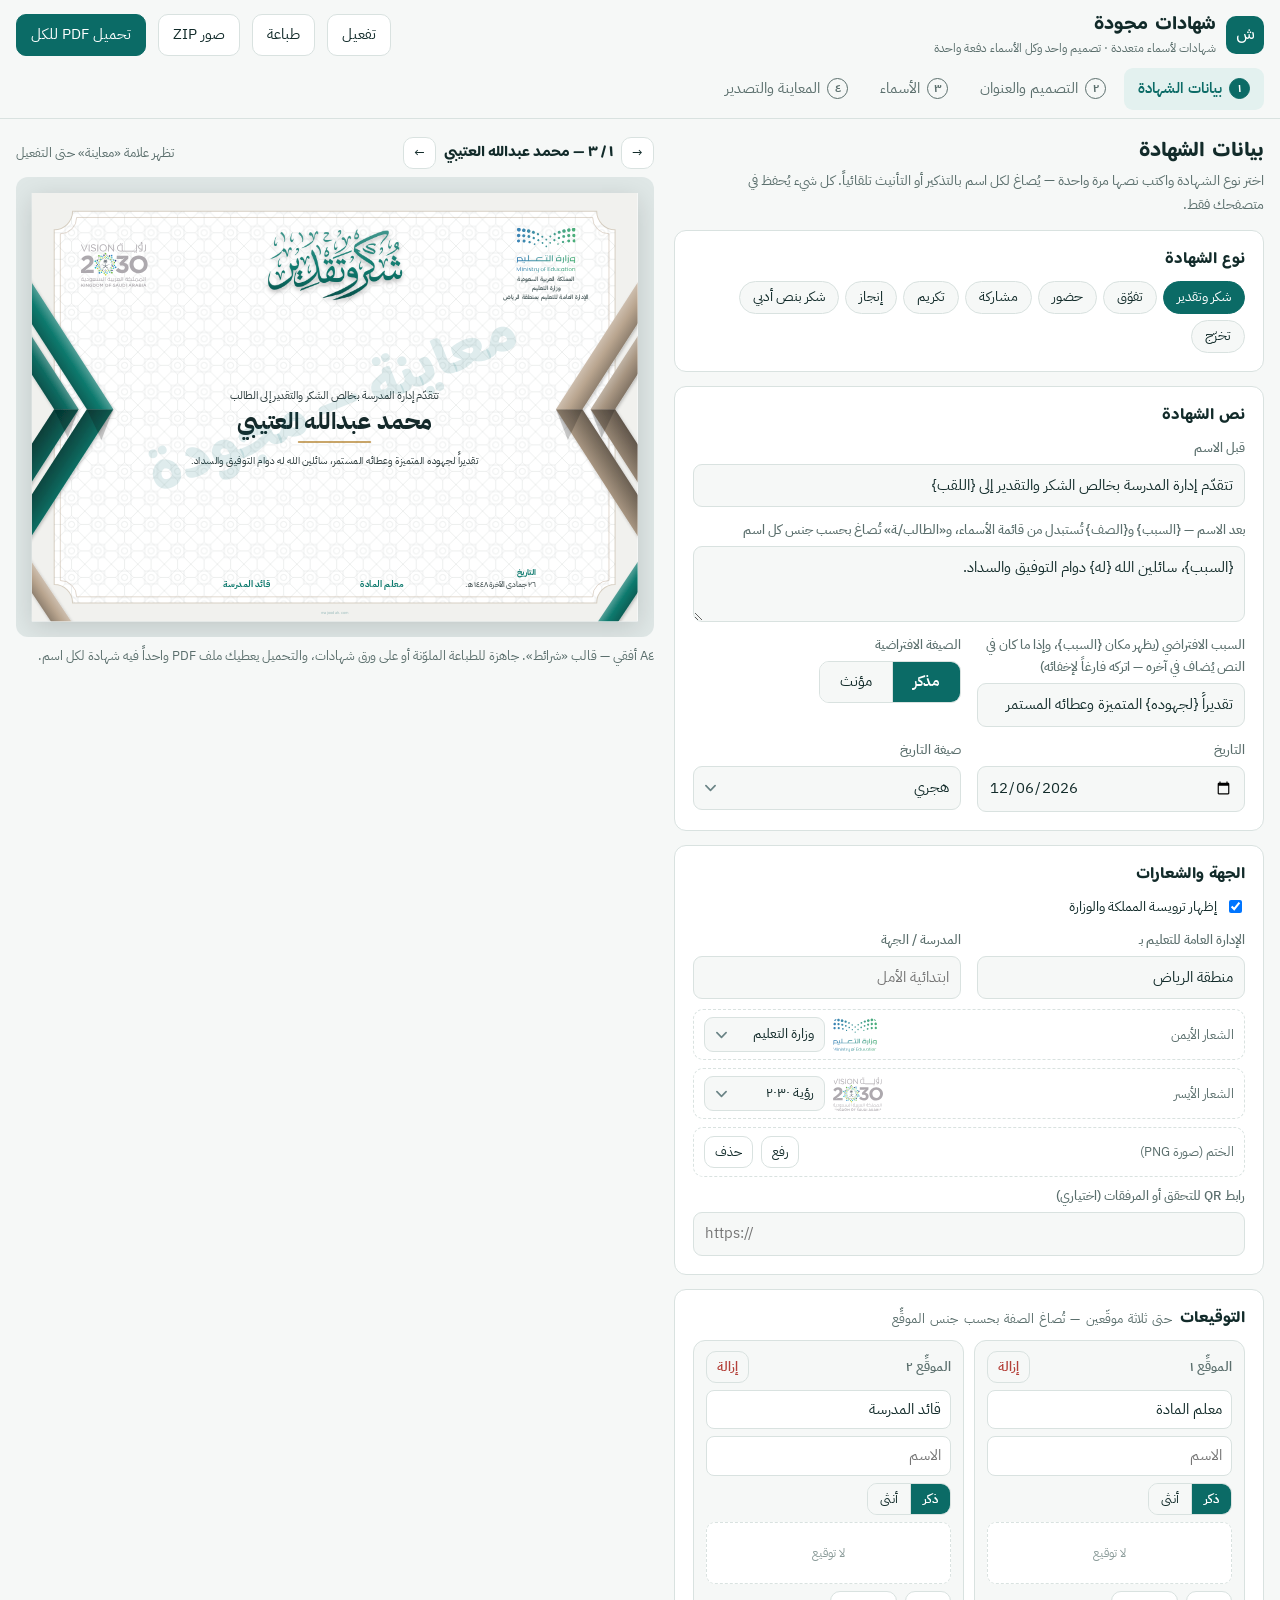
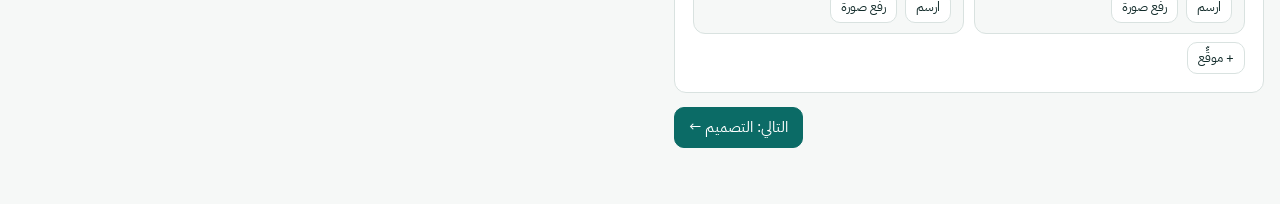
==== commit ac575d22: "الشهادات: حفظ الأسطر الجديدة والمسافات في النص، وإظهار السبب حتى لو ما فيه {السبب} Co-Authored-By: C" ====
--- a/staging/index.html
+++ b/staging/index.html
@@ -178,12 +178,12 @@
 .cert .hd .tt{margin:0}
 .cert .ttx{font-weight:700;line-height:1.25;color:var(--c)}
 .cert .mid{flex:1;display:flex;flex-direction:column;align-items:center;justify-content:center;width:100%;padding-bottom:3mm;min-height:0}
-.cert .pre{font-size:15pt;margin-top:2mm}
+.cert .pre{font-size:15pt;margin-top:2mm;white-space:pre-line}
 .cert .nm{font-weight:700;font-size:32pt;color:var(--nmc);margin-top:1mm;line-height:1.4;padding:0 10mm 1mm;min-width:110mm}
 .cert .nm.line{border-bottom:.6mm solid var(--g)}
 .cert .nm.bar:after{content:"";display:block;width:36mm;height:1mm;background:var(--g);margin:1.5mm auto 0;border-radius:1mm}
 .cert .dv{display:block;width:70mm;height:5mm;margin:0 auto}
-.cert .bd{font-size:14.5pt;line-height:1.8;margin-top:3mm;max-width:205mm}
+.cert .bd{font-size:14.5pt;line-height:1.8;margin-top:3mm;max-width:205mm;white-space:pre-line}
 .cert.P .bd{max-width:160mm}
 .cert.P .nm{font-size:28pt;min-width:100mm}
 .cert .ft{width:100%;display:flex;justify-content:space-between;align-items:flex-end;gap:5mm}
@@ -213,8 +213,8 @@
 .cert.Z .zt{height:27mm;display:flex;align-items:center;justify-content:center;flex:none}
 .cert.Z .zt .tt{margin:0}
 .cert.Z .zb{display:flex;flex-direction:column;align-items:center;gap:1.2mm;flex:none;width:100%}
-.cert.Z .zpre{text-wrap:balance;font-size:17.5pt;line-height:1.75;color:var(--c);max-width:176mm;margin-bottom:2.5mm}
-.cert.Z .zbd{text-wrap:balance;font-size:18.5pt;line-height:1.75;max-width:180mm}
+.cert.Z .zpre{text-wrap:balance;white-space:pre-line;font-size:17.5pt;line-height:1.75;color:var(--c);max-width:176mm;margin-bottom:2.5mm}
+.cert.Z .zbd{text-wrap:balance;white-space:pre-line;font-size:18.5pt;line-height:1.75;max-width:180mm}
 .cert.Z .nm{color:var(--g);font-weight:700;line-height:1.3;min-width:0;padding:0;margin:1mm 0 1.5mm;white-space:nowrap;max-width:172mm}
 .cert.Z .zm{position:absolute;left:32mm;top:29mm;width:52mm;display:flex;flex-direction:column;align-items:center;gap:1.6mm;z-index:2;text-align:center}
 .cert.Z .zm .lgs{display:flex;gap:3mm;align-items:center;justify-content:center}
@@ -284,7 +284,7 @@
     <div class="form">
      <div class="field wide"><label for="t_pre">قبل الاسم</label><input id="t_pre" data-s="pre"></div>
      <div class="field wide"><label for="t_body">بعد الاسم <span class="note">— {السبب} و{الصف} تُستبدل من قائمة الأسماء، و«الطالب/ـة» تُصاغ بحسب جنس كل اسم</span></label><textarea id="t_body" data-s="body"></textarea></div>
-     <div class="field"><label for="t_reason">السبب الافتراضي <span class="note">(اتركه فارغاً لإخفائه)</span></label><input id="t_reason" data-s="reason"></div>
+     <div class="field"><label for="t_reason">السبب الافتراضي <span class="note">(يظهر مكان {السبب}، وإذا ما كان في النص يُضاف في آخره — اتركه فارغاً لإخفائه)</span></label><input id="t_reason" data-s="reason"></div>
      <div class="field"><span class="lbl">الصيغة الافتراضية</span><div class="seg" id="genderSeg" role="group" aria-label="الصيغة الافتراضية"><button type="button" data-gv="m" aria-pressed="false">مذكر</button><button type="button" data-gv="f" aria-pressed="false">مؤنث</button></div></div>
      <div class="field"><label for="t_date">التاريخ</label><input id="t_date" type="date" data-s="date"></div>
      <div class="field"><label for="t_dmode">صيغة التاريخ</label><select id="t_dmode" data-s="dmode"><option value="h">هجري</option><option value="hg">هجري وميلادي</option><option value="none">بدون تاريخ</option></select></div>
@@ -552,7 +552,7 @@
  var L=o.show?["المملكة العربية السعودية","وزارة التعليم"].concat(o.admin?["الإدارة العامة للتعليم ب"+AN(esc(o.admin.replace(/^ب/,"")))]:[]).concat(o.school?['<b>'+AN(esc(o.school))+'</b>']:[]):[];
  var dt=S.dmode==="none"?"":(S.dmode==="hg"?hijri(S.date)+'<br>'+greg(S.date):hijri(S.date));
  var meta=(lr||ll?'<div class="lgs">'+(lr?'<img class="lg" src="'+lr+'" alt="">':'')+(ll?'<img class="lg" src="'+ll+'" alt="">':'')+'</div>':'')+(L.length?'<div class="orgs">'+L.map(function(x){return '<div>'+x+'</div>'}).join("")+'</div>':'')+(dt?'<div class="dt">'+dt+'</div>':'');
- var pre=fill(S.pre,r),bd=fill(S.body,r),inl=hasInl();
+ var pre=fill(S.pre,r),bd=fill(bodyR(r),r),inl=hasInl();
  var nmL='<div class="nm" style="font-family:\''+S.nameFont+'\',serif;font-size:'+nmPt(r.name)+'pt">'+AN(esc(r.name))+'</div>';
  var sigs=(S.sigs||[]).filter(function(s){return s.title||s.name||s.img}).map(function(s){return '<div class="sig">'+(s.img?'<img class="s" src="'+s.img+'" alt="">':'<div class="blank"></div>')+'<i></i>'+(s.title?'<b>'+esc(sigT(s))+'</b>':'')+AN(esc(s.name))+'</div>'}).join("");
  var cut=S.zCut==="none"?"":'<svg class="cutl" viewBox="0 0 297 210" xmlns="http://www.w3.org/2000/svg"><path d="'+zD(zPts(zCutKey(),t.zv))+'" fill="none" stroke="#8d8d8d" stroke-width="'+(zCutKey()==="a5"?.36:.28)+'" stroke-dasharray="'+(zCutKey()==="a5"?"2.6 1.8":"2 1.4")+'"/></svg>';
@@ -569,6 +569,9 @@
  var mmAt30=w/100*30*(96/72)*(25.4/96);return Math.max(14,Math.min(34,30*168/Math.max(1,mmAt30))).toFixed(1)}
 /* الاسم داخل النص: {الاسم} في «قبل الاسم» أو «بعد الاسم» يُكتب في مكانه بلون ذهبي بدل سطر الاسم الكبير */
 var NM0="",NM1="";
+/* السبب يظهر مكان {السبب}، وإذا ما كتبه المستخدم في النصين يُضاف في آخر «بعد الاسم» */
+function bodyR(r){var b=String(S.body||""),ty=TYPES[S.type];if(/\{السبب\}/.test(String(S.pre||"")+b))return b;
+ if(!(r&&r.reason)&&!(S.reason&&!(ty&&ty.reason===S.reason)))return b;return b?b+" {السبب}":"{السبب}"}
 function hasInl(){return /\{الاسم\}/.test(String(S.pre||"")+String(S.body||""))}
 function inlName(h,nm){return h.replace(new RegExp(NM0+"[^"+NM1+"]*"+NM1,"g"),nm)}
 /* ===== التخزين ===== */
@@ -596,8 +599,8 @@
 var GEN_RE=/([^\s<>"'،,.()«»]+)\/ـة/g;
 var FEM=/(^|[\s،.«(])((?:و|ف|ب|ل|وب|ول|بل)?)(تفوّق|تفوق|تميّز|تميز|عطائ|أدائ|ادائ|جهود|جهد|مشاركت|تخرّج|تخرج|حضور|إنجاز|انجاز|اجتهاد|تعاون|إبداع|ابداع|التزام|حرص|انضباط|إخلاص|اخلاص|تفاني|سعي|مثابرت|تحصيل|نشاط|عمل|إتمام|اتمام)ه(?=$|[\s،.»)!؛:])/g;
 function gtx(t,g){var m=G[g]||G.m;t=String(t||"");Object.keys(m).forEach(function(k){t=t.split(k).join(m[k])});t=t.replace(GEN_RE,g==="f"?"$1ة":"$1");return g==="f"?t.replace(FEM,"$1$2$3ها"):t}
-function tidy(t){return t.replace(/\s(?:في|من|على|إلى|عن|ب)(?=\s*(?:[،.؛]|$))/g,"").replace(/\s+([،.,؛:!])/g,"$1").replace(/([،,؛])\s*([،.,؛])/g,"$2").replace(/^[\s،,؛.]+/,"").replace(/[\s،,؛]+$/,"").replace(/\s{2,}/g," ").trim()}
-function fill(t,r){var g=gOf(r),rs=/^[-—–]$/.test(r.reason||"")?"":(r.reason||S.reason);t=gtx(t,g);
+function tidy(t){return t.replace(/\r/g,"").replace(/[ \t](?:في|من|على|إلى|عن|ب)(?=[ \t]*(?:[،.؛]|$))/g,"").replace(/[ \t]+([،.,؛:!])/g,"$1").replace(/([،,؛])[ \t]*([،.,؛])/g,"$2").replace(/^[\s،,؛.]+/,"").replace(/[\s،,؛]+$/,"").replace(/[ \t]{2,}/g," ").replace(/[ \t]*\n[ \t]*/g,"\n").replace(/\n{3,}/g,"\n\n")}
+function fill(t,r){var g=gOf(r),rs=/^[-—–]$/.test(r.reason||"")?"":(r.reason||S.reason);t=gtx(String(t||"").replace(/ {2,}/g,function(m){return " "+" ".repeat(m.length-1)}),g);
  if(!r.cls)t=t.replace(/\s*(?:(?:في|من|لل|ب)\s*)?(?:ال)?صف\s*\{الصف\}/g,"");
  t=t.split("{السبب}").join(gtx(rs,g)).split("{الصف}").join(r.cls||"").split("{الاسم}").join(NM0+NM1);return AN(tidy(t))}
 var SIGW=/(^|\s)(ال)?(قائد|وكيل|مدير|مساعد|معلم|مرشد|مشرف|رئيس|منسق|رائد|مدرب|أمين|مسؤول|عميد|نائب|طلابي|تربوي|صحي|إداري|اداري|تعليمي)(?=\s|$)/g;
@@ -720,7 +723,7 @@
  var dt=S.dmode==="none"?"":(S.dmode==="hg"?hijri(S.date)+'<br>'+greg(S.date):hijri(S.date));
  var sigs=(S.sigs||[]).filter(function(s){return s.title||s.name||s.img}).map(function(s){return '<div class="sig">'+(s.img?'<img class="s" src="'+s.img+'" alt="">':'<div class="blank"></div>')+(s.title?'<b>'+esc(sigT(s))+'</b>':'')+AN(esc(s.name))+'</div>'}).join("");
  var inl=hasInl(),nmi='<b style="color:'+(t.dark?P.g:P.g)+';font-family:\''+S.nameFont+'\',serif;font-size:1.3em">'+AN(esc(r.name))+'</b>';
- var pre=fill(S.pre,r),bd=fill(S.body,r),nmc=t.nm==="line"||t.nm==="bar"?" "+t.nm:"",ins=t.ins;
+ var pre=fill(S.pre,r),bd=fill(bodyR(r),r),nmc=t.nm==="line"||t.nm==="bar"?" "+t.nm:"",ins=t.ins;
  return '<div class="cert T-'+t.id+(pt?" P":"")+(t.dark?" dark":"")+'" style="--c:'+P.c+';--d:'+P.d+';--g:'+P.g+';--s:'+P.s+(t.bg?';background:'+t.bg:'')+'">'+deco+
   '<div class="in" style="top:'+ins[0]+'mm;right:'+ins[1]+'mm;bottom:'+ins[2]+'mm;left:'+ins[3]+'mm"><div class="hd"'+hdS+'>'+hd+'</div>'+
   '<div class="mid">'+ttMid+(pre?'<div class="pre">'+inlName(esc(pre),nmi)+'</div>':'')+
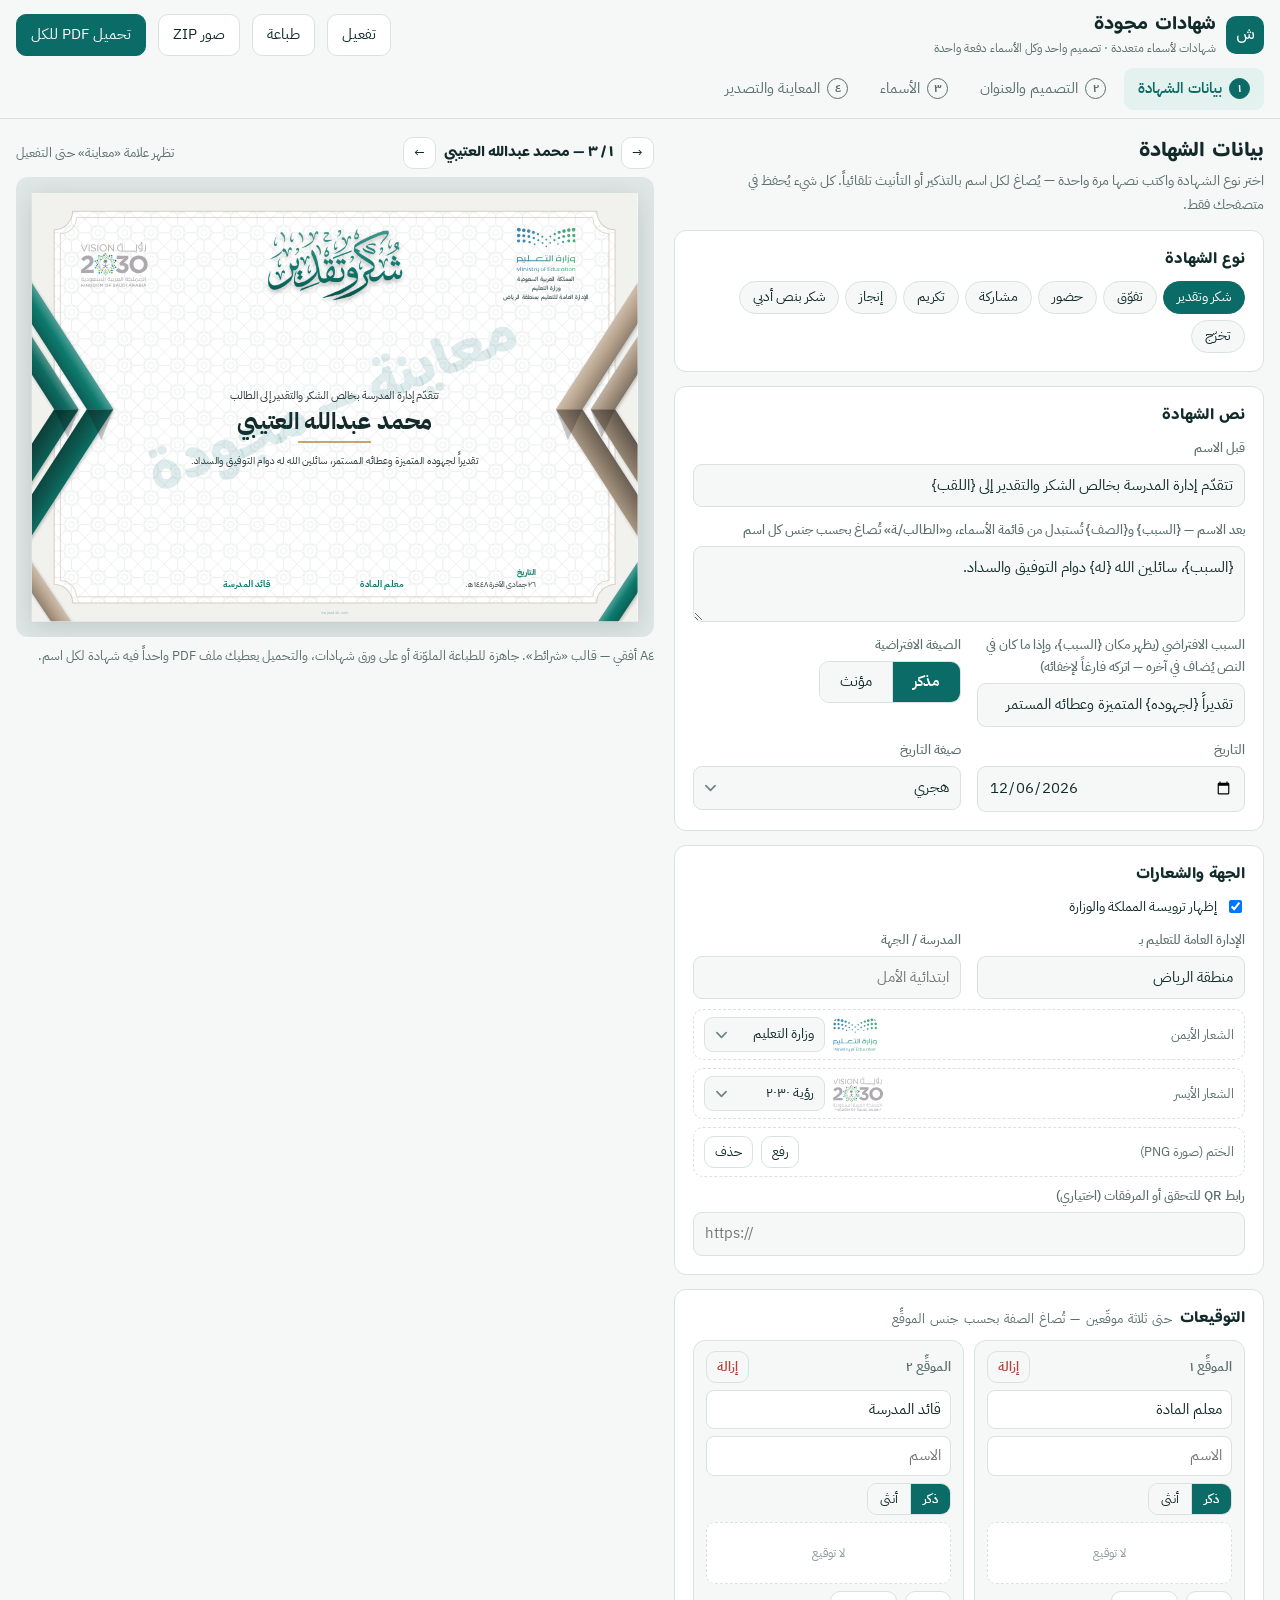
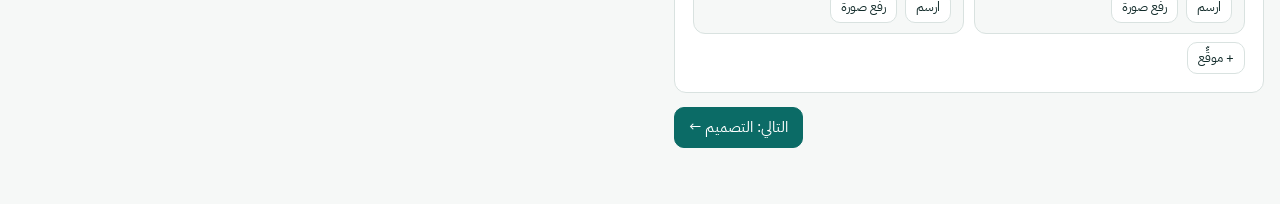
==== commit 4026af17: "تنبيه عند الفتح داخل انستقرام/واتساب/تيك توك: الطباعة والتنزيل تحتاج المتصفح + نقل البيانات للمتصفح " ====
--- a/staging/index.html
+++ b/staging/index.html
@@ -923,5 +923,111 @@
 })();
 </script>
 
+<!--inapp--><script>
+/* مجودة — تنبيه متصفحات التطبيقات (2026-10-25). يحقنه inapp_patch.py في كل صفحات المنتجات (ما عدا ملف الأداء: عنده نسخته).
+   انستقرام/واتساب/تيك توك/سناب… تفتح الروابط في متصفح داخلي يتجاهل window.print والتنزيل، فالعميل «ما ينزل معه الملف».
+   1) تنبيه أعلى الصفحة + «افتح في Safari/Chrome» + «نسخ الرابط».
+   2) «انقل بياناتي»: ينسخ localStorage + IndexedDB لهذا الموقع كنص، ويفتح المتصفح على #mj-import فيظهر «لصق بياناتي».
+   3) window.print وروابط التنزيل داخل التطبيق تعرض التنبيه بدل ما تفشل بصمت. */
+(function () {
+  try { if (window.self !== window.top) return; } catch (e) { return; }
+  var UA = navigator.userAgent || "";
+  var IOS = /iPhone|iPad|iPod/.test(UA) || (/Macintosh/.test(UA) && "ontouchend" in document);
+  var AND = /Android/.test(UA);
+  var M = [["Instagram", "انستقرام"], ["FBAN|FBAV|FB_IAB", "فيسبوك"], ["WhatsApp", "واتساب"], ["Snapchat", "سناب شات"],
+    ["musical_ly|TikTok|BytedanceWebview|trill", "تيك توك"], ["Twitter", "إكس"], ["Line/", "لاين"], ["Telegram", "تيليجرام"]];
+  var APP = "";
+  for (var i = 0; i < M.length; i++) if (new RegExp(M[i][0]).test(UA)) { APP = M[i][1]; break; }
+  if (!APP && AND && /; wv\)/.test(UA)) APP = "التواصل";
+  var BR = IOS ? "Safari" : "Chrome";
+  var IMPORT = /mj-import/.test(location.hash);
+  if (!APP && !IMPORT) return;
+
+  var css = "#mjia{position:fixed;top:0;left:0;right:0;z-index:2147483000;direction:rtl;background:#0b3d40;color:#fff;font:600 14px/1.6 -apple-system,'SF Arabic',Tahoma,sans-serif;padding:12px 14px 12px 40px;box-shadow:0 8px 24px rgba(0,0,0,.3)}" +
+    "#mjia p{margin:0 0 8px}#mjia b{color:#f3c76b}#mjia .r{display:flex;gap:8px;flex-wrap:wrap}" +
+    "#mjia button{font:700 13px/1 inherit;font-family:inherit;border:0;border-radius:10px;padding:10px 14px;cursor:pointer;background:#fff;color:#0b3d40}" +
+    "#mjia button.p{background:#e1a23a;color:#1b1b1b}#mjia .x{position:absolute;top:8px;left:10px;background:none;color:#fff;font-size:20px;padding:4px 8px}" +
+    "#mjia.pulse{animation:mjp .5s 2}@keyframes mjp{50%{background:#a8792a}}" +
+    "#mjt{position:fixed;bottom:24px;left:50%;transform:translateX(-50%);z-index:2147483001;background:#1f312d;color:#fff;font:600 14px/1.5 Tahoma,sans-serif;direction:rtl;padding:12px 18px;border-radius:12px;max-width:90vw;text-align:center;opacity:0;transition:.25s;pointer-events:none}#mjt.s{opacity:1}";
+  var st = document.createElement("style"); st.textContent = css; document.head.appendChild(st);
+  function toast(t) { var e = document.getElementById("mjt"); if (!e) { e = document.createElement("div"); e.id = "mjt"; document.body.appendChild(e); }
+    e.textContent = t; e.classList.add("s"); clearTimeout(e._t); e._t = setTimeout(function () { e.classList.remove("s"); }, 4200); }
+  function base() { return location.href.replace(/#.*$/, ""); }
+  function copy(t) { return navigator.clipboard ? navigator.clipboard.writeText(t) : Promise.reject(); }
+
+  /* ---- نقل البيانات: localStorage + IndexedDB لهذا النطاق ---- */
+  function blobToURL(b) { return new Promise(function (r) { var f = new FileReader(); f.onload = function () { r({__mjblob: f.result}); }; f.onerror = function () { r(null); }; f.readAsDataURL(b); }); }
+  function dumpIDB() {
+    if (!window.indexedDB || !indexedDB.databases) return Promise.resolve([]);
+    return indexedDB.databases().then(function (dbs) {
+      return Promise.all(dbs.map(function (d) { return new Promise(function (res) {
+        var rq = indexedDB.open(d.name); rq.onerror = function () { res(null); };
+        rq.onsuccess = function () { var db = rq.result, names = [].slice.call(db.objectStoreNames), out = {name: d.name, stores: {}};
+          if (!names.length) { db.close(); return res(out); }
+          var tx = db.transaction(names, "readonly"), pend = [];
+          names.forEach(function (n) { var s = tx.objectStore(n), o = out.stores[n] = {keyPath: s.keyPath, autoIncrement: s.autoIncrement, rows: []};
+            s.openCursor().onsuccess = function (e) { var c = e.target.result; if (!c) return; var row = [s.keyPath ? null : c.key, c.value]; o.rows.push(row);
+              if (c.value instanceof Blob) pend.push(blobToURL(c.value).then(function (v) { row[1] = v; })); c.continue(); }; });
+          tx.oncomplete = function () { db.close(); Promise.all(pend).then(function () { res(out); }); }; tx.onerror = function () { res(out); };
+        }; }); }));
+    }).then(function (a) { return a.filter(Boolean); });
+  }
+  function dump() { var ls = {}; for (var i = 0; i < localStorage.length; i++) { var k = localStorage.key(i); ls[k] = localStorage.getItem(k); }
+    return dumpIDB().then(function (idb) { return JSON.stringify({mj: "transfer", host: location.host, path: location.pathname, ls: ls, idb: idb}); }); }
+  function fromURL(v) { if (v && v.__mjblob) { var p = v.__mjblob.split(","), bin = atob(p[1]), u = new Uint8Array(bin.length); for (var i = 0; i < bin.length; i++) u[i] = bin.charCodeAt(i); return new Blob([u], {type: (p[0].match(/:(.*?);/) || [])[1]}); } return v; }
+  function restoreDB(d) { return new Promise(function (res) {
+    var rq = indexedDB.open(d.name); rq.onerror = function () { res(); };
+    rq.onsuccess = function () { var db = rq.result, need = Object.keys(d.stores).filter(function (n) { return !db.objectStoreNames.contains(n); });
+      function fill(db) { var names = Object.keys(d.stores).filter(function (n) { return db.objectStoreNames.contains(n); }); if (!names.length) { db.close(); return res(); }
+        var tx = db.transaction(names, "readwrite"); names.forEach(function (n) { var s = tx.objectStore(n); d.stores[n].rows.forEach(function (r) { var v = fromURL(r[1]); if (s.keyPath) s.put(v); else s.put(v, r[0]); }); });
+        tx.oncomplete = tx.onerror = function () { db.close(); res(); }; }
+      if (!need.length) return fill(db);
+      var ver = db.version + 1; db.close(); var up = indexedDB.open(d.name, ver);
+      up.onupgradeneeded = function () { need.forEach(function (n) { var o = d.stores[n]; up.result.createObjectStore(n, o.keyPath ? {keyPath: o.keyPath, autoIncrement: o.autoIncrement} : {autoIncrement: o.autoIncrement}); }); };
+      up.onsuccess = function () { fill(up.result); }; up.onerror = function () { res(); };
+    }; }); }
+  function restore(t) { var o; try { o = JSON.parse(t); } catch (e) { o = null; }
+    if (!o || o.mj !== "transfer") return Promise.reject("bad");
+    if (o.host !== location.host) return Promise.reject("host");
+    Object.keys(o.ls || {}).forEach(function (k) { try { localStorage.setItem(k, o.ls[k]); } catch (e) {} });
+    return (o.idb || []).reduce(function (p, d) { return p.then(function () { return restoreDB(d); }); }, Promise.resolve()); }
+
+  var copied = false;
+  function openBrowser() { var u = base() + (copied ? "#mj-import" : "");
+    if (AND) location.href = "intent://" + u.replace(/^https?:\/\//, "") + "#Intent;scheme=https;package=com.android.chrome;S.browser_fallback_url=" + encodeURIComponent(u) + ";end";
+    else if (IOS) location.href = "x-safari-" + u;
+    setTimeout(function () { toast("إذا ما انفتح: اضغط ⋯ أعلى الشاشة ثم «فتح في المتصفح»"); }, 900); }
+
+  function bar(alert) {
+    var b = document.getElementById("mjia");
+    if (!b) { b = document.createElement("div"); b.id = "mjia"; document.body.appendChild(b);
+      if (APP) {
+        b.innerHTML = '<button class="x" aria-label="إغلاق">×</button><p><b>أنت فاتح الصفحة من داخل ' + APP + '.</b> الطباعة وحفظ PDF وتنزيل الملفات ما تشتغل داخل التطبيقات — افتحها في ' + BR + '.</p>' +
+          '<div class="r"><button class="p" data-a="open">افتح في ' + BR + '</button><button data-a="link">نسخ الرابط</button><button data-a="move">عبّيت بيانات هنا؟ انقلها</button></div>';
+      } else {
+        b.innerHTML = '<button class="x" aria-label="إغلاق">×</button><p><b>تنقل بياناتك اللي عبّيتها داخل التطبيق؟</b> اضغط «لصق بياناتي» واسمح باللصق.</p><div class="r"><button class="p" data-a="paste">لصق بياناتي</button></div>';
+      }
+      b.addEventListener("click", function (e) { var a = e.target.getAttribute("data-a");
+        if (e.target.classList.contains("x")) { b.remove(); if (IMPORT) history.replaceState(null, "", base()); return; }
+        if (a === "open") openBrowser();
+        if (a === "link") copy(base()).then(function () { toast("نُسخ الرابط — الصقه في " + BR); }, function () { toast("انسخ الرابط من ⋯ ثم «نسخ الرابط»"); });
+        if (a === "move") dump().then(copy).then(function () { copied = true; toast("نُسخت بياناتك ✓ الحين اضغط «افتح في " + BR + "» ثم «لصق بياناتي»"); }, function () { toast("ما قدرت أنسخ البيانات"); });
+        if (a === "paste") { if (!navigator.clipboard || !navigator.clipboard.readText) return toast("حدّث المتصفح ثم حاول");
+          navigator.clipboard.readText().then(restore).then(function () { toast("انتقلت بياناتك ✓"); setTimeout(function () { location.replace(base()); }, 900); },
+            function (err) { toast(err === "host" ? "البيانات المنسوخة لمنتج ثاني" : "ما لقيت بيانات منسوخة — ارجع للتطبيق واضغط «انقلها» أولاً"); }); }
+      });
+    }
+    if (alert) { b.classList.remove("pulse"); void b.offsetWidth; b.classList.add("pulse"); toast("الطباعة والتنزيل تحتاج " + BR + " — افتح الصفحة في المتصفح"); }
+  }
+  function ready(f) { if (document.body) f(); else document.addEventListener("DOMContentLoaded", f); }
+  ready(function () { bar(false); });
+  if (APP) {
+    window.print = function () { ready(function () { bar(true); }); };
+    var click = HTMLAnchorElement.prototype.click;
+    HTMLAnchorElement.prototype.click = function () { if (this.hasAttribute("download")) { bar(true); return; } return click.apply(this, arguments); };
+    document.addEventListener("click", function (e) { var a = e.target.closest && e.target.closest("a[download]"); if (a) { e.preventDefault(); bar(true); } }, true);
+  }
+})();
+</script><!--/inapp-->
 </body>
 </html>
